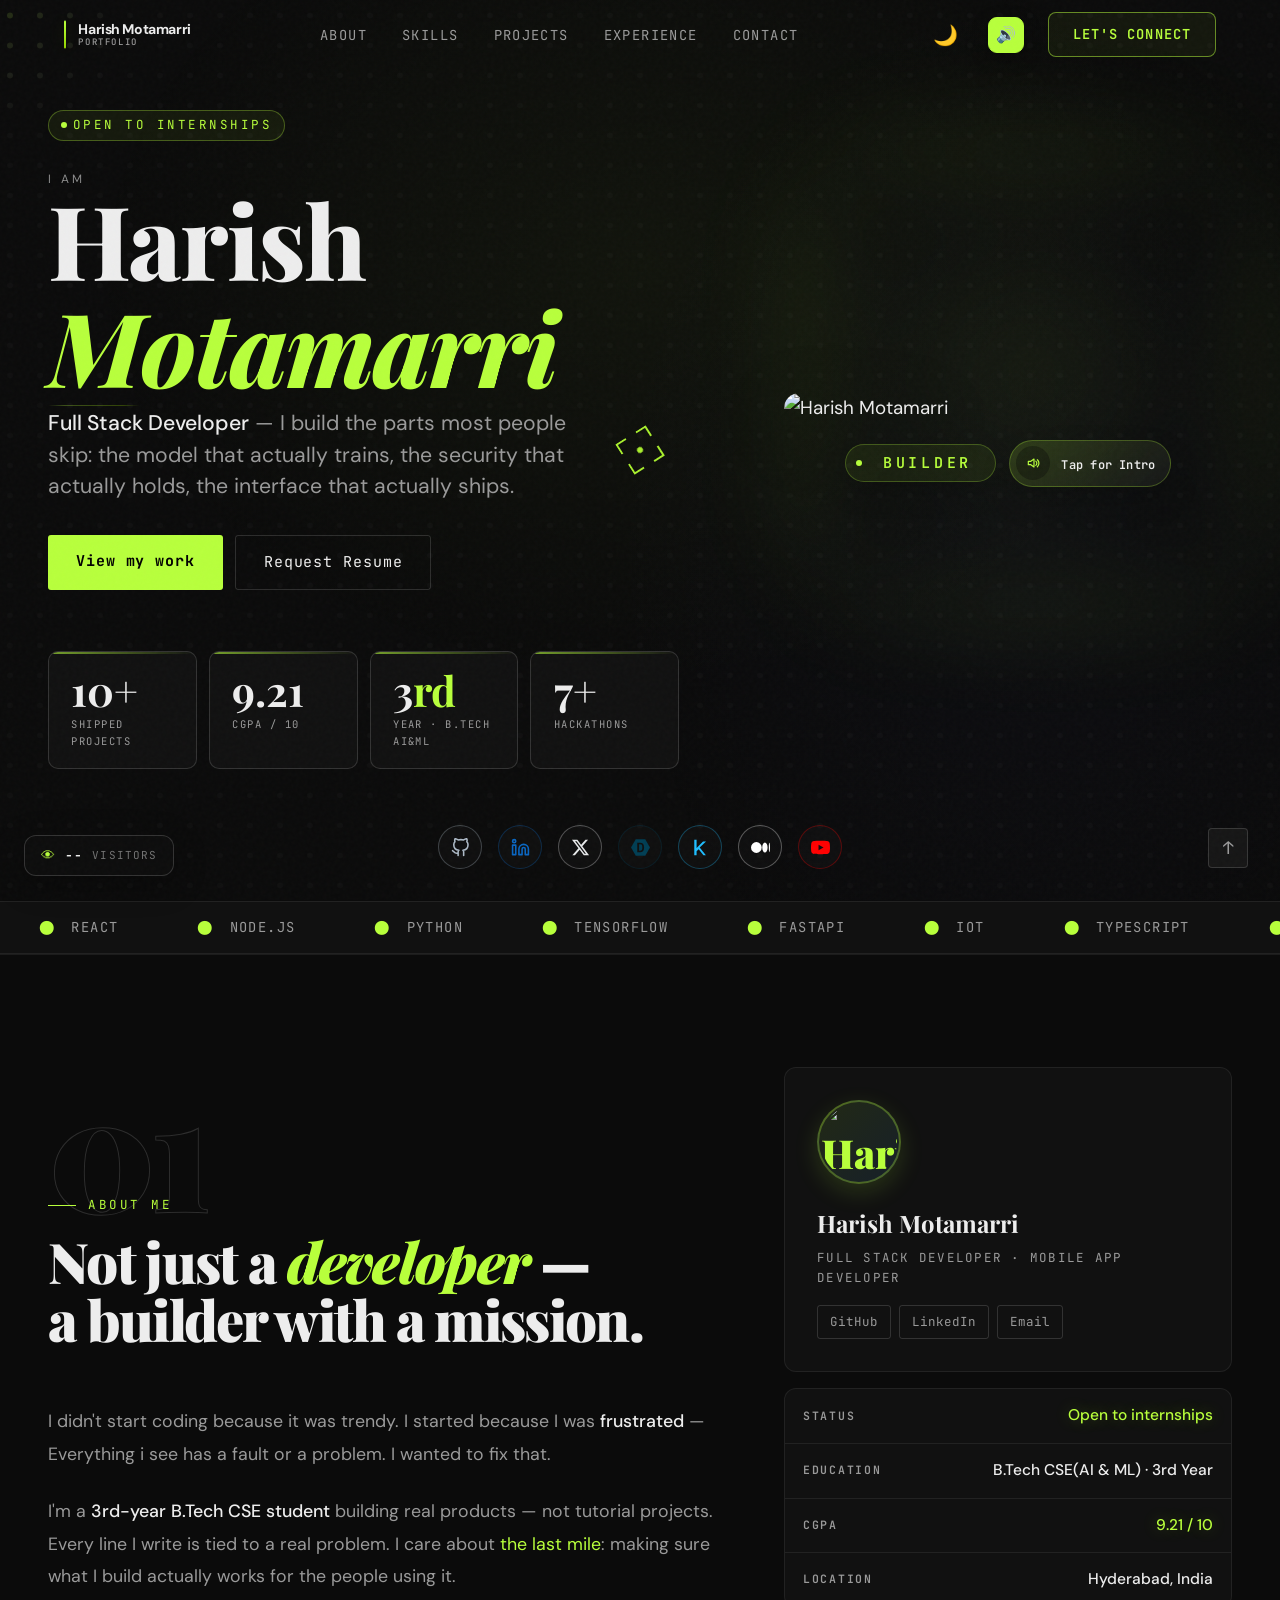
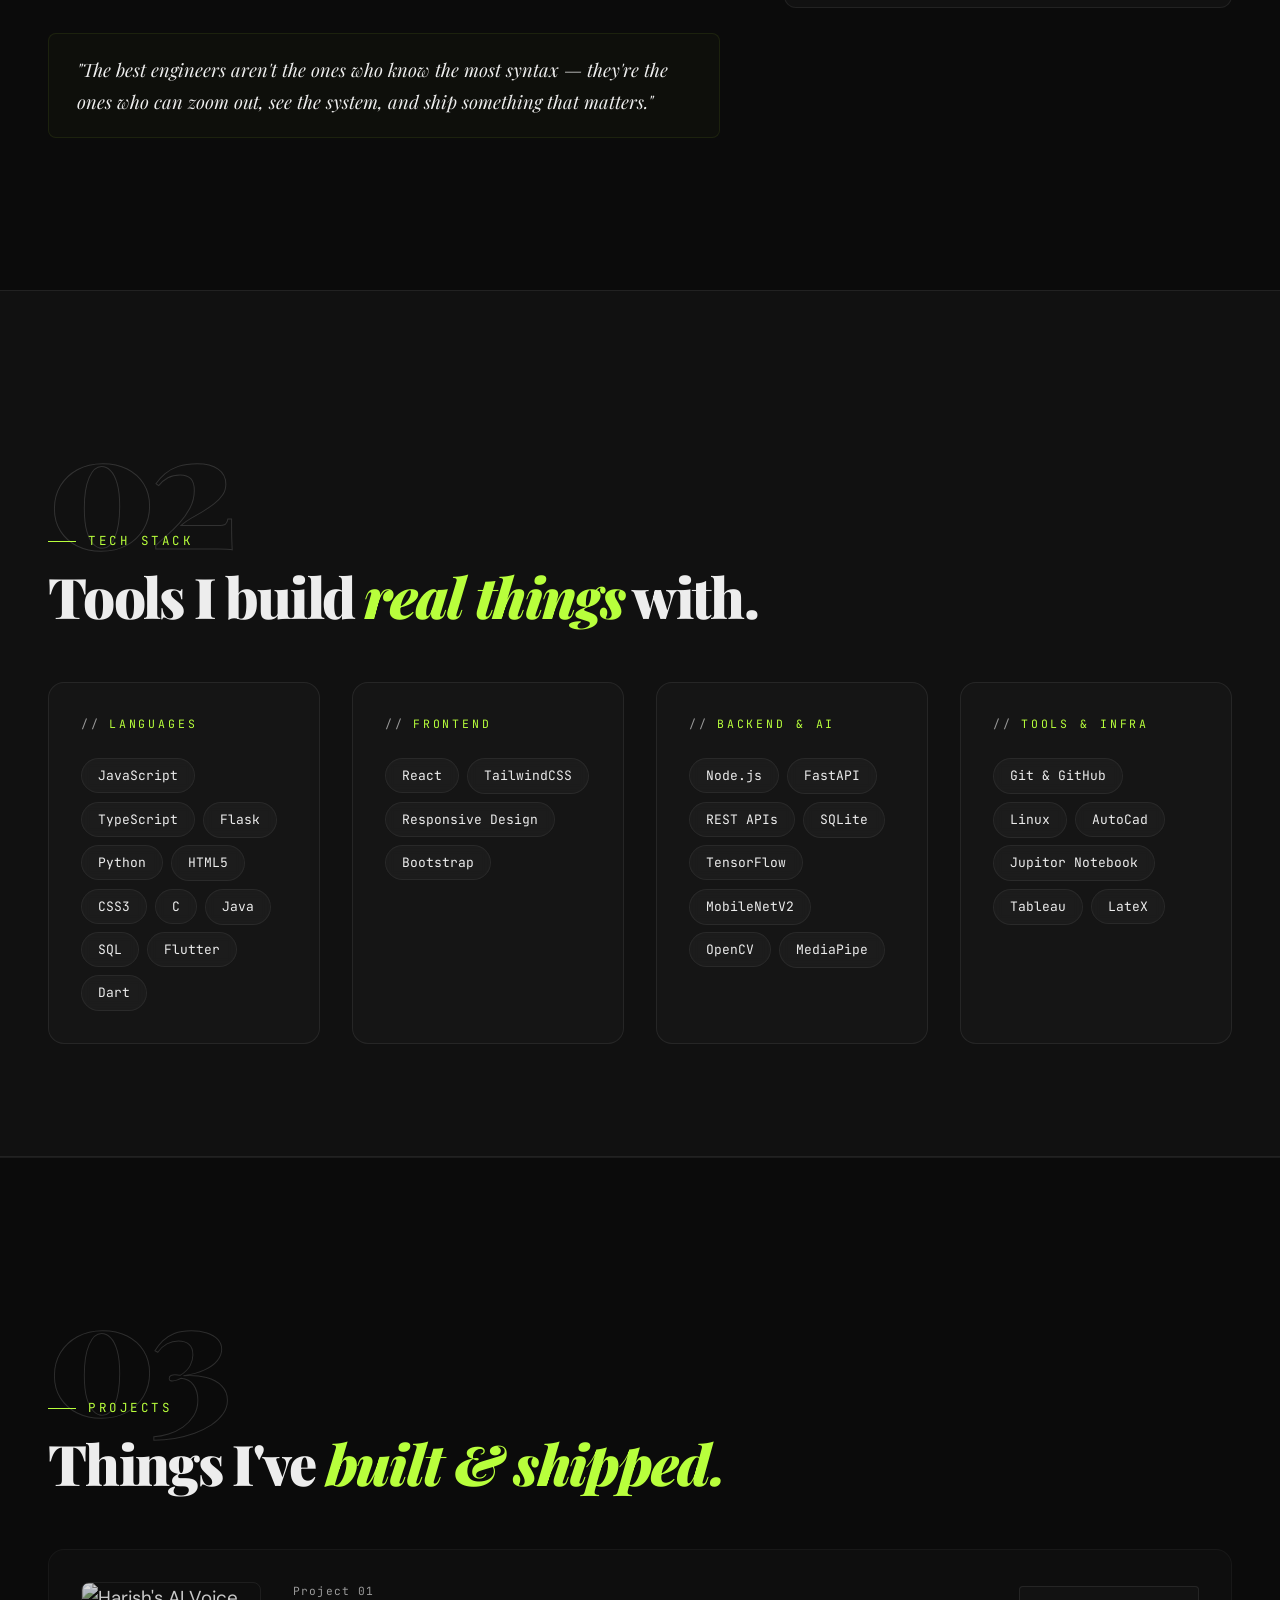
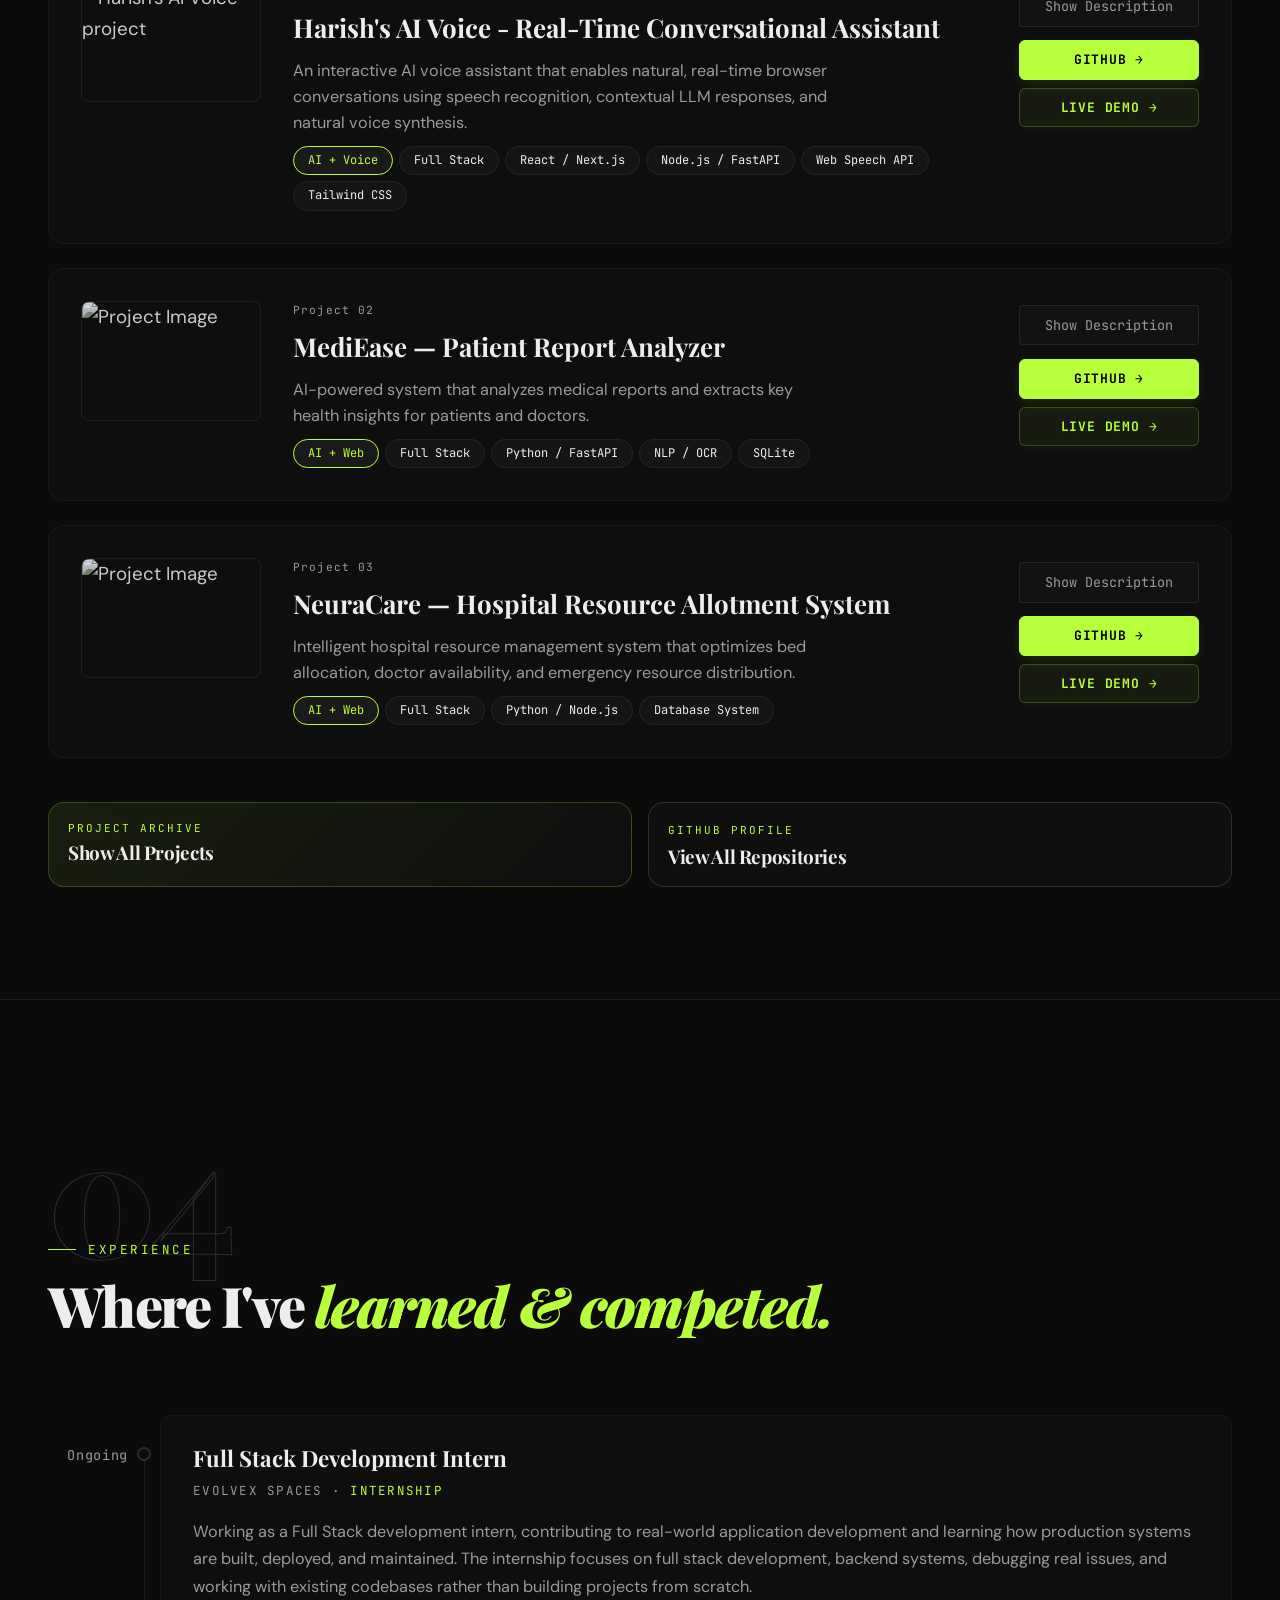
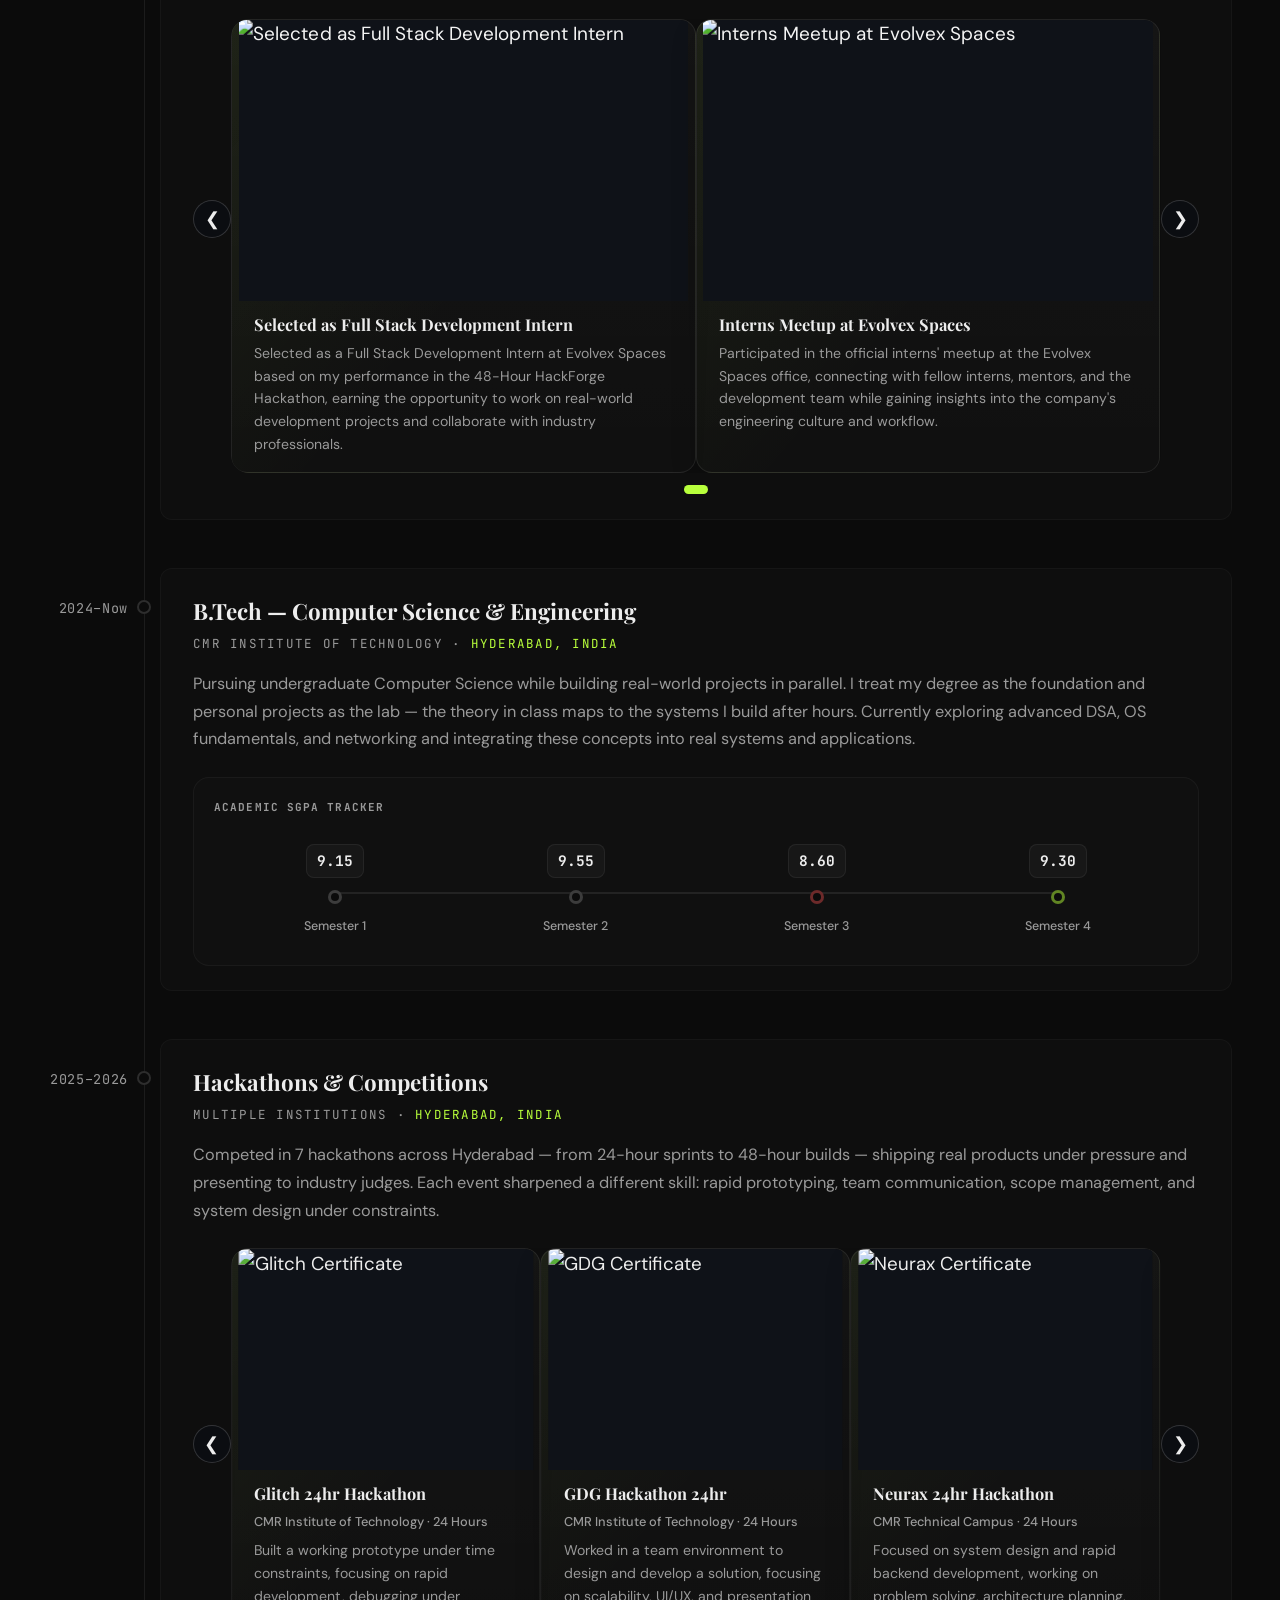
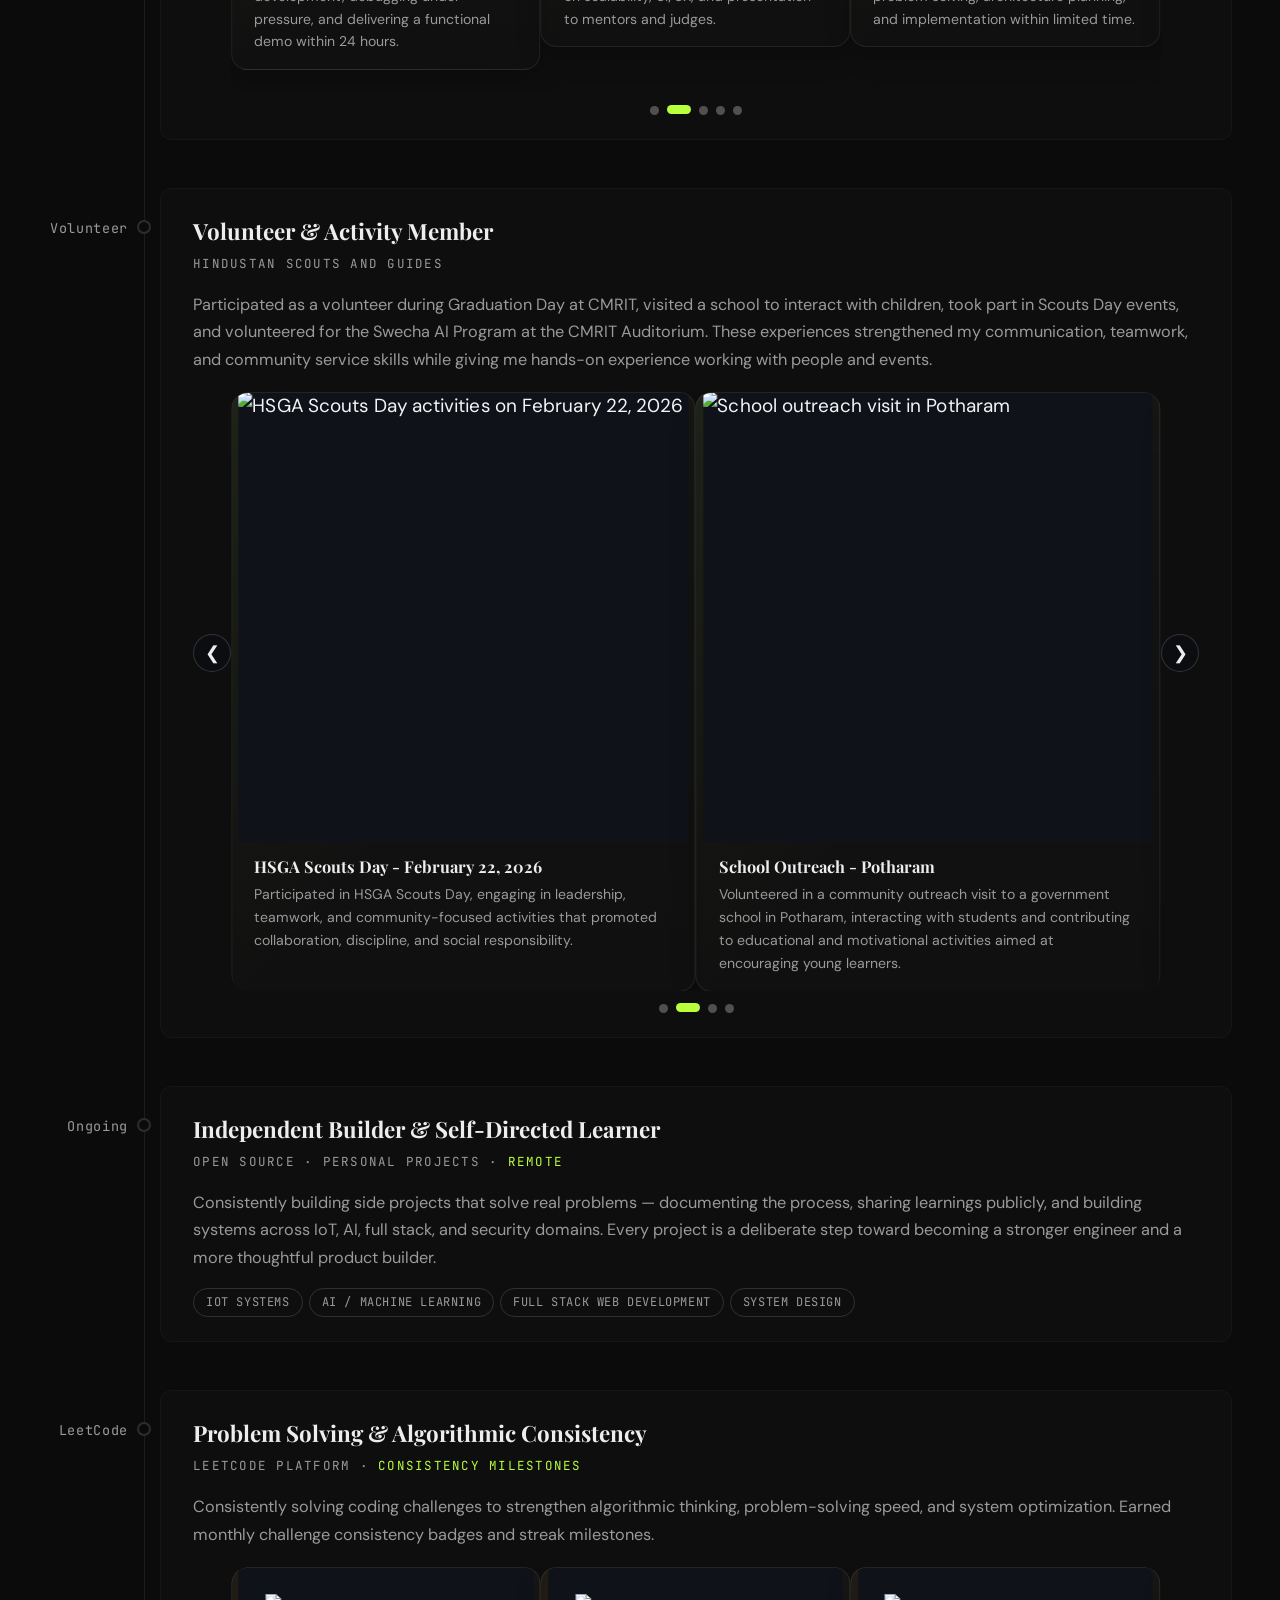
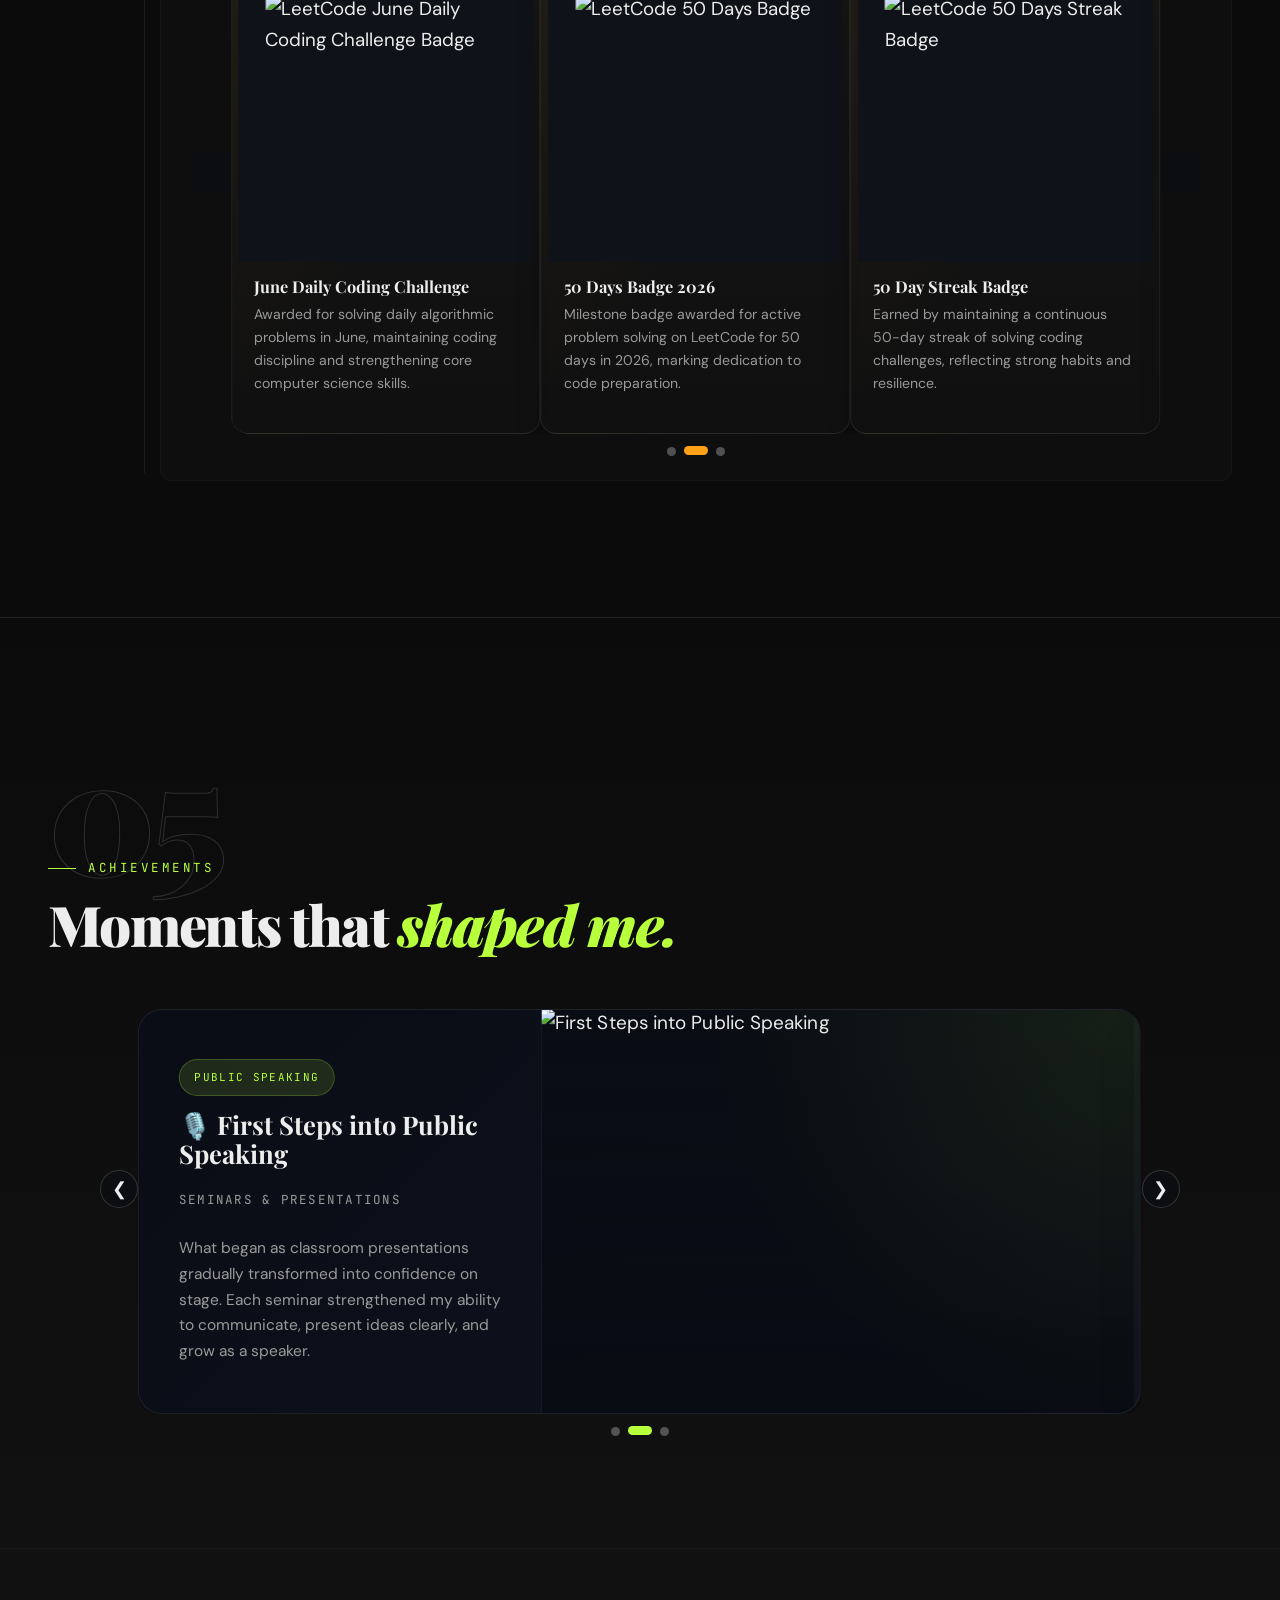
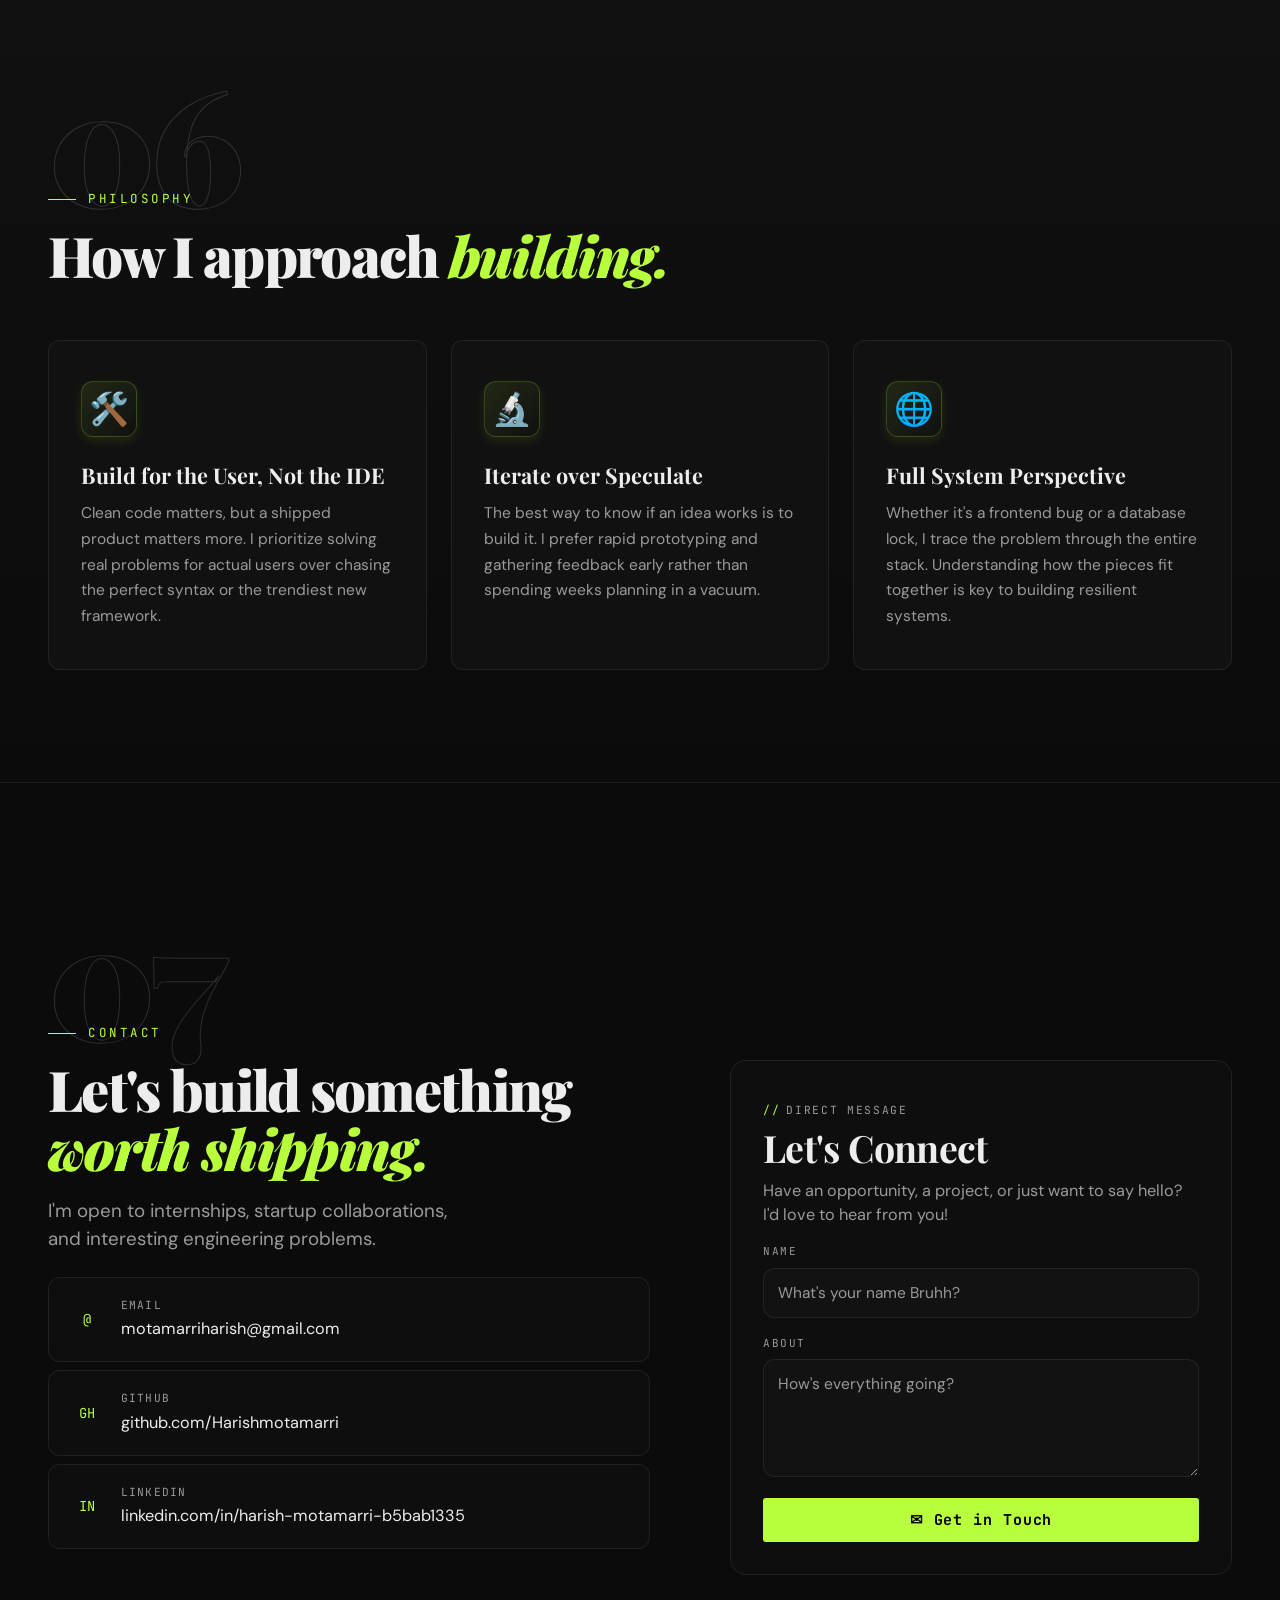
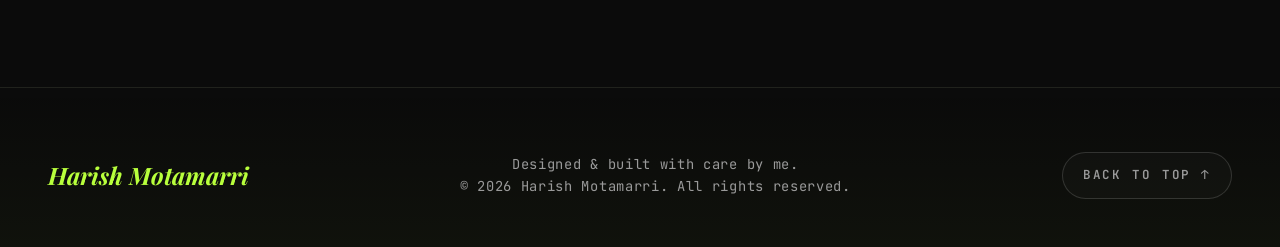
==== index.html @ af3b097b "target cursor" ====
<!DOCTYPE html>

<html lang="en">

<head>
  <!-- Google tag (gtag.js) -->
  <script async src="https://www.googletagmanager.com/gtag/js?id=G-LP3SSRFDNZ"></script>
  <script>
    window.dataLayer = window.dataLayer || [];
    function gtag(){dataLayer.push(arguments);}
    gtag('js', new Date());

    gtag('config', 'G-LP3SSRFDNZ');
  </script>
  <!-- Microsoft Clarity -->
  <script type="text/javascript">
      (function(c,l,a,r,i,t,y){
          c[a]=c[a]||function(){(c[a].q=c[a].q||[]).push(arguments)};
          t=l.createElement(r);t.async=1;t.src="https://www.clarity.ms/tag/"+i;
          y=l.getElementsByTagName(r)[0];y.parentNode.insertBefore(t,y);
      })(window, document, "clarity", "script", "xjdd3g3t7f");
  </script>
  <meta charset="utf-8" />
  <meta content="width=device-width, initial-scale=1.0" name="viewport" />
  <title>Harish Motamarri — Full Stack Developer </title>
  <meta
    content="Harish Motamarri — Full Stack Developer &amp; B.Tech student building real-world products at the intersection of AI, IoT, and web. Open to internships."
    name="description" />
  <meta
    content="Harish Motamarri, Full Stack Developer, React, Node.js, Python, IoT, AI, Machine Learning, B.Tech, India, Portfolio, Internship"
    name="keywords" />
  <meta content="Harish Motamarri" name="author" />
  <meta content="index, follow" name="robots" />
  <!-- Open Graph -->
  <meta content="website" property="og:type" />
  <meta content="Harish Motamarri — Full Stack Developer &amp; Builder" property="og:title" />
  <meta content="Building real-world products at the intersection of AI, IoT, and modern web."
    property="og:description" />
  <meta content="https://harishmotamarri.app" property="og:url" />
  <!-- Twitter Card -->
  <meta content="summary_large_image" name="twitter:card" />
  <meta content="Harish Motamarri — Full Stack Developer" name="twitter:title" />
  <meta content="Building real-world products at the intersection of AI, IoT, and modern web."
    name="twitter:description" />
  <!-- Fonts -->
  <link href="https://fonts.googleapis.com" rel="preconnect" />
  <link crossorigin="" href="https://fonts.gstatic.com" rel="preconnect" />
  <link
    href="https://fonts.googleapis.com/css2?family=Playfair+Display:wght@400;700;900&amp;family=JetBrains+Mono:wght@300;400;500;700&amp;family=DM+Sans:ital,opsz,wght@0,9..40,300;0,9..40,400;0,9..40,500;1,9..40,400&amp;display=swap"
    rel="stylesheet" />
  <link rel="icon" type="image/x-icon" href="assets/images/favicon.ico" />
  <link href="css/style.css" rel="stylesheet" />
  <link rel="canonical" href="https://harishmotamarri.app/" />
  <script type="application/ld+json">
  {
    "@context": "https://schema.org",
    "@graph": [
      {
        "@type": "Person",
        "@id": "https://harishmotamarri.app/#person",
        "name": "Harish Motamarri",
        "url": "https://harishmotamarri.app",
        "image": "https://harishmotamarri.app/assets/images/profile.png",
        "nationality": {
          "@type": "Country",
          "name": "India"
        },
        "hasOccupation": {
          "@type": "Occupation",
          "name": "Full Stack Developer",
          "description": "Building AI, IoT, and modern web systems."
        },
        "sameAs": [
          "https://github.com/harishmotamarri",
          "https://www.linkedin.com/in/harish-motamarri-b5bab1335/",
          "https://x.com/Harishmotamari",
          "https://devpost.com/motamarriharish",
          "https://www.kaggle.com/harishmotamarri",
          "https://medium.com/@motamarriharish",
          "https://www.youtube.com/@HarishMotamarri"
        ],
        "jobTitle": "Full Stack Developer",
        "description": "Full Stack Developer & AI enthusiast building real-world products at the intersection of AI, IoT, and modern web.",
        "email": "mailto:motamarriharish@gmail.com",
        "alumniOf": {
          "@type": "EducationalOrganization",
          "name": "CMR Institute Of Technology"
        },
        "knowsAbout": [
          "Full Stack Web Development",
          "Artificial Intelligence",
          "Machine Learning",
          "Internet of Things (IoT)",
          "React",
          "Node.js",
          "Python",
          "TensorFlow",
          "FastAPI",
          "TypeScript",
          "System Design"
        ],
        "mainEntityOfPage": "https://harishmotamarri.app/"
      },
      {
        "@type": "WebSite",
        "@id": "https://harishmotamarri.app/#website",
        "url": "https://harishmotamarri.app",
        "name": "Harish Motamarri — Portfolio",
        "publisher": {
          "@id": "https://harishmotamarri.app/#person"
        },
        "description": "Harish Motamarri's personal portfolio website highlighting projects, skills, and experience in Full Stack Development and AI."
      },
      {
        "@type": "SoftwareApplication",
        "name": "Harish's AI Voice - Real-Time Conversational Assistant",
        "url": "https://github.com/harishmotamarri/Harish-s-Voice-AI",
        "applicationCategory": "BusinessApplication",
        "operatingSystem": "All",
        "creator": {
          "@id": "https://harishmotamarri.app/#person"
        }
      },
      {
        "@type": "SoftwareApplication",
        "name": "MediEase — Patient Report Analyzer",
        "url": "https://github.com/harishmotamarri/HealthCareAI",
        "applicationCategory": "HealthApplication",
        "operatingSystem": "All",
        "creator": {
          "@id": "https://harishmotamarri.app/#person"
        }
      },
      {
        "@type": "SoftwareApplication",
        "name": "NeuraCare — Hospital Resource Allotment System",
        "url": "https://github.com/harishmotamarri/NeuralCare",
        "applicationCategory": "HealthApplication",
        "operatingSystem": "All",
        "creator": {
          "@id": "https://harishmotamarri.app/#person"
        }
      },
      {
        "@type": "SoftwareApplication",
        "name": "Spark Network — AI-Powered Smart Networking Platform",
        "url": "https://github.com/harishmotamarri/match-network",
        "applicationCategory": "SocialNetworkingApplication",
        "operatingSystem": "All",
        "creator": {
          "@id": "https://harishmotamarri.app/#person"
        }
      },
      {
        "@type": "SoftwareApplication",
        "name": "Sentinel Shield — File & Malware Detection System",
        "url": "https://github.com/harishmotamarri/SentinelSheild",
        "applicationCategory": "SecurityApplication",
        "operatingSystem": "All",
        "creator": {
          "@id": "https://harishmotamarri.app/#person"
        }
      },
      {
        "@type": "SoftwareApplication",
        "name": "Subscribely — Full Stack SaaS Subscription Platform",
        "url": "https://github.com/harishmotamarri/Subscribely",
        "applicationCategory": "BusinessApplication",
        "operatingSystem": "All",
        "creator": {
          "@id": "https://harishmotamarri.app/#person"
        }
      },
      {
        "@type": "SoftwareApplication",
        "name": "ExamPrep — Smart Exam Preparation & Paper Prediction System",
        "url": "https://github.com/harishmotamarri/ExamPrep",
        "applicationCategory": "EducationalApplication",
        "operatingSystem": "All",
        "creator": {
          "@id": "https://harishmotamarri.app/#person"
        }
      },
      {
        "@type": "SoftwareApplication",
        "name": "AgriVani — AI Crop Disease Detection & Farmer Assistance Platform",
        "url": "https://github.com/harishmotamarri/AgriVani-AI-Care",
        "applicationCategory": "EducationalApplication",
        "operatingSystem": "All",
        "creator": {
          "@id": "https://harishmotamarri.app/#person"
        }
      },
      {
        "@type": "SoftwareApplication",
        "name": "Netflix Clone — Video Streaming Web Application",
        "url": "https://github.com/harishmotamarri/Netflix-Clone-html-css",
        "applicationCategory": "EntertainmentApplication",
        "operatingSystem": "All",
        "creator": {
          "@id": "https://harishmotamarri.app/#person"
        }
      },
      {
        "@type": "SoftwareApplication",
        "name": "🌱 EcoRide — Student Ride Sharing Platform",
        "url": "https://github.com/harishmotamarri/EcoRide",
        "applicationCategory": "TravelApplication",
        "operatingSystem": "All",
        "creator": {
          "@id": "https://harishmotamarri.app/#person"
        }
      },
      {
        "@type": "SoftwareApplication",
        "name": "Guess The Number — Interactive Number Guessing Game",
        "url": "https://github.com/harishmotamarri/guess-the-number-",
        "applicationCategory": "GameApplication",
        "operatingSystem": "All",
        "creator": {
          "@id": "https://harishmotamarri.app/#person"
        }
      }
    ]
  }
  </script>
</head>

<body class="is-loading">
  <div aria-live="polite" class="site-loader" id="site-loader" role="status">
    <div class="site-loader-panel">
      <div class="site-loader-kicker">Glad to see you in my SPACE</div>
      <div class="site-loader-stage" aria-atomic="true">
        <span class="site-loader-greeting is-active" id="loader-greeting-primary">Namaste</span>
        <span class="site-loader-greeting" id="loader-greeting-secondary" aria-hidden="true"></span>
      </div>
      <p class="site-loader-copy">Welcome to my World</p>
    </div>
  </div>
  <!-- Noise overlay for texture -->
  <div aria-hidden="true" class="noise-overlay"></div>
  <!-- Target Cursor -->
  <div aria-hidden="true" id="target-cursor" class="target-cursor-wrapper">
    <div id="target-cursor-dot" class="target-cursor-dot"></div>
    <div class="target-cursor-corner corner-tl"></div>
    <div class="target-cursor-corner corner-tr"></div>
    <div class="target-cursor-corner corner-br"></div>
    <div class="target-cursor-corner corner-bl"></div>
  </div>
  <!-- Back to top -->
  <a aria-label="Back to top" href="#" id="back-top">↑</a>
  <!-- ==================== NAV ==================== -->
  <nav aria-label="Main navigation" id="navbar" role="navigation">
    <a aria-label="Reload portfolio homepage" class="nav-logo" href="index.html">

      <span class="nav-logo-text">
        <span class="nav-logo-title">Harish Motamarri</span>
        <span class="nav-logo-sub">Portfolio</span>
      </span>
    </a>
    <ul class="nav-links">
      <li><a href="#about">About</a></li>
      <li><a href="#skills">Skills</a></li>
      <li><a href="#projects">Projects</a></li>
      <li><a href="#experience">Experience</a></li>
      <li><a href="#contact">Contact</a></li>
    </ul>
    <div class="nav-actions">
      <button aria-label="Toggle theme" id="theme-toggle" title="Toggle light/dark mode">🌙</button>
      <button aria-pressed="false" aria-label="Toggle scroll sound" id="sound-toggle" title="Toggle scroll sound">🔊</button>
      <a class="nav-resume"
        href="https://mail.google.com/mail/?view=cm&amp;fs=1&amp;to=motamarriharish@gmail.com&amp;su=Let%27s%20Connect&amp;body=Hi%20Harish%2C%0A%0AI%20came%20across%20your%20portfolio%20and%20would%20like%20to%20connect%20regarding%20a%20potential%20opportunity.%0A%0AI%20would%20be%20glad%20to%20continue%20the%20conversation.%0A%0ABest%20regards%2C%0A%5BYour%20Name%5D"
        target="_blank" rel="noopener">Let's Connect</a>
      <button aria-controls="mobile-menu" aria-expanded="false" aria-label="Open menu" class="nav-hamburger"
        id="hamburger" type="button">
        <span></span><span></span><span></span>
      </button>
    </div>
  </nav>
  <!-- Mobile menu -->
  <div aria-label="Mobile navigation" aria-modal="true" id="mobile-menu" role="dialog">
    <a class="mobile-nav-link" href="#about">About</a>
    <a class="mobile-nav-link" href="#skills">Skills</a>
    <a class="mobile-nav-link" href="#projects">Projects</a>
    <a class="mobile-nav-link" href="#experience">Experience</a>
    <a class="mobile-nav-link" href="#achievements">Achievements</a>
    <a class="mobile-nav-link" href="#contact">Contact</a>
  </div>
  <!-- ==================== HERO ==================== -->
  <section aria-label="Introduction" id="hero">
    <div aria-hidden="true" id="dot-grid" class="dot-grid"></div>
    <div aria-hidden="true" class="accent-glow"></div>
    <div class="hero-container">
      <div class="hero-text-content">
        <div class="hero-eyebrow">
          <div class="status-pulse">Open to internships</div>
        </div>
        <div class="hero-intro"><underline>I AM</underline></div>
        <h1 aria-label="Harish Motamarri" class="hero-name" style="margin-bottom: 0.5rem;">
          <span class="line1">Harish</span>
          <span class="line2">Motamarri</span>
        </h1>
        <p class="hero-tagline">
          <strong>Full Stack Developer</strong> — I build the parts most people skip: the model that actually trains, 
the security that actually holds, the interface that actually ships.
        </p>

        <div class="hero-actions" style="margin-bottom: 2rem;">
          <a class="btn-primary" href="#projects">View my work</a>
          <a class="btn-outline"
            href="https://mail.google.com/mail/?view=cm&amp;fs=1&amp;to=motamarriharish@gmail.com&amp;su=Request%20for%20Resume&amp;body=Hi%20Harish%2C%0A%0AI%20would%20like%20to%20request%20a%20copy%20of%20your%20latest%20resume.%0A%0AThanks!"
            target="_blank" rel="noopener">Request Resume</a>
        </div>
        <div aria-label="Key statistics" class="hero-stats" role="list" style="margin-bottom: 0;">
          <div class="hero-stat" role="listitem">
            <div class="stat-num">10+</div>
            <div class="stat-label">Shipped Projects</div>
          </div>
          <div class="hero-stat" role="listitem">
            <div class="stat-num">9.21</div>
            <div class="stat-label">CGPA / 10</div>
          </div>
          <div class="hero-stat" role="listitem">
            <div class="stat-num">3<em>rd</em></div>
            <div class="stat-label">Year · B.Tech AI&amp;ML</div>
          </div>
          <div class="hero-stat" role="listitem">
            <div class="stat-num">7+</div>
            <div class="stat-label">Hackathons</div>
          </div>
        </div>
      </div>
      <div class="hero-image-wrap" style="flex-direction: column; align-items: center;">
        <img alt="Harish Motamarri" loading="lazy" src="assets/images/profile_nobg.png" style="margin-bottom: 1rem;" />
        <div class="hero-role-actions">
          <div class="hero-role-badge">
            <span aria-hidden="true" class="hero-role-dot"></span>
            <div aria-hidden="true" class="hero-roles" style="margin: 0; align-self: center; width: max-content;">
              <div class="hero-roles-inner">
                <span class="hero-role">Builder</span>
                <span class="hero-role">Engineer</span>
                <span class="hero-role">Innovator</span>
                <span class="hero-role">Builder</span>
              </div>
            </div>
          </div>
          <button aria-label="Play welcome message" aria-pressed="false" class="hero-voice-btn" id="hero-voice-btn"
            title="Play welcome message" type="button">
            <span aria-hidden="true" class="hero-voice-icon">
              <svg aria-hidden="true" fill="none" viewBox="0 0 24 24">
                <path d="M5 14.5H8.8L13.5 18V6L8.8 9.5H5V14.5Z" stroke="currentColor" stroke-linejoin="round"
                  stroke-width="1.8"></path>
                <path d="M16.2 9.2C17.15 9.95 17.75 11.1 17.75 12.4C17.75 13.7 17.15 14.85 16.2 15.6"
                  stroke="currentColor" stroke-linecap="round" stroke-width="1.8"></path>
                <path d="M18.55 7.15C20 8.5 20.9 10.35 20.9 12.4C20.9 14.45 20 16.3 18.55 17.65" stroke="currentColor"
                  stroke-linecap="round" stroke-width="1.8"></path>
              </svg>
            </span>
            <span class="hero-voice-copy">
              <span class="hero-voice-sub">Tap for Intro</span>
            </span>
          </button>
        </div>
      </div>
    </div>
    <div class="hero-center-socials">
      <a class="brand-social-link github" href="https://github.com/harishmotamarri" target="_blank" rel="noopener" aria-label="GitHub">
        <svg viewBox="0 0 24 24" stroke="currentColor" stroke-width="2" fill="none" stroke-linecap="round" stroke-linejoin="round">
          <path d="M9 19c-5 1.5-5-2.5-7-3m14 6v-3.87a3.37 3.37 0 0 0-.94-2.61c3.14-.35 6.44-1.54 6.44-7A5.44 5.44 0 0 0 20 4.77 5.07 5.07 0 0 0 19.91 1S18.73.65 16 2.48a13.38 13.38 0 0 0-7 0C6.27.65 5.09 1 5.09 1A5.07 5.07 0 0 0 5 4.77a5.44 5.44 0 0 0-1.5 3.78c0 5.42 3.3 6.61 6.44 7A3.37 3.37 0 0 0 9 18.13V22"></path>
        </svg>
      </a>
      <a class="brand-social-link linkedin" href="https://www.linkedin.com/in/harish-motamarri-b5bab1335/" target="_blank" rel="noopener" aria-label="LinkedIn">
        <svg viewBox="0 0 24 24" stroke="currentColor" stroke-width="2" fill="none" stroke-linecap="round" stroke-linejoin="round">
          <path d="M16 8a6 6 0 0 1 6 6v7h-4v-7a2 2 0 0 0-2-2 2 2 0 0 0-2 2v7h-4v-7a6 6 0 0 1 6-6z"></path>
          <rect x="2" y="9" width="4" height="12"></rect>
          <circle cx="4" cy="4" r="2"></circle>
        </svg>
      </a>
      <a class="brand-social-link twitter" href="https://x.com/Harishmotamari" target="_blank" rel="noopener" aria-label="X (Twitter)">
        <svg viewBox="0 0 24 24" fill="currentColor">
          <path d="M18.244 2.25h3.308l-7.227 8.26 8.502 11.24H16.17l-5.214-6.817L4.99 21.75H1.68l7.73-8.835L1.254 2.25H8.08l4.713 6.231zm-1.161 17.52h1.833L7.084 4.126H5.117z"></path>
        </svg>
      </a>
      <a class="brand-social-link devpost" href="https://devpost.com/motamarriharish" target="_blank" rel="noopener" aria-label="Devpost">
        <svg viewBox="0 0 24 24" fill="currentColor">
          <path d="M6.002 1.61L0 12.004L6.002 22.4h11.996L24 12.004L17.998 1.61H6.002zm1.884 4.316h3.454c3.342 0 5.176 1.776 5.176 5.922 0 4.184-1.892 6.074-5.234 6.074H7.886V5.926zm2.34 2.11v8.086h1.22c2.036 0 2.87-.714 2.87-4.056 0-3.326-.79-4.03-2.812-4.03h-1.278z"/>
        </svg>
      </a>
      <a class="brand-social-link kaggle" href="https://www.kaggle.com/harishmotamarri" target="_blank" rel="noopener" aria-label="Kaggle">
        <svg viewBox="0 0 24 24" fill="currentColor">
          <path d="M18.825 21.85h-3.096L9.673 14.28l-2.616 2.505v5.065H4.125V2.15h2.932v10.375l8.13-8.214h3.766L10.98 12.046z"/>
        </svg>
      </a>
      <a class="brand-social-link medium" href="https://medium.com/@motamarriharish" target="_blank" rel="noopener" aria-label="Medium">
        <svg viewBox="0 0 24 24" fill="currentColor">
          <path d="M13.54 12a6.8 6.8 0 01-6.77 6.82A6.8 6.8 0 010 12a6.8 6.8 0 016.77-6.82A6.8 6.8 0 0113.54 12zm7.42 0c0 3.54-1.51 6.42-3.38 6.42s-3.38-2.88-3.38-6.42 1.51-6.42 3.38-6.42 3.38 2.88 3.38 6.42zm3.04 0c0 3.24-.34 5.87-.75 5.87s-.75-2.63-.75-5.87.34-5.87.75-5.87.75 2.63.75 5.87z"/>
        </svg>
      </a>
      <a class="brand-social-link youtube" href="https://www.youtube.com/@HarishMotamarri" target="_blank" rel="noopener" aria-label="YouTube">
        <svg viewBox="0 0 24 24" fill="currentColor">
          <path d="M23.498 6.163a3.003 3.003 0 0 0-2.11-2.11C19.518 3.545 12 3.545 12 3.545s-7.518 0-9.388.507a3.003 3.003 0 0 0-2.11 2.11C0 8.033 0 12 0 12s0 3.967.502 5.837a3.003 3.003 0 0 0 2.11 2.11c1.87.507 9.388.507 9.388.507s7.518 0 9.388-.507a3.003 3.003 0 0 0 2.11-2.11C24 15.967 24 12 24 12s0-3.967-.502-5.837zM9.545 15.568V8.432L15.818 12l-6.273 3.568z"/>
        </svg>
      </a>
    </div>
  </section>
  <!-- ==================== MARQUEE ==================== -->
  <div aria-hidden="true" class="marquee-section">
    <div class="marquee-track">
      <!-- duplicated for seamless loop -->
      <span class="marquee-item"><span class="dot">●</span>React</span>
      <span class="marquee-item"><span class="dot">●</span>Node.js</span>
      <span class="marquee-item"><span class="dot">●</span>Python</span>
      <span class="marquee-item"><span class="dot">●</span>TensorFlow</span>
      <span class="marquee-item"><span class="dot">●</span>FastAPI</span>
      <span class="marquee-item"><span class="dot">●</span>IoT</span>
      <span class="marquee-item"><span class="dot">●</span>TypeScript</span>
      <span class="marquee-item"><span class="dot">●</span>TailwindCSS</span>
      <span class="marquee-item"><span class="dot">●</span>SQLite</span>
      <span class="marquee-item"><span class="dot">●</span>Linux</span>
      <span class="marquee-item"><span class="dot">●</span>Git</span>
      <span class="marquee-item"><span class="dot">●</span>AI / ML</span>
      <span class="marquee-item"><span class="dot">●</span>System Design</span>
      <span class="marquee-item"><span class="dot">●</span>React</span>
      <span class="marquee-item"><span class="dot">●</span>Node.js</span>
      <span class="marquee-item"><span class="dot">●</span>Python</span>
      <span class="marquee-item"><span class="dot">●</span>TensorFlow</span>
      <span class="marquee-item"><span class="dot">●</span>FastAPI</span>
      <span class="marquee-item"><span class="dot">●</span>IoT</span>
      <span class="marquee-item"><span class="dot">●</span>TypeScript</span>
      <span class="marquee-item"><span class="dot">●</span>TailwindCSS</span>
      <span class="marquee-item"><span class="dot">●</span>SQLite</span>
      <span class="marquee-item"><span class="dot">●</span>Linux</span>
      <span class="marquee-item"><span class="dot">●</span>Git</span>
      <span class="marquee-item"><span class="dot">●</span>AI / ML</span>
      <span class="marquee-item"><span class="dot">●</span>System Design</span>
    </div>
  </div>
  <!-- ==================== ABOUT ==================== -->
  <section id="about">
    <div class="section">
      <div class="about-grid">
        <!-- left: heading + story -->
        <div class="reveal">
          <div aria-hidden="true" class="sec-num-big">01</div>
          <div class="sec-label">About me</div>
          <h2 class="sec-title">Not just a <em>developer</em> —<br />a builder with a mission.</h2>
          <div class="about-story">
            <p>I didn't start coding because it was trendy. I started because I was <strong>frustrated</strong> —
              Everything i see has a fault or a problem. I wanted to fix that.</p>
            <p>I'm a <strong>3rd-year B.Tech CSE student</strong> building real products — not tutorial
              projects. Every line I write is tied to a real problem. I care about <em>the last mile</em>: making sure
              what I build actually works for the people using it.</p>
            <div class="quote-block">"The best engineers aren't the ones who know the most syntax — they're the ones who
              can zoom out, see the system, and ship something that matters."</div>
          </div>
        </div>
        <!-- right: both cards -->
        <div class="about-sidebar reveal reveal-delay-2" style="display:flex; flex-direction:column; gap:1rem;">
          <div class="profile-card" style="margin-bottom:0;">
            <img src="assets/images/profile_nobg.png" class="profile-avatar" alt="Harish Motamarri"
              style="object-fit: cover; object-position: top; padding: 2px;" />
            <div class="profile-name">Harish Motamarri</div>
            <div class="profile-role">Full Stack Developer · Mobile App Developer</div>
            <div class="social-row">
              <a class="social-btn" href="https://github.com/Harishmotamarri" rel="noopener" target="_blank">GitHub</a>
              <a class="social-btn" href="https://www.linkedin.com/in/harish-motamarri-b5bab1335/" rel="noopener"
                target="_blank">LinkedIn</a>
              <a class="social-btn" href="#contact">Email</a>
            </div>
          </div>
          <div class="info-block" style="margin-bottom:0;">
            <div class="info-row">
              <span class="info-key">Status</span>
              <span class="info-val green">Open to internships</span>
            </div>
            <div class="info-row">
              <span class="info-key">Education</span>
              <span class="info-val">B.Tech CSE(AI & ML) · 3rd Year</span>
            </div>
            <div class="info-row">
              <span class="info-key">CGPA</span>
              <span class="info-val green">9.21 / 10</span>
            </div>
            <div class="info-row">
              <span class="info-key">Location</span>
              <span class="info-val">Hyderabad, India</span>
            </div>
          </div>
        </div>
      </div>
    </div>
  </section>
  <!-- ==================== SKILLS ==================== -->
  <section id="skills">
    <div class="section-full">
      <div class="skills-container">
        <div class="reveal">
          <div aria-hidden="true" class="sec-num-big">02</div>
          <div class="sec-label">Tech stack</div>
          <h2 class="sec-title">Tools I build <em>real things</em> with.</h2>
        </div>
        <div class="skills-grid reveal reveal-delay-1">
          <div class="skill-cat">
            <div class="skill-cat-label">Languages</div>
            <div class="skill-pills">
              <span class="pill">JavaScript</span>
              <span class="pill">TypeScript</span>
              <span class="pill">Flask</span>
              <span class="pill">Python</span>
              <span class="pill">HTML5</span>
              <span class="pill">CSS3</span>
              <span class="pill">C</span>
              <span class="pill">Java</span>
              <span class="pill">SQL</span>
              <span class="pill">Flutter</span>
              <span class="pill">Dart</span>
            </div>
          </div>
          <div class="skill-cat">
            <div class="skill-cat-label">Frontend</div>
            <div class="skill-pills">
              <span class="pill">React</span>
              <span class="pill">TailwindCSS</span>
              <span class="pill">Responsive Design</span>
              <span class="pill"> Bootstrap</span>
            </div>
          </div>
          <div class="skill-cat">
            <div class="skill-cat-label">Backend &amp; AI</div>
            <div class="skill-pills">
              <span class="pill">Node.js</span>
              <span class="pill">FastAPI</span>
              <span class="pill">REST APIs</span>
              <span class="pill">SQLite</span>
              <span class="pill">TensorFlow</span>
              <span class="pill">MobileNetV2</span>
              <span class="pill">OpenCV</span>
              <span class="pill">MediaPipe</span>
            </div>
          </div>
          <div class="skill-cat">
            <div class="skill-cat-label">Tools &amp; Infra</div>
            <div class="skill-pills">
              <span class="pill">Git &amp; GitHub</span>
              <span class="pill">Linux</span>
              <span class="pill">AutoCad</span>
              <span class="pill">Jupitor Notebook</span>
              <span class="pill">Tableau</span>
              <span class="pill">LateX</span>
            </div>
          </div>
        </div>
      </div>
    </div>
  </section>
  <!-- ==================== PROJECTS ==================== -->
  <section id="projects">
    <div class="section">
      <div class="reveal">
        <div aria-hidden="true" class="sec-num-big">03</div>
        <div class="sec-label">Projects</div>
        <h2 class="sec-title">Things I've <em>built &amp; shipped.</em></h2>
      </div>
      <div class="projects-grid reveal reveal-delay-1">
        <!-- PROJECT 1: Harish's AI Voice -->
        <div class="proj-card non-private" data-proj="0">
          <div class="proj-summary">
            <img alt="Harish's AI Voice project" class="proj-img" src="assets/images/harish's voice ai.png" />
            <div>
              <div class="proj-num">Project 01</div>
              <div class="proj-title">Harish's AI Voice - Real-Time Conversational Assistant</div>
              <div class="proj-oneliner">An interactive AI voice assistant that enables natural, real-time browser conversations using speech recognition, contextual LLM responses, and natural voice synthesis.</div>
              <div class="proj-tags" style="margin-top: 10px;">
                <span class="tag highlight">AI + Voice</span>
                <span class="tag">Full Stack</span>
                <span class="tag">React / Next.js</span>
                <span class="tag">Node.js / FastAPI</span>
                <span class="tag">Web Speech API</span>
                <span class="tag">Tailwind CSS</span>
              </div>
            </div>
            <div class="proj-meta">
              <div aria-label="Expand project details" class="proj-toggle"></div>
            </div>
          </div>
          <div class="proj-detail">
            <div class="proj-detail-inner">
              <div>
                <div class="case-block" style="margin-bottom: 1.5rem;">
                  <h4>The Product</h4>
                  <p>Harish's AI Voice is an interactive assistant built to simulate real-time human-like conversations directly in the browser. It combines speech recognition, AI-generated responses, and natural voice synthesis to create a seamless voice-first experience.</p>
                </div>
                <div class="case-block" style="margin-bottom: 1.5rem;">
                  <h4>Key Features</h4>
                  <ul>
                    <li>Real-time voice conversations</li>
                    <li>Speech-to-text and text-to-speech integration</li>
                    <li>AI-powered contextual responses</li>
                    <li>Low-latency interactive experience</li>
                    <li>Modern responsive UI</li>
                    <li>Full-stack architecture with API integration</li>
                  </ul>
                </div>
                <div class="case-block" style="margin-bottom: 1.5rem;">
                  <h4>Why I Built It</h4>
                  <p>I wanted to explore how conversational AI can move beyond text-based chat interfaces and become more natural, fast, and human-centered. This project focuses on combining frontend interaction, real-time processing, and AI integration into a usable product experience.</p>
                </div>
              </div>
              <div>
                <div class="case-block" style="margin-bottom: 1.5rem;">
                  <h4>Tech Stack</h4>
                  <div class="stack-wrap">
                    <span class="pill">React / Next.js</span>
                    <span class="pill">Node.js / FastAPI</span>
                    <span class="pill">Web Speech API</span>
                    <span class="pill">AI APIs / LLM Integration</span>
                    <span class="pill">Tailwind CSS</span>
                    <span class="pill">REST APIs</span>
                  </div>
                </div>
                <div class="case-block" style="margin-bottom: 1.5rem;">
                  <h4>System Flow</h4>
                  <ul>
                    <li>User speaks naturally in the browser</li>
                    <li>Speech is transcribed in real time</li>
                    <li>Backend sends context to AI model</li>
                    <li>Model response is streamed back to UI</li>
                    <li>Assistant reply is synthesized to natural voice</li>
                  </ul>
                </div>
                <div class="case-block">
                  <h4>Outcome</h4>
                  <p>Delivered a smooth, accessible, voice-driven assistant experience that demonstrates practical conversational AI product design from frontend interaction to backend intelligence.</p>
                </div>
                <div class="proj-links">
                  <a class="proj-link primary" href="https://github.com/harishmotamarri/Harish-s-Voice-AI" rel="noopener"
                    target="_blank">GitHub →</a>
                  <a class="proj-link" href="https://harish-s-voice-ai.onrender.com" rel="noopener" target="_blank">Live
                    Demo →</a>
                </div>
              </div>
            </div>
          </div>
        </div>
        <!-- PROJECT 2: MediEase -->
        <div class="proj-card non-private" data-proj="1">
          <div class="proj-summary">
            <img alt="Project Image" class="proj-img" src="assets/images/mediease.png" />
            <div>
              <div class="proj-num">Project 02</div>
              <div class="proj-title">MediEase — Patient Report Analyzer</div>
              <div class="proj-oneliner">AI-powered system that analyzes medical reports and extracts key health
                insights for patients and doctors.</div>
              <div class="proj-tags" style="margin-top: 10px;">
                <span class="tag highlight">AI + Web</span>
                <span class="tag">Full Stack</span>
                <span class="tag">Python / FastAPI</span>
                <span class="tag">NLP / OCR</span>
                <span class="tag">SQLite</span>
              </div>
            </div>
            <div class="proj-meta">
              <div aria-label="Expand project details" class="proj-toggle"></div>
            </div>
          </div>
          <div class="proj-detail">
            <div class="proj-detail-inner">
              <div>
                <div class="case-block" style="margin-bottom: 1.5rem;">
                  <h4>🔍 The Problem</h4>
                  <p>Patients often receive medical reports filled with complex medical terminology, lab values, and
                    technical language that is difficult to understand without a doctor. Important health indicators are
                    buried inside long reports, making it hard for patients to quickly understand their health status.
                  </p>
                </div>
                <div class="case-block" style="margin-bottom: 1.5rem;">
                  <h4>💡 The Solution</h4>
                  <p>A web-based system where users upload medical reports (PDF/Image), and the system automatically
                    extracts text, analyzes medical data, identifies abnormal values, and generates a simplified health
                    summary in understandable language.</p>
                </div>
                <div class="case-block" style="margin-bottom: 1.5rem;">
                  <h4>🏗 Architecture</h4>
                  <ul>
                    <li>User uploads medical report through web interface</li>
                    <li>Backend server processes file and extracts text using OCR</li>
                    <li>NLP module analyzes report and identifies important medical parameters</li>
                    <li>System flags abnormal values and generates health summary</li>
                    <li>Results stored in database and displayed on dashboard</li>
                  </ul>
                </div>
              </div>
              <div>
                <div class="case-block" style="margin-bottom: 1.5rem;">
                  <h4>⚙️ Tech Stack</h4>
                  <div class="stack-wrap">
                    <span class="pill">Python</span>
                    <span class="pill">FastAPI</span>
                    <span class="pill">OCR (Tesseract / EasyOCR)</span>
                    <span class="pill">NLP Processing</span>
                    <span class="pill">SQLite</span>
                    <span class="pill">HTML/CSS/JS</span>
                    <span class="pill">REST APIs</span>
                  </div>
                </div>
                <div class="case-block" style="margin-bottom: 1.5rem;">
                  <h4>Key Challenges</h4>
                  <ul>
                    <li>Extracting accurate text from low-quality medical report images</li>
                    <li>Identifying medical terms and lab parameters correctly</li>
                    <li>Handling different report formats from different hospitals</li>
                    <li>Generating meaningful summaries instead of raw extracted text</li>
                  </ul>
                </div>
                <div class="case-block">
                  <h4>📚 What I Learned</h4>
                  <ul>
                    <li>OCR and text extraction from real-world documents</li>
                    <li>Natural Language Processing for healthcare data</li>
                    <li>Backend API design using FastAPI</li>
                    <li>Handling file uploads and document processing pipelines</li>
                    <li>Designing systems that convert raw data into meaningful insights</li>
                  </ul>
                </div>
                <div class="proj-links">
                  <a class="proj-link primary" href="https://github.com/harishmotamarri/HealthCareAI" rel="noopener"
                    target="_blank">GitHub →</a>
                  <a class="proj-link" href="https://mediease-sgek.onrender.com" rel="noopener" target="_blank">Live
                    Demo →</a>
                </div>
              </div>
            </div>
          </div>
        </div>
        <!-- PROJECT 3: NeuraCare -->
        <div class="proj-card non-private" data-proj="2">
          <div class="proj-summary">
            <img alt="Project Image" class="proj-img" src="assets/images/neuracare.png" />
            <div>
              <div class="proj-num">Project 03</div>
              <div class="proj-title">NeuraCare — Hospital Resource Allotment System</div>
              <div class="proj-oneliner">Intelligent hospital resource management system that optimizes bed allocation,
                doctor availability, and emergency resource distribution.</div>
              <div class="proj-tags" style="margin-top: 10px;">
                <span class="tag highlight">AI + Web</span>
                <span class="tag">Full Stack</span>
                <span class="tag">Python / Node.js</span>
                <span class="tag">Database System</span>
              </div>
            </div>
            <div class="proj-meta">
              <div aria-label="Expand project details" class="proj-toggle"></div>
            </div>
          </div>
          <div class="proj-detail">
            <div class="proj-detail-inner">
              <div>
                <div class="case-block" style="margin-bottom: 1.5rem;">
                  <h4>🔍 The Problem</h4>
                  <p>Hospitals often struggle with inefficient resource allocation — ICU beds, general beds, doctors,
                    and emergency equipment are assigned manually or through basic systems. This leads to delays in
                    patient admission, poor resource utilization, and critical issues during emergency situations when
                    resources must be allocated quickly.</p>
                </div>
                <div class="case-block" style="margin-bottom: 1.5rem;">
                  <h4>💡 The Solution</h4>
                  <p>A smart hospital resource allotment system that automatically assigns beds, doctors, and resources
                    based on patient priority, availability, and hospital capacity. The system provides a real-time
                    dashboard for hospital staff to monitor and manage resources efficiently.</p>
                </div>
                <div class="case-block" style="margin-bottom: 1.5rem;">
                  <h4>🏗 Architecture</h4>
                  <ul>
                    <li>Hospital staff enters patient details and priority level</li>
                    <li>Backend system checks available beds, doctors, and resources</li>
                    <li>Allocation algorithm assigns optimal resources</li>
                    <li>Database stores patient records and resource usage</li>
                    <li>Admin dashboard displays real-time hospital resource status</li>
                    <li>System updates availability automatically after discharge</li>
                  </ul>
                </div>
              </div>
              <div>
                <div class="case-block" style="margin-bottom: 1.5rem;">
                  <h4>⚙️ Tech Stack</h4>
                  <div class="stack-wrap">
                    <span class="pill">Python / Node.js</span>
                    <span class="pill">FastAPI</span>
                    <span class="pill">JavaScript</span>
                    <span class="pill">SQLite / MySQL</span>
                    <span class="pill">REST APIs</span>
                    <span class="pill">Scheduling Algorithm</span>
                  </div>
                </div>
                <div class="case-block" style="margin-bottom: 1.5rem;">
                  <h4>Key Challenges</h4>
                  <ul>
                    <li>Designing a fair and efficient resource allocation algorithm</li>
                    <li>Handling real-time updates when resources become available/unavailable</li>
                    <li>Managing concurrent requests from multiple hospital staff</li>
                    <li>Database design for patients, beds, doctors, and allocation records</li>
                  </ul>
                </div>
                <div class="case-block">
                  <h4>📚 What I Learned</h4>
                  <ul>
                    <li>Resource allocation and scheduling system design</li>
                    <li>Database schema design for real-world systems</li>
                    <li>Backend API development for management systems</li>
                    <li>Building admin dashboards for monitoring systems</li>
                    <li>Designing software for real-time operational environments</li>
                  </ul>
                </div>
                <div class="proj-links">
                  <a class="proj-link primary" href="https://github.com/harishmotamarri/NeuralCare" rel="noopener"
                    target="_blank">GitHub →</a>
                  <a class="proj-link" href="https://github.com/harishmotamarri/NeuralCare" rel="noopener"
                    target="_blank">Live Demo →</a>
                </div>
              </div>
            </div>
          </div>
        </div>
        <!-- PROJECT 4: Spark Network -->
        <div class="proj-card non-private" data-proj="3">
          <div class="proj-summary">
            <img alt="Project Image" class="proj-img" src="assets/images/sparknetwork.png" />
            <div>
              <div class="proj-num">Project 04</div>
              <div class="proj-title">Spark Network — AI-Powered Smart Networking Platform</div>
              <div class="proj-oneliner">An intelligent WhatsApp-based networking platform that connects like-minded
                professionals, students, mentors, and collaborators using automated matchmaking based on skills,
                interests, goals, and professional background.</div>
              <div class="proj-tags" style="margin-top: 10px;">
                <span class="tag highlight">AI + Chatbot</span>
                <span class="tag">Full Stack</span>
                <span class="tag">WhatsApp API</span>
                <span class="tag">Node.js / Prisma DB</span>
                <span class="tag">Matching Engine</span>
              </div>
            </div>
            <div class="proj-meta">
              <div aria-label="Expand project details" class="proj-toggle"></div>
            </div>
          </div>
          <div class="proj-detail">
            <div class="proj-detail-inner">
              <div>
                <div class="case-block" style="margin-bottom: 1.5rem;">
                  <h4>🔍 The Problem</h4>
                  <p>Traditional networking relies on manual effort — attending events, cold messaging, and hoping to
                    find the right connections. Students, professionals, and entrepreneurs lack a smart, accessible
                    system that automatically surfaces relevant people based on shared goals, complementary skills, and
                    career intent.</p>
                </div>
                <div class="case-block" style="margin-bottom: 1.5rem;">
                  <h4>💡 The Solution</h4>
                  <p>Spark Network is an AI-powered WhatsApp networking platform that automates profile collection,
                    analyzes user compatibility, and creates meaningful introductions. Users onboard through a WhatsApp
                    chatbot, build their profile conversationally, and receive curated connection recommendations based
                    on shared interests, complementary skills, career goals, and networking intent — enabling mentors,
                    collaborators, and professionals to connect in real time.</p>
                </div>
                <div class="case-block" style="margin-bottom: 1.5rem;">
                  <h4>🏗 System Workflow</h4>
                  <ul>
                    <li>User messages the WhatsApp Bot → Webhook triggers backend</li>
                    <li>Conversational onboarding collects name, skills, goals, and interests</li>
                    <li>Backend stores profile securely in MongoDB</li>
                    <li>Matching Engine analyzes compatibility across all profiles</li>
                    <li>Personalized recommendations sent back through the bot</li>
                    <li>Bot facilitates introductions and networking group discovery</li>
                    <li>Users can update profiles and request new matches anytime</li>
                  </ul>
                </div>
              </div>
              <div>
                <div class="case-block" style="margin-bottom: 1.5rem;">
                  <h4>⚙️ Tech Stack</h4>
                  <div class="stack-wrap">
                    <span class="pill">WhatsApp Cloud API</span>
                    <span class="pill">Node.js</span>
                    <span class="pill">Express.js</span>
                    <span class="pill">PrismaDB</span>
                    <span class="pill">Webhooks</span>
                    <span class="pill">REST API</span>
                    <span class="pill">Matching Engine</span>
                    <span class="pill">Automation</span>
                    <span class="pill">Chatbot</span>
                  </div>
                </div>
                <div class="case-block" style="margin-bottom: 1.5rem;">
                  <h4>🧠 Matching Intelligence</h4>
                  <ul>
                    <li>Shared Interests &amp; Complementary Skills Matching</li>
                    <li>Career Goal Alignment &amp; Industry Relevance Analysis</li>
                    <li>Networking Intent Matching (Job, Collab, Mentorship)</li>
                    <li>Mentor / Learner Pairing &amp; Collaboration Discovery</li>
                  </ul>
                </div>
                <div class="case-block">
                  <h4>🌍 Societal Impact</h4>
                  <ul>
                    <li>Helps students find collaborators for projects</li>
                    <li>Helps startups discover talent and co-founders</li>
                    <li>Connects mentors with learners at scale</li>
                    <li>Builds stronger, smarter professional communities</li>
                  </ul>
                </div>
                <div class="proj-links">
                  <a class="proj-link primary" href="https://github.com/harishmotamarri/match-network" rel="noopener"
                    target="_blank">GitHub →</a>
                  <a class="proj-link" href="https://wa.me/917658909216" rel="noopener" target="_blank">Live Demo →</a>
                </div>
              </div>
            </div>
          </div>
        </div>
        <!-- PROJECT 5: Smart CMR -->
        <div class="proj-card non-private" data-proj="4">
          <div class="proj-summary">
            <img alt="Project Image" class="proj-img" src="assets/images/smartcmr.png" />
            <div>
              <div class="proj-num">Project 05</div>
              <div class="proj-title">Smart CMR — Smart Campus Management &amp; Resource System</div>
              <div class="proj-oneliner">A smart campus management system for managing classrooms, events, resources,
                and student activities with a centralized dashboard.</div>
              <div class="proj-tags" style="margin-top: 10px;">
                <span class="tag highlight">Web System</span>
                <span class="tag">Full Stack</span>
                <span class="tag">Node.js / React</span>
                <span class="tag">Dashboard</span>
              </div>
            </div>
            <div class="proj-meta">
              <div aria-label="Expand project details" class="proj-toggle"></div>
            </div>
          </div>
          <div class="proj-detail">
            <div class="proj-detail-inner">
              <div>
                <div class="case-block" style="margin-bottom: 1.5rem;">
                  <h4>🔍 The Problem</h4>
                  <p>In many colleges, classroom allocation, event management, lab usage, and resource booking are
                    managed manually through paperwork or spreadsheets. This leads to scheduling conflicts, poor
                    resource utilization, and lack of real-time information for students and faculty.</p>
                </div>
                <div class="case-block" style="margin-bottom: 1.5rem;">
                  <h4>💡 The Solution</h4>
                  <p>Smart CMR is a centralized campus management system where administrators, clubs, and faculty can
                    manage classrooms, labs, events, and campus resources through a web dashboard. Students can view
                    events, room schedules, and resource availability in real time.</p>
                </div>
                <div class="case-block" style="margin-bottom: 1.5rem;">
                  <h4>🏗 Architecture</h4>
                  <ul>
                    <li>Admin creates classrooms, labs, and campus resources</li>
                    <li>Clubs and faculty request rooms or resources for events</li>
                    <li>Backend system checks availability and prevents scheduling conflicts</li>
                    <li>Database stores events, rooms, bookings, and users</li>
                    <li>Dashboard shows schedules, events, and resource usage</li>
                    <li>Students can view upcoming events and room schedules</li>
                  </ul>
                </div>
              </div>
              <div>
                <div class="case-block" style="margin-bottom: 1.5rem;">
                  <h4>⚙️ Tech Stack</h4>
                  <div class="stack-wrap">
                    <span class="pill">React / JavaScript</span>
                    <span class="pill">HTML / CSS</span>
                    <span class="pill">Node.js / Express</span>
                    <span class="pill">Database (SQL/NoSQL)</span>
                    <span class="pill">REST APIs</span>
                    <span class="pill">Dashboard UI</span>
                  </div>
                </div>
                <div class="case-block" style="margin-bottom: 1.5rem;">
                  <h4>Key Challenges</h4>
                  <ul>
                    <li>Preventing scheduling conflicts for rooms and resources</li>
                    <li>Designing database for rooms, events, users, and bookings</li>
                    <li>Managing different user roles (Admin, Faculty, Student, Club)</li>
                    <li>Building a clean dashboard to display large amounts of data</li>
                    <li>Managing different user roles (Admin, Faculty, Student, Club)</li>
                  </ul>
                </div>
                <div class="case-block">
                  <h4>📚 What I Learned</h4>
                  <ul>
                    <li>Full stack web application architecture</li>
                    <li>Database relationship design (users, rooms, events, bookings)</li>
                    <li>Authentication and role-based access control</li>
                    <li>Building dashboards and management systems</li>
                    <li>Solving real-world scheduling and resource management problems</li>
                  </ul>
                </div>
                <div class="proj-links">
                  <a class="proj-link primary" href="https://github.com/premkumar777-sys/cmrit-event-hub" rel="noopener"
                    target="_blank">GitHub →</a>
                  <a class="proj-link" href="https://cmrit-event-hub.web.app/" rel="noopener" target="_blank">Live Demo
                    →</a>
                </div>
              </div>
            </div>
          </div>
        </div>
        <!-- PROJECT 6: Sentinel Shield -->
        <div class="proj-card non-private" data-proj="5">
          <div class="proj-summary">
            <img alt="Project Image" class="proj-img" src="assets/images/SentinelSheild.png" />
            <div>
              <div class="proj-num">Project 06</div>
              <div class="proj-title">Sentinel Shield — File &amp; Malware Detection System</div>
              <div class="proj-oneliner">A security system that scans uploaded files, detects malicious content, and
                prevents unsafe files from entering the system.</div>
              <div class="proj-tags" style="margin-top: 10px;">
                <span class="tag highlight">Cybersecurity + Web</span>
                <span class="tag">Full Stack</span>
                <span class="tag">Malware Detection</span>
                <span class="tag">API Integration</span>
              </div>
            </div>
            <div class="proj-meta">
              <div aria-label="Expand project details" class="proj-toggle"></div>
            </div>
          </div>
          <div class="proj-detail">
            <div class="proj-detail-inner">
              <div>
                <div class="case-block" style="margin-bottom: 1.5rem;">
                  <h4>🔍 The Problem</h4>
                  <p>Many web applications allow users to upload files, but these files can contain malware, scripts, or
                    harmful content that can compromise servers and user data. Small applications and startups often
                    lack proper file scanning and security validation systems.</p>
                </div>
                <div class="case-block" style="margin-bottom: 1.5rem;">
                  <h4>💡 The Solution</h4>
                  <p>Sentinel Shield is a file security system that scans uploaded files using malware detection APIs
                    and custom validation checks before storing them on the server. The system blocks malicious files,
                    logs scan results, and provides a dashboard to monitor file upload security.</p>
                </div>
                <div class="case-block" style="margin-bottom: 1.5rem;">
                  <h4>🏗 Architecture</h4>
                  <ul>
                    <li>User uploads file through web application</li>
                    <li>Backend server temporarily stores the file</li>
                    <li>File is sent to malware scanning API for analysis</li>
                    <li>System checks file type, size, and suspicious content</li>
                    <li>If file is safe → stored in server</li>
                    <li>If file is malicious → blocked and logged</li>
                    <li>Admin dashboard shows scan logs and threats detected</li>
                  </ul>
                </div>
              </div>
              <div>
                <div class="case-block" style="margin-bottom: 1.5rem;">
                  <h4>⚙️ Tech Stack</h4>
                  <div class="stack-wrap">
                    <span class="pill">Node.js / FastAPI</span>
                    <span class="pill">JavaScript</span>
                    <span class="pill">HTML / CSS</span>
                    <span class="pill">Database (SQLite)</span>
                    <span class="pill">Malware Scan API</span>
                    <span class="pill">REST APIs</span>
                  </div>
                </div>
                <div class="case-block" style="margin-bottom: 1.5rem;">
                  <h4>Key Challenges</h4>
                  <ul>
                    <li>Handling secure file uploads and temporary storage</li>
                    <li>Integrating malware scanning APIs</li>
                    <li>Preventing execution of malicious files on server</li>
                    <li>Designing file validation and scanning pipeline</li>
                    <li>Managing large file uploads efficiently</li>
                  </ul>
                </div>
                <div class="case-block">
                  <h4>📚 What I Learned</h4>
                  <ul>
                    <li>File upload security and server-side validation</li>
                    <li>Malware detection APIs and security workflows</li>
                    <li>Backend security best practices</li>
                    <li>Logging and monitoring system events</li>
                    <li>Designing secure systems instead of just functional systems</li>
                  </ul>
                </div>
                <div class="proj-links">
                  <a class="proj-link primary" href="https://github.com/harishmotamarri/SentinelSheild" rel="noopener"
                    target="_blank">GitHub →</a>
                  <a class="proj-link" href="https://sentinelsheild.vercel.app/" rel="noopener" target="_blank">Live
                    Demo →</a>
                </div>
              </div>
            </div>
          </div>
        </div>
        <!-- PROJECT 7: Subscribely -->
        <div class="proj-card non-private" data-proj="6">
          <div class="proj-summary">
            <img alt="Project Image" class="proj-img" src="assets/images/subscribely.png" />
            <div>
              <div class="proj-num">Project 07</div>
              <div class="proj-title">Subscribely — Full Stack SaaS Subscription Platform</div>
              <div class="proj-oneliner">A modern full stack subscription management platform enabling secure
                authentication, dynamic subscription plans, enrollment, and personalized dashboard tracking through a
                scalable REST API architecture.</div>
              <div class="proj-tags" style="margin-top: 10px;">
                <span class="tag highlight">Full Stack SaaS</span>
                <span class="tag">React / TypeScript</span>
                <span class="tag">Django REST</span>
                <span class="tag">REST API</span>
                <span class="tag">SQLite</span>
              </div>
            </div>
            <div class="proj-meta">
              <div aria-label="Expand project details" class="proj-toggle"></div>
            </div>
          </div>
          <div class="proj-detail">
            <div class="proj-detail-inner">
              <div>
                <div class="case-block" style="margin-bottom: 1.5rem;">
                  <h4>🔍 The Problem</h4>
                  <p>Managing subscriptions across a growing user base is complex — users need a seamless way to browse
                    plans, subscribe, and monitor their active subscriptions, while administrators require centralized
                    control to manage plans, users, and platform activity without technical overhead.</p>
                </div>
                <div class="case-block" style="margin-bottom: 1.5rem;">
                  <h4>💡 The Solution</h4>
                  <p>Subscribe.ly is a full stack SaaS-based subscription management application built using React,
                    Vite, TypeScript, Django, and Django REST Framework. Users can register securely, browse
                    subscription plans, subscribe, and monitor active subscriptions through a personalized dashboard.
                    Administrators manage plans and monitor activity through a centralized admin panel.</p>
                </div>
                <div class="case-block" style="margin-bottom: 1.5rem;">
                  <h4>🏗 Architecture</h4>
                  <ul>
                    <li>Users register and authenticate securely via JWT-based auth</li>
                    <li>Browse and enroll in dynamically managed subscription plans</li>
                    <li>Personalized dashboard tracks active subscriptions and lifecycle</li>
                    <li>Admin panel for plan creation, user management, and monitoring</li>
                    <li>Modular REST API backend designed for scalability</li>
                    <li>Architected for future payment gateway and automation integration</li>
                  </ul>
                </div>
              </div>
              <div>
                <div class="case-block" style="margin-bottom: 1.5rem;">
                  <h4>⚙️ Tech Stack</h4>
                  <div class="stack-wrap">
                    <span class="pill">React</span>
                    <span class="pill">TypeScript</span>
                    <span class="pill">Vite</span>
                    <span class="pill">Django</span>
                    <span class="pill">Django REST Framework</span>
                    <span class="pill">SQLite</span>
                    <span class="pill">REST API</span>
                  </div>
                </div>
                <div class="case-block" style="margin-bottom: 1.5rem;">
                  <h4>Key Challenges</h4>
                  <ul>
                    <li>Secure Authentication — JWT-based user login and registration</li>
                    <li>Dynamic Subscription Plans — Admin-managed plan creation</li>
                    <li>Personalized Dashboard — Per-user subscription tracking</li>
                    <li>Admin Management Panel — Full platform oversight</li>
                    <li>Subscription Lifecycle Tracking — Enrollment to expiry</li>
                    <li>Scalable SaaS Architecture — Built for growth</li>
                  </ul>
                </div>
                <div class="case-block">
                  <h4>📦 Modules</h4>
                  <ul>
                    <li>Users Module · Plans Module · Subscription Module</li>
                    <li>Dashboard Module · Admin Controls</li>
                  </ul>
                </div>
                <div class="proj-links">
                  <a class="proj-link primary" href="https://github.com/harishmotamarri/Subscribely" rel="noopener"
                    target="_blank">GitHub →</a>
                  <a class="proj-link" href="https://subscribely-mjinvk1xy-harishs-projects-40940d50.vercel.app/"
                    rel="noopener" target="_blank">Live Demo →</a>
                </div>
              </div>
            </div>
          </div>
        </div>
        <!-- PROJECT 8: BlackBox -->
        <div class="proj-card" data-proj="7" data-private="true">
          <div class="proj-summary">
            <img alt="Project Image" class="proj-img" src="assets/images/blackbox.png" />
            <div>
              <div class="proj-num">Project 08</div>
              <div class="proj-title">BlackBox — Smart Security Packet(Role : System Integration Specialist)</div>
              <div class="proj-oneliner">Confidential startup project focused on secure IoT systems, backend
                development, and real-world systems integration.</div>
              <div class="proj-tags" style="margin-top: 10px;">
                <span class="tag highlight">IoT + Web</span>
                <span class="tag">Full Stack</span>
                <span class="tag">Node.js</span>
                <span class="tag">SQLite</span>
              </div>
            </div>
            <div class="proj-meta">
              <div class="proj-private-note">Startup Project · Details Private</div>
            </div>
          </div>
        </div>
        <!-- PROJECT 9: ExamPrep -->
        <div class="proj-card non-private" data-proj="8">
          <div class="proj-summary">
            <img alt="Project Image" class="proj-img" src="assets/images/examprep.png" />
            <div>
              <div class="proj-num">Project 09</div>
              <div class="proj-title">ExamPrep — Smart Exam Preparation &amp; Paper Prediction System</div>
              <div class="proj-oneliner">A system that analyzes previous exam papers and syllabus to generate important
                questions, predicted papers, and study plans for students.</div>
              <div class="proj-tags" style="margin-top: 10px;">
                <span class="tag highlight">AI + Web</span>
                <span class="tag">Full Stack</span>
                <span class="tag">Python / Node.js</span>
                <span class="tag">Data Analysis</span>
              </div>
            </div>
            <div class="proj-meta">
              <div aria-label="Expand project details" class="proj-toggle"></div>
            </div>
          </div>
          <div class="proj-detail">
            <div class="proj-detail-inner">
              <div>
                <div class="case-block" style="margin-bottom: 1.5rem;">
                  <h4>🔍 The Problem</h4>
                  <p>Students often prepare for exams without knowing which topics are important or frequently asked.
                    Analyzing previous question papers manually is time-consuming, and students may focus on less
                    important topics while missing high-weightage areas.</p>
                </div>
                <div class="case-block" style="margin-bottom: 1.5rem;">
                  <h4>💡 The Solution</h4>
                  <p>ExamPrep is a system that analyzes previous years’ question papers and syllabus to identify
                    important topics, frequently asked questions, and generate predicted question papers along with a
                    study plan for students.</p>
                </div>
                <div class="case-block" style="margin-bottom: 1.5rem;">
                  <h4>🏗 Architecture</h4>
                  <ul>
                    <li>Previous question papers are uploaded into the system</li>
                    <li>System extracts questions and topics from papers</li>
                    <li>Algorithm analyzes frequency of topics and question patterns</li>
                    <li>Important topics and predicted questions are generated</li>
                    <li>Students can view predicted papers and study plan through dashboard</li>
                  </ul>
                </div>
              </div>
              <div>
                <div class="case-block" style="margin-bottom: 1.5rem;">
                  <h4>⚙️ Tech Stack</h4>
                  <div class="stack-wrap">
                    <span class="pill">Python / Node.js</span>
                    <span class="pill">HTML / CSS / JS</span>
                    <span class="pill">SQLite</span>
                    <span class="pill">NLP / Text Analysis</span>
                    <span class="pill">Data Analysis</span>
                    <span class="pill">REST APIs</span>
                  </div>
                </div>
                <div class="case-block" style="margin-bottom: 1.5rem;">
                  <h4>Key Challenges</h4>
                  <ul>
                    <li>Extracting questions from different paper formats</li>
                    <li>Identifying topics from questions using text analysis</li>
                    <li>Designing prediction algorithm based on question frequency</li>
                    <li>Generating meaningful predicted question papers</li>
                    <li>Creating study plan based on exam timeline</li>
                  </ul>
                </div>
                <div class="case-block">
                  <h4>📚 What I Learned</h4>
                  <ul>
                    <li>Text processing and data analysis</li>
                    <li>Pattern recognition from previous exam papers</li>
                    <li>Database design for academic content</li>
                    <li>Building student-focused productivity systems</li>
                    <li>Designing systems that convert data into actionable insights</li>
                  </ul>
                </div>
                <div class="proj-links">
                  <a class="proj-link primary" href="https://github.com/harishmotamarri/ExamPrep" rel="noopener"
                    target="_blank">GitHub →</a>
                </div>
              </div>
            </div>
          </div>
        </div>
        <!-- PROJECT 10: The Student Spot -->
        <div class="proj-card non-private" data-proj="9">
          <div class="proj-summary">
            <img alt="Project Image" class="proj-img" src="assets/images/TSS.png" />
            <div>
              <div class="proj-num">Project 10</div>
              <div class="proj-title">The Student Spot — Student Community &amp; Resource Platform (Role : Full Stack
                Developer) </div>
              <div class="proj-oneliner">Selected as a Full Stack Developer to build “The Student Spot”, a centralized
                community platform where students can share notes, opportunities, events, projects, and collaborate with
                other students. Currently developing the core platform..</div>
              <div class="proj-tags" style="margin-top: 10px;">
                <span class="tag highlight">Web Platform</span>
                <span class="tag">Full Stack</span>
                <span class="tag">Community</span>
                <span class="tag">Dashboard System</span>
              </div>
            </div>
            <div class="proj-meta">
              <div aria-label="Expand project details" class="proj-toggle"></div>
            </div>
          </div>
          <div class="proj-detail">
            <div class="proj-detail-inner">
              <div>
                <div class="case-block" style="margin-bottom: 1.5rem;">
                  <h4>🔍 The Problem</h4>
                  <p>Students usually get information about internships, hackathons, notes, and opportunities through
                    scattered WhatsApp groups and social media. Important opportunities get lost in chats, and there is
                    no centralized platform specifically designed for students to share resources and collaborate on
                    projects.</p>
                </div>
                <div class="case-block" style="margin-bottom: 1.5rem;">
                  <h4>💡 The Solution</h4>
                  <p>The Student Spot is a centralized student platform where users can share notes, post opportunities,
                    announce events, showcase projects, and collaborate with other students. The platform acts as a
                    student community hub and resource sharing system.</p>
                </div>
                <div class="case-block" style="margin-bottom: 1.5rem;">
                  <h4>🏗 Architecture</h4>
                  <ul>
                    <li>Students create accounts and log in</li>
                    <li>Users can upload notes, post opportunities, and share events</li>
                    <li>Projects and collaboration posts can be created</li>
                    <li>Backend stores users, posts, resources, and events</li>
                    <li>Dashboard displays latest opportunities, notes, and announcements</li>
                    <li>Admin can manage posts and users</li>
                  </ul>
                </div>
              </div>
              <div>
                <div class="case-block" style="margin-bottom: 1.5rem;">
                  <h4>⚙️ Tech Stack</h4>
                  <div class="stack-wrap">
                    <span class="pill">React / JS</span>
                    <span class="pill">HTML / CSS</span>
                    <span class="pill">Node.js / Express</span>
                    <span class="pill">Database (SQL/NoSQL)</span>
                    <span class="pill">Auth System</span>
                    <span class="pill">File Uploads</span>
                  </div>
                </div>
                <div class="case-block" style="margin-bottom: 1.5rem;">
                  <h4>Key Challenges</h4>
                  <ul>
                    <li>Designing database for users, posts, resources, and events</li>
                    <li>Implementing authentication and user roles</li>
                    <li>Handling file uploads for notes and resources</li>
                    <li>Building a clean dashboard for multiple types of content</li>
                    <li>Managing content moderation and admin controls</li>
                  </ul>
                </div>
                <div class="case-block">
                  <h4>📚 What I Learned</h4>
                  <ul>
                    <li>Building community-based web platforms</li>
                    <li>Authentication and user management systems</li>
                    <li>File upload and resource sharing systems</li>
                    <li>Database design for social/content platforms</li>
                    <li>Full stack application architecture</li>
                  </ul>
                </div>
              </div>
            </div>
          </div>
        </div>
        <!-- PROJECT 11: AgriVani -->
        <div class="proj-card non-private" data-proj="10">
          <div class="proj-summary">
            <img alt="agrivani — ai crop disease detection &amp; farmer assistance platform" class="proj-img"
              loading="lazy" src="assets/images/Agrivani.png" />
            <div>
              <div class="proj-num">Project 11</div>
              <div class="proj-title">AgriVani — AI Crop Disease Detection &amp; Farmer Assistance Platform</div>
              <div class="proj-oneliner">An AI-powered agriculture assistance system that detects crop diseases from
                leaf images and provides treatment and pesticide recommendations.</div>
              <div class="proj-tags" style="margin-top: 10px;">
                <span class="tag highlight">AI + Web/Mobile</span>
                <span class="tag">Machine Learning</span>
                <span class="tag">MobileNetV2</span>
                <span class="tag">Computer Vision</span>
              </div>
            </div>
            <div class="proj-meta">
              <div aria-label="Expand project details" class="proj-toggle"></div>
            </div>
          </div>
          <div class="proj-detail">
            <div class="proj-detail-inner">
              <div>
                <div class="case-block" style="margin-bottom: 1.5rem;">
                  <h4>🔍 The Problem</h4>
                  <p>Farmers often struggle to identify crop diseases early, which leads to crop loss and reduced yield.
                    Access to agricultural experts is limited in rural areas, and farmers may not know the correct
                    pesticide or treatment for specific plant diseases.</p>
                </div>
                <div class="case-block" style="margin-bottom: 1.5rem;">
                  <h4>💡 The Solution</h4>
                  <p>AgriVani is an AI-based crop disease detection system where farmers can upload a photo of a plant
                    leaf, and the system identifies the disease using a trained deep learning model and suggests
                    treatment methods and pesticide recommendations.</p>
                </div>
                <div class="case-block" style="margin-bottom: 1.5rem;">
                  <h4>🏗 Architecture</h4>
                  <ul>
                    <li>Farmer uploads crop leaf image through mobile/web app</li>
                    <li>Backend sends image to trained AI model (MobileNetV2)</li>
                    <li>Model predicts crop disease</li>
                    <li>System fetches treatment and pesticide recommendations</li>
                    <li>Results displayed to farmer in simple language</li>
                    <li>All predictions stored for analytics and improvement</li>
                  </ul>
                </div>
              </div>
              <div>
                <div class="case-block" style="margin-bottom: 1.5rem;">
                  <h4>⚙️ Tech Stack</h4>
                  <div class="stack-wrap">
                    <span class="pill">Python</span>
                    <span class="pill">TensorFlow / Keras</span>
                    <span class="pill">MobileNetV2</span>
                    <span class="pill">FastAPI / Node.js</span>
                    <span class="pill">HTML/CSS/JS/React</span>
                    <span class="pill">Image Processing</span>
                    <span class="pill">REST APIs</span>
                  </div>
                </div>
                <div class="case-block" style="margin-bottom: 1.5rem;">
                  <h4>Key Challenges</h4>
                  <ul>
                    <li>Collecting and preparing crop disease dataset</li>
                    <li>Training model with limited dataset</li>
                    <li>Improving model accuracy and avoiding overfitting</li>
                    <li>Integrating AI model with web/mobile application</li>
                    <li>Providing meaningful treatment recommendations</li>
                  </ul>
                </div>
                <div class="case-block">
                  <h4>📚 What I Learned</h4>
                  <ul>
                    <li>Image classification using deep learning</li>
                    <li>Training and fine-tuning MobileNetV2 model</li>
                    <li>Integrating AI models with backend APIs</li>
                    <li>Building AI-powered real-world applications</li>
                    <li>Designing solutions for agriculture and rural users</li>
                  </ul>
                </div>
                <div class="proj-links">
                  <a class="proj-link primary" href="https://github.com/harishmotamarri/AgriVani-AI-Care"
                    rel="noopener" target="_blank">GitHub →</a>
                  <a class="proj-link" href="https://preview--agri-vani-ai-care.lovable.app/" rel="noopener"
                    target="_blank">Live Demo →</a>
                </div>
              </div>
            </div>
          </div>
        </div>
        <!-- PROJECT 12: Netflix Clone -->
        <div class="proj-card non-private" data-proj="11">
          <div class="proj-summary">
            <img alt="netflix clone — video streaming web application" class="proj-img" loading="lazy"
              src="assets/images/Netfix.png" />
            <div>
              <div class="proj-num">Project 12</div>
              <div class="proj-title">Netflix Clone — Video Streaming Web Application</div>
              <div class="proj-oneliner">A Netflix-inspired video streaming platform with authentication, movie
                browsing, and streaming interface.</div>
              <div class="proj-tags" style="margin-top: 10px;">
                <span class="tag highlight">Web Application</span>
                <span class="tag">Full Stack</span>
                <span class="tag">React / Node.js</span>
                <span class="tag">Authentication</span>
              </div>
            </div>
            <div class="proj-meta">
              <div aria-label="Expand project details" class="proj-toggle"></div>
            </div>
          </div>
          <div class="proj-detail">
            <div class="proj-detail-inner">
              <div>
                <div class="case-block" style="margin-bottom: 1.5rem;">
                  <h4>🔍 The Problem</h4>
                  <p>Streaming platforms require complex systems for user authentication, content management, video
                    streaming, and personalized recommendations. Building such a system helps understand scalable web
                    application architecture and content delivery systems.</p>
                </div>
                <div class="case-block" style="margin-bottom: 1.5rem;">
                  <h4>💡 The Solution</h4>
                  <p>A Netflix-like web application where users can sign up, log in, browse movies, view trailers or
                    videos, and manage their watchlist. The system includes authentication, movie database, and a
                    responsive streaming interface.</p>
                </div>
                <div class="case-block" style="margin-bottom: 1.5rem;">
                  <h4>🏗 Architecture</h4>
                  <ul>
                    <li>User authentication system (Signup/Login)</li>
                    <li>Frontend displays movies and categories</li>
                    <li>Backend manages users and movie data</li>
                    <li>Video content stored on server or external storage</li>
                    <li>Watchlist and user preferences stored in database</li>
                    <li>Responsive streaming UI similar to Netflix</li>
                  </ul>
                </div>
              </div>
              <div>
                <div class="case-block" style="margin-bottom: 1.5rem;">
                  <h4>⚙️ Tech Stack</h4>
                  <div class="stack-wrap">
                    <span class="pill">React</span>
                    <span class="pill">Node.js / Express</span>
                    <span class="pill">HTML / CSS / JS</span>
                    <span class="pill">MongoDB / SQLite</span>
                    <span class="pill">Auth (JWT)</span>
                    <span class="pill">REST APIs</span>
                    <span class="pill">Video Streaming</span>
                  </div>
                </div>
                <div class="case-block" style="margin-bottom: 1.5rem;">
                  <h4>Key Challenges</h4>
                  <ul>
                    <li>Implementing authentication and session management</li>
                    <li>Designing Netflix-like UI and responsive layout</li>
                    <li>Managing video streaming and media storage</li>
                    <li>Database design for users, movies, and watchlists</li>
                    <li>Connecting frontend and backend properly</li>
                  </ul>
                </div>
                <div class="case-block">
                  <h4>📚 What I Learned</h4>
                  <ul>
                    <li>Full stack web application development</li>
                    <li>Authentication using JWT</li>
                    <li>Media handling and streaming basics</li>
                    <li>Building complex frontend UI with React</li>
                    <li>Designing scalable web application architecture</li>
                  </ul>
                </div>
                <div class="proj-links">
                  <a class="proj-link primary" href="https://github.com/harishmotamarri/Netflix-Clone-html-css"
                    rel="noopener" target="_blank">GitHub →</a>
                </div>
              </div>
            </div>
          </div>
        </div>
        <!-- PROJECT 13: EcoRide -->
        <div class="proj-card non-private" data-proj="12">
          <div class="proj-summary">
            <img alt="🌱 ecoride — student ride sharing platform" class="proj-img" loading="lazy"
              src="assets/images/ecoride.png" />
            <div>
              <div class="proj-num">Project 13</div>
              <div class="proj-title">🌱 EcoRide — Student Ride Sharing Platform</div>
              <div class="proj-oneliner">A secure, eco-friendly ride-sharing platform designed for students and young
                professionals to share rides, save money, and reduce carbon emissions with verified user safety
                features.</div>
              <div class="proj-tags" style="margin-top: 10px;">
                <span class="tag highlight">Web Platform</span>
                <span class="tag">Full Stack</span>
                <span class="tag">React + TailwindCSS</span>
                <span class="tag">Dashboard System</span>
              </div>
            </div>
            <div class="proj-meta">
              <div aria-label="Expand project details" class="proj-toggle"></div>
            </div>
          </div>
          <div class="proj-detail">
            <div class="proj-detail-inner">
              <div>
                <div class="case-block" style="margin-bottom: 1.5rem;">
                  <h4>🔍 The Problem</h4>
                  <p>Students and young professionals often travel alone for college, internships, and events, which
                    increases travel costs, traffic congestion, and carbon emissions. Existing ride-sharing platforms
                    are not specifically designed for student communities and lack college verification and
                    safety-focused features.</p>
                </div>
                <div class="case-block" style="margin-bottom: 1.5rem;">
                  <h4>💡 The Solution</h4>
                  <p>EcoRide is a student-focused ride-sharing platform where verified users can share rides, track
                    environmental impact, manage bookings, and travel safely within their community. The platform also
                    tracks CO₂ saved, money saved, and ride streaks to encourage eco-friendly travel.</p>
                </div>
                <div class="case-block" style="margin-bottom: 1.5rem;">
                  <h4>🏗 Architecture</h4>
                  <ul>
                    <li>Users sign up using college/organization email verification</li>
                    <li>Users can offer rides or book available rides</li>
                    <li>System stores bookings and ride history</li>
                    <li>Eco impact calculator tracks CO₂ saved and money saved</li>
                    <li>Profile dashboard shows eco stats, ride history, and verification</li>
                    <li>Safety features include SOS button and verified users</li>
                    <li>Contact support system for issues and emergencies</li>
                  </ul>
                </div>
              </div>
              <div>
                <div class="case-block" style="margin-bottom: 1.5rem;">
                  <h4>⚙️ Tech Stack</h4>
                  <div class="stack-wrap">
                    <span class="pill">React</span>
                    <span class="pill">Tailwind CSS</span>
                    <span class="pill">Lovable AI</span>
                    <span class="pill">Dummy Backend</span>
                    <span class="pill">Dashboard UI</span>
                    <span class="pill">Booking Logic</span>
                  </div>
                </div>
                <div class="case-block" style="margin-bottom: 1.5rem;">
                  <h4>Key Challenges</h4>
                  <ul>
                    <li>Designing ride booking flow and user experience</li>
                    <li>Implementing eco impact calculation logic</li>
                    <li>Managing ride history and booking data</li>
                    <li>Designing safety features like SOS and verification system</li>
                    <li>Building a clean modern eco-themed UI</li>
                  </ul>
                </div>
                <div class="case-block">
                  <h4>📚 What I Learned</h4>
                  <ul>
                    <li>Building platform-based applications</li>
                    <li>Dashboard and booking system design</li>
                    <li>UI/UX design using Tailwind</li>
                    <li>Designing eco-impact tracking systems</li>
                    <li>Planning scalable apps with future backend integration</li>
                  </ul>
                </div>
                <div class="proj-links">
                  <a class="proj-link primary" href="https://github.com/harishmotamarri/EcoRide" rel="noopener"
                    target="_blank">GitHub →</a>
                  <a class="proj-link" href="https://preview--student-eco-rides.lovable.app/" rel="noopener"
                    target="_blank">Live Demo →</a>
                </div>
              </div>
            </div>
          </div>
        </div>
        <!-- PROJECT 14: Guess The Number -->
        <div class="proj-card non-private" data-proj="13">
          <div class="proj-summary">
            <img alt="guess the number — interactive number guessing game" class="proj-img" loading="lazy"
              src="assets/images/guessthenumber.png" />
            <div>
              <div class="proj-num">Project 14</div>
              <div class="proj-title">Guess The Number — Interactive Number Guessing Game</div>
              <div class="proj-oneliner">A simple interactive number guessing game where the user tries to guess a
                randomly generated number within limited attempts.</div>
              <div class="proj-tags" style="margin-top: 10px;">
                <span class="tag highlight">Web / Game</span>
                <span class="tag">JavaScript</span>
                <span class="tag">Python</span>
                <span class="tag">Logic Building</span>
              </div>
            </div>
            <div class="proj-meta">
              <div aria-label="Expand project details" class="proj-toggle"></div>
            </div>
          </div>
          <div class="proj-detail">
            <div class="proj-detail-inner">
              <div>
                <div class="case-block" style="margin-bottom: 1.5rem;">
                  <h4>🔍 The Problem</h4>
                  <p>This project is designed to demonstrate basic programming concepts such as loops, conditions, user
                    input handling, random number generation, and game logic implementation.</p>
                </div>
                <div class="case-block" style="margin-bottom: 1.5rem;">
                  <h4>💡 The Solution</h4>
                  <p>The system generates a random number within a given range, and the user tries to guess it. The
                    system provides hints like “Too High” or “Too Low” until the user guesses
                    correctly or runs out of attempts.</p>
                </div>
                <div class="case-block" style="margin-bottom: 1.5rem;">
                  <h4>🏗 Logic / Algorithm</h4>
                  <ul>
                    <li>Generate a random number between 1 and 100</li>
                    <li>User enters a guess</li>
                    <li>If guess &gt; number → show “Too High”</li>
                    <li>If guess &lt; number → show “Too Low”</li>
                    <li>If guess = number → show “Correct!”</li>
                    <li>Limit number of attempts</li>
                    <li>Show score based on attempts used</li>
                  </ul>
                </div>
              </div>
              <div>
                <div class="case-block" style="margin-bottom: 1.5rem;">
                  <h4>⚙️ Tech Stack</h4>
                  <div class="stack-wrap">
                    <span class="pill">HTML</span>
                    <span class="pill">CSS</span>
                    <span class="pill">JavaScript</span>
                    <span class="pill">Python (CLI)</span>
                  </div>
                </div>
                <div class="case-block" style="margin-bottom: 1.5rem;">
                  <h4>Key Challenges</h4>
                  <ul>
                    <li>Handling user input properly</li>
                    <li>Limiting number of attempts</li>
                    <li>Generating random numbers</li>
                    <li>Managing game state and score</li>
                  </ul>
                </div>
                <div class="case-block">
                  <h4>📚 What I Learned</h4>
                  <ul>
                    <li>Conditional statements and loops</li>
                    <li>Logic building and game mechanics</li>
                    <li>Random number generation</li>
                    <li>Basic game development logic</li>
                    <li>User input handling</li>
                  </ul>
                </div>
                <div class="proj-links">
                  <a class="proj-link primary" href="https://github.com/harishmotamarri/guess-the-number-"
                    rel="noopener" target="_blank">GitHub →</a>
                </div>
              </div>
            </div>
          </div>
        </div>
      </div><!-- /projects-grid -->
      <div class="projects-actions reveal reveal-delay-2">
        <button aria-expanded="false" class="project-cta project-cta-primary" id="show-all-btn" type="button">
          <span class="project-cta-kicker">Project Archive</span>
          <span class="project-cta-title">Show All Projects</span>
        </button>
        <a class="project-cta" href="https://github.com/Harishmotamarri" rel="noopener" target="_blank">
          <span class="project-cta-kicker">GitHub Profile</span>
          <span class="project-cta-title">View All Repositories</span>
        </a>
      </div>
    </div>
  </section>
  <!-- ==================== EXPERIENCE ==================== -->
  <section id="experience">
    <div class="section">
      <div class="reveal">
        <div aria-hidden="true" class="sec-num-big">04</div>
        <div class="sec-label">Experience</div>
        <h2 class="sec-title">Where I've <em>learned &amp; competed.</em></h2>
      </div>
      <div class="timeline reveal reveal-delay-1">
        <!-- AddEvolveX Internship -->
        <div class="timeline-item">
          <div class="tl-year">Ongoing</div>
          <div class="tl-body">
            <div class="tl-role">Full Stack Development Intern</div>
            <div class="tl-org">EvolveX Spaces · <em>Internship</em></div>
            <p class="tl-desc" style="margin-top: 0.75rem;">Working as a Full Stack development intern, contributing to
              real-world application development and learning how production systems are built, deployed, and
              maintained. The internship focuses on full stack development, backend systems, debugging real issues, and
              working with existing codebases rather than building projects from scratch.</p>
            <div class="ex-carousel" aria-label="EvolveX internship highlights">
              <button class="ex-nav prev" type="button" aria-label="Previous milestone">&#10094;</button>
              <div class="ex-viewport">
                <div class="ex-activities">
                  <article class="ex-card ex-slide is-active">
                    <figure class="ex-media">
                      <img src="assets/images/evolvex_selection.jpeg" alt="Selected as Full Stack Development Intern">
                    </figure>
                    <div class="ex-content">
                      <h4 class="ex-title">Selected as Full Stack Development Intern</h4>
                      <p class="ex-desc">Selected as a Full Stack Development Intern at Evolvex Spaces based on my performance in the 48-Hour HackForge Hackathon, earning the opportunity to work on real-world development projects and collaborate with industry professionals.</p>
                    </div>
                  </article>
                  <article class="ex-card ex-slide">
                    <figure class="ex-media">
                      <img src="assets/images/evolvex_meetup.jpg" alt="Interns Meetup at Evolvex Spaces">
                    </figure>
                    <div class="ex-content">
                      <h4 class="ex-title">Interns Meetup at Evolvex Spaces</h4>
                      <p class="ex-desc">Participated in the official interns' meetup at the Evolvex Spaces office, connecting with fellow interns, mentors, and the development team while gaining insights into the company's engineering culture and workflow.</p>
                    </div>
                  </article>
                </div>
              </div>
              <button class="ex-nav next" type="button" aria-label="Next milestone">&#10095;</button>
              <div class="ex-dots" aria-label="EvolveX carousel pagination">
                <button class="ex-dot is-active" type="button" aria-label="Go to milestone 1"></button>
                <button class="ex-dot" type="button" aria-label="Go to milestone 2"></button>
              </div>
            </div>
          </div>
        </div>
        <!-- Hindustan Scouts and Guides -->
        <div class="timeline-item">
          <div class="tl-year">2024–Now</div>
          <div class="tl-body">
            <div class="tl-role">B.Tech — Computer Science &amp; Engineering</div>
            <div class="tl-org">CMR Institute of Technology · <em>Hyderabad, India</em></div>
            <p class="tl-desc">Pursuing undergraduate Computer Science while building real-world projects in parallel. I
              treat my degree as the foundation and personal projects as the lab — the theory in class maps to the
              systems I build after hours. Currently exploring advanced DSA, OS fundamentals, and networking and
              integrating these concepts into real systems and applications.</p>
            <!-- Academic Timeline -->
            <div class="acad-timeline-container">
              <h4 class="acad-timeline-title">Academic SGPA Tracker</h4>
              <div class="acad-timeline">
                <div class="acad-step">
                  <div class="acad-gpa">9.15</div>
                  <div class="acad-node"></div>
                  <div class="acad-label">Semester 1</div>
                </div>
                <div class="acad-step">
                  <div class="acad-gpa">9.55</div>
                  <div class="acad-node"></div>
                  <div class="acad-label">Semester 2</div>
                </div>
                <div class="acad-step highlight-drop">
                  <div class="acad-gpa">8.60</div>
                  <div class="acad-node"></div>
                  <div class="acad-label">Semester 3</div>
                </div>
                <div class="acad-step highlight-comeback">
                  <div class="acad-gpa">9.30</div>
                  <div class="acad-node"></div>
                  <div class="acad-label">Semester 4</div>
                </div>
              </div>
            </div>
          </div>
        </div>
        <div class="timeline-item">
          <div class="tl-year">2025–2026</div>
          <div class="tl-body">
            <div class="tl-role" id="hackathons-title">Hackathons &amp; Competitions</div>
            <div class="tl-org">Multiple Institutions · <em>Hyderabad, India</em></div>
            <p class="tl-desc" style="margin-top: 0.75rem;">Competed in 7 hackathons across Hyderabad — from 24-hour
              sprints to 48-hour builds — shipping real products under pressure and presenting to industry judges.
              Each event sharpened a different skill: rapid prototyping, team communication, scope management, and
              system design under constraints.</p>
            <div id="hackathon-list" class="hack-list">
              <div class="hack-carousel" aria-label="Hackathons and Competitions consistency highlights">
                <button class="hack-nav prev" type="button" aria-label="Previous hackathon">&#10094;</button>
                <div class="hack-viewport">
                  <div class="hack-activities">
                    <article class="hack-card hack-slide is-active">
                      <figure class="hack-media">
                        <a href="assets/images/hackforge.jpeg" target="_blank" rel="noopener" aria-label="View Certificate" title="View Certificate">
                          <img src="assets/images/hackforge.jpeg" alt="HackForge Certificate">
                        </a>
                      </figure>
                      <div class="hack-content">
                        <h4 class="hack-title">HackForge 48hr Hackathon</h4>
                        <div class="hack-org">CMR Institute of Technology · 48 Hours</div>
                        <p class="hack-desc">Shipped a complete, working product in 48 hours alongside a cross-functional team and presented it live to a jury panel of industry engineers. Learned to make hard product decisions under pressure.</p>
                      </div>
                    </article>
                    <article class="hack-card hack-slide">
                      <figure class="hack-media">
                        <a href="assets/images/glitch.jpeg" target="_blank" rel="noopener" aria-label="View Certificate" title="View Certificate">
                          <img src="assets/images/glitch.jpeg" alt="Glitch Certificate">
                        </a>
                      </figure>
                      <div class="hack-content">
                        <h4 class="hack-title">Glitch 24hr Hackathon</h4>
                        <div class="hack-org">CMR Institute of Technology · 24 Hours</div>
                        <p class="hack-desc">Built a working prototype under time constraints, focusing on rapid development, debugging under pressure, and delivering a functional demo within 24 hours.</p>
                      </div>
                    </article>
                    <article class="hack-card hack-slide">
                      <figure class="hack-media">
                        <a href="assets/images/gdg.png" target="_blank" rel="noopener" aria-label="View Certificate" title="View Certificate">
                          <img src="assets/images/gdg.png" alt="GDG Certificate">
                        </a>
                      </figure>
                      <div class="hack-content">
                        <h4 class="hack-title">GDG Hackathon 24hr</h4>
                        <div class="hack-org">CMR Institute of Technology · 24 Hours</div>
                        <p class="hack-desc">Worked in a team environment to design and develop a solution, focusing on scalability, UI/UX, and presentation to mentors and judges.</p>
                      </div>
                    </article>
                    <article class="hack-card hack-slide">
                      <figure class="hack-media">
                        <a href="assets/images/cmrtc.jpeg" target="_blank" rel="noopener" aria-label="View Certificate" title="View Certificate">
                          <img src="assets/images/cmrtc.jpeg" alt="Neurax Certificate">
                        </a>
                      </figure>
                      <div class="hack-content">
                        <h4 class="hack-title">Neurax 24hr Hackathon</h4>
                        <div class="hack-org">CMR Technical Campus · 24 Hours</div>
                        <p class="hack-desc">Focused on system design and rapid backend development, working on problem solving, architecture planning, and implementation within limited time.</p>
                      </div>
                    </article>
                    <article class="hack-card hack-slide">
                      <figure class="hack-media">
                        <a href="assets/images/nhetis.jpeg" target="_blank" rel="noopener" aria-label="View Certificate" title="View Certificate">
                          <img src="assets/images/nhetis.jpeg" alt="NHETIS Certificate">
                        </a>
                      </figure>
                      <div class="hack-content">
                        <h4 class="hack-title">NHETIS 24hr Hackathon</h4>
                        <div class="hack-org">Gokaraju Rangaraju Institute · 24 Hours</div>
                        <p class="hack-desc">Collaborated with a team to build a real-world problem solution, emphasizing teamwork, feature prioritization, and working demo delivery.</p>
                      </div>
                    </article>
                    <article class="hack-card hack-slide">
                      <figure class="hack-media">
                        <a href="assets/images/avinya.jpeg" target="_blank" rel="noopener" aria-label="View Certificate" title="View Certificate">
                          <img src="assets/images/avinya.jpeg" alt="Avinya Certificate">
                        </a>
                      </figure>
                      <div class="hack-content">
                        <h4 class="hack-title">Avinya 24hr Hackathon</h4>
                        <div class="hack-org">Anurag University · 24 Hours</div>
                        <p class="hack-desc">Participated in product development cycle from idea to prototype, focusing on UI design, backend integration, and final presentation.</p>
                      </div>
                    </article>
                    <article class="hack-card hack-slide">
                      <figure class="hack-media">
                        <a href="assets/images/sih.jpeg" target="_blank" rel="noopener" aria-label="View Certificate" title="View Certificate">
                          <img src="assets/images/sih.jpeg" alt="SIH Certificate">
                        </a>
                      </figure>
                      <div class="hack-content">
                        <h4 class="hack-title">SIH — Smart India Hackathon</h4>
                        <div class="hack-org">National Level Hackathon</div>
                        <p class="hack-desc">Worked on solving real-world problem statements, focusing on system architecture, innovation, and scalable solution design.</p>
                      </div>
                    </article>
                  </div>
                </div>
                <button class="hack-nav next" type="button" aria-label="Next hackathon">&#10095;</button>
                <div class="hack-dots" aria-label="Hackathon carousel pagination">
                  <button class="hack-dot is-active" type="button" aria-label="Go to hackathon 1"></button>
                  <button class="hack-dot" type="button" aria-label="Go to hackathon 2"></button>
                  <button class="hack-dot" type="button" aria-label="Go to hackathon 3"></button>
                  <button class="hack-dot" type="button" aria-label="Go to hackathon 4"></button>
                  <button class="hack-dot" type="button" aria-label="Go to hackathon 5"></button>
                  <button class="hack-dot" type="button" aria-label="Go to hackathon 6"></button>
                  <button class="hack-dot" type="button" aria-label="Go to hackathon 7"></button>
                </div>
              </div>
            </div>
          </div>
        </div>
        <div class="timeline-item">
          <div class="tl-year">Volunteer</div>
          <div class="tl-body">
            <div class="tl-role">Volunteer &amp; Activity Member</div>
            <div class="tl-org">Hindustan Scouts and Guides</div>
            <p class="tl-desc" style="margin-top: 0.75rem;">Participated as a volunteer during Graduation Day at CMRIT,
              visited a school to interact with children, took part in Scouts Day events, and volunteered for the
              Swecha AI Program at the CMRIT Auditorium. These experiences strengthened my communication, teamwork,
              and community service skills while giving me hands-on experience working with people and events.</p>
            <div class="hsga-carousel" aria-label="HSGA activity highlights">
              <button class="hsga-nav prev" type="button" aria-label="Previous HSGA activity">&#10094;</button>
              <div class="hsga-viewport">
                <div class="hsga-activities">
                  <article class="hsga-card hsga-slide is-active">
                    <figure class="hsga-media">
                      <img src="assets/images/hsga_pyramid.jpeg" alt="HSGA Orientation 2K25 stage pyramid performance">
                    </figure>
                    <div class="hsga-content">
                      <h4 class="hsga-title">HSGA Orientation 2K25 - Pyramids on Stage</h4>
                      <p class="hsga-desc">Performed in the "Pyramids on Stage" presentation during HSGA Orientation 2K25, collaborating with fellow students to deliver a synchronized stage performance that welcomed and inspired the incoming batch.</p>
                    </div>
                  </article>
                  <article class="hsga-card hsga-slide">
                    <figure class="hsga-media">
                      <img src="assets/images/hsga_scouts_day.jpeg" alt="HSGA Scouts Day activities on February 22, 2026">
                    </figure>
                    <div class="hsga-content">
                      <h4 class="hsga-title">HSGA Scouts Day - February 22, 2026</h4>
                      <p class="hsga-desc">Participated in HSGA Scouts Day, engaging in leadership, teamwork, and community-focused activities that promoted collaboration, discipline, and social responsibility.</p>
                    </div>
                  </article>
                  <article class="hsga-card hsga-slide">
                    <figure class="hsga-media">
                      <img src="assets/images/hsga_school_visit.jpeg" alt="School outreach visit in Potharam">
                    </figure>
                    <div class="hsga-content">
                      <h4 class="hsga-title">School Outreach - Potharam</h4>
                      <p class="hsga-desc">Volunteered in a community outreach visit to a government school in Potharam, interacting with students and contributing to educational and motivational activities aimed at encouraging young learners.</p>
                    </div>
                  </article>
                  <article class="hsga-card hsga-slide">
                    <figure class="hsga-media">
                      <img src="assets/images/hsga_voulunteer_swechaAI.jpeg" alt="Volunteer support at Swecha AI Program in CMRIT">
                    </figure>
                    <div class="hsga-content">
                      <h4 class="hsga-title">Swecha AI Program - CMRIT</h4>
                      <p class="hsga-desc">Served as a volunteer for the Swecha AI Program at CMRIT, assisting in event coordination, participant support, and ensuring the smooth execution of AI-focused technical sessions.</p>
                    </div>
                  </article>
                  <article class="hsga-card hsga-slide">
                    <figure class="hsga-media">
                      <img src="assets/images/hsga_volunterr_graduation%20day.jpeg" alt="Volunteer work during CMRIT Graduation Day">
                    </figure>
                    <div class="hsga-content">
                      <h4 class="hsga-title">Graduation Day - CMRIT</h4>
                      <p class="hsga-desc">Contributed as a volunteer during CMRIT Graduation Day, supporting event management, guest coordination, and logistics to help deliver a seamless experience for graduates and their families.</p>
                    </div>
                  </article>
                </div>
              </div>
              <button class="hsga-nav next" type="button" aria-label="Next HSGA activity">&#10095;</button>
              <div class="hsga-dots" aria-label="HSGA carousel pagination">
                <button class="hsga-dot is-active" type="button" aria-label="Go to HSGA activity 1"></button>
                <button class="hsga-dot" type="button" aria-label="Go to HSGA activity 2"></button>
                <button class="hsga-dot" type="button" aria-label="Go to HSGA activity 3"></button>
                <button class="hsga-dot" type="button" aria-label="Go to HSGA activity 4"></button>
                <button class="hsga-dot" type="button" aria-label="Go to HSGA activity 5"></button>
              </div>
            </div>
          </div>
        </div>

        <div class="timeline-item">
          <div class="tl-year">Ongoing</div>
          <div class="tl-body">
            <div class="tl-role">Independent Builder &amp; Self-Directed Learner</div>
            <div class="tl-org">Open Source · Personal Projects · <em>Remote</em></div>
            <p class="tl-desc">Consistently building side projects that solve real problems — documenting the process,
              sharing learnings publicly, and building systems across IoT, AI, full stack, and security domains. Every
              project is a deliberate step toward becoming a stronger engineer and a more thoughtful product builder.
            </p>
            <div class="tl-tags">
              <span class="tl-tag">IoT Systems</span>
              <span class="tl-tag">AI / Machine Learning</span>
              <span class="tl-tag">Full Stack Web Development</span>
              <span class="tl-tag">System Design</span>
            </div>
          </div>
        </div>
        <div class="timeline-item">
          <div class="tl-year">LeetCode</div>
          <div class="tl-body">
            <div class="tl-role">Problem Solving &amp; Algorithmic Consistency</div>
            <div class="tl-org">LeetCode Platform · <em>Consistency Milestones</em></div>
            <p class="tl-desc" style="margin-top: 0.75rem;">Consistently solving coding challenges to strengthen algorithmic thinking, problem-solving speed, and system optimization. Earned monthly challenge consistency badges and streak milestones.</p>
            
            <div class="lc-carousel" aria-label="LeetCode consistency highlights">
              <button class="lc-nav prev" type="button" aria-label="Previous milestone">&#10094;</button>
              <div class="lc-viewport">
                <div class="lc-activities">
                  <article class="lc-card lc-slide is-active">
                    <figure class="lc-media">
                      <img src="assets/images/dcc_may.png" alt="LeetCode May Daily Coding Challenge Badge">
                    </figure>
                    <div class="lc-content">
                      <h4 class="lc-title">May Daily Coding Challenge</h4>
                      <p class="lc-desc">Earned for successfully completing daily algorithmic challenges throughout the month of May, demonstrating consistency and problem-solving speed.</p>
                    </div>
                  </article>
                  <article class="lc-card lc-slide">
                    <figure class="lc-media">
                      <img src="assets/images/dcc_june.png" alt="LeetCode June Daily Coding Challenge Badge">
                    </figure>
                    <div class="lc-content">
                      <h4 class="lc-title">June Daily Coding Challenge</h4>
                      <p class="lc-desc">Awarded for solving daily algorithmic problems in June, maintaining coding discipline and strengthening core computer science skills.</p>
                    </div>
                  </article>
                  <article class="lc-card lc-slide">
                    <figure class="lc-media">
                      <img src="assets/images/50_day_badge.png" alt="LeetCode 50 Days Badge">
                    </figure>
                    <div class="lc-content">
                      <h4 class="lc-title">50 Days Badge 2026</h4>
                      <p class="lc-desc">Milestone badge awarded for active problem solving on LeetCode for 50 days in 2026, marking dedication to code preparation.</p>
                    </div>
                  </article>
                  <article class="lc-card lc-slide">
                    <figure class="lc-media">
                      <img src="assets/images/50_day_streak.png" alt="LeetCode 50 Days Streak Badge">
                    </figure>
                    <div class="lc-content">
                      <h4 class="lc-title">50 Day Streak Badge</h4>
                      <p class="lc-desc">Earned by maintaining a continuous 50-day streak of solving coding challenges, reflecting strong habits and resilience.</p>
                    </div>
                  </article>
                  <article class="lc-card lc-slide">
                    <figure class="lc-media">
                      <img src="assets/images/100_days_badge_leetcode.png" alt="LeetCode 100 Days Badge">
                    </figure>
                    <div class="lc-content">
                      <h4 class="lc-title">100 Days Badge 2026</h4>
                      <p class="lc-desc">Milestone badge awarded for active problem solving on LeetCode for 100 days in 2026, demonstrating advanced consistency and discipline.</p>
                    </div>
                  </article>
                </div>
              </div>
              <button class="lc-nav next" type="button" aria-label="Next milestone">&#10095;</button>
              <div class="lc-dots" aria-label="LeetCode carousel pagination">
                <button class="lc-dot is-active" type="button" aria-label="Go to milestone 1"></button>
                <button class="lc-dot" type="button" aria-label="Go to milestone 2"></button>
                <button class="lc-dot" type="button" aria-label="Go to milestone 3"></button>
                <button class="lc-dot" type="button" aria-label="Go to milestone 4"></button>
                <button class="lc-dot" type="button" aria-label="Go to milestone 5"></button>
              </div>
            </div>
          </div>
        </div>
      </div>
    </div>
  </section>
  <!-- ==================== ACHIEVEMENTS ==================== -->
  <section id="achievements">
    <div class="section-full">
      <div class="ach-container">
        <div class="reveal">
          <div aria-hidden="true" class="sec-num-big">05</div>
          <div class="sec-label">Achievements</div>
          <h2 class="sec-title">Moments that <em>shaped me.</em></h2>
        </div>
        <div class="ach-carousel reveal reveal-delay-1" aria-label="Moments that shaped me highlights">
          <button class="ach-nav prev" type="button" aria-label="Previous achievement">&#10094;</button>
          <div class="ach-viewport">
            <div class="ach-activities">
              <article class="ach-card freshers-card ach-slide is-active">
                <div class="freshers-media">
                  <img src="assets/images/freshers.jpeg" alt="Freshers' Inauguration lamp lighting ceremony">
                </div>
                <div class="freshers-copy">
                  <div class="freshers-pill">CMRIT Fresher's 2K24</div>
                  <div class="ach-title">Freshers' Inauguration – Lamp Lighting Ceremony</div>
                  <div class="ach-sub">Chosen to represent the ceremony </div>
                  <p class="ach-desc">Chosen to participate in the ceremonial lamp lighting during the Fresher's
                    program, a symbolic event marking the beginning of the academic journey.</p>
                  <div class="freshers-note">A meaningful start, marked by tradition, responsibility, and a moment
                    I will always remember.</div>
                </div>
              </article>
              <article class="ach-card freshers-card ach-slide">
                <div class="freshers-media select-media-desktop-right">
                  <img src="assets/images/seminars.jpeg" alt=" First Steps into Public Speaking">
                </div>
                <div class="freshers-copy select-copy-desktop-left">
                  <div class="freshers-pill">Public Speaking</div>
                  <div class="ach-title">🎙️ First Steps into Public Speaking</div>
                  <div class="ach-sub">Seminars &amp; Presentations</div>
                  <p class="ach-desc">What began as classroom presentations gradually transformed into confidence on stage. Each seminar strengthened my ability to communicate, present ideas clearly, and grow as a speaker.</p>
                </div>
              </article>
              <article class="ach-card freshers-card ach-slide">
                <div class="freshers-media">
                  <img src="assets/images/branch_top.png" alt="Branch Rank 2 in CSE (AI & ML) list">
                </div>
                <div class="freshers-copy">
                  <div class="freshers-pill">Academic Comeback</div>
                  <div class="ach-title">Branch Rank 2 — Academic Comeback</div>
                  <div class="ach-sub">CSE (AI &amp; ML) · CMRIT</div>
                  <p class="ach-desc">My engineering journey hasn't been a straight line. After a setback in the 3rd semester (8.60 SGPA), I pushed my limits to bounce back, securing a <strong>9.30 SGPA</strong> and achieving <strong>Branch Rank 2</strong> in CSE (AI &amp; ML).</p>
                </div>
              </article>
            </div>
          </div>
          <button class="ach-nav next" type="button" aria-label="Next achievement">&#10095;</button>
          <div class="ach-dots" aria-label="Achievements carousel pagination">
            <button class="ach-dot is-active" type="button" aria-label="Go to achievement 1"></button>
            <button class="ach-dot" type="button" aria-label="Go to achievement 2"></button>
            <button class="ach-dot" type="button" aria-label="Go to achievement 3"></button>
          </div>
        </div>
      </div>
    </div>
  </section>
  <!-- ==================== BUILD PHILOSOPHY ==================== -->
  <section id="philosophy">
    <div class="section-full">
      <div class="ach-container">
        <div class="reveal">
          <div aria-hidden="true" class="sec-num-big">06</div>
          <div class="sec-label">Philosophy</div>
          <h2 class="sec-title">How I approach <em>building.</em></h2>
        </div>
        <div class="phil-grid reveal reveal-delay-1">
          <div class="phil-card">
            <div aria-hidden="true" class="phil-icon">🛠️</div>
            <div class="phil-title">Build for the User, Not the IDE</div>
            <p class="phil-desc">Clean code matters, but a shipped product matters more. I prioritize solving real
              problems for actual users over chasing the perfect syntax or the trendiest new framework.</p>
          </div>
          <div class="phil-card">
            <div aria-hidden="true" class="phil-icon">🔬</div>
            <div class="phil-title">Iterate over Speculate</div>
            <p class="phil-desc">The best way to know if an idea works is to build it. I prefer rapid prototyping
              and gathering feedback early rather than spending weeks planning in a vacuum.</p>
          </div>
          <div class="phil-card">
            <div aria-hidden="true" class="phil-icon">🌐</div>
            <div class="phil-title">Full System Perspective</div>
            <p class="phil-desc">Whether it's a frontend bug or a database lock, I trace the problem through the
              entire stack. Understanding how the pieces fit together is key to building resilient systems.</p>
          </div>
        </div>
      </div>
    </div>
  </section>
  <!-- ==================== CONTACT ==================== -->
  <section id="contact">
    <div class="section">
      <div class="reveal">
        <div aria-hidden="true" class="sec-num-big">07</div>
        <div class="sec-label">Contact</div>
      </div>
      <div class="contact-grid">
        <div class="reveal reveal-delay-1">
          <h2 class="contact-headline">Let's build something<br /><em>worth shipping.</em></h2>
          <p class="contact-sub">I'm open to internships, startup collaborations, and interesting engineering
            problems.</p>
          <div class="contact-links-list">
            <a class="contact-link"
              href="https://mail.google.com/mail/?view=cm&amp;fs=1&amp;to=motamarriharish@gmail.com&amp;su=Let%27s%20Connect&amp;body=Hi%20Harish%2C%0A%0AI%20came%20across%20your%20portfolio%20and%20would%20like%20to%20connect%20regarding%20a%20potential%20opportunity.%0A%0AI%20would%20be%20glad%20to%20continue%20the%20conversation.%0A%0ABest%20regards%2C%0A%5BYour%20Name%5D"
              target="_blank" rel="noopener">
              <span class="cl-icon">@</span>
              <div class="cl-text">
                <div class="cl-label">Email</div>
                <div class="cl-value">motamarriharish@gmail.com</div>
              </div>
            </a>
            <a class="contact-link" href="https://github.com/Harishmotamarri" rel="noopener" target="_blank">
              <span class="cl-icon">GH</span>
              <div class="cl-text">
                <div class="cl-label">GitHub</div>
                <div class="cl-value">github.com/Harishmotamarri</div>
              </div>
            </a>
            <a class="contact-link" href="https://www.linkedin.com/in/harish-motamarri-b5bab1335/" rel="noopener"
              target="_blank">
              <span class="cl-icon">IN</span>
              <div class="cl-text">
                <div class="cl-label">LinkedIn</div>
                <div class="cl-value">linkedin.com/in/harish-motamarri-b5bab1335</div>
              </div>
            </a>
          </div>
        </div>
        <div class="reveal reveal-delay-2">
          <div class="resume-block contact-form-block" id="resume-download">
            <div class="contact-form-title">Direct Message <Menu></Menu></div>
            <h3 class="contact-form-headline">Let's Connect</h3>
            <p class="contact-form-sub">Have an opportunity, a project, or just want to say hello? I'd love to hear from you!</p>
            <form class="contact-mail-form" id="contact-mail-form">
              <label class="contact-field" for="contact-name">
                <span class="contact-field-label">Name</span>
                <input class="contact-input" id="contact-name" name="name" placeholder="What's your name Bruhh?" required type="text" />
              </label>
              <label class="contact-field" for="contact-about">
                <span class="contact-field-label">About</span>
                <textarea class="contact-input contact-textarea" id="contact-about" name="about" placeholder="How's everything going?" required rows="4"></textarea>
              </label>
              <div class="contact-form-actions">
                <button class="btn-resume contact-submit" type="submit">✉ Get in Touch</button>
              </div>
            </form>
          </div>
        </div>
      </div>
    </div>
  </section>
  <footer>
    <div class="footer-logo"><span>Harish Motamarri</span></div>

    <div class="footer-copy">
      Designed &amp; built with care by me. <br />© 2026 Harish Motamarri. All rights reserved.
    </div>
    <a class="footer-back" href="#hero">Back to top ↑</a>
  </footer>
  <!-- ==================== SCRIPTS ==================== -->
  <!-- Visitor Badge -->
  <div id="visitor-badge" aria-label="Visitor counter" data-state="loading">
    <span class="badge-icon">👁</span>
    <span aria-live="polite" id="badge-count">...</span>
    <span class="badge-label">Visitors</span>
  </div>



  <!-- Lightbox Modal for Certificates -->
  <div id="cert-lightbox" class="cert-lightbox" aria-hidden="true" role="dialog">
    <button class="lightbox-close" aria-label="Close Lightbox">&times;</button>
    <div class="lightbox-content">
      <img id="lightbox-img" src="" alt="Certificate Preview">
    </div>
  </div>

  <script src="https://cdnjs.cloudflare.com/ajax/libs/gsap/3.12.5/gsap.min.js"></script>
  <script defer src="js/dotgrid.js"></script>
  <script defer src="js/targetcursor.js"></script>
  <script defer="" src="js/main.js"></script>
</body>

</html>
---- css/style.css ----
/* ===== RESET & ROOT ===== */
    *,
    *::before,
    *::after {
      box-sizing: border-box;
      margin: 0;
      padding: 0;
    }

    :root {
      --bg: #0b0b0b;
      --bg1: #111111;
      --bg2: #161616;
      --bg3: #1c1c1c;
      --border: rgba(255, 255, 255, 0.07);
      --border2: rgba(255, 255, 255, 0.14);
      --text: #ededed;
      --muted: #9a9a9a;
      --muted2: #9a9a9a;
      --accent: #b8ff3c;
      --accent2: #95d600;
      --accent3: rgba(184, 255, 60, 0.1);
      --red: #ff5757;
      --blue: #4da6ff;
      --display: 'Playfair Display', Georgia, serif;
      --mono: 'JetBrains Mono', 'Courier New', monospace;
      --body: 'DM Sans', sans-serif;
    }

    /* ===== LIGHT THEME ===== */
    [data-theme="light"] {
      --bg: #f6f1e7;
      --bg1: #efe7d9;
      --bg2: #e6dcc9;
      --bg3: #dccfb9;
      --border: rgba(57, 45, 24, 0.12);
      --border2: rgba(57, 45, 24, 0.2);
      --text: #16130f;
      --muted: #5e5549;
      --muted2: #857969;
      --accent: #446f16;
      --accent2: #2f5110;
      --accent3: rgba(68, 111, 22, 0.1);
      --red: #b33418;
      --blue: #225eb3;
    }

    /* ===== LIGHT THEME — hardcoded color overrides ===== */

    [data-theme="light"] .hero-stat::after {
      background: linear-gradient(120deg,
          transparent 0%,
          rgba(61, 133, 0, 0.06) 40%,
          rgba(61, 133, 0, 0.12) 50%,
          rgba(61, 133, 0, 0.06) 60%,
          transparent 100%);
    }

    [data-theme="light"] .hero-stat:hover {
      border-color: rgba(61, 133, 0, 0.45);
      box-shadow: 0 8px 28px rgba(61, 133, 0, 0.1), 0 2px 8px rgba(0, 0, 0, 0.08);
    }

    [data-theme="light"] .hero-stat:hover .stat-label {
      color: rgba(61, 133, 0, 0.7);
    }

    [data-theme="light"] .hero-image-wrap::after {
      background: radial-gradient(ellipse at center, rgba(61, 133, 0, 0.12) 0%, transparent 70%);
    }

    [data-theme="light"] .hero-image-wrap:hover img {
      filter: drop-shadow(0 20px 48px rgba(61, 133, 0, 0.2)) drop-shadow(0 4px 16px rgba(0, 0, 0, 0.1));
    }

    [data-theme="light"] .accent-glow {
      background: radial-gradient(circle, rgba(61, 133, 0, 0.05) 0%, transparent 70%);
    }

    [data-theme="light"] .status-pulse {
      border-color: rgba(61, 133, 0, 0.3);
      background: rgba(61, 133, 0, 0.06);
    }

    [data-theme="light"] .ach-icon {
      border-color: rgba(61, 133, 0, 0.2);
    }

    [data-theme="light"] .phil-icon {
      border-color: rgba(61, 133, 0, 0.2);
    }

    [data-theme="light"] .resume-block {
      border-color: rgba(61, 133, 0, 0.2);
    }

    [data-theme="light"] .noise-overlay {
      opacity: 0.012;
    }

    [data-theme="light"] ::selection {
      background: var(--accent);
      color: #fff;
    }

    /* ===== THEME TOGGLE BUTTON ===== */
    #theme-toggle {
      width: 36px;
      height: 36px;
      border-radius: 8px;
      border: 1px solid var(--border2);
      background: var(--bg1);
      color: var(--muted);
      font-size: 17px;
      display: flex;
      align-items: center;
      justify-content: center;
      cursor: none;
      transition: border-color 0.2s, color 0.2s, background 0.2s, transform 0.2s;
      flex-shrink: 0;
    }

    #theme-toggle:hover {
      border-color: var(--accent);
      color: var(--accent);
      transform: rotate(20deg);
    }

    html {
      scroll-behavior: smooth;
      -webkit-user-select: none;
      user-select: none;
    }

    *,
    *::before,
    *::after {
      transition: background-color 0.3s ease, border-color 0.3s ease, color 0.15s ease;
    }

    body {
      background: var(--bg);
      color: var(--text);
      font-family: var(--body);
      font-size: 18.75px;
      line-height: 1.65;
      overflow-x: hidden;
      cursor: none;
      -webkit-user-select: none;
      -moz-user-select: none;
      -ms-user-select: none;
      user-select: none;
      -webkit-touch-callout: none;
    }

    body * {
      -webkit-user-select: none;
      -moz-user-select: none;
      -ms-user-select: none;
      user-select: none;
    }

    body.is-loading {
      overflow: hidden;
    }

    body.is-loading #cursor-dot,
    body.is-loading #cursor-ring {
      opacity: 0;
    }

    body.is-loading > :not(.site-loader):not(.noise-overlay):not(#cursor-dot):not(#cursor-ring) {
      opacity: 0;
      transform: translateY(12px);
    }

    body:not(.is-loading) > :not(.site-loader):not(.noise-overlay):not(#cursor-dot):not(#cursor-ring) {
      opacity: 1;
      transform: translateY(0);
      transition:
        opacity 0.6s ease,
        transform 0.6s cubic-bezier(0.22, 1, 0.36, 1);
    }

    .site-loader {
      position: fixed;
      inset: 0;
      z-index: 10020;
      display: grid;
      place-items: center;
      padding: 1.5rem;
      background:
        radial-gradient(circle at 50% 30%, rgba(184, 255, 60, 0.08), transparent 18%),
        radial-gradient(circle at 50% 50%, rgba(255, 255, 255, 0.03), transparent 34%),
        linear-gradient(180deg, rgba(10, 10, 10, 0.97) 0%, rgba(12, 12, 12, 0.99) 100%);
      transition: opacity 0.42s ease, visibility 0s linear 0.42s;
    }

    .site-loader::before {
      content: '';
      position: absolute;
      inset: 0;
      background:
        radial-gradient(circle at center, rgba(255, 255, 255, 0.05), transparent 52%),
        linear-gradient(180deg, rgba(255, 255, 255, 0.03), transparent 28%, transparent 72%, rgba(255, 255, 255, 0.02));
      opacity: 0.42;
      pointer-events: none;
    }

    .site-loader-panel {
      position: relative;
      width: min(100%, 620px);
      padding: 2.35rem 2.1rem 2rem;
      border: 1px solid rgba(255, 255, 255, 0.09);
      border-radius: 30px;
      background:
        linear-gradient(180deg, rgba(20, 20, 20, 0.78) 0%, rgba(12, 12, 12, 0.9) 100%),
        radial-gradient(circle at top, rgba(184, 255, 60, 0.1), transparent 42%);
      backdrop-filter: blur(22px) saturate(1.1);
      -webkit-backdrop-filter: blur(22px) saturate(1.1);
      box-shadow:
        0 28px 90px rgba(0, 0, 0, 0.34),
        inset 0 1px 0 rgba(255, 255, 255, 0.04);
      text-align: center;
      overflow: hidden;
    }

    .site-loader-panel::after {
      content: '';
      position: absolute;
      inset: 50% auto auto 50%;
      width: 360px;
      height: 360px;
      transform: translate(-50%, -50%);
      border-radius: 50%;
      background: radial-gradient(circle, rgba(184, 255, 60, 0.14) 0%, transparent 66%);
      opacity: 0.75;
      pointer-events: none;
    }

    .site-loader-kicker {
      margin-bottom: 0.8rem;
      color: var(--accent);
      font-family: var(--mono);
      font-size: 0.68rem;
      font-weight: 500;
      letter-spacing: 0.26em;
      line-height: 1;
      text-transform: uppercase;
      opacity: 0.72;
    }

    .site-loader-stage {
      position: relative;
      min-height: clamp(3.5rem, 10vw, 5.4rem);
      display: grid;
      place-items: center;
      margin-bottom: 0.9rem;
    }

    .site-loader-greeting {
      grid-area: 1 / 1;
      opacity: 0;
      transform: translate3d(0, 12px, 0);
      transition:
        opacity 0.18s ease,
        transform 0.18s cubic-bezier(0.22, 1, 0.36, 1);
      will-change: opacity, transform;
      color: var(--text);
      font-family: var(--body);
      font-size: clamp(2.1rem, 7.2vw, 4.8rem);
      font-weight: 600;
      line-height: 0.96;
      letter-spacing: -0.06em;
      text-rendering: geometricPrecision;
      text-shadow: 0 0 28px rgba(255, 255, 255, 0.03);
    }

    .site-loader-greeting.is-active {
      opacity: 1;
      transform: translate3d(0, 0, 0);
    }

    .site-loader-copy {
      margin: 0 auto 1.5rem;
      max-width: 32ch;
      color: var(--muted);
      font-family: var(--body);
      font-size: 0.92rem;
      letter-spacing: 0.02em;
    }

    .site-loader.is-hidden {
      opacity: 0;
      visibility: hidden;
      pointer-events: none;
    }

    [data-theme="light"] .site-loader {
      background:
        radial-gradient(circle at 50% 30%, rgba(61, 133, 0, 0.12), transparent 18%),
        radial-gradient(circle at 50% 50%, rgba(255, 255, 255, 0.28), transparent 34%),
        linear-gradient(180deg, rgba(245, 244, 240, 0.98) 0%, rgba(238, 236, 231, 0.99) 100%);
    }

    [data-theme="light"] .site-loader::before {
      background:
        radial-gradient(circle at center, rgba(68, 111, 22, 0.08), transparent 52%),
        linear-gradient(180deg, rgba(255, 255, 255, 0.2), transparent 28%, transparent 72%, rgba(68, 111, 22, 0.04));
      opacity: 0.38;
    }

    [data-theme="light"] .site-loader-panel {
      border-color: rgba(61, 133, 0, 0.12);
      background:
        linear-gradient(180deg, rgba(255, 255, 255, 0.88) 0%, rgba(245, 244, 240, 0.95) 100%),
        radial-gradient(circle at top, rgba(61, 133, 0, 0.06), transparent 42%);
      box-shadow:
        0 28px 80px rgba(40, 60, 20, 0.12),
        inset 0 1px 0 rgba(255, 255, 255, 0.65);
    }

    [data-theme="light"] .site-loader-kicker {
      color: var(--accent2);
    }

    [data-theme="light"] .site-loader-greeting {
      text-shadow: 0 0 22px rgba(61, 133, 0, 0.03);
    }

    @media (prefers-reduced-motion: reduce) {
      .site-loader,
      .site-loader-panel,
      .site-loader-greeting,
      body:not(.is-loading) > :not(.site-loader):not(.noise-overlay):not(#cursor-dot):not(#cursor-ring) {
        animation: none;
        transition: none;
      }
    }

    @media (max-width: 768px) {
      .site-loader-panel {
        padding: 2rem 1.2rem 1.5rem;
        border-radius: 22px;
      }

      .site-loader-kicker {
        letter-spacing: 0.18em;
      }

      .site-loader-copy {
        font-size: 0.92rem;
      }
    }

    ::selection {
      background: var(--accent);
      color: #000;
    }

    ::-webkit-scrollbar {
      width: 3px;
    }

    ::-webkit-scrollbar-track {
      background: var(--bg);
    }

    ::-webkit-scrollbar-thumb {
      background: var(--muted2);
      border-radius: 2px;
    }

    a {
      color: inherit;
      text-decoration: none;
    }

    img {
      max-width: 100%;
      display: block;
      -webkit-user-drag: none;
      user-drag: none;
      pointer-events: auto;
    }

    /* ===== CUSTOM CURSOR (TargetCursor) ===== */
    .target-cursor-wrapper {
      position: fixed;
      top: 0;
      left: 0;
      width: 0;
      height: 0;
      pointer-events: none;
      z-index: 100000;
      mix-blend-mode: difference;
      transform: translate(-50%, -50%);
    }

    .target-cursor-dot {
      position: absolute;
      left: 50%;
      top: 50%;
      width: 6px;
      height: 6px;
      background: var(--accent);
      border-radius: 50%;
      transform: translate(-50%, -50%);
      will-change: transform;
    }

    .target-cursor-corner {
      position: absolute;
      left: 50%;
      top: 50%;
      width: 12px;
      height: 12px;
      border: 2px solid var(--accent);
      will-change: transform;
      box-sizing: border-box;
      transition: border-color 0.15s ease;
    }

    .corner-tl {
      transform: translate(-18px, -18px);
      border-right: none;
      border-bottom: none;
    }

    .corner-tr {
      transform: translate(6px, -18px);
      border-left: none;
      border-bottom: none;
    }

    .corner-br {
      transform: translate(6px, 6px);
      border-left: none;
      border-top: none;
    }

    .corner-bl {
      transform: translate(-18px, 6px);
      border-right: none;
      border-top: none;
    }

    /* ===== NAV ===== */
    #navbar {
      position: fixed;
      top: 0;
      left: 0;
      right: 0;
      z-index: 1000;
      height: 70px;
      display: flex;
      align-items: center;
      justify-content: space-between;
      padding: 0 4rem;
      background: transparent;
      backdrop-filter: blur(0px);
      border-bottom: 1px solid transparent;
      transition: all 0.4s cubic-bezier(0.22, 1, 0.36, 1);
    }

    #navbar.scrolled {
      height: 60px;
      padding: 0 4rem;
      background: rgba(11, 11, 11, 0.75);
      backdrop-filter: blur(20px);
      border-color: rgba(255, 255, 255, 0.08);
      box-shadow: 0 10px 30px rgba(0, 0, 0, 0.5);
    }

    [data-theme="light"] #navbar.scrolled {
      background: rgba(245, 244, 240, 0.85);
      border-color: rgba(0, 0, 0, 0.08);
      box-shadow: 0 10px 30px rgba(0, 0, 0, 0.05);
    }

    .nav-logo {
      display: inline-flex;
      align-items: center;
      min-width: 0;
      position: relative;
      padding: 0.12rem 0 0.12rem 0.9rem;
      font-family: var(--body);
      transition: transform 0.25s ease, opacity 0.25s ease;
    }

    .nav-logo::before {
      content: '';
      position: absolute;
      left: 0;
      top: 50%;
      width: 2px;
      height: 1.8rem;
      border-radius: 999px;
      transform: translateY(-50%);
      background: linear-gradient(180deg, var(--accent) 0%, var(--accent2) 100%);
      box-shadow: 0 0 18px rgba(184, 255, 60, 0.18);
    }

    .nav-logo:hover {
      transform: translateY(-1px);
      opacity: 0.96;
    }

    .nav-logo:focus-visible {
      outline: none;
      box-shadow: 0 0 0 4px rgba(184, 255, 60, 0.12);
      border-radius: 4px;
    }

    .nav-logo-text {
      display: flex;
      flex-direction: column;
      min-width: 0;
      gap: 0.18rem;
      line-height: 1;
    }

    .nav-logo-title {
      color: var(--text);
      font-size: 14px;
      font-weight: 700;
      letter-spacing: -0.03em;
      white-space: nowrap;
    }

    .nav-logo-sub {
      color: var(--muted);
      font-family: var(--mono);
      font-size: 9px;
      font-weight: 500;
      letter-spacing: 0.18em;
      text-transform: uppercase;
      white-space: nowrap;
      transition: color 0.25s ease;
    }

    .nav-logo:hover .nav-logo-sub {
      color: var(--accent);
    }

    [data-theme="light"] .nav-logo::before {
      box-shadow: 0 0 16px rgba(61, 133, 0, 0.14);
    }

    [data-theme="light"] .nav-logo-sub {
      color: rgba(26, 26, 26, 0.58);
    }

    .nav-links {
      display: flex;
      gap: 2.2rem;
      list-style: none;
    }

    .nav-links a {
      font-family: var(--mono);
      font-size: 13.75px;
      letter-spacing: 0.1em;
      text-transform: uppercase;
      color: var(--muted);
      transition: color 0.2s;
      position: relative;
      padding-bottom: 2px;
    }

    .nav-links a::after {
      content: '';
      position: absolute;
      bottom: -1px;
      left: 0;
      width: 0;
      height: 1px;
      background: var(--accent);
      transition: width 0.25s ease;
    }

    .nav-links a:hover {
      color: var(--text);
    }

    .nav-links a:hover::after {
      width: 100%;
    }

    .nav-actions {
      display: flex;
      align-items: center;
      gap: 1.5rem;
    }

    #theme-toggle {
      background: none;
      border: none;
      font-size: 1.25rem;
      cursor: none;
      display: flex;
      align-items: center;
      justify-content: center;
      padding: 0;
      transition: transform 0.3s;
    }

    #theme-toggle:hover {
      transform: scale(1.1);
    }

    .nav-resume {
      font-family: var(--mono);
      font-size: 13.75px;
      font-weight: 600;
      letter-spacing: 0.08em;
      text-transform: uppercase;
      padding: 10px 24px;
      border: 1px solid rgba(184, 255, 60, 0.5);
      border-radius: 8px;
      background: rgba(184, 255, 60, 0.05);
      color: var(--accent);
      transition: all 0.3s cubic-bezier(0.22, 1, 0.36, 1);
      box-shadow: 0 0 0 rgba(184, 255, 60, 0);
    }

    .nav-resume:hover {
      background: var(--accent);
      color: #000;
      transform: translateY(-2px);
      box-shadow: 0 8px 24px rgba(184, 255, 60, 0.25);
      border-color: var(--accent);
    }

    /* Sound toggle in nav */
    #sound-toggle {
      width: 36px;
      height: 36px;
      display: inline-grid;
      place-items: center;
      border-radius: 9px;
      border: 1px solid rgba(255,255,255,0.06);
      background: rgba(255,255,255,0.02);
      color: var(--text);
      font-size: 1rem;
      padding: 0;
      cursor: none;
      transition: transform 0.18s ease, background 0.18s ease, border-color 0.18s ease, color 0.18s ease;
    }

    #sound-toggle:hover { transform: scale(1.08); }

    #sound-toggle[aria-pressed="true"] {
      background: var(--accent);
      color: #000;
      border-color: var(--accent);
      box-shadow: 0 6px 18px rgba(0,0,0,0.28);
    }

    .nav-hamburger {
      display: none;
      position: relative;
      width: 42px;
      height: 42px;
      align-items: center;
      justify-content: center;
      padding: 0;
      border: 1px solid rgba(184, 255, 60, 0.18);
      border-radius: 12px;
      background: rgba(255, 255, 255, 0.03);
      box-shadow: 0 10px 24px rgba(0, 0, 0, 0.14);
      cursor: none;
      -webkit-tap-highlight-color: transparent;
      transition: transform 0.25s ease, border-color 0.25s ease, background 0.25s ease, box-shadow 0.25s ease;
    }

    .nav-hamburger span {
      position: absolute;
      display: block;
      width: 18px;
      height: 1.8px;
      border-radius: 999px;
      background: var(--text);
      transition: transform 0.25s ease, opacity 0.2s ease, background 0.25s ease;
    }

    .nav-hamburger span:nth-child(1) {
      transform: translateY(-6px);
    }

    .nav-hamburger span:nth-child(3) {
      transform: translateY(6px);
    }

    .nav-hamburger:hover {
      transform: translateY(-1px);
      border-color: rgba(184, 255, 60, 0.34);
      background: rgba(184, 255, 60, 0.08);
      box-shadow: 0 14px 28px rgba(0, 0, 0, 0.18);
    }

    .nav-hamburger:focus-visible {
      outline: none;
      border-color: rgba(184, 255, 60, 0.46);
      box-shadow: 0 0 0 4px rgba(184, 255, 60, 0.12), 0 14px 28px rgba(0, 0, 0, 0.16);
    }

    .nav-hamburger[aria-expanded="true"] {
      background: rgba(184, 255, 60, 0.12);
      border-color: rgba(184, 255, 60, 0.4);
      box-shadow: 0 14px 28px rgba(184, 255, 60, 0.12);
    }

    .nav-hamburger[aria-expanded="true"] span:nth-child(1) {
      transform: rotate(45deg);
    }

    .nav-hamburger[aria-expanded="true"] span:nth-child(2) {
      opacity: 0;
      transform: scaleX(0.6);
    }

    .nav-hamburger[aria-expanded="true"] span:nth-child(3) {
      transform: rotate(-45deg);
    }

    [data-theme="light"] .nav-hamburger {
      background: rgba(255, 255, 255, 0.74);
      border-color: rgba(61, 133, 0, 0.14);
      box-shadow: 0 10px 22px rgba(61, 133, 0, 0.06);
    }

    [data-theme="light"] .nav-hamburger:hover {
      background: rgba(61, 133, 0, 0.08);
      border-color: rgba(61, 133, 0, 0.28);
      box-shadow: 0 12px 24px rgba(61, 133, 0, 0.1);
    }

    [data-theme="light"] .nav-hamburger[aria-expanded="true"] {
      background: rgba(61, 133, 0, 0.12);
      border-color: rgba(61, 133, 0, 0.3);
    }

    /* ===== HERO ===== */
    #hero {
      min-height: 100vh;
      display: flex;
      flex-direction: column;
      justify-content: center;
      padding: 110px 0 2rem;
      width: 100%;
      position: relative;
      overflow: hidden;
      perspective: 1200px;
    }

    #hero::before {
      content: '';
      position: absolute;
      inset: 0;
      background: radial-gradient(ellipse 800px 600px at 50% 30%, rgba(184, 255, 60, 0.04) 0%, transparent 70%);
      pointer-events: none;
      z-index: 1;
      animation: float-slow 8s ease-in-out infinite;
    }

    #hero::after {
      content: '';
      position: absolute;
      inset: 0;
      background: radial-gradient(ellipse 600px 800px at 80% 60%, rgba(99, 102, 241, 0.03) 0%, transparent 70%);
      pointer-events: none;
      z-index: 1;
      animation: float-slow 10s ease-in-out infinite reverse;
    }

    .hero-container {
      display: flex;
      flex-direction: row;
      align-items: center;
      justify-content: space-between;
      gap: 3rem;
      width: 100%;
      max-width: 1300px;
      margin: 0 auto;
      padding: 0 3rem;
      position: relative;
      z-index: 10;
    }

    .hero-text-content {
      flex: 1;
      display: flex;
      flex-direction: column;
      align-items: flex-start;
      max-width: 800px;
    }

    .hero-image-wrap {
      flex: 0 0 clamp(300px, 35vw, 450px);
      position: relative;
      display: flex;
      justify-content: center;
      opacity: 0;
      animation: fadeSlideUp 0.8s 0.8s forwards;
      border-radius: 20px;
      cursor: pointer;
      transform: translateY(0);
      transition: transform 0.45s cubic-bezier(0.22, 1, 0.36, 1);
      will-change: transform;
    }

    .hero-image-wrap img {
      width: 100%;
      height: auto;
      display: block;
      border: none;
      filter: drop-shadow(0 16px 40px rgba(0, 0, 0, 0.4));
      border-radius: 24px;
      transition: transform 0.5s cubic-bezier(0.22, 1, 0.36, 1),
        filter 0.5s ease;
      position: relative;
      z-index: 2;
    }

    [data-theme="light"] .hero-image-wrap img {
      border: none;
    }

    .hero-image-wrap::after {
      content: '';
      position: absolute;
      inset: 10% 12%;
      border-radius: 50%;
      filter: blur(28px);
      opacity: 0;
      background:
        radial-gradient(circle at 50% 40%, rgba(184, 255, 60, 0.38) 0%, rgba(184, 255, 60, 0.16) 28%, transparent 58%),
        radial-gradient(circle at 65% 60%, rgba(77, 166, 255, 0.22) 0%, transparent 42%),
        radial-gradient(circle at 35% 55%, rgba(255, 87, 87, 0.18) 0%, transparent 40%);
      mix-blend-mode: screen;
      pointer-events: none;
      transition: opacity 0.45s ease, transform 0.45s cubic-bezier(0.22, 1, 0.36, 1);
      transform: scale(0.92);
    }

    .hero-image-wrap:hover {
      transform: translateY(-6px);
    }

    .hero-image-wrap:hover img {
      transform: scale(1.03) rotate(-0.4deg);
      filter:
        drop-shadow(0 22px 50px rgba(0, 0, 0, 0.5))
        drop-shadow(0 0 18px rgba(184, 255, 60, 0.18))
        drop-shadow(0 0 28px rgba(77, 166, 255, 0.12));
    }

    .hero-image-wrap:hover::after {
      opacity: 1;
      transform: scale(1);
    }

    /* ===== INTERACTIVE DOT GRID ===== */
    .dot-grid {
      position: absolute;
      inset: 0;
      width: 100%;
      height: 100%;
      z-index: 2;
      pointer-events: none;
    }

    .dot-grid__wrap {
      width: 100%;
      height: 100%;
      position: relative;
    }

    .dot-grid__canvas {
      position: absolute;
      inset: 0;
      width: 100%;
      height: 100%;
      pointer-events: none;
    }

    [data-theme="light"] .site-loader-greeting {
      color: #1c1914;
    }

    @media (prefers-reduced-motion: reduce) {
      body.is-loading > :not(.site-loader):not(.noise-overlay):not(#cursor-dot):not(#cursor-ring),
      body:not(.is-loading) > :not(.site-loader):not(.noise-overlay):not(#cursor-dot):not(#cursor-ring),
      .site-loader,
      .site-loader-greeting {
        transition: none;
      }
    }

    @media (max-width: 768px) {
      .hero-image-wrap {
        max-width: 220px;
      }

      .hero-image-wrap img {
        max-height: 280px;
        object-fit: cover;
        object-position: top;
      }
    }

    .hero-eyebrow {
      display: flex;
      flex-direction: column;
      align-items: flex-start;
      gap: 0.45rem;
      font-family: var(--mono);
      font-size: 13.75px;
      color: var(--accent);
      letter-spacing: 0.18em;
      text-transform: uppercase;
      margin-bottom: 2rem;
      opacity: 0;
      animation: fadeSlideUp 0.7s 0.3s forwards;
    }

    .hero-intro {
      font-size: 12px;
      line-height: 1;
      letter-spacing: 0.28em;
      color: var(--muted2);
      opacity: 0.9;
    }

    .hero-eyebrow .status-pulse {
      width: fit-content;
    }

    .hero-eyebrow::before {
      content: '';
      display: none;
      width: 32px;
      height: 1px;
      background: var(--accent);
    }

    .status-pulse {
      display: inline-flex;
      align-items: center;
      gap: 6px;
      padding: 4px 12px;
      border: 1px solid rgba(184, 255, 60, 0.3);
      border-radius: 20px;
      font-size: 12.5px;
      color: var(--accent);
      background: rgba(184, 255, 60, 0.06);
    }

    .status-pulse::before {
      content: '';
      width: 6px;
      height: 6px;
      background: var(--accent);
      border-radius: 50%;
      animation: pulse-dot 2s ease-in-out infinite;
    }

    @keyframes pulse-dot {

      0%,
      100% {
        opacity: 1;
      }

      50% {
        opacity: 0.3;
      }
    }

    .hero-name {
      font-family: var(--display);
      font-size: clamp(3.5rem, 8vw, 6.5rem);
      font-weight: 800;
      line-height: 1.05;
      letter-spacing: -0.02em;
      margin-bottom: 1.5rem;
      display: inline-block;
      position: relative;
      isolation: isolate;
      opacity: 0;
      animation: fadeSlideUp 0.8s 0.5s forwards;
      transition: transform 0.45s cubic-bezier(0.22, 1, 0.36, 1);
    }

    .hero-name::before {
      content: '';
      position: absolute;
      inset: -0.18em -0.16em -0.08em;
      border-radius: 28px;
      background:
        radial-gradient(circle at 18% 50%, rgba(184, 255, 60, 0.14), transparent 48%),
        linear-gradient(135deg, rgba(255, 255, 255, 0.04), transparent 62%);
      opacity: 0;
      transform: scale(0.96);
      filter: blur(10px);
      transition: opacity 0.45s ease, transform 0.45s cubic-bezier(0.22, 1, 0.36, 1);
      z-index: -1;
      pointer-events: none;
    }

    .hero-name::after {
      content: '';
      position: absolute;
      left: 0;
      bottom: -0.06em;
      width: 100%;
      height: 1px;
      background: linear-gradient(90deg, transparent 0%, var(--accent) 18%, var(--accent2) 82%, transparent 100%);
      opacity: 0.28;
      transform: scaleX(0.18);
      transform-origin: left center;
      transition: opacity 0.45s ease, transform 0.45s cubic-bezier(0.22, 1, 0.36, 1);
    }

    .hero-name .line1 {
      display: block;
      color: var(--text);
      transition: transform 0.45s cubic-bezier(0.22, 1, 0.36, 1), color 0.3s ease, text-shadow 0.45s ease;
    }

    .hero-name .line2 {
      display: block;
      color: var(--accent);
      font-style: italic;
      transition: transform 0.45s cubic-bezier(0.22, 1, 0.36, 1), text-shadow 0.45s ease, letter-spacing 0.45s ease;
    }

    .hero-name:hover {
      transform: translateY(-3px);
    }

    .hero-name:hover::before {
      opacity: 1;
      transform: scale(1);
    }

    .hero-name:hover::after {
      opacity: 0.95;
      transform: scaleX(1);
    }

    .hero-name:hover .line1 {
      transform: translateX(0.08em);
      color: #fff;
      text-shadow: 0 10px 28px rgba(255, 255, 255, 0.08);
    }

    .hero-name:hover .line2 {
      transform: translateX(0.14em);
      letter-spacing: -0.01em;
      text-shadow: 0 12px 34px rgba(184, 255, 60, 0.3);
    }

    [data-theme="light"] .hero-name::before {
      background:
        radial-gradient(circle at 18% 50%, rgba(61, 133, 0, 0.16), transparent 48%),
        linear-gradient(135deg, rgba(255, 255, 255, 0.42), transparent 62%);
    }

    [data-theme="light"] .hero-name:hover .line1 {
      color: #111;
      text-shadow: 0 10px 24px rgba(61, 133, 0, 0.08);
    }

    [data-theme="light"] .hero-name:hover .line2 {
      text-shadow: 0 12px 26px rgba(61, 133, 0, 0.2);
    }

    @media (prefers-reduced-motion: reduce) {
      .hero-name,
      .hero-name::before,
      .hero-name::after,
      .hero-name .line1,
      .hero-name .line2 {
        transition: none;
      }

      .hero-name:hover {
        transform: none;
      }

      .hero-name:hover::before {
        transform: none;
      }

      .hero-name:hover .line1,
      .hero-name:hover .line2 {
        transform: none;
      }

      .hero-voice-btn,
      .hero-voice-btn::after,
      .hero-voice-icon {
        transition: none;
        animation: none;
      }
    }

    .hero-role-actions {
      display: inline-flex;
      align-items: center;
      justify-content: center;
      gap: 0.8rem;
      flex-wrap: wrap;
      max-width: 100%;
    }

    .hero-role-badge {
      display: inline-flex;
      align-items: center;
      gap: 8px;
      padding: 6px 10px 6px 10px;
      max-width: 100%;
      background: rgba(184, 255, 60, 0.07);
      border: 1px solid rgba(184, 255, 60, 0.25);
      border-radius: 30px;
      backdrop-filter: blur(6px);
      -webkit-backdrop-filter: blur(6px);
      box-shadow: 0 10px 28px rgba(0, 0, 0, 0.18);
    }

    .hero-role-dot {
      width: 6px;
      height: 6px;
      border-radius: 50%;
      background: var(--accent);
      display: inline-block;
      animation: pulse-dot 2s ease-in-out infinite;
      flex-shrink: 0;
    }

    .hero-voice-btn {
      position: relative;
      min-height: 44px;
      padding: 0.34rem 0.9rem 0.34rem 0.38rem;
      border: 1px solid rgba(184, 255, 60, 0.26);
      border-radius: 999px;
      background: linear-gradient(135deg, rgba(184, 255, 60, 0.16) 0%, rgba(255, 255, 255, 0.04) 100%);
      color: var(--text);
      display: inline-flex;
      align-items: center;
      gap: 0.72rem;
      flex-shrink: 0;
      overflow: hidden;
      font-family: var(--mono);
      cursor: none;
      box-shadow: 0 14px 30px rgba(0, 0, 0, 0.18);
      transition: transform 0.25s ease, background 0.25s ease, border-color 0.25s ease, color 0.25s ease, box-shadow 0.25s ease;
    }

    .hero-voice-btn::after {
      content: '';
      position: absolute;
      inset: 0;
      background: linear-gradient(120deg, transparent 0%, rgba(255, 255, 255, 0.12) 48%, transparent 100%);
      transform: translateX(-140%);
      transition: transform 0.55s ease;
      pointer-events: none;
    }

    .hero-voice-icon {
      width: 34px;
      height: 34px;
      border-radius: 50%;
      display: inline-flex;
      align-items: center;
      justify-content: center;
      background: rgba(11, 11, 11, 0.36);
      color: var(--accent);
      flex-shrink: 0;
      box-shadow: 0 0 0 0 rgba(184, 255, 60, 0.18);
    }

    .hero-voice-icon svg {
      width: 16px;
      height: 16px;
    }

    .hero-voice-copy {
      display: flex;
      flex-direction: column;
      align-items: flex-start;
      text-align: left;
      line-height: 1.05;
      min-width: 0;
    }

    .hero-voice-label {
      color: var(--accent);
      font-size: 10px;
      font-weight: 700;
      letter-spacing: 0.18em;
      text-transform: uppercase;
      white-space: nowrap;
    }

    .hero-voice-sub {
      margin-top: 0.2rem;
      color: var(--text);
      font-size: 12px;
      font-weight: 600;
      letter-spacing: 0.02em;
      white-space: nowrap;
    }

    .hero-voice-btn:not(.is-speaking):not(.is-disabled) .hero-voice-icon {
      animation: hero-voice-pulse 2.6s ease-in-out infinite;
    }

    .hero-voice-btn:hover {
      transform: translateY(-2px);
      background: linear-gradient(135deg, rgba(184, 255, 60, 0.22) 0%, rgba(255, 255, 255, 0.06) 100%);
      border-color: rgba(184, 255, 60, 0.42);
      box-shadow: 0 16px 34px rgba(184, 255, 60, 0.12);
    }

    .hero-voice-btn:hover::after {
      transform: translateX(140%);
    }

    .hero-voice-btn:focus-visible {
      outline: none;
      border-color: rgba(184, 255, 60, 0.48);
      box-shadow: 0 0 0 4px rgba(184, 255, 60, 0.14), 0 14px 30px rgba(184, 255, 60, 0.12);
    }

    .hero-voice-btn.is-speaking {
      background: var(--accent);
      border-color: var(--accent);
      color: #000;
      box-shadow: 0 0 0 6px rgba(184, 255, 60, 0.12), 0 16px 32px rgba(184, 255, 60, 0.18);
    }

    .hero-voice-btn.is-speaking .hero-voice-icon {
      background: rgba(0, 0, 0, 0.12);
      color: #000;
      animation: none;
    }

    .hero-voice-btn.is-speaking .hero-voice-label,
    .hero-voice-btn.is-speaking .hero-voice-sub {
      color: #000;
    }

    .hero-voice-btn.is-disabled {
      opacity: 0.55;
      cursor: not-allowed;
      pointer-events: none;
      box-shadow: none;
    }

    .hero-voice-btn.is-disabled .hero-voice-icon {
      animation: none;
    }

    [data-theme="light"] .hero-role-badge {
      background: rgba(61, 133, 0, 0.08);
      border-color: rgba(61, 133, 0, 0.2);
      box-shadow: 0 10px 24px rgba(61, 133, 0, 0.08);
    }

    [data-theme="light"] .hero-voice-btn {
      background: linear-gradient(135deg, rgba(61, 133, 0, 0.16) 0%, rgba(255, 255, 255, 0.7) 100%);
      border-color: rgba(61, 133, 0, 0.2);
      box-shadow: 0 14px 28px rgba(61, 133, 0, 0.08);
    }

    [data-theme="light"] .hero-voice-icon {
      background: rgba(255, 255, 255, 0.88);
    }

    [data-theme="light"] .hero-voice-btn:hover {
      background: linear-gradient(135deg, rgba(61, 133, 0, 0.2) 0%, rgba(255, 255, 255, 0.92) 100%);
      border-color: rgba(61, 133, 0, 0.34);
      box-shadow: 0 16px 30px rgba(61, 133, 0, 0.12);
    }

    @keyframes hero-voice-pulse {
      0%,
      100% {
        transform: scale(1);
        box-shadow: 0 0 0 0 rgba(184, 255, 60, 0.18);
      }

      50% {
        transform: scale(1.04);
        box-shadow: 0 0 0 10px rgba(184, 255, 60, 0);
      }
    }

    .hero-roles {
      align-self: center;
      font-family: var(--mono);
      font-size: 15px;
      font-weight: 600;
      color: var(--accent);
      letter-spacing: 0.25em;
      text-transform: uppercase;
      height: 24px;
      overflow: hidden;
      margin: 0;
      padding: 0;
      border: none;
      border-radius: 0;
      background: transparent;
      backdrop-filter: none;
      box-shadow: none;
      opacity: 0;
      animation: fadeSlideUp 0.8s 0.6s forwards;
    }

    .hero-roles-inner {
      display: flex;
      flex-direction: column;
      text-align: center;
      animation: roleSlide 8s cubic-bezier(0.22, 1, 0.36, 1) infinite;
    }

    .hero-role {
      height: 24px;
      line-height: 24px;
    }

    @keyframes roleSlide {

      0%,
      20% {
        transform: translateY(0);
      }

      33%,
      53% {
        transform: translateY(-25%);
      }

      66%,
      86% {
        transform: translateY(-50%);
      }

      100% {
        transform: translateY(-75%);
      }
    }

    .hero-tagline {
      font-size: 21.25px;
      color: var(--muted);
      max-width: 540px;
      line-height: 1.5;
      margin-bottom: 2rem;
      opacity: 0;
      animation: fadeSlideUp 0.8s 0.7s forwards;
    }

    .hero-tagline strong {
      color: var(--text);
      font-weight: 500;
    }



    /* General Brand Social Links Styling */
    .brand-social-link {
      display: inline-flex;
      align-items: center;
      justify-content: center;
      width: 40px;
      height: 40px;
      border: 1px solid var(--border2);
      border-radius: 50%;
      background: rgba(255, 255, 255, 0.02);
      transition: all 0.25s cubic-bezier(0.22, 1, 0.36, 1);
    }

    .brand-social-link svg {
      width: 17px;
      height: 17px;
      transition: transform 0.25s ease, fill 0.25s ease, stroke 0.25s ease;
    }

    .brand-social-link:hover {
      transform: translateY(-3px);
      background: rgba(255, 255, 255, 0.06);
    }

    .brand-social-link:hover svg {
      transform: scale(1.1);
    }

    /* GitHub Brand Styling */
    .brand-social-link.github {
      color: #adbac7;
      border-color: rgba(173, 186, 199, 0.3);
    }
    [data-theme="light"] .brand-social-link.github {
      color: #24292e;
      border-color: rgba(36, 41, 46, 0.2);
    }
    .brand-social-link.github:hover {
      color: #ffffff;
      border-color: #24292e;
      background: #24292e;
      box-shadow: 0 6px 20px rgba(36, 41, 46, 0.4);
    }
    [data-theme="light"] .brand-social-link.github:hover {
      box-shadow: 0 6px 20px rgba(36, 41, 46, 0.2);
    }

    /* LinkedIn Brand Styling */
    .brand-social-link.linkedin {
      color: #0a66c2;
      border-color: rgba(10, 102, 194, 0.3);
    }
    .brand-social-link.linkedin:hover {
      color: #ffffff;
      border-color: #0a66c2;
      background: #0a66c2;
      box-shadow: 0 6px 20px rgba(10, 102, 194, 0.4);
    }

    /* X (Twitter) Brand Styling */
    .brand-social-link.twitter {
      color: #e7e9ea;
      border-color: rgba(231, 233, 234, 0.3);
    }
    [data-theme="light"] .brand-social-link.twitter {
      color: #0f1419;
      border-color: rgba(15, 20, 25, 0.2);
    }
    .brand-social-link.twitter:hover {
      color: #ffffff;
      border-color: #1da1f2;
      background: #1da1f2;
      box-shadow: 0 6px 20px rgba(29, 161, 242, 0.4);
    }

    /* Devpost Brand Styling */
    .brand-social-link.devpost {
      color: #003e54;
      border-color: rgba(0, 62, 84, 0.3);
    }
    [data-theme="light"] .brand-social-link.devpost {
      color: #002c3c;
      border-color: rgba(0, 44, 60, 0.2);
    }
    .brand-social-link.devpost:hover {
      color: #ffffff;
      border-color: #003e54;
      background: #003e54;
      box-shadow: 0 6px 20px rgba(0, 62, 84, 0.4);
    }

    /* Kaggle Brand Styling */
    .brand-social-link.kaggle {
      color: #20beff;
      border-color: rgba(32, 190, 255, 0.3);
    }
    .brand-social-link.kaggle:hover {
      color: #ffffff;
      border-color: #20beff;
      background: #20beff;
      box-shadow: 0 6px 20px rgba(32, 190, 255, 0.4);
    }

    /* Medium Brand Styling */
    .brand-social-link.medium {
      color: #ffffff;
      border-color: rgba(255, 255, 255, 0.3);
    }
    [data-theme="light"] .brand-social-link.medium {
      color: #000000;
      border-color: rgba(0, 0, 0, 0.2);
    }
    .brand-social-link.medium:hover {
      color: #ffffff;
      border-color: #000000;
      background: #000000;
      box-shadow: 0 6px 20px rgba(0, 0, 0, 0.4);
    }
    [data-theme="light"] .brand-social-link.medium:hover {
      box-shadow: 0 6px 20px rgba(0, 0, 0, 0.2);
    }

    /* YouTube Brand Styling */
    .brand-social-link.youtube {
      color: #ff0000;
      border-color: rgba(255, 0, 0, 0.3);
    }
    .brand-social-link.youtube:hover {
      color: #ffffff;
      border-color: #ff0000;
      background: #ff0000;
      box-shadow: 0 6px 20px rgba(255, 0, 0, 0.4);
    }

    .hero-center-socials {
      display: flex;
      justify-content: center;
      align-items: center;
      gap: 16px;
      margin-top: 3.5rem;
      position: relative;
      z-index: 10;
      opacity: 0;
      animation: fadeSlideUp 0.8s 1.1s forwards;
      flex-wrap: wrap;
    }

    .hero-center-socials .brand-social-link {
      width: 44px;
      height: 44px;
    }

    .hero-center-socials .brand-social-link svg {
      width: 19px;
      height: 19px;
    }

    .hero-actions {
      display: flex;
      flex-wrap: wrap;
      gap: 12px;
      margin-bottom: 2rem;
      opacity: 0;
      animation: fadeSlideUp 0.8s 1s forwards;
    }

    .btn-primary {
      font-family: var(--mono);
      font-size: 15px;
      font-weight: 700;
      letter-spacing: 0.06em;
      padding: 14px 28px;
      background: var(--accent);
      color: #000;
      border: none;
      border-radius: 3px;
      cursor: none;
      transition: background 0.2s, transform 0.15s;
    }

    .btn-primary:hover {
      background: var(--accent2);
      transform: translateY(-1px);
    }

    .btn-outline {
      font-family: var(--mono);
      font-size: 15px;
      letter-spacing: 0.06em;
      padding: 14px 28px;
      border: 1px solid var(--border2);
      border-radius: 3px;
      color: var(--text);
      background: transparent;
      transition: border-color 0.2s, background 0.2s, transform 0.15s;
      cursor: none;
    }

    .btn-outline:hover {
      border-color: var(--text);
      background: rgba(255, 255, 255, 0.04);
      transform: translateY(-1px);
    }

    [data-theme="light"] .btn-outline:hover {
      background: rgba(0, 0, 0, 0.04);
    }

    .hero-stats {
      display: flex;
      gap: 12px;
      flex-wrap: wrap;
      padding-top: 1.8rem;
      margin-bottom: 4rem;
      opacity: 0;
      animation: fadeSlideUp 0.8s 1.1s forwards;
    }

    .hero-stat {
      flex: 1;
      min-width: 100px;
      padding: 1.1rem 1.4rem;
      background: var(--bg1);
      border: 0.5px solid var(--border2);
      border-radius: 10px;
      position: relative;
      overflow: hidden;
      transition: border-color 0.3s, transform 0.35s cubic-bezier(0.22, 1, 0.36, 1),
        box-shadow 0.35s ease, background 0.3s ease;
      cursor: default;
      transform-style: preserve-3d;
      transform: translateZ(0) rotateX(0) rotateY(0);
    }

    .hero-stat::before {
      content: '';
      position: absolute;
      top: 0;
      left: 0;
      right: 0;
      height: 2px;
      background: linear-gradient(90deg, var(--accent), transparent);
      opacity: 0.6;
      transition: opacity 0.3s;
    }

    /* shimmer sweep on hover */
    .hero-stat::after {
      content: '';
      position: absolute;
      inset: 0;
      background: linear-gradient(120deg,
          transparent 0%,
          rgba(184, 255, 60, 0.08) 40%,
          rgba(184, 255, 60, 0.14) 50%,
          rgba(184, 255, 60, 0.08) 60%,
          transparent 100%);
      transform: translateX(-100%);
      transition: transform 0.5s ease;
      pointer-events: none;
    }

    .hero-stat:hover {
      border-color: rgba(184, 255, 60, 0.45);
      transform: translateZ(12px) rotateX(1.2deg) rotateY(-0.6deg);
      background: var(--bg2);
      box-shadow: 0 20px 40px rgba(184, 255, 60, 0.15), 0 8px 20px rgba(0, 0, 0, 0.5);
    }

    .hero-stat:hover::before {
      opacity: 1;
    }

    .hero-stat:hover::after {
      transform: translateX(100%);
    }

    .hero-stat:hover .stat-num {
      color: var(--accent);
    }

    .stat-num {
      font-family: var(--display);
      font-size: 2.6rem;
      font-weight: 700;
      line-height: 1;
      color: var(--text);
      margin-bottom: 5px;
      transition: color 0.3s;
    }

    .stat-num em {
      color: var(--accent);
      font-style: normal;
    }

    .stat-label {
      font-family: var(--mono);
      font-size: 10.5px;
      color: var(--muted);
      text-transform: uppercase;
      letter-spacing: 0.14em;
      transition: color 0.3s;
    }

    .hero-stat:hover .stat-label {
      color: rgba(184, 255, 60, 0.6);
    }

    /* scroll indicator */
    .scroll-hint {
      position: absolute;
      bottom: 2.5rem;
      left: 3rem;
      font-family: var(--mono);
      font-size: 12.5px;
      color: var(--muted2);
      letter-spacing: 0.1em;
      display: flex;
      align-items: center;
      gap: 10px;
      opacity: 0;
      animation: fadeSlideUp 0.8s 1.4s forwards;
    }

    .scroll-hint::before {
      content: '';
      display: inline-block;
      width: 1px;
      height: 36px;
      background: linear-gradient(to bottom, transparent, var(--muted2));
      animation: scrollLine 2s ease-in-out infinite;
    }

    @keyframes scrollLine {

      0%,
      100% {
        opacity: 0.3;
      }

      50% {
        opacity: 1;
      }
    }

    /* ===== MARQUEE ===== */
    .marquee-section {
      border-top: 0.5px solid var(--border);
      border-bottom: 0.5px solid var(--border);
      padding: 14px 0;
      overflow: hidden;
      background: var(--bg1);
    }

    .marquee-track {
      display: flex;
      gap: 0;
      white-space: nowrap;
      animation: marquee 28s linear infinite;
    }

    .marquee-item {
      display: inline-flex;
      align-items: center;
      gap: 16px;
      font-family: var(--mono);
      font-size: 13.75px;
      color: var(--muted2);
      text-transform: uppercase;
      letter-spacing: 0.1em;
      padding: 0 2.5rem;
    }

    .marquee-item .dot {
      color: var(--accent);
      font-size: 22.5px;
      line-height: 0;
    }

    @keyframes marquee {
      0% {
        transform: translateX(0);
      }

      100% {
        transform: translateX(-50%);
      }
    }

    /* ===== SECTION LAYOUT ===== */
    .section {
      padding: 7rem 3rem;
      max-width: 1500px;
      margin: 0 auto;
    }

    .section-full {
      padding: 7rem 3rem;
    }

    .sec-label {
      display: flex;
      align-items: center;
      gap: 12px;
      font-family: var(--mono);
      font-size: 12.5px;
      color: var(--accent);
      text-transform: uppercase;
      letter-spacing: 0.2em;
      margin-bottom: 1rem;
    }

    .sec-label::before {
      content: '';
      width: 28px;
      height: 1px;
      background: var(--accent);
    }

    .sec-num-big {
      font-family: var(--display);
      font-size: 10rem;
      font-weight: 900;
      color: transparent;
      -webkit-text-stroke: 1px var(--border2);
      line-height: 1;
      margin-bottom: -2rem;
      user-select: none;
      letter-spacing: -0.04em;
    }

    .sec-title {
      font-family: var(--display);
      font-size: clamp(2.2rem, 5vw, 3.5rem);
      font-weight: 900;
      letter-spacing: -0.03em;
      line-height: 1.05;
      margin-bottom: 3.5rem;
    }

    .sec-title em {
      font-style: italic;
      color: var(--accent);
    }

    hr.sec-rule {
      border: none;
      border-top: 0.5px solid var(--border);
      margin: 5rem 0;
    }

    /* ===== REVEAL ANIMATION ===== */
    .reveal {
      opacity: 0;
      transform: translateY(32px);
      transition: opacity 0.7s ease, transform 0.7s ease;
    }

    .reveal.visible {
      opacity: 1;
      transform: none;
    }

    .reveal-delay-1 {
      transition-delay: 0.1s;
    }

    .reveal-delay-2 {
      transition-delay: 0.2s;
    }

    .reveal-delay-3 {
      transition-delay: 0.3s;
    }

    .reveal-delay-4 {
      transition-delay: 0.4s;
    }

    @keyframes fadeSlideUp {
      from {
        opacity: 0;
        transform: translateY(28px);
      }

      to {
        opacity: 1;
        transform: none;
      }
    }

    @keyframes float-slow {
      0%, 100% {
        transform: translateY(0px) translateZ(0px) scale(1);
      }

      50% {
        transform: translateY(20px) translateZ(10px) scale(1.05);
      }
    }

    @keyframes grid-float {
      0%, 100% {
        transform: translateZ(-100px) rotateX(0deg) rotateY(0deg);
      }

      25% {
        transform: translateZ(-80px) rotateX(2deg) rotateY(2deg);
      }

      50% {
        transform: translateZ(-100px) rotateX(0deg) rotateY(3deg);
      }

      75% {
        transform: translateZ(-90px) rotateX(-2deg) rotateY(1deg);
      }
    }

    @keyframes glow-pulse {
      0%, 100% {
        opacity: 0.6;
        filter: blur(40px) brightness(1);
      }

      50% {
        opacity: 1;
        filter: blur(35px) brightness(1.2);
      }
    }

    @keyframes glow-float {
      0%, 100% {
        transform: translateZ(50px) translateY(0px) translateX(0px);
      }

      33% {
        transform: translateZ(60px) translateY(-30px) translateX(20px);
      }

      66% {
        transform: translateZ(40px) translateY(20px) translateX(-15px);
      }
    }

    /* ===== ABOUT ===== */
    #about {
      border-top: 0.5px solid var(--border);
    }

    .about-grid {
      display: grid;
      grid-template-columns: 1.5fr 1fr;
      gap: 4rem;
      align-items: start;
    }

    @media (max-width: 960px) {
      .about-grid {
        grid-template-columns: 1fr;
      }
    }
    .about-story p {
      font-size: 17.75px;
      color: var(--muted);
      line-height: 1.85;
      margin-bottom: 1.5rem;
    }

    .about-story p strong {
      color: var(--text);
      font-weight: 500;
    }

    .about-story p em {
      color: var(--accent);
      font-style: normal;
    }

    .quote-block {
      position: relative;
      border-left: 3px solid var(--accent);
      padding: 1.25rem 1.75rem;
      margin: 2.5rem 0;
      background: rgba(184, 255, 60, 0.02);
      border: 1px solid rgba(184, 255, 60, 0.08);
      border-radius: 8px;
      font-family: var(--display);
      font-size: 1.15rem;
      font-style: italic;
      color: var(--text);
      line-height: 1.7;
      overflow: hidden;
      transition: transform 0.3s ease, border-color 0.3s ease, background 0.3s ease, box-shadow 0.3s ease;
    }

    .quote-block::before {
      content: '';
      position: absolute;
      inset: 0;
      background: linear-gradient(120deg, transparent 0%, rgba(184, 255, 60, 0.1) 48%, transparent 100%);
      transform: translateX(-140%);
      transition: transform 0.55s ease;
      pointer-events: none;
    }

    .quote-block:hover {
      transform: translateY(-3px);
      background: rgba(184, 255, 60, 0.05);
      border-color: rgba(184, 255, 60, 0.18);
      box-shadow: 0 18px 36px rgba(0, 0, 0, 0.16);
    }

    .quote-block:hover::before {
      transform: translateX(140%);
    }

    [data-theme="light"] .quote-block {
      background: rgba(61, 133, 0, 0.03);
      border-color: rgba(61, 133, 0, 0.1);
    }

    [data-theme="light"] .quote-block:hover {
      background: rgba(61, 133, 0, 0.07);
      border-color: rgba(61, 133, 0, 0.18);
      box-shadow: 0 16px 30px rgba(61, 133, 0, 0.1);
    }

    .about-sidebar {
      position: sticky;
      top: 100px;
    }

    .info-block {
      border: 1px solid var(--border);
      border-radius: 12px;
      overflow: hidden;
      margin-bottom: 1.25rem;
      background: var(--bg1);
      transition: border-color 0.3s ease, box-shadow 0.35s ease, transform 0.35s cubic-bezier(0.22, 1, 0.36, 1);
      transform-style: preserve-3d;
      transform: translateZ(0) rotateX(0) rotateY(0);
    }

    .info-block:hover {
      border-color: rgba(184, 255, 60, 0.3);
      box-shadow: 0 20px 40px rgba(0, 0, 0, 0.5), 0 8px 20px rgba(184, 255, 60, 0.08);
      transform: translateZ(12px) rotateX(1deg) rotateY(-0.6deg);
    }

    .info-row {
      display: flex;
      justify-content: space-between;
      align-items: center;
      padding: 14px 18px;
      border-bottom: 1px solid var(--border);
      transition: background 0.2s;
    }

    .info-row:hover {
      background: rgba(255, 255, 255, 0.02);
    }

    .info-row:last-child {
      border-bottom: none;
    }

    .info-key {
      font-family: var(--mono);
      font-size: 11.5px;
      font-weight: 600;
      color: var(--muted2);
      text-transform: uppercase;
      letter-spacing: 0.15em;
    }

    .info-val {
      font-size: 15.5px;
      font-weight: 500;
      color: var(--text);
      text-align: right;
    }

    .info-val.green {
      color: var(--accent);
      text-shadow: 0 0 16px rgba(184, 255, 60, 0.3);
    }

    .profile-card {
      border: 1px solid var(--border);
      border-radius: 12px;
      padding: 2rem;
      background: var(--bg1);
      transition: transform 0.35s cubic-bezier(0.22, 1, 0.36, 1), box-shadow 0.35s ease, border-color 0.3s ease;
      position: relative;
      overflow: hidden;
      transform-style: preserve-3d;
      transform: translateZ(0) rotateX(0) rotateY(0);
    }

    .profile-card:hover {
      transform: translateZ(14px) rotateX(1.2deg) rotateY(-0.8deg);
      box-shadow: 0 24px 48px -8px rgba(0, 0, 0, 0.65), 0 12px 28px -4px rgba(184, 255, 60, 0.12);
      border-color: rgba(184, 255, 60, 0.4);
    }

    .profile-card::after {
      content: '';
      position: absolute;
      top: 0;
      left: 0;
      right: 0;
      height: 4px;
      background: linear-gradient(90deg, var(--accent), transparent);
      opacity: 0;
    }

    .profile-avatar {
      width: 84px;
      height: 84px;
      border-radius: 50%;
      background: linear-gradient(135deg, var(--accent3) 0%, rgba(77, 166, 255, 0.1) 100%);
      border: 2px solid rgba(184, 255, 60, 0.3);
      margin-bottom: 1.25rem;
      display: flex;
      align-items: center;
      justify-content: center;
      font-family: var(--display);
      font-size: 2.5rem;
      font-weight: 900;
      color: var(--accent);
      box-shadow: 0 8px 24px rgba(184, 255, 60, 0.15);
      transition: transform 0.3s ease, border-color 0.3s ease;
    }

    .profile-card:hover .profile-avatar {
      transform: scale(1.05) rotate(5deg);
      border-color: var(--accent);
    }

    .profile-name {
      font-family: var(--display);
      font-size: 1.5rem;
      font-weight: 700;
      margin-bottom: 4px;
      background: var(--text);
      -webkit-background-clip: text;
      -webkit-text-fill-color: transparent;
      background-clip: text;
      background-size: 200% auto;
      transition: background-position 0.5s ease, filter 0.3s ease;
      cursor: default;
    }

    .profile-name:hover {
      background: linear-gradient(90deg, var(--text) 0%, var(--accent) 40%, var(--accent2) 60%, var(--text) 100%);
      background-size: 200% auto;
      -webkit-background-clip: text;
      -webkit-text-fill-color: transparent;
      background-clip: text;
      animation: nameShimmer 1.2s ease forwards;
      filter: drop-shadow(0 0 8px rgba(184, 255, 60, 0.4));
    }

    @keyframes nameShimmer {
      0%   { background-position: 200% center; }
      100% { background-position: 0% center; }
    }

    .profile-role {
      font-family: var(--mono);
      font-size: 12.5px;
      color: var(--muted2);
      letter-spacing: 0.1em;
      text-transform: uppercase;
    }

    .social-row {
      display: flex;
      gap: 8px;
      margin-top: 1rem;
    }

    .social-btn {
      display: inline-flex;
      align-items: center;
      justify-content: center;
      font-family: var(--mono);
      font-size: 12.5px;
      padding: 6px 12px;
      border: 0.5px solid var(--border2);
      border-radius: 3px;
      color: var(--muted);
      transition: border-color 0.2s, color 0.2s, background 0.2s, transform 0.2s, box-shadow 0.2s;
    }

    .social-btn:hover {
      border-color: var(--accent);
      color: var(--accent);
      background: rgba(255, 255, 255, 0.04);
      transform: translateY(-2px);
      box-shadow: 0 8px 18px rgba(0, 0, 0, 0.18);
    }

    /* ===== SKILLS ===== */
    #skills {
      background: var(--bg1);
      border-top: 0.5px solid var(--border);
      border-bottom: 0.5px solid var(--border);
    }

    .skills-container {
      max-width: 1500px;
      margin: 0 auto;
    }

    .skills-grid {
      display: grid;
      grid-template-columns: repeat(auto-fit, minmax(260px, 1fr));
      gap: 2rem;
      margin-top: 2.5rem;
      perspective: 1200px;
    }

    .skill-cat {
      background: rgba(255, 255, 255, 0.02);
      padding: 2rem;
      border: 1px solid var(--border);
      border-radius: 16px;
      transition: transform 0.35s cubic-bezier(0.22, 1, 0.36, 1), border-color 0.3s ease, box-shadow 0.35s ease, background 0.3s ease;
      display: flex;
      flex-direction: column;
    }

    .skill-cat:hover {
      transform: translateY(-6px);
      border-color: rgba(184, 255, 60, 0.32);
      box-shadow: 
        0 20px 40px rgba(0, 0, 0, 0.4),
        0 0 25px rgba(184, 255, 60, 0.06);
      background: rgba(255, 255, 255, 0.03);
    }

    .skill-cat-label {
      font-family: var(--mono);
      font-size: 11.5px;
      color: var(--accent);
      text-transform: uppercase;
      letter-spacing: 0.25em;
      margin-bottom: 1.5rem;
      display: flex;
      align-items: center;
      gap: 8px;
    }

    .skill-cat-label::before {
      content: '//';
      color: var(--muted2);
    }

    .skill-pills {
      display: flex;
      flex-wrap: wrap;
      gap: 8px;
    }

    .pill {
      font-family: var(--mono);
      font-size: 13px;
      padding: 6px 16px;
      border: 1px solid rgba(255, 255, 255, 0.06);
      border-radius: 40px;
      color: var(--text);
      background: rgba(255, 255, 255, 0.03);
      transition: transform 0.3s cubic-bezier(0.22, 1, 0.36, 1), border-color 0.25s ease, background-color 0.25s ease, color 0.25s ease, box-shadow 0.3s ease;
      display: inline-flex;
      align-items: center;
      justify-content: center;
      backdrop-filter: blur(5px);
    }

    .pill:hover {
      border-color: var(--accent);
      background: var(--accent);
      color: #000;
      transform: translateY(-3px) scale(1.06);
      box-shadow: 0 6px 16px rgba(184, 255, 60, 0.22);
    }

    .skill-bars {
      margin-top: 4rem;
      display: grid;
      grid-template-columns: repeat(auto-fit, minmax(320px, 1fr));
      column-gap: 4rem;
      row-gap: 1.25rem;
    }

    .skill-bar-row {
      display: flex;
      align-items: center;
      gap: 1.25rem;
      padding: 0.85rem 0.95rem;
      border: 1px solid var(--border);
      border-radius: 18px;
      background: rgba(255, 255, 255, 0.025);
      transition: background 0.3s ease, transform 0.3s ease, border-color 0.3s ease, box-shadow 0.3s ease;
    }

    .skill-bar-row:hover {
      background: rgba(255, 255, 255, 0.05);
      border-color: rgba(184, 255, 60, 0.28);
      transform: translateX(4px);
      box-shadow: 0 14px 32px rgba(0, 0, 0, 0.18);
    }

    .skill-bar-label {
      font-family: var(--mono);
      font-size: 13.5px;
      color: var(--text);
      min-width: 120px;
    }

    .skill-bar-track {
      flex: 1;
      height: 8px;
      background: rgba(255, 255, 255, 0.08);
      border-radius: 999px;
      overflow: hidden;
      position: relative;
    }

    .skill-bar-fill {
      height: 100%;
      background: linear-gradient(90deg, var(--accent), var(--accent2));
      border-radius: 999px;
      width: 0;
      transition: width 1.2s cubic-bezier(0.22, 1, 0.36, 1);
      box-shadow: 0 0 20px rgba(184, 255, 60, 0.24);
    }

    .skill-bar-pct {
      font-family: var(--mono);
      font-size: 11px;
      color: var(--accent);
      min-width: 82px;
      text-align: center;
      font-weight: 700;
      letter-spacing: 0.16em;
      text-transform: uppercase;
      padding: 0.35rem 0.55rem;
      border: 1px solid rgba(184, 255, 60, 0.2);
      border-radius: 999px;
      background: rgba(184, 255, 60, 0.08);
    }

    [data-theme="light"] #skills {
      background: linear-gradient(180deg, #f3f1eb 0%, #ece8e1 100%);
    }

    [data-theme="light"] .skill-cat {
      background: rgba(255, 255, 255, 0.72);
      border-color: rgba(61, 133, 0, 0.12);
      box-shadow: 0 10px 24px rgba(0, 0, 0, 0.04);
    }

    [data-theme="light"] .skill-cat:hover {
      background: rgba(255, 255, 255, 0.92);
      border-color: rgba(61, 133, 0, 0.35);
      box-shadow: 
        0 18px 36px rgba(38, 58, 20, 0.12),
        0 0 25px rgba(61, 133, 0, 0.06);
    }

    [data-theme="light"] .skill-cat-label::before {
      color: rgba(61, 133, 0, 0.5);
    }

    [data-theme="light"] .pill {
      background: rgba(61, 133, 0, 0.05);
      border-color: rgba(61, 133, 0, 0.14);
      color: var(--text);
    }

    [data-theme="light"] .pill:hover {
      background: var(--accent);
      border-color: var(--accent);
      color: #fff;
      box-shadow: 0 6px 16px rgba(61, 133, 0, 0.22);
    }

    [data-theme="light"] .skill-bar-row:hover {
      background: rgba(61, 133, 0, 0.05);
      border-color: rgba(61, 133, 0, 0.24);
      box-shadow: 0 14px 28px rgba(61, 133, 0, 0.08);
    }

    [data-theme="light"] .skill-bar-track {
      background: rgba(61, 133, 0, 0.12);
    }

    [data-theme="light"] .skill-bar-fill {
      box-shadow: 0 0 14px rgba(61, 133, 0, 0.18);
    }

    [data-theme="light"] .skill-bar-pct {
      color: var(--accent2);
      border-color: rgba(61, 133, 0, 0.18);
      background: rgba(61, 133, 0, 0.08);
    }

    /* ===== PROJECTS ===== */
    #projects {
      border-top: 0.5px solid var(--border);
    }

    .projects-grid {
      display: flex;
      flex-direction: column;
      gap: 1.5rem;
      margin-bottom: 2rem;
      perspective: 1200px;
    }

    .proj-card {
      background: rgba(255, 255, 255, 0.015);
      border: 1px solid rgba(255, 255, 255, 0.04);
      border-radius: 16px;
      overflow: hidden;
      transition: transform 0.35s cubic-bezier(0.22, 1, 0.36, 1), border-color 0.3s ease, box-shadow 0.35s ease, background 0.3s ease;
      transform-style: preserve-3d;
      transform: translateZ(0) rotateX(0) rotateY(0);
    }

    .proj-card:hover {
      transform: translateZ(16px) rotateX(1.2deg) rotateY(-0.8deg);
      border-color: rgba(255, 255, 255, 0.15);
      box-shadow: 0 28px 56px -6px rgba(0,0,0,0.65), 0 16px 32px -2px rgba(184, 255, 60, 0.12);
      background: rgba(255, 255, 255, 0.03);
    }

    .proj-card.open {
      border-color: rgba(255, 255, 255, 0.3);
      background: rgba(255, 255, 255, 0.04);
      transform: none; /* Disable tilt when open */
    }

    .proj-card.open:hover {
      transform: translateY(-2px); /* Gentle float when open, no tilt */
      border-color: rgba(255, 255, 255, 0.35);
      box-shadow: 
        0 24px 48px -6px rgba(0,0,0,0.55), 
        0 12px 24px -2px rgba(184, 255, 60, 0.08);
    }

    .proj-summary {
      display: grid;
      grid-template-columns: 180px 1fr auto;
      gap: 2rem;
      padding: 2rem;
      cursor: pointer;
      align-items: start;
    }
    
    .empty-img {
      width: 100%;
      height: 120px;
    }

    .proj-img {
      width: 100%;
      height: 120px;
      object-fit: cover;
      border-radius: 8px;
      border: 1px solid rgba(255, 255, 255, 0.08);
      transition: transform 0.4s cubic-bezier(0.175, 0.885, 0.32, 1.275), filter 0.4s ease, border-color 0.4s ease, box-shadow 0.4s ease;
      filter: grayscale(60%) brightness(0.85); /* Premium muted look */
    }

    .proj-card:hover .proj-img,
    .proj-card.open .proj-img {
      filter: grayscale(0%) brightness(1.05); /* Vibrant full color when hovered or card is open */
    }

    .proj-card:hover .proj-img {
      transform: scale(1.05) translateY(-2px);
      border-color: rgba(255, 255, 255, 0.25);
      box-shadow: 0 8px 20px rgba(0,0,0,0.5);
    }

    .proj-card.open .proj-img {
      border-color: rgba(255, 255, 255, 0.18);
    }

    .proj-card:hover .proj-summary,
    .proj-card.open .proj-summary {
      background: transparent;
    }

    .proj-num {
      font-family: var(--mono);
      font-size: 11.25px;
      color: var(--muted2);
      letter-spacing: 0.1em;
      margin-bottom: 6px;
    }

    .proj-title {
      font-family: var(--display);
      font-size: 1.62rem;
      font-weight: 700;
      margin-bottom: 8px;
    }

    .proj-oneliner {
      font-size: 16.25px;
      color: var(--muted);
      line-height: 1.6;
      max-width: 540px;
    }

    .proj-meta {
      display: flex;
      align-items: flex-start;
      flex-direction: column;
      gap: 8px;
      min-width: 180px;
    }

    .proj-tags {
      display: flex;
      gap: 6px;
      flex-wrap: wrap;
    }

    .tag {
      font-family: var(--mono);
      font-size: 12px;
      padding: 4px 14px;
      border: 1px solid rgba(255, 255, 255, 0.06);
      border-radius: 40px;
      color: var(--text);
      background: rgba(255, 255, 255, 0.03);
      backdrop-filter: blur(5px);
      transition: all 0.3s ease;
    }

    .tag.highlight {
      border-color: var(--accent);
      color: var(--accent);
      background: rgba(255, 255, 255, 0.05);
    }

    .proj-toggle {
      font-family: var(--mono);
      font-size: 13.5px;
      color: var(--muted2);
      padding: 8px 16px;
      display: flex;
      align-items: center;
      justify-content: center;
      border: 1px solid rgba(255, 255, 255, 0.08);
      border-radius: 4px;
      background: rgba(255, 255, 255, 0.02);
      transition: color 0.3s, border-color 0.3s, background 0.3s;
      flex-shrink: 0;
      margin-top: 4px;
      cursor: pointer;
      width: 100%;
    }
    
    .proj-toggle::after {
      content: 'Show Description';
    }

    .proj-card:hover .proj-toggle {
      border-color: var(--accent);
      color: var(--accent);
      background: rgba(255, 255, 255, 0.05);
    }

    .proj-card.open .proj-toggle {
      color: var(--accent);
      border-color: var(--accent);
      background: rgba(255, 255, 255, 0.05);
    }
    
    .proj-card.open .proj-toggle::after {
      content: 'Hide Description';
    }

    .proj-private-note {
      width: 100%;
      padding: 8px 16px;
      border: 1px solid rgba(255, 255, 255, 0.08);
      border-radius: 4px;
      background: rgba(255, 255, 255, 0.02);
      color: var(--accent);
      font-family: var(--mono);
      font-size: 12px;
      font-weight: 600;
      letter-spacing: 0.1em;
      text-transform: uppercase;
      text-align: center;
      transition: color 0.3s, border-color 0.3s, background 0.3s, box-shadow 0.3s;
    }

    .proj-card:hover .proj-private-note {
      border-color: var(--accent);
      background: rgba(184, 255, 60, 0.08);
      color: var(--accent);
      box-shadow: 0 0 12px rgba(184, 255, 60, 0.12);
    }

    .proj-card[data-private="true"] .proj-summary {
      cursor: default;
    }

    .proj-detail {
      height: 0;
      overflow: hidden;
      opacity: 0;
      transform: translateY(-10px);
      transition: height 0.55s cubic-bezier(0.22, 1, 0.36, 1), opacity 0.2s ease, transform 0.35s cubic-bezier(0.22, 1, 0.36, 1);
      will-change: height, opacity, transform;
    }

    .proj-card.open .proj-detail {
      opacity: 1;
      transform: translateY(0);
    }

    .proj-detail-inner {
      padding: 0 2rem 2.5rem;
      display: grid;
      grid-template-columns: 1fr 1fr;
      gap: 2rem;
      border-top: 1px solid rgba(255, 255, 255, 0.05);
      padding-top: 2.5rem;
      opacity: 0;
      transform: translateY(-8px);
      transition: opacity 0.25s ease 0.08s, transform 0.35s cubic-bezier(0.22, 1, 0.36, 1) 0.08s;
    }

    .proj-card.open .proj-detail-inner {
      opacity: 1;
      transform: translateY(0);
    }

    .case-block {
      background: rgba(255, 255, 255, 0.015);
      border: 1px solid rgba(255, 255, 255, 0.03);
      border-radius: 12px;
      padding: 1.25rem 1.5rem;
      transition: background 0.3s ease, border-color 0.3s ease;
    }

    .case-block:hover {
      background: rgba(255, 255, 255, 0.03);
      border-color: rgba(255, 255, 255, 0.06);
    }

    .case-block h4 {
      font-family: var(--mono);
      font-size: 11.5px;
      color: var(--accent);
      text-transform: uppercase;
      letter-spacing: 0.2em;
      margin-bottom: 12px;
      padding-bottom: 8px;
      border-bottom: 1px dashed rgba(255, 255, 255, 0.05);
    }

    .case-block p,
    .case-block li {
      font-size: 15.5px; /* Slightly smaller for compactness in boxes */
      color: var(--muted);
      line-height: 1.7;
    }

    .case-block ul {
      list-style: none;
      padding: 0;
    }

    .case-block li {
      padding-left: 16px;
      position: relative;
      margin-bottom: 4px;
    }

    .case-block li::before {
      content: '›';
      position: absolute;
      left: 0;
      color: var(--accent);
    }

    .case-block .stack-wrap {
      display: flex;
      flex-wrap: wrap;
      gap: 5px;
    }

    .proj-links {
      margin-top: 1.5rem;
      display: flex;
      gap: 10px;
    }

    .proj-meta .proj-links {
      width: 100%;
      margin-top: 0.35rem;
      flex-direction: column;
      gap: 8px;
    }

    .proj-link {
      font-family: var(--mono);
      font-size: 13px;
      font-weight: 700;
      letter-spacing: 0.06em;
      text-transform: uppercase;
      padding: 8px 16px;
      border: 1px solid rgba(184, 255, 60, 0.22);
      border-radius: 6px;
      color: var(--accent);
      background: rgba(184, 255, 60, 0.06);
      box-shadow: 0 4px 12px rgba(184, 255, 60, 0.04);
      transition: all 0.3s cubic-bezier(0.22, 1, 0.36, 1);
      display: inline-flex;
      align-items: center;
      justify-content: center;
      text-decoration: none;
    }

    .proj-meta .proj-link {
      width: 100%;
      text-align: center;
    }

    .proj-link:hover {
      color: #000 !important;
      background: var(--accent);
      border-color: var(--accent);
      box-shadow: 0 10px 22px rgba(184, 255, 60, 0.18);
      transform: translateY(-2px);
    }

    .proj-link.primary {
      background: var(--accent);
      color: #000;
      border-color: var(--accent);
      box-shadow: 0 4px 12px rgba(184, 255, 60, 0.1);
    }

    .proj-link.primary:hover {
      background: var(--accent2);
      border-color: var(--accent2);
      color: #000 !important;
      box-shadow: 0 12px 24px rgba(184, 255, 60, 0.25);
    }

    [data-theme="light"] .proj-link {
      color: var(--accent);
      background: rgba(68, 111, 22, 0.08);
      border-color: rgba(68, 111, 22, 0.26);
      box-shadow: 0 4px 12px rgba(68, 111, 22, 0.04);
    }

    [data-theme="light"] .proj-link:hover {
      color: #fff !important;
      background: var(--accent);
      border-color: var(--accent);
      box-shadow: 0 10px 22px rgba(68, 111, 22, 0.16);
    }

    [data-theme="light"] .proj-link.primary {
      background: var(--accent);
      color: #fff;
      border-color: var(--accent);
    }

    [data-theme="light"] .proj-link.primary:hover {
      background: var(--accent2);
      border-color: var(--accent2);
      color: #fff !important;
    }

    /* ===== EXPERIENCE ===== */
    #experience {
      border-top: 0.5px solid var(--border);
    }

    .timeline {
      display: flex;
      flex-direction: column;
      position: relative;
    }
    
    .timeline::before {
      content: '';
      position: absolute;
      top: 3.5rem; /* Roughly starts at the first node */
      bottom: 2rem; /* Ends near the last item */
      left: 96px; /* 80px tl-year + 16px half-gap */
      width: 1px;
      background: var(--border);
      z-index: 1;
    }
    
    [data-theme="light"] .timeline::before {
      background: var(--border2);
    }

    .timeline-item {
      display: grid;
      grid-template-columns: 80px 1fr;
      gap: 2rem;
      padding: 1.5rem 0;
      align-items: start;
      position: relative;
      min-width: 0;
    }

    .timeline-item::before {
      content: '';
      position: absolute;
      top: calc(1.5rem + 1.5rem + 8px); /* padding of item + padding of body + font offset */
      left: 96px; 
      width: 14px;
      height: 14px;
      background: var(--bg);
      border: 2.5px solid var(--border2);
      border-radius: 50%;
      transform: translateX(-50%);
      z-index: 2;
      transition: border-color 0.3s, background 0.3s, box-shadow 0.3s, transform 0.3s;
    }

    .timeline-item:hover::before {
      border-color: var(--accent);
      background: var(--accent);
      box-shadow: 0 0 12px rgba(184, 255, 60, 0.4);
      transform: translateX(-50%) scale(1.2);
    }

    [data-theme="light"] .timeline-item:hover::before {
      box-shadow: 0 0 12px rgba(61, 133, 0, 0.3);
    }

    .timeline-item:last-child {
      border-bottom: none;
    }

    .tl-year {
      font-family: var(--mono);
      font-size: 13.5px;
      color: var(--muted2);
      text-align: right;
      padding-top: calc(1.5rem + 5px); /* Align with title inside padded body */
      letter-spacing: 0.05em;
      transition: color 0.3s;
    }
    
    .timeline-item:hover .tl-year {
      color: var(--text);
    }

    .tl-body {
      padding: 1.5rem 2rem;
      background: rgba(255, 255, 255, 0.015);
      border: 1px solid rgba(255, 255, 255, 0.03);
      border-radius: 12px;
      transition: background 0.3s, border-color 0.3s, transform 0.3s, box-shadow 0.3s;
      min-width: 0;
    }
    
    [data-theme="light"] .tl-body {
      background: rgba(0, 0, 0, 0.015);
      border-color: rgba(0, 0, 0, 0.05);
    }
    
    .timeline-item:hover .tl-body {
      background: rgba(255, 255, 255, 0.03);
      border-color: rgba(255, 255, 255, 0.08);
      transform: translateY(-3px);
      box-shadow: 0 8px 24px rgba(0, 0, 0, 0.2);
    }

    [data-theme="light"] .timeline-item:hover .tl-body {
      background: rgba(0, 0, 0, 0.025);
      border-color: rgba(0, 0, 0, 0.1);
      box-shadow: 0 8px 24px rgba(0, 0, 0, 0.06);
    }

    .tl-role {
      font-family: var(--display);
      font-size: 1.4rem;
      font-weight: 700;
      margin-bottom: 4px;
      color: var(--text);
      transition: color 0.3s;
    }
    
    .timeline-item:hover .tl-role {
      color: var(--accent);
    }

    .tl-org {
      font-family: var(--mono);
      font-size: 12.5px;
      color: var(--muted2);
      letter-spacing: 0.1em;
      text-transform: uppercase;
      margin-bottom: 16px;
    }

    .tl-org em {
      color: var(--accent);
      font-style: normal;
    }

    .tl-desc {
      font-size: 16.25px;
      color: var(--muted);
      line-height: 1.7;
      margin-bottom: 16px;
    }

    .tl-media {
      margin: 0;
      margin-top: 0.5rem;
      border-radius: 16px;
      overflow: hidden;
      border: 1px solid rgba(255, 255, 255, 0.08);
      background: rgba(0, 0, 0, 0.18);
      box-shadow: 0 12px 30px rgba(0, 0, 0, 0.22);
    }

    .tl-media img {
      display: block;
      width: 100%;
      height: auto;
    }

    .tl-media-internship {
      width: min(100%, 360px);
      aspect-ratio: 16 / 10;
      margin-top: 1rem;
      padding: 0.45rem;
      border-radius: 22px;
      border-color: rgba(184, 255, 60, 0.12);
      background:
        linear-gradient(145deg, rgba(184, 255, 60, 0.12), rgba(255, 255, 255, 0.03) 32%, rgba(0, 0, 0, 0.14)),
        linear-gradient(180deg, rgba(255, 255, 255, 0.03), rgba(0, 0, 0, 0.18));
      box-shadow:
        0 16px 38px rgba(0, 0, 0, 0.26),
        inset 0 1px 0 rgba(255, 255, 255, 0.06);
      transition: transform 0.35s cubic-bezier(0.22, 1, 0.36, 1), box-shadow 0.35s ease, border-color 0.35s ease;
    }

    .tl-media-internship img {
      width: 100%;
      height: 100%;
      object-fit: cover;
      object-position: center top;
      border-radius: 16px;
      filter: saturate(1.08) contrast(1.08) brightness(1.02);
      transform: scale(1.01);
      transition: transform 0.45s cubic-bezier(0.22, 1, 0.36, 1), filter 0.45s ease;
    }

    .timeline-item:hover .tl-media-internship {
      transform: translateY(-4px);
      border-color: rgba(184, 255, 60, 0.24);
      box-shadow:
        0 22px 50px rgba(0, 0, 0, 0.34),
        0 0 0 1px rgba(184, 255, 60, 0.06),
        inset 0 1px 0 rgba(255, 255, 255, 0.08);
    }

    .timeline-item:hover .tl-media-internship img {
      transform: scale(1.045);
      filter: saturate(1.15) contrast(1.12) brightness(1.04);
    }

    .tl-tags {
      display: flex;
      flex-wrap: wrap;
      gap: 6px;
    }

    .tl-tag {
      font-family: var(--mono);
      font-size: 12px;
      text-transform: uppercase;
      letter-spacing: 0.05em;
      padding: 4px 12px;
      border: 1px solid var(--border2);
      border-radius: 20px;
      color: var(--muted);
      background: transparent;
      transition: border-color 0.3s, color 0.3s, background 0.3s;
    }
    
    .timeline-item:hover .tl-tag {
      border-color: rgba(184, 255, 60, 0.3);
      color: var(--text);
    }
    
    [data-theme="light"] .timeline-item:hover .tl-tag {
      border-color: rgba(61, 133, 0, 0.3);
      color: var(--text);
    }

    .hsga-carousel, .ex-carousel, .ach-carousel {
      margin: 1.15rem auto 0;
      max-width: 860px;
      position: relative;
      padding: 0 2.4rem;
    }

    @media (min-width: 1151px) {
      .hsga-carousel, .ex-carousel, .ach-carousel {
        max-width: 1080px;
      }
    }

    .hsga-viewport, .ex-viewport, .ach-viewport {
      overflow: hidden;
      border-radius: 18px;
    }

    .hsga-activities, .ex-activities, .ach-activities {
      display: flex;
      width: 100%;
      transition: transform 0.46s cubic-bezier(0.22, 1, 0.36, 1);
      will-change: transform;
      touch-action: pan-y;
    }

    .hsga-slide, .ex-slide, .ach-slide {
      min-width: 50%;
      flex: 0 0 50%;
      padding: 0 0.42rem;
      opacity: 0.55;
      transform: scale(0.985);
      transition: opacity 0.45s ease, transform 0.45s ease;
      box-sizing: border-box;
    }

    @media (min-width: 1151px) {
      .ach-slide {
        min-width: 33.333%;
        flex: 0 0 33.333%;
      }
      .hsga-slide, .ex-slide {
        min-width: 50%;
        flex: 0 0 50%;
      }
    }

    .hsga-slide.is-active, .ex-slide.is-active, .ach-slide.is-active {
      opacity: 1;
      transform: scale(1);
    }

    .hsga-card, .ex-card {
      display: flex;
      flex-direction: column;
      border-radius: 16px;
      overflow: hidden;
      border: 1px solid rgba(255, 255, 255, 0.08);
      background:
        linear-gradient(180deg, rgba(255, 255, 255, 0.03) 0%, rgba(255, 255, 255, 0.012) 100%),
        linear-gradient(130deg, rgba(184, 255, 60, 0.06) 0%, rgba(184, 255, 60, 0) 55%);
      box-shadow: 0 10px 26px rgba(0, 0, 0, 0.2);
      transition: transform 0.32s cubic-bezier(0.22, 1, 0.36, 1), border-color 0.32s ease, box-shadow 0.32s ease;
      position: relative;
    }

    .ex-card:hover {
      transform: translateY(-4px);
      border-color: rgba(184, 255, 60, 0.28);
      box-shadow: 0 18px 36px rgba(0, 0, 0, 0.28);
    }

    .hsga-card:hover {
      transform: translateY(-4px);
      border-color: rgba(184, 255, 60, 0.28);
      box-shadow: 0 18px 36px rgba(0, 0, 0, 0.28);
    }

    .hsga-nav, .ex-nav, .ach-nav {
      position: absolute;
      top: 42%;
      transform: translateY(-50%);
      width: 38px;
      height: 38px;
      border-radius: 50%;
      border: 1px solid rgba(255, 255, 255, 0.16);
      background: rgba(12, 14, 20, 0.72);
      color: var(--text);
      display: grid;
      place-items: center;
      font-size: 18px;
      line-height: 1;
      cursor: none;
      z-index: 3;
      transition: transform 0.25s ease, border-color 0.25s ease, background 0.25s ease;
      backdrop-filter: blur(6px);
      -webkit-backdrop-filter: blur(6px);
    }

    .hsga-nav:hover, .ex-nav:hover, .ach-nav:hover {
      border-color: rgba(184, 255, 60, 0.45);
      background: rgba(184, 255, 60, 0.16);
      transform: translateY(-50%) scale(1.08);
    }

    .hsga-nav.prev, .ex-nav.prev, .ach-nav.prev {
      left: 0;
    }

    .hsga-nav.next, .ex-nav.next, .ach-nav.next {
      right: 0;
    }

    .hsga-dots, .ex-dots, .ach-dots {
      display: flex;
      justify-content: center;
      align-items: center;
      gap: 0.5rem;
      margin-top: 0.8rem;
    }

    .hsga-dot, .ex-dot, .ach-dot {
      width: 9px;
      height: 9px;
      border-radius: 999px;
      border: 0;
      background: rgba(255, 255, 255, 0.28);
      cursor: none;
      transition: width 0.25s ease, background 0.25s ease, transform 0.25s ease;
    }

    .hsga-dot.is-active, .ex-dot.is-active, .ach-dot.is-active {
      width: 24px;
      background: var(--accent);
      transform: translateY(-1px);
    }

    .ex-media {
      margin: 0;
      aspect-ratio: 16 / 10;
      overflow: hidden;
      background: #0f1218;
    }

    .hsga-media {
      margin: 0;
      aspect-ratio: 1 / 1;
      overflow: hidden;
      background: #0f1218;
      position: relative;
    }



    .ex-media {
      margin: 0;
      aspect-ratio: 16 / 10;
      overflow: hidden;
      background: #0f1218;
    }

    .hsga-media img, .ex-media img {
      width: 100%;
      height: 100%;
      object-fit: cover;
      display: block;
      filter: saturate(1.08) contrast(1.06);
      transform: scale(1.01);
      transition: transform 0.5s cubic-bezier(0.22, 1, 0.36, 1), filter 0.35s ease;
    }

    .hsga-card:hover .hsga-media img {
      transform: scale(1.065);
      filter: saturate(1.15) contrast(1.1) brightness(1.03);
    }



    .ex-card:hover .ex-media img {
      transform: scale(1.055);
      filter: saturate(1.14) contrast(1.08) brightness(1.03);
    }

    .hsga-content, .ex-content {
      padding: 0.85rem 0.95rem 1rem;
      display: flex;
      flex-direction: column;
      gap: 0.45rem;
    }

    .hsga-title, .ex-title {
      font-family: var(--display);
      font-size: 1.02rem;
      line-height: 1.25;
      color: var(--text);
      margin: 0;
      transition: color 0.3s ease, transform 0.3s cubic-bezier(0.22, 1, 0.36, 1);
    }

    .hsga-card:hover .hsga-title {
      color: var(--accent);
      transform: translateX(4px);
    }

    .hsga-desc, .ex-desc {
      margin: 0;
      font-size: 0.88rem;
      line-height: 1.62;
      color: var(--muted);
    }

    [data-theme="light"] .hsga-card, [data-theme="light"] .ex-card {
      border-color: rgba(61, 133, 0, 0.18);
      background:
        linear-gradient(180deg, rgba(255, 255, 255, 0.82) 0%, rgba(255, 255, 255, 0.58) 100%),
        linear-gradient(130deg, rgba(61, 133, 0, 0.07) 0%, rgba(61, 133, 0, 0) 55%);
      box-shadow: 0 10px 22px rgba(38, 58, 20, 0.12);
    }

    [data-theme="light"] .hsga-card:hover, [data-theme="light"] .ex-card:hover {
      border-color: rgba(61, 133, 0, 0.3);
      box-shadow: 0 16px 30px rgba(38, 58, 20, 0.16);
    }

    [data-theme="light"] .hsga-nav, [data-theme="light"] .ex-nav, [data-theme="light"] .ach-nav {
      border-color: rgba(61, 133, 0, 0.28);
      background: rgba(255, 255, 255, 0.85);
      color: #1e2a12;
    }

    [data-theme="light"] .hsga-nav:hover, [data-theme="light"] .ex-nav:hover, [data-theme="light"] .ach-nav:hover {
      border-color: rgba(61, 133, 0, 0.42);
      background: rgba(61, 133, 0, 0.16);
    }

    [data-theme="light"] .hsga-dot, [data-theme="light"] .ex-dot, [data-theme="light"] .ach-dot {
      background: rgba(61, 133, 0, 0.3);
    }

    @media (prefers-reduced-motion: reduce) {
      .hsga-activities, .ex-activities, .ach-activities,
      .hsga-slide, .ex-slide, .ach-slide,
      .hsga-media img, .ex-media img,
      .hsga-card, .ex-card,
      .hsga-nav, .ex-nav, .ach-nav,
      .hsga-dot, .ex-dot, .ach-dot {
        transition: none;
      }
    }

    .hack-list {
      margin-top: 1.5rem;
      opacity: 1;
    }

    /* ===== HACKATHON CAROUSEL ===== */
    .hack-carousel {
      margin: 1.15rem auto 0;
      max-width: 860px;
      position: relative;
      padding: 0 2.4rem;
    }

    @media (min-width: 1151px) {
      .hack-carousel {
        max-width: 1080px;
      }
    }

    .hack-viewport {
      overflow: hidden;
      border-radius: 18px;
    }

    .hack-activities {
      display: flex;
      width: 100%;
      transition: transform 0.46s cubic-bezier(0.22, 1, 0.36, 1);
      will-change: transform;
      touch-action: pan-y;
    }

    .hack-slide {
      min-width: 50%;
      flex: 0 0 50%;
      padding: 0 0.42rem;
      opacity: 0.55;
      transform: scale(0.985);
      transition: opacity 0.45s ease, transform 0.45s ease;
      box-sizing: border-box;
    }

    @media (min-width: 1151px) {
      .hack-slide {
        min-width: 33.333%;
        flex: 0 0 33.333%;
      }
    }

    .hack-slide.is-active {
      opacity: 1;
      transform: scale(1);
    }

    .hack-card {
      display: flex;
      flex-direction: column;
      border-radius: 16px;
      overflow: hidden;
      border: 1px solid rgba(255, 255, 255, 0.08);
      background:
        linear-gradient(180deg, rgba(255, 255, 255, 0.03) 0%, rgba(255, 255, 255, 0.012) 100%),
        linear-gradient(130deg, rgba(184, 255, 60, 0.05) 0%, rgba(184, 255, 60, 0) 55%);
      box-shadow: 0 10px 26px rgba(0, 0, 0, 0.2);
      transition: transform 0.32s cubic-bezier(0.22, 1, 0.36, 1), border-color 0.32s ease, box-shadow 0.32s ease;
      position: relative;
      height: 100%;
    }

    .hack-card:hover {
      transform: translateY(-4px);
      border-color: rgba(184, 255, 60, 0.28);
      box-shadow: 0 18px 36px rgba(0, 0, 0, 0.28);
    }

    .hack-nav {
      position: absolute;
      top: 42%;
      transform: translateY(-50%);
      width: 38px;
      height: 38px;
      border-radius: 50%;
      border: 1px solid rgba(255, 255, 255, 0.16);
      background: rgba(12, 14, 20, 0.72);
      color: var(--text);
      display: grid;
      place-items: center;
      font-size: 18px;
      line-height: 1;
      cursor: none;
      z-index: 3;
      transition: transform 0.25s ease, border-color 0.25s ease, background 0.25s ease;
      backdrop-filter: blur(6px);
      -webkit-backdrop-filter: blur(6px);
    }

    .hack-nav:hover {
      border-color: rgba(184, 255, 60, 0.45);
      background: rgba(184, 255, 60, 0.16);
      transform: translateY(-50%) scale(1.08);
    }

    .hack-nav.prev {
      left: 0;
    }

    .hack-nav.next {
      right: 0;
    }

    .hack-dots {
      display: flex;
      justify-content: center;
      align-items: center;
      gap: 0.5rem;
      margin-top: 0.8rem;
    }

    .hack-dot {
      width: 9px;
      height: 9px;
      border-radius: 999px;
      border: 0;
      background: rgba(255, 255, 255, 0.28);
      cursor: none;
      transition: width 0.25s ease, background 0.25s ease, transform 0.25s ease;
    }

    .hack-dot.is-active {
      width: 24px;
      background: var(--accent);
      transform: translateY(-1px);
    }

    .hack-media {
      margin: 0;
      aspect-ratio: 4 / 3;
      overflow: hidden;
      background: #0f1218;
      position: relative;
      display: block;
    }



    .hack-media img {
      width: 100%;
      height: 100%;
      object-fit: cover;
      display: block;
      transition: transform 0.5s cubic-bezier(0.22, 1, 0.36, 1);
    }

    .hack-card:hover .hack-media img {
      transform: scale(1.085);
    }



    .hack-content {
      padding: 0.85rem 0.95rem 1rem;
      display: flex;
      flex-direction: column;
      gap: 0.45rem;
      flex-grow: 1;
    }

    .hack-title {
      font-family: var(--display);
      font-size: 1.02rem;
      line-height: 1.25;
      color: var(--text);
      margin: 0;
      transition: color 0.3s ease, transform 0.3s cubic-bezier(0.22, 1, 0.36, 1);
    }

    .hack-card:hover .hack-title {
      color: var(--accent);
      transform: translateX(4px);
    }

    .hack-org {
      font-size: 0.8rem;
      color: var(--muted);
      font-weight: 500;
    }

    .hack-desc {
      margin: 0;
      font-size: 0.88rem;
      line-height: 1.62;
      color: var(--muted);
    }

    /* Light Theme Overrides */
    [data-theme="light"] .hack-card {
      border-color: rgba(68, 111, 22, 0.18);
      background:
        linear-gradient(180deg, rgba(0, 0, 0, 0.01) 0%, rgba(0, 0, 0, 0.005) 100%),
        linear-gradient(130deg, rgba(68, 111, 22, 0.04) 0%, rgba(68, 111, 22, 0) 55%);
      box-shadow: 0 10px 26px rgba(0, 0, 0, 0.04);
    }

    [data-theme="light"] .hack-card:hover {
      border-color: rgba(68, 111, 22, 0.4) !important;
      background: rgba(255, 255, 255, 0.95) !important;
      box-shadow: 0 18px 36px rgba(68, 111, 22, 0.06) !important;
    }

    [data-theme="light"] .hack-nav {
      border-color: rgba(0, 0, 0, 0.12);
      background: rgba(255, 255, 255, 0.85);
      color: #333;
    }

    [data-theme="light"] .hack-nav:hover {
      border-color: rgba(68, 111, 22, 0.45);
      background: rgba(68, 111, 22, 0.16);
    }

    [data-theme="light"] .hack-dot {
      background: rgba(0, 0, 0, 0.18);
    }

    [data-theme="light"] .hack-dot.is-active {
      background: var(--accent);
    }

    /* Academic Report */
    .report-wrap {
      margin: 1.25rem 0;
    }

    .report-trigger {
      width: min(100%, 320px);
      display: inline-flex;
      align-items: center;
      justify-content: space-between;
      gap: 1rem;
      padding: 0.85rem 1rem;
      border: 1px solid var(--border2);
      border-radius: 10px;
      background: rgba(255, 255, 255, 0.02);
      color: var(--text);
      font-family: var(--mono);
      font-size: 12px;
      letter-spacing: 0.12em;
      text-transform: uppercase;
      cursor: none;
      transition: border-color 0.2s ease, background 0.2s ease, color 0.2s ease, transform 0.2s ease;
    }

    .report-trigger:hover {
      border-color: var(--accent);
      background: rgba(255, 255, 255, 0.045);
      transform: translateY(-1px);
    }

    .report-trigger:focus-visible {
      outline: none;
      border-color: var(--accent);
      box-shadow: 0 0 0 3px rgba(184, 255, 60, 0.08);
    }

    .report-trigger[aria-expanded="true"] {
      border-color: var(--accent);
      color: var(--accent);
      background: rgba(184, 255, 60, 0.05);
    }

    .report-trigger-name {
      letter-spacing: 0.08em;
    }

    .report-trigger-meta {
      display: inline-flex;
      align-items: center;
      gap: 0.7rem;
      color: var(--muted);
      flex-shrink: 0;
    }

    .report-trigger[aria-expanded="true"] .report-trigger-meta {
      color: var(--accent);
    }

    .report-trigger-icon {
      width: 8px;
      height: 8px;
      border-right: 1.5px solid currentColor;
      border-bottom: 1.5px solid currentColor;
      transform: rotate(45deg) translateY(-1px);
      transition: transform 0.2s ease;
    }

    .report-trigger[aria-expanded="true"] .report-trigger-icon {
      transform: rotate(-135deg) translate(-1px, -1px);
    }

    .report-panel {
      width: min(100%, 420px);
      border: 1px solid var(--border);
      border-radius: 12px;
      background: rgba(255, 255, 255, 0.015);
      overflow: hidden;
      /* smooth open/close */
      max-height: 0;
      opacity: 0;
      transform: translateY(-6px);
      transition: max-height 0.45s cubic-bezier(0.22, 1, 0.36, 1), opacity 0.28s ease, margin-top 0.25s ease, transform 0.28s ease;
    }

    .report-panel.open {
      margin-top: 0.9rem;
      max-height: 420px; /* large enough to show content */
      opacity: 1;
      transform: translateY(0);
    }

    /* Certificate modal (hackathon) */
    .cert-backdrop {
      position: fixed;
      inset: 0;
      background: rgba(0,0,0,0.45);
      display: none;
      align-items: center;
      justify-content: center;
      z-index: 1200;
      padding: 1.25rem;
    }

    .cert-backdrop.open {
      display: flex;
    }

    .cert-panel {
      width: min(100%, 880px);
      max-width: 92vw;
      max-height: 80vh;
      background: var(--bg0);
      border: 1px solid rgba(255,255,255,0.06);
      border-radius: 12px;
      box-shadow: 0 20px 60px rgba(0,0,0,0.6);
      overflow: hidden;
      display: flex;
      flex-direction: column;
      position: relative;
      transform: translateY(-6px);
      opacity: 0;
      transition: transform 0.28s ease, opacity 0.22s ease;
    }

    .cert-backdrop.open .cert-panel {
      transform: translateY(0);
      opacity: 1;
    }

    .cert-close {
      position: absolute;
      right: 12px;
      top: 10px;
      width: 36px;
      height: 36px;
      border-radius: 8px;
      display: inline-grid;
      place-items: center;
      background: rgba(0,0,0,0.35);
      color: var(--text);
      cursor: pointer;
      border: 1px solid rgba(255,255,255,0.04);
      z-index: 2;
    }

    .cert-body {
      padding: 1rem;
      display: flex;
      align-items: center;
      justify-content: center;
      height: 100%;
    }

    .cert-body img {
      max-width: 100%;
      max-height: 74vh;
      object-fit: contain;
      border-radius: 6px;
      box-shadow: 0 8px 30px rgba(0,0,0,0.5);
    }

    .report-row {
      display: grid;
      grid-template-columns: minmax(0, 1fr) auto;
      gap: 1rem;
      align-items: center;
      padding: 0.95rem 1rem;
      border-bottom: 1px solid var(--border);
    }

    .report-row:last-child {
      border-bottom: none;
    }

    .report-row-total {
      background: var(--bg1);
    }

    .report-label {
      color: var(--muted);
      font-size: 0.95rem;
    }

    .report-row-total .report-label {
      color: var(--text);
      font-weight: 600;
    }

    .report-value {
      font-family: var(--mono);
      font-size: 0.95rem;
      font-weight: 600;
      color: var(--text);
      text-align: right;
    }

    .report-row-total .report-value {
      color: var(--accent);
    }

    /* ===== ACHIEVEMENTS ===== */
    #achievements {
      border-top: 1px solid var(--border);
      background: linear-gradient(180deg, var(--bg) 0%, var(--bg1) 100%);
    }

    .ach-container {
      max-width: 1500px;
      margin: 0 auto;
    }

    .ach-grid {
      display: grid;
      grid-template-columns: 1fr;
      gap: 1.5rem;
    }

    .ach-card {
      display: grid;
      grid-template-columns: minmax(280px, 0.95fr) minmax(0, 1.05fr);
      background: linear-gradient(135deg, rgba(10, 13, 22, 0.98) 0%, rgba(16, 20, 32, 0.95) 100%);
      border: 1px solid var(--border);
      border-radius: 24px;
      overflow: hidden;
      align-items: stretch;
      transition: all 0.4s cubic-bezier(0.22, 1, 0.36, 1);
      position: relative;
      box-shadow: 0 18px 55px rgba(0, 0, 0, 0.28);
    }

    .freshers-card {
      grid-template-columns: minmax(220px, 0.8fr) minmax(0, 1.2fr);
      align-items: stretch;
    }

    .freshers-card .freshers-media {
      min-height: 100%;
      overflow: hidden;
      border-right: 1px solid rgba(255, 255, 255, 0.06);
      background: linear-gradient(180deg, rgba(8, 12, 20, 0.95) 0%, rgba(12, 16, 26, 0.98) 100%);
      position: relative;
    }

    .ach-card:hover {
      background: linear-gradient(135deg, rgba(14, 18, 29, 0.99) 0%, rgba(19, 24, 38, 0.96) 100%);
      border-color: rgba(184, 255, 60, 0.28);
      transform: translateY(-4px);
      box-shadow: 0 18px 36px rgba(0, 0, 0, 0.28);
    }

    .ach-card::before {
      content: '';
      position: absolute;
      inset: 0;
      background: radial-gradient(circle at top right, rgba(184, 255, 60, 0.08), transparent 40%);
      pointer-events: none;
      transition: background 0.5s ease;
      z-index: 1;
    }

    .ach-card:hover::before {
      background: radial-gradient(circle at 70% 30%, rgba(184, 255, 60, 0.15), transparent 50%);
    }

    .freshers-media {
      position: relative;
      min-height: 100%;
      background: #0b0f18;
      overflow: hidden;
    }

    .freshers-media img {
      width: 100%;
      height: 100%;
      min-height: 100%;
      object-fit: cover;
      display: block;
      transform: scale(1.01);
      object-position: center top;
      filter: saturate(1.08) contrast(1.05);
      transition: transform 0.8s cubic-bezier(0.16, 1, 0.3, 1), filter 0.5s ease;
    }





    .ach-card:hover .freshers-media img {
      transform: scale(1.06);
      filter: saturate(1.15) contrast(1.08) brightness(1.02);
    }

    .freshers-media::after {
      content: '';
      position: absolute;
      inset: 0;
      background: linear-gradient(180deg, rgba(0, 0, 0, 0.02) 0%, rgba(0, 0, 0, 0.3) 100%);
      pointer-events: none;
    }

    .freshers-copy {
      padding: clamp(1.5rem, 2.6vw, 2.4rem);
      display: flex;
      flex-direction: column;
      justify-content: center;
      gap: 0.85rem;
      position: relative;
      z-index: 1;
    }

    .freshers-card .ach-title {
      font-size: clamp(1.4rem, 2vw, 2rem);
      line-height: 1.15;
    }

    .freshers-card .ach-sub,
    .freshers-card .ach-desc,
    .freshers-card .freshers-note {
      max-width: 56ch;
    }

    .freshers-card .ach-desc {
      color: var(--muted2);
    }

    .freshers-pill {
      display: inline-flex;
      align-items: center;
      width: fit-content;
      padding: 0.55rem 0.9rem;
      border-radius: 999px;
      background: rgba(184, 255, 60, 0.12);
      border: 1px solid rgba(184, 255, 60, 0.22);
      color: var(--accent);
      font-family: var(--mono);
      font-size: 11px;
      letter-spacing: 0.12em;
      text-transform: uppercase;
    }

    .freshers-note {
      padding-top: 1rem;
      border-top: 1px solid rgba(255, 255, 255, 0.08);
      color: var(--text);
      font-size: 15px;
      line-height: 1.7;
    }

    .ach-icon {
      font-size: 2rem;
      margin-bottom: 1.5rem;
      width: 56px;
      height: 56px;
      border-radius: 12px;
      display: flex;
      align-items: center;
      justify-content: center;
      background: linear-gradient(135deg, var(--accent3) 0%, transparent 100%);
      border: 1px solid rgba(184, 255, 60, 0.2);
      box-shadow: 0 4px 12px rgba(184, 255, 60, 0.1);
      transition: transform 0.4s cubic-bezier(0.22, 1, 0.36, 1), border-color 0.4s;
    }

    .ach-card:hover .ach-icon {
      transform: scale(1.1) rotate(5deg);
      border-color: var(--accent);
    }

    .ach-title {
      font-family: var(--display);
      font-size: 1.35rem;
      font-weight: 700;
      margin-bottom: 8px;
      color: var(--text);
      transition: color 0.3s ease, transform 0.3s cubic-bezier(0.22, 1, 0.36, 1);
    }

    .ach-card:hover .ach-title {
      color: var(--accent);
      transform: translateX(4px);
    }

    .ach-sub {
      font-family: var(--mono);
      font-size: 12.5px;
      color: var(--muted2);
      text-transform: uppercase;
      letter-spacing: 0.1em;
      margin-bottom: 12px;
    }

    .ach-desc {
      font-size: 15.5px;
      color: var(--muted);
      line-height: 1.65;
    }

    /* Certificate icon hover effect */
    .cert-icon-link {
      font-size: 1.15rem;
      text-decoration: none;
      display: inline-flex;
      align-items: center;
      justify-content: center;
      transition: transform 0.22s ease, filter 0.22s ease;
      cursor: pointer;
    }
    .cert-icon-link:hover {
      transform: scale(1.25);
      filter: drop-shadow(0 0 8px var(--accent));
    }

    /* Achievements Slide Visual Reordering on Desktop */
    @media (min-width: 769px) {
      .select-media-desktop-right {
        order: 2;
        border-left: 1px solid rgba(255, 255, 255, 0.06);
        border-right: none !important;
      }
      .select-copy-desktop-left {
        order: 1;
      }
    }

    /* Academic Horizontal Timeline Tracker */
    .acad-timeline-container {
      margin-top: 1.5rem;
      padding: 1.25rem;
      border-radius: 16px;
      background: rgba(255, 255, 255, 0.012);
      border: 1px solid rgba(255, 255, 255, 0.04);
    }
    
    .acad-timeline-title {
      font-family: var(--mono);
      font-size: 11px;
      text-transform: uppercase;
      letter-spacing: 0.1em;
      color: var(--muted);
      margin-bottom: 1.25rem;
    }
    
    .acad-timeline {
      display: grid;
      grid-template-columns: repeat(4, 1fr);
      position: relative;
      padding: 0.5rem 0;
    }
    
    .acad-timeline::before {
      content: '';
      position: absolute;
      top: 52%;
      left: 12.5%;
      right: 12.5%;
      height: 2px;
      background: rgba(255, 255, 255, 0.08);
      transform: translateY(-50%);
      z-index: 1;
    }
    
    .acad-step {
      display: flex;
      flex-direction: column;
      align-items: center;
      position: relative;
      z-index: 2;
      transition: transform 0.3s ease;
    }
    
    .acad-step:hover {
      transform: translateY(-4px);
    }
    
    .acad-gpa {
      font-family: var(--mono);
      font-size: 14.5px;
      font-weight: 700;
      color: var(--text);
      background: rgba(255, 255, 255, 0.03);
      padding: 4px 10px;
      border-radius: 8px;
      border: 1px solid rgba(255, 255, 255, 0.06);
      margin-bottom: 0.75rem;
      transition: background 0.3s, border-color 0.3s, color 0.3s;
    }
    
    .acad-step:hover .acad-gpa {
      background: rgba(184, 255, 60, 0.1);
      border-color: var(--accent);
      color: var(--accent);
    }
    
    .acad-node {
      width: 14px;
      height: 14px;
      border-radius: 50%;
      background: var(--bg);
      border: 3px solid rgba(255, 255, 255, 0.2);
      margin-bottom: 0.75rem;
      transition: border-color 0.3s, background 0.3s, box-shadow 0.3s;
    }
    
    .acad-step:hover .acad-node {
      border-color: var(--accent);
      background: var(--accent);
      box-shadow: 0 0 10px rgba(184, 255, 60, 0.5);
    }
    
    .acad-label {
      font-size: 12.5px;
      color: var(--muted);
      font-weight: 500;
      transition: color 0.3s;
    }
    
    .acad-step:hover .acad-label {
      color: var(--text);
    }
    
    .acad-step.highlight-drop .acad-node {
      border-color: rgba(255, 87, 87, 0.4);
    }
    .acad-step.highlight-drop:hover .acad-node {
      background: var(--red);
      border-color: var(--red);
      box-shadow: 0 0 10px rgba(255, 87, 87, 0.5);
    }
    .acad-step.highlight-drop:hover .acad-gpa {
      background: rgba(255, 87, 87, 0.1);
      border-color: var(--red);
      color: var(--red);
    }
    
    .acad-step.highlight-comeback .acad-node {
      border-color: rgba(184, 255, 60, 0.5);
    }
    .acad-step.highlight-comeback:hover .acad-node {
      background: var(--accent);
      border-color: var(--accent);
      box-shadow: 0 0 12px rgba(184, 255, 60, 0.6);
    }
    
    [data-theme="light"] .acad-timeline-container {
      background: rgba(0, 0, 0, 0.012);
      border-color: rgba(0, 0, 0, 0.06);
    }
    [data-theme="light"] .acad-timeline::before {
      background: rgba(0, 0, 0, 0.1);
    }
    [data-theme="light"] .acad-gpa {
      background: rgba(0, 0, 0, 0.02);
      border-color: rgba(0, 0, 0, 0.08);
      color: var(--text);
    }
    [data-theme="light"] .acad-node {
      background: var(--bg);
      border-color: rgba(0, 0, 0, 0.25);
    }
    [data-theme="light"] .acad-step:hover .acad-node {
      border-color: var(--accent);
      background: var(--accent);
    }
    [data-theme="light"] .acad-step.highlight-drop .acad-node {
      border-color: rgba(179, 52, 24, 0.4);
    }
    [data-theme="light"] .acad-step.highlight-drop:hover .acad-node {
      background: var(--red);
      border-color: var(--red);
    }
    [data-theme="light"] .acad-step.highlight-drop:hover .acad-gpa {
      background: rgba(179, 52, 24, 0.08);
      border-color: var(--red);
      color: var(--red);
    }
    
    @media (max-width: 576px) {
      .acad-timeline {
        grid-template-columns: 1fr;
        gap: 1.25rem;
        padding-left: 1.5rem;
      }
      .acad-timeline::before {
        top: 0;
        bottom: 0;
        left: 20px;
        width: 2px;
        height: auto;
        transform: none;
      }
      .acad-step {
        flex-direction: row;
        align-items: center;
        gap: 1rem;
      }
      .acad-gpa {
        margin-bottom: 0;
        order: 2;
      }
      .acad-node {
        margin-bottom: 0;
        order: 1;
        position: relative;
        left: -3px;
      }
      .acad-label {
        order: 3;
      }
    }

    /* Certificate Lightbox Overlay styling */
    .cert-lightbox {
      position: fixed;
      inset: 0;
      background: rgba(10, 12, 18, 0.92);
      backdrop-filter: blur(12px);
      -webkit-backdrop-filter: blur(12px);
      z-index: 9999;
      display: flex;
      align-items: center;
      justify-content: center;
      opacity: 0;
      pointer-events: none;
      visibility: hidden;
      transition: opacity 0.3s ease, visibility 0.3s ease;
    }
    
    .cert-lightbox.is-open {
      opacity: 1;
      pointer-events: auto;
      visibility: visible;
    }
    
    .lightbox-close {
      position: absolute;
      top: 1.5rem;
      right: 1.8rem;
      background: transparent;
      border: 0;
      color: rgba(255, 255, 255, 0.85); /* Always white/light because backdrop is always dark */
      font-size: 2.8rem;
      cursor: pointer;
      line-height: 1;
      z-index: 10000;
      transition: transform 0.25s ease, color 0.25s ease;
    }
    
    .lightbox-close:hover {
      transform: scale(1.15) rotate(90deg);
      color: #b8ff3c; /* Always neon green for high contrast hover */
    }
    
    .lightbox-content {
      max-width: min(90%, 750px);
      max-height: 70vh;
      display: flex;
      align-items: center;
      justify-content: center;
      transform: scale(0.95);
      transition: transform 0.3s cubic-bezier(0.22, 1, 0.36, 1);
    }
    
    .cert-lightbox.is-open .lightbox-content {
      transform: scale(1);
    }
    
    .lightbox-content img {
      max-width: 100%;
      max-height: 100%;
      object-fit: contain;
      border-radius: 12px;
      border: 1px solid rgba(255, 255, 255, 0.1);
      box-shadow: 0 25px 65px rgba(0, 0, 0, 0.6);
    }

    /* ===== BUILD PHILOSOPHY ===== */
    #philosophy {
      border-top: 1px solid var(--border);
      background: linear-gradient(180deg, var(--bg1) 0%, var(--bg) 100%);
    }

    .phil-grid {
      display: grid;
      grid-template-columns: repeat(3, 1fr);
      gap: 1.5rem;
    }

    .phil-card {
      background: var(--bg1);
      border: 1px solid var(--border);
      border-radius: 12px;
      padding: 2.5rem 2rem;
      transition: all 0.4s cubic-bezier(0.22, 1, 0.36, 1);
      position: relative;
      overflow: hidden;
    }

    .phil-card:hover {
      background: rgba(255, 255, 255, 0.03);
      border-color: rgba(184, 255, 60, 0.4);
      transform: translateY(-8px);
      box-shadow: 0 16px 40px rgba(0, 0, 0, 0.4);
    }

    .phil-card::after {
      content: '';
      position: absolute;
      top: 0;
      left: 0;
      right: 0;
      height: 4px;
      background: linear-gradient(90deg, var(--accent), transparent);
      opacity: 0;
      transition: opacity 0.4s ease;
    }

    .phil-card:hover::after {
      opacity: 0.8;
    }

    .phil-icon {
      font-size: 2rem;
      margin-bottom: 1.5rem;
      width: 56px;
      height: 56px;
      border-radius: 12px;
      display: flex;
      align-items: center;
      justify-content: center;
      background: linear-gradient(135deg, var(--accent3) 0%, transparent 100%);
      border: 1px solid rgba(184, 255, 60, 0.2);
      box-shadow: 0 4px 12px rgba(184, 255, 60, 0.1);
      transition: transform 0.4s cubic-bezier(0.22, 1, 0.36, 1), border-color 0.4s;
    }

    .phil-card:hover .phil-icon {
      transform: scale(1.1) rotate(5deg);
      border-color: var(--accent);
    }

    .phil-title {
      font-family: var(--display);
      font-size: 1.35rem;
      font-weight: 700;
      margin-bottom: 12px;
      color: var(--text);
      line-height: 1.3;
      transition: color 0.3s;
    }

    .phil-card:hover .phil-title {
      color: var(--accent);
    }

    .phil-desc {
      font-size: 15.5px;
      color: var(--muted);
      line-height: 1.65;
    }

    /* ===== CONTACT ===== */
    #contact {
      border-top: 0.5px solid var(--border);
    }

    .contact-grid {
      display: grid;
      grid-template-columns: 1.2fr 1fr;
      gap: 5rem;
      align-items: start;
    }

    .contact-headline {
      font-family: var(--display);
      font-size: clamp(2.2rem, 5vw, 3.5rem);
      font-weight: 900;
      letter-spacing: -0.03em;
      line-height: 1.05;
      margin-bottom: 1.2rem;
    }

    .contact-headline em {
      font-style: italic;
      color: var(--accent);
    }

    .contact-sub {
      font-size: 18.75px;
      color: var(--muted);
      line-height: 1.5;
      margin-bottom: 1.5rem;
      max-width: 420px;
    }

    .contact-links-list {
      display: flex;
      flex-direction: column;
      gap: 8px;
    }

    .contact-link {
      display: flex;
      align-items: center;
      gap: 16px;
      padding: 18px 20px;
      border: 1px solid var(--border);
      border-radius: 12px;
      background: rgba(255, 255, 255, 0.015);
      transition: transform 0.3s ease, border-color 0.3s ease, box-shadow 0.3s ease, background 0.3s ease;
    }

    .contact-link:hover {
      transform: translateY(-4px);
      border-color: var(--accent);
      background: rgba(184, 255, 60, 0.05);
      box-shadow: 0 10px 30px -10px rgba(184, 255, 60, 0.15);
    }

    .contact-link:hover .cl-icon,
    .contact-link:hover .cl-value {
      color: var(--accent);
    }

    .contact-link:hover .cl-label {
      color: rgba(184, 255, 60, 0.72);
    }

    [data-theme="light"] .contact-link {
      background: rgba(0, 0, 0, 0.01);
    }

    [data-theme="light"] .contact-link:hover {
      background: rgba(61, 133, 0, 0.05);
      box-shadow: 0 10px 30px -10px rgba(61, 133, 0, 0.1);
    }

    .cl-icon {
      font-family: var(--mono);
      font-size: 13.75px;
      color: var(--accent);
      width: 36px;
      text-align: center;
      flex-shrink: 0;
    }

    .cl-label {
      font-family: var(--mono);
      font-size: 11.25px;
      color: var(--muted2);
      text-transform: uppercase;
      letter-spacing: 0.1em;
      margin-bottom: 2px;
    }

    .cl-text {
      min-width: 0;
      flex: 1;
    }

    .cl-value {
      font-size: 16.25px;
      color: var(--text);
    }

    .currently-box {
      border: 1px solid var(--border);
      border-radius: 16px;
      overflow: hidden;
      margin-bottom: 2rem;
      background: rgba(255, 255, 255, 0.015);
      transition: transform 0.3s ease, border-color 0.3s ease, box-shadow 0.3s ease;
    }

    [data-theme="light"] .currently-box {
      background: rgba(0, 0, 0, 0.01);
    }

    .currently-box:hover {
      transform: translateY(-4px);
      border-color: rgba(255, 255, 255, 0.15);
      box-shadow: 0 10px 30px -10px rgba(0, 0, 0, 0.5);
    }

    .currently-header {
      background: var(--bg1);
      padding: 12px 16px;
      font-family: var(--mono);
      font-size: 11.25px;
      color: var(--accent);
      text-transform: uppercase;
      letter-spacing: 0.15em;
      border-bottom: 0.5px solid var(--border);
    }

    .currently-item {
      padding: 14px 16px;
      border-bottom: 0.5px solid var(--border);
      font-size: 16.25px;
      color: var(--muted);
      line-height: 1.4;
    }

    .currently-item:last-child {
      border-bottom: none;
    }

    .ci-label {
      font-family: var(--mono);
      font-size: 11.25px;
      color: var(--muted2);
      text-transform: uppercase;
      letter-spacing: 0.1em;
      margin-bottom: 4px;
    }

    .resume-block {
      border: 1px solid rgba(184, 255, 60, 0.2);
      border-radius: 16px;
      padding: 2rem;
      background: linear-gradient(135deg, var(--accent3) 0%, transparent 100%);
      text-align: center;
      transition: transform 0.3s ease, border-color 0.3s ease, box-shadow 0.3s ease;
    }

    .resume-block:hover {
      transform: translateY(-4px);
      border-color: rgba(184, 255, 60, 0.4);
      box-shadow: 0 10px 30px -10px rgba(184, 255, 60, 0.15);
    }

    .resume-block p {
      font-size: 16.25px;
      color: var(--muted);
      margin-bottom: 1rem;
    }

    .contact-form-block {
      text-align: left;
      border-color: var(--border);
      background: rgba(255, 255, 255, 0.015);
    }

    .contact-form-block::before {
      content: none;
    }

    .contact-form-block>* {
      position: static;
    }

    .contact-form-title {
      font-family: var(--mono);
      font-size: 11.25px;
      color: var(--muted2);
      text-transform: uppercase;
      letter-spacing: 0.15em;
      margin-bottom: 0.5rem;
      display: inline-flex;
      align-items: center;
      gap: 0.35rem;
    }

    .contact-form-title::before {
      content: '//';
      width: auto;
      height: auto;
      background: transparent;
      color: var(--accent);
    }

    .contact-form-headline {
      font-family: var(--display);
      font-size: clamp(1.65rem, 4vw, 2.35rem);
      line-height: 1.1;
      letter-spacing: -0.02em;
      margin-bottom: 0.65rem;
      color: var(--text);
    }

    .contact-form-sub {
      font-size: 16.25px;
      line-height: 1.45;
      color: var(--muted);
      margin-bottom: 1.2rem;
      max-width: 42ch;
    }

    .contact-form-meta {
      display: flex;
      flex-wrap: wrap;
      gap: 0.45rem;
      margin-bottom: 1.1rem;
    }

    .contact-form-meta span {
      font-family: var(--mono);
      font-size: 11px;
      letter-spacing: 0.1em;
      text-transform: uppercase;
      color: var(--muted);
      padding: 0.35rem 0.6rem;
      border: 1px solid var(--border2);
      border-radius: 999px;
      background: rgba(255, 255, 255, 0.04);
    }

    .contact-mail-form {
      display: flex;
      flex-direction: column;
      gap: 1rem;
    }

    .contact-field {
      display: flex;
      flex-direction: column;
      gap: 0.45rem;
    }

    .contact-field-label {
      font-family: var(--mono);
      font-size: 11px;
      color: var(--muted2);
      text-transform: uppercase;
      letter-spacing: 0.14em;
    }

    .contact-input {
      width: 100%;
      border: 1px solid var(--border);
      border-radius: 12px;
      background: rgba(255, 255, 255, 0.02);
      color: var(--text);
      font-family: var(--body);
      font-size: 15.5px;
      line-height: 1.45;
      padding: 13px 14px;
      outline: none;
      transition: border-color 0.2s ease, box-shadow 0.2s ease, background 0.2s ease, transform 0.2s ease;
    }

    .contact-input::placeholder {
      color: var(--muted2);
    }

    .contact-input:focus {
      border-color: var(--accent);
      box-shadow: 0 0 0 3px rgba(184, 255, 60, 0.16);
      background: rgba(255, 255, 255, 0.05);
      transform: translateY(-1px);
    }

    .contact-textarea {
      resize: vertical;
      min-height: 112px;
      max-height: 260px;
    }

    [data-theme="light"] .contact-input {
      background: rgba(255, 255, 255, 0.88);
      border-color: rgba(57, 45, 24, 0.12);
    }

    [data-theme="light"] .contact-input:focus {
      border-color: var(--accent);
      box-shadow: 0 0 0 3px rgba(68, 111, 22, 0.16);
      background: #fff;
    }

    [data-theme="light"] .contact-form-block {
      border-color: rgba(57, 45, 24, 0.1);
      background: rgba(255, 255, 255, 0.72);
    }

    [data-theme="light"] .contact-form-meta span {
      background: rgba(255, 255, 255, 0.78);
      border-color: rgba(57, 45, 24, 0.16);
      color: #5e5549;
    }

    .contact-form-actions {
      margin-top: 0.3rem;
    }

    .contact-submit {
      width: 100%;
      justify-content: center;
      border-radius: 3px;
      padding: 13px 18px;
      box-shadow: none;
      transition: background 0.2s ease, transform 0.2s ease;
    }

    .contact-submit:hover {
      transform: translateY(-1px);
    }

    [data-theme="light"] .contact-submit {
      box-shadow: none;
    }

    [data-theme="light"] .contact-submit:hover {
      box-shadow: none;
    }

    .contact-form-note {
      margin-top: 0.6rem;
      text-align: center;
      font-family: var(--mono);
      font-size: 10.75px;
      letter-spacing: 0.05em;
      color: var(--muted2);
    }

    .btn-resume {
      display: inline-flex;
      align-items: center;
      gap: 8px;
      font-family: var(--mono);
      font-size: 15px;
      font-weight: 700;
      letter-spacing: 0.06em;
      padding: 12px 24px;
      background: var(--accent);
      color: #000;
      border: none;
      border-radius: 3px;
      transition: background 0.2s;
      cursor: none;
    }

    .btn-resume:hover {
      background: var(--accent2);
    }

    /* ===== FOOTER ===== */
    footer {
      border-top: 1px solid var(--border);
      padding: 4rem 3rem 3rem;
      max-width: 1500px;
      margin: 0 auto;
      display: flex;
      justify-content: space-between;
      align-items: center;
      flex-wrap: wrap;
      gap: 2rem;
      background: linear-gradient(to top, rgba(184, 255, 60, 0.03) 0%, transparent 100%);
    }

    .footer-logo {
      font-family: var(--display);
      font-size: 1.5rem;
      font-weight: 700;
      color: var(--text);
    }

    .footer-logo span {
      color: var(--accent);
      font-style: italic;
    }

    .footer-copy {
      font-family: var(--mono);
      font-size: 13.75px;
      color: var(--muted);
      flex: 1;
      text-align: center;
      letter-spacing: 0.05em;
    }

    .footer-back {
      font-family: var(--mono);
      font-size: 12.5px;
      font-weight: 600;
      color: var(--muted);
      text-transform: uppercase;
      letter-spacing: 0.15em;
      padding: 12px 20px;
      border: 1px solid var(--border2);
      border-radius: 30px;
      background: rgba(255, 255, 255, 0.02);
      transition: all 0.3s cubic-bezier(0.22, 1, 0.36, 1);
      display: flex;
      align-items: center;
      gap: 8px;
    }

    .footer-back:hover {
      border-color: var(--accent);
      color: var(--accent);
      background: rgba(184, 255, 60, 0.08);
      transform: translateY(-3px);
      box-shadow: 0 6px 20px rgba(184, 255, 60, 0.15);
    }

    /* ===== LIGHT THEME REFINEMENTS ===== */
    [data-theme="light"] body {
      background:
        radial-gradient(circle at top left, rgba(108, 84, 42, 0.1), transparent 30%),
        radial-gradient(circle at top right, rgba(68, 111, 22, 0.08), transparent 26%),
        linear-gradient(180deg, #f8f3ea 0%, #f2ebdf 52%, #ebe3d5 100%);
    }

    [data-theme="light"] .target-cursor-wrapper {
      mix-blend-mode: normal;
    }
    [data-theme="light"] .target-cursor-dot {
      box-shadow: 0 0 0 5px rgba(68, 111, 22, 0.12);
    }

    [data-theme="light"] .site-loader {
      background:
        radial-gradient(circle at top, rgba(68, 111, 22, 0.12), transparent 34%),
        linear-gradient(180deg, rgba(248, 243, 234, 0.98) 0%, rgba(239, 231, 217, 0.99) 100%);
    }

    [data-theme="light"] .site-loader::before {
      background-image:
        linear-gradient(rgba(57, 45, 24, 0.035) 1px, transparent 1px),
        linear-gradient(90deg, rgba(57, 45, 24, 0.035) 1px, transparent 1px);
    }

    [data-theme="light"] .site-loader-panel {
      border-color: rgba(57, 45, 24, 0.12);
      background: linear-gradient(180deg, rgba(255, 255, 255, 0.82) 0%, rgba(245, 239, 230, 0.92) 100%);
      box-shadow: 0 28px 70px rgba(86, 69, 37, 0.12);
    }

    [data-theme="light"] .site-loader-bar {
      background: rgba(57, 45, 24, 0.08);
    }

    [data-theme="light"] .grid-bg {
      opacity: 0.05;
    }

    [data-theme="light"] .marquee-section {
      background: rgba(255, 255, 255, 0.42);
      box-shadow: inset 0 1px 0 rgba(255, 255, 255, 0.45);
    }

    [data-theme="light"] #navbar.scrolled {
      background: rgba(248, 243, 234, 0.84);
      border-color: rgba(57, 45, 24, 0.09);
      box-shadow: 0 14px 32px rgba(86, 69, 37, 0.08);
    }

    [data-theme="light"] #about,
    [data-theme="light"] #projects,
    [data-theme="light"] #experience,
    [data-theme="light"] #contact {
      background: linear-gradient(180deg, rgba(255, 255, 255, 0.18) 0%, rgba(255, 255, 255, 0) 100%);
    }

    [data-theme="light"] #achievements {
      background: linear-gradient(180deg, #efe8dc 0%, #f6f1e7 100%);
    }

    [data-theme="light"] #philosophy {
      background: linear-gradient(180deg, #f6f1e7 0%, #ede5d6 100%);
    }

    [data-theme="light"] .btn-outline {
      background: rgba(255, 255, 255, 0.52);
      border-color: rgba(57, 45, 24, 0.12);
    }

    [data-theme="light"] .btn-outline:hover {
      background: rgba(68, 111, 22, 0.08);
      border-color: rgba(68, 111, 22, 0.28);
    }

    [data-theme="light"] .hero-stat {
      background: rgba(255, 255, 255, 0.7);
      border-color: rgba(57, 45, 24, 0.12);
      box-shadow: 0 16px 32px rgba(86, 69, 37, 0.06);
    }

    [data-theme="light"] .hero-stat:hover {
      background: rgba(255, 255, 255, 0.92);
      box-shadow: 0 18px 34px rgba(68, 111, 22, 0.12), 0 4px 12px rgba(86, 69, 37, 0.08);
    }

    [data-theme="light"] .info-block,
    [data-theme="light"] .profile-card,
    [data-theme="light"] .skill-cat,
    [data-theme="light"] .skill-bar-row,
    [data-theme="light"] .proj-card,
    [data-theme="light"] .case-block,
    [data-theme="light"] .report-panel,
    [data-theme="light"] .tl-body,
    [data-theme="light"] .ach-card,
    [data-theme="light"] .phil-card,
    [data-theme="light"] .contact-link,
    [data-theme="light"] .currently-box {
      background: rgba(255, 255, 255, 0.72);
      border-color: rgba(57, 45, 24, 0.1);
      box-shadow: 0 16px 34px rgba(86, 69, 37, 0.06);
    }

    [data-theme="light"] .profile-card:hover,
    [data-theme="light"] .skill-cat:hover,
    [data-theme="light"] .proj-card:hover,
    [data-theme="light"] .proj-card.open,
    [data-theme="light"] .case-block:hover,
    [data-theme="light"] .timeline-item:hover .tl-body,
    [data-theme="light"] .ach-card:hover,
    [data-theme="light"] .phil-card:hover,
    [data-theme="light"] .contact-link:hover,
    [data-theme="light"] .currently-box:hover {
      background: rgba(255, 255, 255, 0.9);
      border-color: rgba(68, 111, 22, 0.22);
      box-shadow: 0 20px 40px rgba(86, 69, 37, 0.1);
    }

    [data-theme="light"] .info-row:hover,
    [data-theme="light"] .report-row:hover,
    [data-theme="light"] .currently-item:hover {
      background: rgba(68, 111, 22, 0.045);
    }

    [data-theme="light"] .currently-header,
    [data-theme="light"] .report-row-total {
      background: rgba(68, 111, 22, 0.08);
    }

    [data-theme="light"] .social-btn,
    [data-theme="light"] .tag,
    [data-theme="light"] .proj-toggle,
    [data-theme="light"] .tl-tag,
    [data-theme="light"] .proj-link,
    [data-theme="light"] .footer-back {
      background: rgba(255, 255, 255, 0.58);
      border-color: rgba(57, 45, 24, 0.12);
    }

    [data-theme="light"] .social-btn:hover {
      background: rgba(68, 111, 22, 0.09);
      border-color: rgba(68, 111, 22, 0.28);
      color: var(--accent2);
      box-shadow: 0 10px 18px rgba(86, 69, 37, 0.1);
    }

    [data-theme="light"] .contact-link:hover {
      background: linear-gradient(135deg, rgba(68, 111, 22, 0.1) 0%, rgba(255, 255, 255, 0.96) 100%);
      border-color: rgba(68, 111, 22, 0.3);
      box-shadow: 0 18px 32px rgba(86, 69, 37, 0.12);
    }

    [data-theme="light"] .contact-link:hover .cl-icon,
    [data-theme="light"] .contact-link:hover .cl-value {
      color: var(--accent2);
    }

    [data-theme="light"] .contact-link:hover .cl-label {
      color: rgba(68, 111, 22, 0.75);
    }

    [data-theme="light"] .tag.highlight {
      background: rgba(68, 111, 22, 0.08);
    }

    [data-theme="light"] .proj-private-note {
      background: rgba(68, 111, 22, 0.08);
      border-color: rgba(68, 111, 22, 0.22);
      color: var(--accent2);
    }

    [data-theme="light"] .proj-img {
      border-color: rgba(57, 45, 24, 0.12);
      filter: grayscale(18%) saturate(0.96) brightness(0.98);
      box-shadow: 0 12px 28px rgba(86, 69, 37, 0.08);
    }

    [data-theme="light"] .proj-card:hover .proj-img {
      border-color: rgba(68, 111, 22, 0.24);
      box-shadow: 0 18px 30px rgba(86, 69, 37, 0.12);
    }

    [data-theme="light"] .proj-detail-inner {
      border-top-color: rgba(57, 45, 24, 0.08);
    }

    [data-theme="light"] .case-block h4 {
      border-bottom-color: rgba(57, 45, 24, 0.08);
    }

    [data-theme="light"] footer {
      background: linear-gradient(180deg, rgba(255, 255, 255, 0.18) 0%, rgba(68, 111, 22, 0.08) 100%);
    }

    /* ===== MOBILE ===== */
    @media (max-width: 768px) {
      #navbar,
      #navbar.scrolled {
        height: 60px;
        padding: 0 1rem;
      }

      .nav-logo {
        max-width: 176px;
        padding-left: 0.72rem;
      }

      .nav-logo::before {
        height: 1.45rem;
      }

      .nav-logo-title {
        font-size: 12px;
      }

      .nav-logo-sub {
        font-size: 7.2px;
        letter-spacing: 0.16em;
      }

      .nav-links,
      .nav-resume {
        display: none;
      }

      .nav-actions {
        gap: 0.45rem;
      }

      #theme-toggle,
      #sound-toggle {
        width: 34px;
        height: 34px;
        border-radius: 10px;
        font-size: 0.92rem;
        border: 1px solid rgba(255, 255, 255, 0.08);
        background: rgba(255, 255, 255, 0.03);
      }

      .nav-hamburger {
        display: inline-flex;
        width: 42px;
        height: 42px;
        border-radius: 12px;
      }

      .nav-hamburger span {
        width: 17px;
      }

      #hero {
        min-height: auto;
        padding: 94px 0 2.5rem;
      }

      .hero-container {
        flex-direction: column;
        align-items: stretch;
        gap: 1.75rem;
        padding: 0 1rem;
      }

      .hero-text-content {
        max-width: none;
        align-items: flex-start;
        text-align: left;
      }

      .hero-image-wrap {
        flex: none;
        width: min(72vw, 280px);
        max-width: 280px;
        order: 0;
        margin: 0 auto;
      }

      .hero-image-wrap img {
        max-height: 320px;
        object-fit: cover;
        object-position: top;
      }

      .hero-image-wrap > div:last-child {
        max-width: 100%;
        flex-wrap: wrap;
        justify-content: center;
      }

      .hero-eyebrow {
        margin-bottom: 1rem;
        font-size: 12px;
        letter-spacing: 0.14em;
      }

      .status-pulse {
        font-size: 11px;
        padding: 4px 10px;
      }

      .hero-name {
        font-size: clamp(3rem, 14vw, 4.8rem);
        line-height: 0.96;
        margin-bottom: 1rem;
      }

      .hero-actions {
        width: 100%;
        gap: 0.75rem;
        margin-bottom: 1.4rem !important;
      }

      .hero-actions .btn-primary,
      .hero-actions .btn-outline {
        width: 100%;
        display: inline-flex;
        align-items: center;
        justify-content: center;
        padding: 13px 16px;
        font-size: 13px;
      }

      .hero-stats {
        width: 100%;
        display: grid;
        grid-template-columns: repeat(2, minmax(0, 1fr));
        gap: 0.85rem;
        padding-top: 1rem;
      }

      .hero-stat {
        min-width: 0;
        padding: 0.95rem 0.9rem;
      }

      .hero-stat:last-child {
        grid-column: 1 / -1;
      }

      .stat-num {
        font-size: 2.1rem;
      }

      .hero-roles {
        font-size: 12px;
        letter-spacing: 0.16em;
        height: 20px;
      }

      .hero-role-actions {
        gap: 0.6rem;
      }

      .hero-role-badge {
        gap: 7px;
        padding: 6px 8px 6px 9px;
      }

      .hero-role {
        height: 20px;
        line-height: 20px;
      }

      .hero-voice-btn {
        min-height: 40px;
        padding: 0.28rem 0.72rem 0.28rem 0.32rem;
      }

      .hero-voice-icon {
        width: 30px;
        height: 30px;
      }

      .hero-voice-label {
        font-size: 9px;
      }

      .hero-voice-sub {
        font-size: 11px;
      }

      .scroll-hint {
        display: none;
      }

      .marquee-section {
        padding: 10px 0;
      }

      .marquee-item {
        gap: 10px;
        padding: 0 1.25rem;
        font-size: 11px;
      }

      .marquee-item .dot {
        font-size: 18px;
      }

      .section,
      .section-full {
        padding: 4.5rem 1rem;
      }

      .sec-num-big {
        font-size: 4.4rem;
        margin-bottom: -0.5rem;
      }

      .sec-label {
        margin-bottom: 0.75rem;
      }

      .sec-title {
        margin-bottom: 2rem;
      }

      .about-grid {
        grid-template-columns: 1fr;
        gap: 1.5rem;
      }

      .about-sidebar {
        position: static;
        top: auto;
      }

      .about-story p {
        font-size: 1rem;
        line-height: 1.75;
      }

      .quote-block {
        margin: 1.75rem 0;
        padding: 1rem 1rem 1rem 1.2rem;
        font-size: 1rem;
      }

      .profile-card,
      .info-block,
      .skill-cat,
      .proj-card,
      .ach-card,
      .phil-card,
      .currently-box,
      .resume-block {
        border-radius: 14px;
      }

      .profile-card {
        padding: 1.35rem;
      }

      .profile-avatar {
        width: 72px;
        height: 72px;
      }

      .social-row {
        flex-wrap: wrap;
      }

      .social-btn {
        flex: 1 1 calc(50% - 8px);
        padding: 8px 10px;
        text-align: center;
      }

      .info-row {
        padding: 12px 14px;
      }

      .skills-grid {
        grid-template-columns: 1fr;
        gap: 1rem;
        margin-top: 1.75rem;
      }

      .skill-cat {
        padding: 1.25rem;
      }

      .skill-bars {
        grid-template-columns: 1fr;
        row-gap: 0.85rem;
        column-gap: 0;
        margin-top: 2.5rem !important;
      }

      .skill-bar-row {
        display: grid;
        grid-template-columns: minmax(0, 1fr) auto;
        gap: 0.45rem 0.75rem;
        padding: 0.85rem 0.9rem;
        border-radius: 16px;
      }

      .skill-bar-row:hover {
        transform: none;
      }

      .skill-bar-label {
        min-width: 0;
        grid-column: 1;
        font-size: 12.5px;
      }

      .skill-bar-track {
        grid-column: 1 / -1;
        width: 100%;
      }

      .skill-bar-pct {
        min-width: 0;
        grid-column: 2;
        font-size: 12px;
        padding: 0.3rem 0.5rem;
      }

      .projects-grid {
        gap: 1rem;
      }

      .proj-summary {
        grid-template-columns: 1fr;
        gap: 0.9rem;
        padding: 1.1rem;
      }

      .proj-img,
      .empty-img {
        width: 100%;
        height: clamp(160px, 46vw, 200px);
        border-radius: 8px;
      }

      .proj-title {
        font-size: 1.2rem;
        line-height: 1.15;
      }

      .proj-oneliner {
        max-width: none;
        font-size: 0.95rem;
      }

      .proj-meta {
        width: 100%;
        min-width: 0;
        flex-direction: column;
        align-items: stretch;
        justify-content: flex-start;
      }

      .proj-toggle {
        width: 100%;
        min-height: 42px;
        margin-top: 0;
      }

      .proj-meta .proj-links {
        margin-top: 0;
      }

      .proj-detail-inner {
        grid-template-columns: 1fr;
        gap: 1rem;
        padding: 0 1.1rem 1.25rem;
        padding-top: 1.25rem;
      }

      .case-block {
        padding: 1rem;
      }

      .case-block p,
      .case-block li {
        font-size: 14.5px;
      }

      .proj-links {
        flex-direction: column;
        gap: 0.75rem;
      }

      .proj-link {
        width: 100%;
        padding: 10px 14px;
        text-align: center;
      }

      .timeline {
        gap: 0.25rem;
      }

      .timeline::before {
        left: 0.55rem;
        top: 1rem;
        bottom: 1rem;
      }

      .timeline-item {
        grid-template-columns: 1fr;
        gap: 0.55rem;
        padding: 0.75rem 0 0.75rem 2rem;
      }

      .timeline-item::before {
        left: 0.55rem;
        top: 1.45rem;
        width: 12px;
        height: 12px;
      }

      .tl-year {
        text-align: left;
        padding-top: 0;
        font-size: 11px;
        letter-spacing: 0.14em;
        color: var(--accent);
      }

      .tl-body {
        padding: 1.1rem;
      }

      .tl-role {
        font-size: 1.12rem;
        line-height: 1.2;
      }

      .tl-org {
        margin-bottom: 12px;
        font-size: 11px;
        letter-spacing: 0.08em;
      }

      .tl-desc {
        font-size: 0.95rem;
      }

      .tl-media {
        margin-top: 0.75rem;
        border-radius: 12px;
      }

      .tl-media-internship {
        width: min(100%, 280px);
        margin-top: 0.85rem;
        padding: 0.35rem;
        border-radius: 18px;
      }

      .hsga-carousel, .ex-carousel {
        padding: 0 2.2rem;
      }

      .hsga-slide, .ex-slide {
        min-width: 100%;
        flex: 0 0 100%;
        padding: 0;
      }

      .hsga-media {
        aspect-ratio: 4 / 3;
        max-height: 240px;
      }

      .hsga-nav, .ex-nav {
        width: 32px;
        height: 32px;
        top: 36%;
      }

      .hsga-nav.prev, .ex-nav.prev {
        left: 0;
      }

      .hsga-nav.next, .ex-nav.next {
        right: 0;
      }

      .hsga-content, .ex-content {
        padding: 0.85rem 0.95rem 1rem;
      }

      .hsga-title, .ex-title {
        font-size: 1rem;
      }

      .hsga-desc, .ex-desc {
        font-size: 0.88rem;
      }

      .hack-header {
        flex-direction: column;
        gap: 0.75rem;
      }

      .hack-toggle {
        width: 100%;
        margin-top: 0;
        padding: 9px 12px;
        font-size: 11px;
      }

      .hack-entry {
        padding-left: 0.85rem;
      }

      .report-trigger,
      .report-panel {
        width: 100%;
      }

      .report-trigger {
        padding: 0.85rem 0.9rem;
        font-size: 11px;
      }

      .ach-grid,
      .phil-grid {
        grid-template-columns: 1fr;
        gap: 1rem;
      }

      .ach-card,
      .phil-card {
        padding: 0;
      }

      .ach-card {
        grid-template-columns: 1fr;
      }

      .freshers-card {
        grid-template-columns: 1fr;
      }

      .freshers-card .freshers-media {
        border-right: 0;
        border-bottom: 1px solid rgba(255, 255, 255, 0.06);
      }

      .freshers-media img {
        min-height: 220px;
      }

      .freshers-copy {
        padding: 1.3rem 1.2rem 1.5rem;
      }

      .ach-icon,
      .phil-icon {
        width: 48px;
        height: 48px;
        margin-bottom: 1rem;
        font-size: 1.6rem;
      }

      .ach-title,
      .phil-title {
        font-size: 1.18rem;
      }

      .contact-grid {
        grid-template-columns: 1fr;
        gap: 2rem;
      }

      .contact-headline {
        font-size: clamp(1.9rem, 9vw, 2.8rem);
      }

      .contact-sub {
        max-width: none;
        font-size: 1rem;
      }

      .contact-link {
        align-items: flex-start;
        gap: 12px;
        padding: 14px;
      }

      .cl-value {
        font-size: 14px;
        overflow-wrap: anywhere;
      }

      .currently-item {
        padding: 12px 14px;
        font-size: 15px;
      }

      .resume-block {
        padding: 1.25rem;
      }

      .sec-num-big {
        font-size: 4rem;
        margin-bottom: -0.5rem;
      }

      .sec-title {
        font-size: clamp(1.6rem, 8vw, 2.15rem);
      }
    }

    /* ===== MOBILE NAV MENU ===== */
    body.menu-open {
      overflow: hidden;
    }

    #mobile-menu {
      display: flex;
      position: fixed;
      inset: 0;
      z-index: 999;
      background: rgba(11, 11, 11, 0.62);
      backdrop-filter: blur(18px) saturate(150%);
      -webkit-backdrop-filter: blur(18px) saturate(150%);
      padding: 80px 2rem 2rem;
      flex-direction: column;
      gap: 0.6rem;
      align-items: center;
      opacity: 0;
      visibility: hidden;
      pointer-events: none;
      transform: translateY(-12px);
      transition: opacity 0.25s ease, transform 0.25s ease, visibility 0s linear 0.25s;
    }

    #mobile-menu.open {
      opacity: 1;
      visibility: visible;
      pointer-events: auto;
      transform: none;
      transition-delay: 0s;
    }

    [data-theme="light"] #mobile-menu {
      background: rgba(245, 244, 240, 0.72);
    }

    #mobile-menu a {
      font-family: var(--display);
      font-size: clamp(1.28rem, 4.4vw, 2.05rem);
      font-weight: 700;
      color: var(--text);
      width: min(100%, 360px);
      padding: 0.78rem 1rem;
      border: 1px solid var(--border);
      border-radius: 12px;
      background: rgba(255, 255, 255, 0.03);
      text-align: center;
      transition: color 0.2s ease, border-color 0.2s ease, background 0.2s ease, transform 0.2s ease;
    }

    #mobile-menu a:hover {
      color: var(--accent);
      border-color: rgba(184, 255, 60, 0.35);
      background: rgba(184, 255, 60, 0.08);
      transform: translateY(-1px);
    }

    #mobile-menu a:active {
      transform: translateY(0);
    }

    [data-theme="light"] #mobile-menu a {
      background: rgba(255, 255, 255, 0.74);
      border-color: rgba(61, 133, 0, 0.18);
    }

    [data-theme="light"] #mobile-menu a:hover {
      border-color: rgba(61, 133, 0, 0.3);
      background: rgba(61, 133, 0, 0.1);
    }

    /* ===== MISC ===== */
    .noise-overlay {
      position: fixed;
      inset: 0;
      pointer-events: none;
      z-index: 9000;
      opacity: 0.025;
      background-image: url("data:image/svg+xml,%3Csvg viewBox='0 0 256 256' xmlns='http://www.w3.org/2000/svg'%3E%3Cfilter id='noise'%3E%3CfeTurbulence type='fractalNoise' baseFrequency='0.9' numOctaves='4' stitchTiles='stitch'/%3E%3C/filter%3E%3Crect width='100%25' height='100%25' filter='url(%23noise)'/%3E%3C/svg%3E");
    }

    .grid-bg {
      position: absolute;
      inset: 0;
      pointer-events: none;
      opacity: 0.025;
      background-image: linear-gradient(var(--border) 1px, transparent 1px), linear-gradient(90deg, var(--border) 1px, transparent 1px);
      background-size: 80px 80px;
      transform-style: preserve-3d;
      transform: translateZ(-100px) rotateX(0deg) rotateY(0deg);
      animation: grid-float 6s ease-in-out infinite;
    }

    .accent-glow {
      position: absolute;
      top: 20%;
      right: 5%;
      width: 400px;
      height: 400px;
      background: radial-gradient(circle, rgba(184, 255, 60, 0.06) 0%, transparent 70%);
      pointer-events: none;
      transform-style: preserve-3d;
      transform: translateZ(50px);
      animation: glow-pulse 4s ease-in-out infinite, glow-float 7s ease-in-out infinite;
      box-shadow: 0 0 80px -20px rgba(184, 255, 60, 0.3), 0 0 120px -30px rgba(184, 255, 60, 0.15);
      filter: blur(40px);
    }

    .back-to-top-visible {
      opacity: 1 !important;
      pointer-events: all !important;
    }

    #back-top {
      position: fixed;
      bottom: 2rem;
      right: 2rem;
      z-index: 900;
      width: 40px;
      height: 40px;
      background: var(--bg2);
      border: 0.5px solid var(--border2);
      border-radius: 4px;
      display: flex;
      align-items: center;
      justify-content: center;
      font-family: var(--mono);
      font-size: 17.5px;
      color: var(--muted);
      opacity: 0;
      pointer-events: none;
      transition: opacity 0.3s, color 0.2s, border-color 0.2s;
      cursor: none;
    }

    #back-top:hover {
      color: var(--accent);
      border-color: var(--accent);
    }

    /* ===== SHOW MORE / SHOW LESS PROJECTS ===== */
    .proj-card.proj-hidden {
      display: none;
    }

    .projects-actions {
      margin-top: 2.75rem;
      display: grid;
      grid-template-columns: repeat(2, minmax(0, 1fr));
      gap: 1rem;
    }

    .project-cta {
      display: flex;
      flex-direction: column;
      gap: 0.45rem;
      padding: 1.1rem 1.2rem;
      border: 1px solid var(--border2);
      border-radius: 16px;
      background: rgba(255, 255, 255, 0.02);
      color: var(--text);
      text-align: left;
      transition: border-color 0.25s ease, background 0.25s ease, transform 0.25s ease, box-shadow 0.25s ease;
      cursor: none;
    }

    .project-cta:hover {
      border-color: rgba(184, 255, 60, 0.35);
      background: rgba(255, 255, 255, 0.045);
      transform: translateY(-2px);
      box-shadow: 0 12px 28px rgba(0, 0, 0, 0.22);
    }

    .project-cta-primary {
      background: linear-gradient(135deg, rgba(184, 255, 60, 0.08) 0%, rgba(255, 255, 255, 0.02) 100%);
      border-color: rgba(184, 255, 60, 0.22);
    }

    .project-cta-kicker {
      font-family: var(--mono);
      font-size: 11px;
      letter-spacing: 0.18em;
      text-transform: uppercase;
      color: var(--accent);
    }

    .project-cta-title {
      font-family: var(--display);
      font-size: 1.18rem;
      font-weight: 700;
      letter-spacing: -0.02em;
      line-height: 1.15;
    }

    [data-theme="light"] .project-cta {
      background: rgba(255, 255, 255, 0.76);
      border-color: rgba(0, 0, 0, 0.1);
      box-shadow: 0 8px 20px rgba(0, 0, 0, 0.04);
    }

    [data-theme="light"] .project-cta:hover {
      border-color: rgba(61, 133, 0, 0.3);
      background: rgba(255, 255, 255, 0.96);
      box-shadow: 0 12px 26px rgba(61, 133, 0, 0.08);
    }

    [data-theme="light"] .project-cta-primary {
      background: linear-gradient(135deg, rgba(61, 133, 0, 0.09) 0%, rgba(255, 255, 255, 0.86) 100%);
      border-color: rgba(61, 133, 0, 0.18);
    }

    /* ===== VISITOR BADGE ===== */
    #visitor-badge {
      position: fixed;
      bottom: 24px;
      left: 24px;
      z-index: 890;
      display: flex;
      align-items: center;
      gap: 10px;
      padding: 8px 16px;
      background: rgba(15, 15, 15, 0.7);
      backdrop-filter: blur(12px) saturate(180%);
      -webkit-backdrop-filter: blur(12px) saturate(180%);
      border: 1px solid rgba(255, 255, 255, 0.1);
      border-radius: 12px;
      color: rgba(255, 255, 255, 0.6);
      font-family: var(--mono);
      font-size: 13px;
      box-shadow: 0 8px 32px rgba(0, 0, 0, 0.3);
      transition: background 0.3s ease, border-color 0.3s ease, color 0.3s ease, transform 0.3s ease, box-shadow 0.3s ease;
      cursor: default;
      opacity: 1;
      transform: none;
    }

    #visitor-badge.visible {
      opacity: 1;
      transform: translateY(0);
    }

    #visitor-badge:hover {
      background: rgba(20, 20, 20, 0.85);
      border-color: rgba(184, 255, 60, 0.3);
      color: var(--text);
      transform: translateY(-4px);
      box-shadow: 0 12px 40px rgba(0, 0, 0, 0.4), 0 0 20px rgba(184, 255, 60, 0.1);
    }

    .badge-icon {
      color: var(--accent);
      font-size: 14px;
      display: flex;
      align-items: center;
    }

    #badge-count {
      font-weight: 700;
      color: var(--text);
      letter-spacing: 0.05em;
    }

    #visitor-badge[data-state="loading"] #badge-count {
      opacity: 0.7;
    }

    #visitor-badge[data-state="offline"] {
      border-color: rgba(255, 255, 255, 0.16);
    }

    .badge-label {
      opacity: 0.7;
      font-size: 11px;
      text-transform: uppercase;
      letter-spacing: 0.1em;
    }

    [data-theme="light"] #visitor-badge {
      background: rgba(255, 255, 255, 0.7);
      border-color: rgba(0, 0, 0, 0.1);
      color: #666;
      box-shadow: 0 8px 32px rgba(0, 0, 0, 0.1);
    }

    [data-theme="light"] #badge-count {
      color: #111;
    }

    @media (max-width: 768px) {
      .projects-actions {
        grid-template-columns: 1fr;
        gap: 0.85rem;
      }

      .project-cta {
        padding: 1rem 1.05rem;
      }

      .project-cta-title {
        font-size: 1.05rem;
      }

      #visitor-badge {
        bottom: calc(12px + env(safe-area-inset-bottom));
        left: calc(12px + env(safe-area-inset-left));
        padding: 6px 12px;
        font-size: 12px;
      }
    }

    /* ===== LIGHT THEME SPECIFIC OVERRIDES FOR ACHIEVEMENTS, VOLUNTEER, HACKATHONS, PROJECTS ===== */
    [data-theme="light"] .ach-card::before {
      background: radial-gradient(circle at top right, rgba(61, 133, 0, 0.06), transparent 40%);
    }
    [data-theme="light"] .ach-card:hover::before {
      background: radial-gradient(circle at 70% 30%, rgba(61, 133, 0, 0.12), transparent 50%);
    }
    [data-theme="light"] .ach-card:hover {
      border-color: rgba(61, 133, 0, 0.35) !important;
      box-shadow: 0 18px 36px rgba(86, 69, 37, 0.08) !important;
    }

    [data-theme="light"] .proj-card.open:hover {
      border-color: rgba(61, 133, 0, 0.35) !important;
      box-shadow: 
        0 24px 48px rgba(86, 69, 37, 0.12), 
        0 12px 24px rgba(61, 133, 0, 0.06) !important;
    }
    [data-theme="light"] .proj-card:hover .proj-private-note {
      border-color: rgba(61, 133, 0, 0.35);
      background: rgba(61, 133, 0, 0.06);
      color: var(--accent);
      box-shadow: 0 0 12px rgba(61, 133, 0, 0.1);
    }
    [data-theme="light"] .proj-card.open .proj-img {
      border-color: rgba(61, 133, 0, 0.15);
    }    /* ===== LEETCODE CAROUSEL ===== */
    .lc-carousel {
      margin: 1.15rem auto 0;
      max-width: 860px;
      position: relative;
      padding: 0 2.4rem;
    }

    @media (min-width: 1151px) {
      .lc-carousel {
        max-width: 1080px;
      }
    }

    .lc-viewport {
      overflow: hidden;
      border-radius: 18px;
    }

    .lc-activities {
      display: flex;
      width: 100%;
      transition: transform 0.46s cubic-bezier(0.22, 1, 0.36, 1);
      will-change: transform;
      touch-action: pan-y;
    }

    .lc-slide {
      min-width: 50%;
      flex: 0 0 50%;
      padding: 0 0.42rem;
      opacity: 0.55;
      transform: scale(0.985);
      transition: opacity 0.45s ease, transform 0.45s ease;
      box-sizing: border-box;
    }

    @media (min-width: 1151px) {
      .lc-slide {
        min-width: 33.333%;
        flex: 0 0 33.333%;
      }
    }

    .lc-slide.is-active {
      opacity: 1;
      transform: scale(1);
    }

    .lc-card {
      display: flex;
      flex-direction: column;
      border-radius: 16px;
      overflow: hidden;
      border: 1px solid rgba(255, 255, 255, 0.08);
      background:
        linear-gradient(180deg, rgba(255, 255, 255, 0.03) 0%, rgba(255, 255, 255, 0.012) 100%),
        linear-gradient(130deg, rgba(255, 161, 22, 0.05) 0%, rgba(255, 161, 22, 0) 55%);
      box-shadow: 0 10px 26px rgba(0, 0, 0, 0.2);
      transition: transform 0.32s cubic-bezier(0.22, 1, 0.36, 1), border-color 0.32s ease, box-shadow 0.32s ease;
      position: relative;
    }

    .lc-card:hover {
      transform: translateY(-4px);
      border-color: rgba(255, 161, 22, 0.28);
      box-shadow: 0 18px 36px rgba(0, 0, 0, 0.28);
    }

    .lc-nav {
      position: absolute;
      top: 42%;
      transform: translateY(-50%);
      width: 38px;
      height: 38px;
      border-radius: 50%;
      border: 1px solid rgba(255, 255, 255, 0.16);
      background: rgba(12, 14, 20, 0.72);
      color: var(--text);
      display: grid;
      place-items: center;
      font-size: 18px;
      line-height: 1;
      cursor: none;
      z-index: 3;
      transition: transform 0.25s ease, border-color 0.25s ease, background 0.25s ease;
      backdrop-filter: blur(6px);
      -webkit-backdrop-filter: blur(6px);
    }

    .lc-nav:hover {
      border-color: rgba(255, 161, 22, 0.45);
      background: rgba(255, 161, 22, 0.16);
      transform: translateY(-50%) scale(1.08);
    }

    .lc-nav.prev {
      left: 0;
    }

    .lc-nav.next {
      right: 0;
    }

    .lc-dots {
      display: flex;
      justify-content: center;
      align-items: center;
      gap: 0.5rem;
      margin-top: 0.8rem;
    }

    .lc-dot {
      width: 9px;
      height: 9px;
      border-radius: 999px;
      border: 0;
      background: rgba(255, 255, 255, 0.28);
      cursor: none;
      transition: width 0.25s ease, background 0.25s ease, transform 0.25s ease;
    }

    .lc-dot.is-active {
      width: 24px;
      background: #ffa116;
      transform: translateY(-1px);
    }

    .lc-media {
      margin: 0;
      aspect-ratio: 1 / 1;
      overflow: hidden;
      background: #0f1218;
      position: relative;
    }



    .lc-media img {
      width: 100%;
      height: 100%;
      object-fit: contain;
      padding: 1.65rem;
      display: block;
      transition: transform 0.5s cubic-bezier(0.22, 1, 0.36, 1);
    }

    .lc-card:hover .lc-media img {
      transform: scale(1.085);
    }



    .lc-content {
      padding: 0.85rem 0.95rem 1rem;
      display: flex;
      flex-direction: column;
      gap: 0.45rem;
    }

    .lc-title {
      font-family: var(--display);
      font-size: 1.02rem;
      line-height: 1.25;
      color: var(--text);
      margin: 0;
      transition: color 0.3s ease, transform 0.3s cubic-bezier(0.22, 1, 0.36, 1);
    }

    .lc-card:hover .lc-title {
      color: #ffa116;
      transform: translateX(4px);
    }

    .lc-desc {
      margin: 0;
      font-size: 0.88rem;
      line-height: 1.62;
      color: var(--muted);
    }

    /* Light Theme Overrides */
    [data-theme="light"] .lc-card {
      border-color: rgba(255, 161, 22, 0.18);
      background:
        linear-gradient(180deg, rgba(0, 0, 0, 0.01) 0%, rgba(0, 0, 0, 0.005) 100%),
        linear-gradient(130deg, rgba(255, 161, 22, 0.04) 0%, rgba(255, 161, 22, 0) 55%);
      box-shadow: 0 10px 26px rgba(0, 0, 0, 0.04);
    }

    [data-theme="light"] .lc-card:hover {
      border-color: rgba(255, 161, 22, 0.4) !important;
      background: rgba(255, 255, 255, 0.95) !important;
      box-shadow: 0 18px 36px rgba(255, 161, 22, 0.06) !important;
    }

    [data-theme="light"] .lc-nav {
      border-color: rgba(0, 0, 0, 0.12);
      background: rgba(255, 255, 255, 0.85);
      color: #333;
    }

    [data-theme="light"] .lc-nav:hover {
      border-color: rgba(255, 161, 22, 0.45);
      background: rgba(255, 161, 22, 0.08);
    }

    [data-theme="light"] .lc-dot {
      background: rgba(0, 0, 0, 0.18);
    }

    [data-theme="light"] .lc-dot.is-active {
      background: #ffa116;
    }

    /* Mobile Responsive Overrides */
    @media (max-width: 768px) {
      .lc-carousel {
        padding: 0 2.2rem;
      }

      .lc-slide {
        min-width: 100%;
        flex: 0 0 100%;
        padding: 0;
      }

      .lc-media {
        aspect-ratio: 4 / 3;
        max-height: 240px;
      }
      
      .lc-media img {
        padding: 1.2rem;
      }

      .lc-nav {
        width: 32px;
        height: 32px;
        top: 36%;
      }

      .lc-nav.prev {
        left: 0;
      }

      .lc-nav.next {
        right: 0;
      }

      .lc-content {
        padding: 0.85rem 0.95rem 1rem;
      }

      .lc-title {
        font-size: 1rem;
      }

      .lc-desc {
        font-size: 0.88rem;
      }
    }
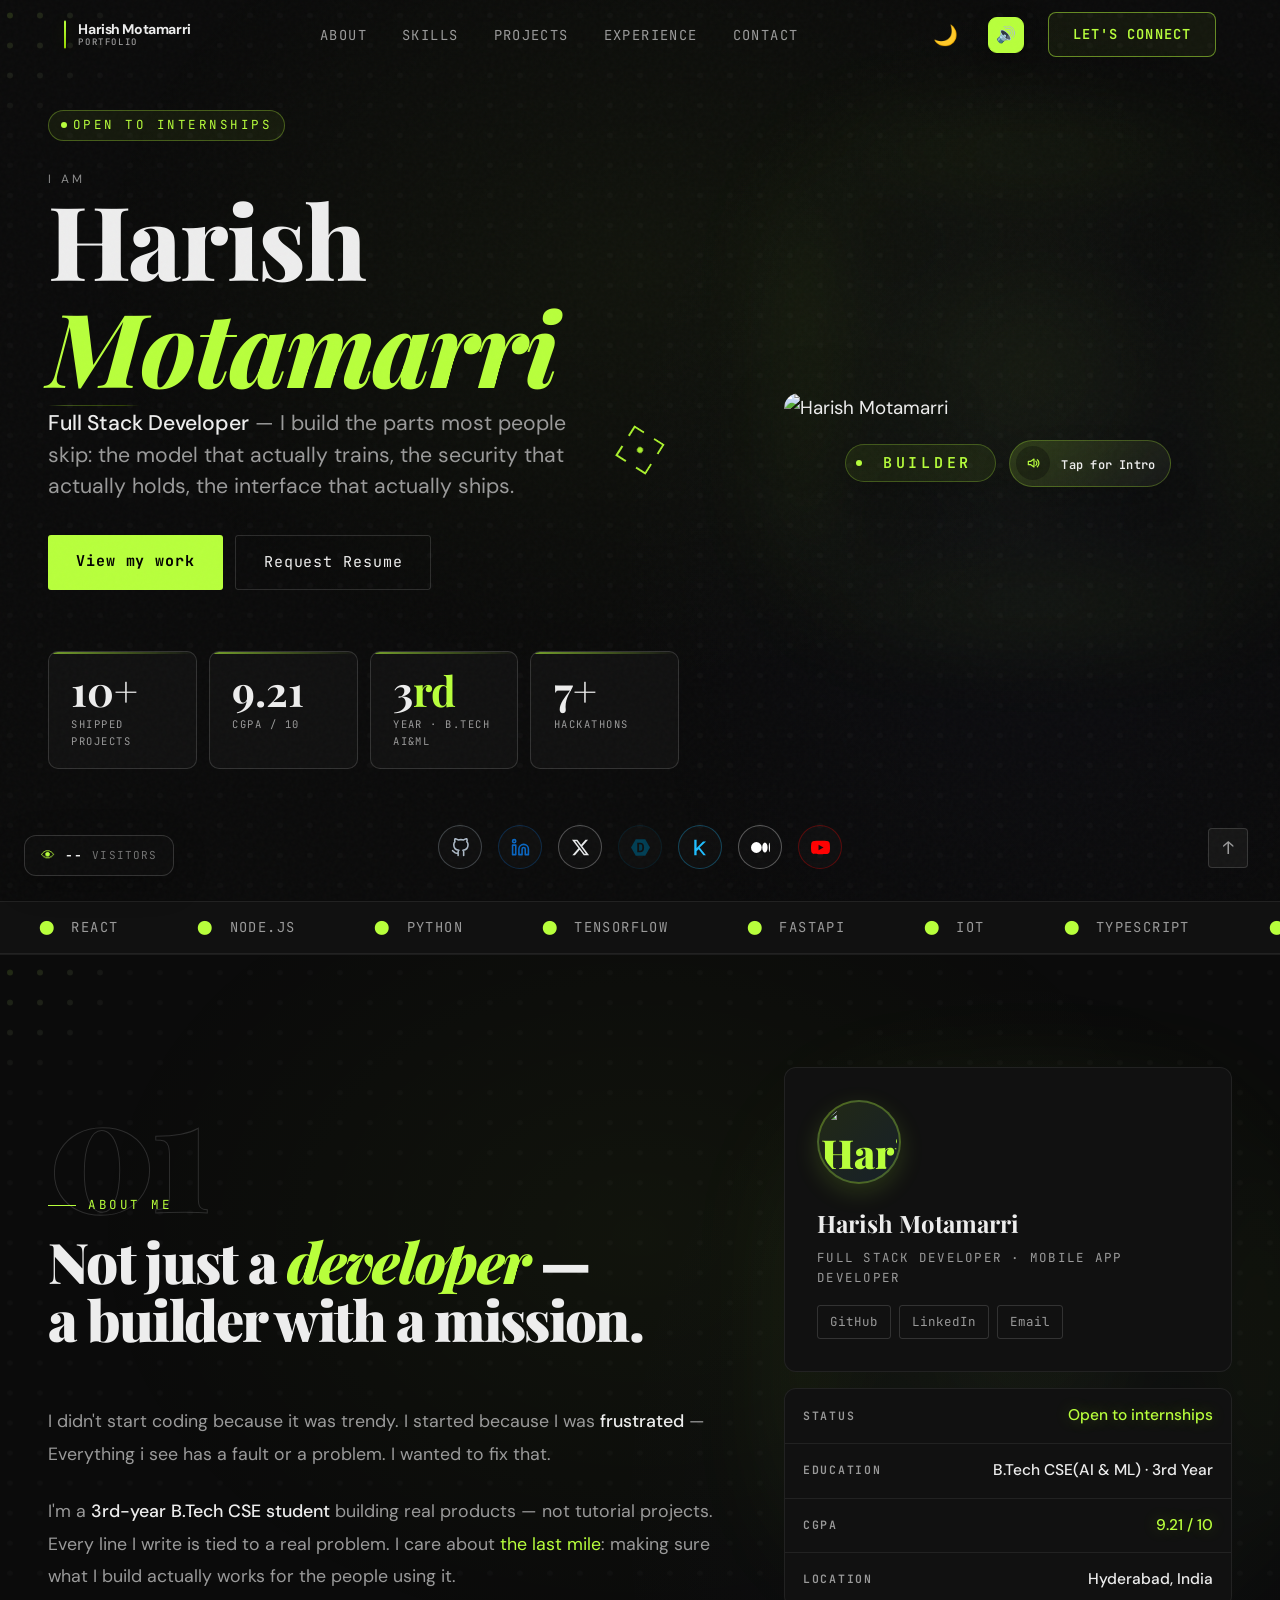
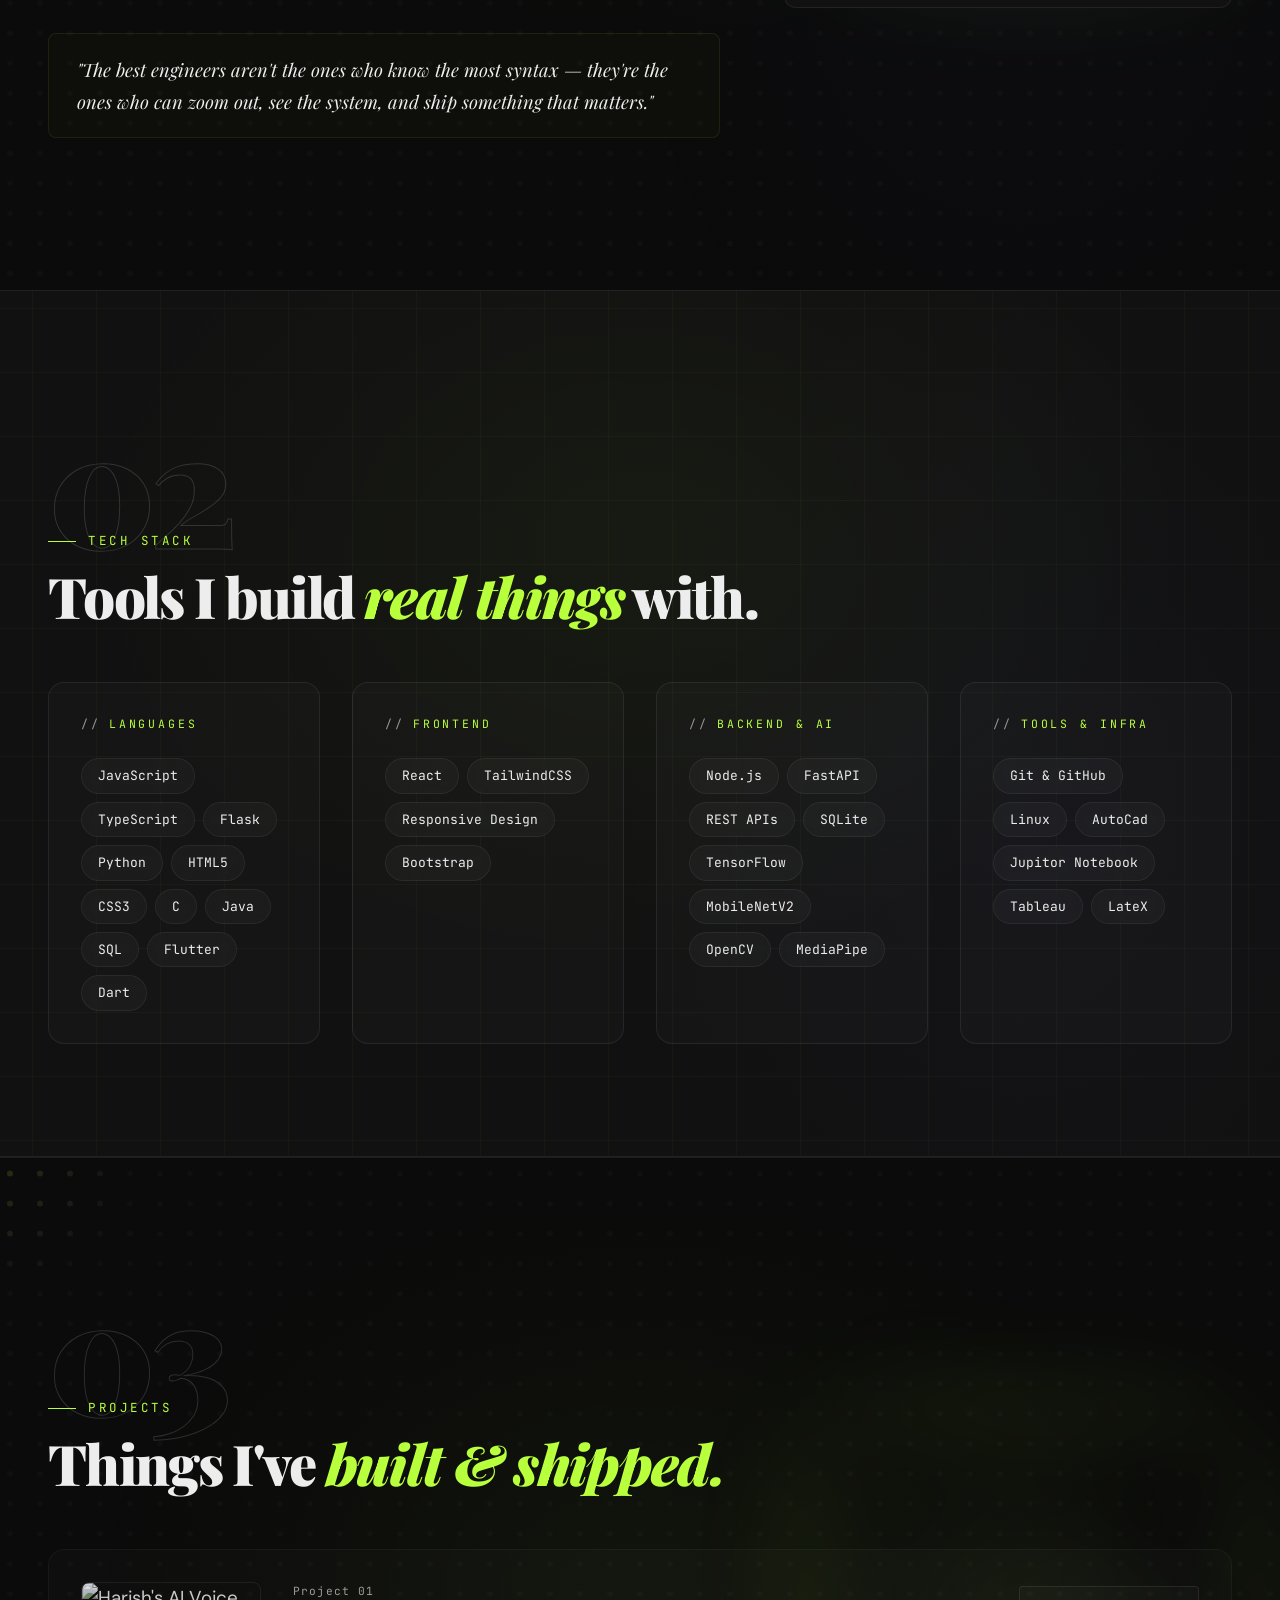
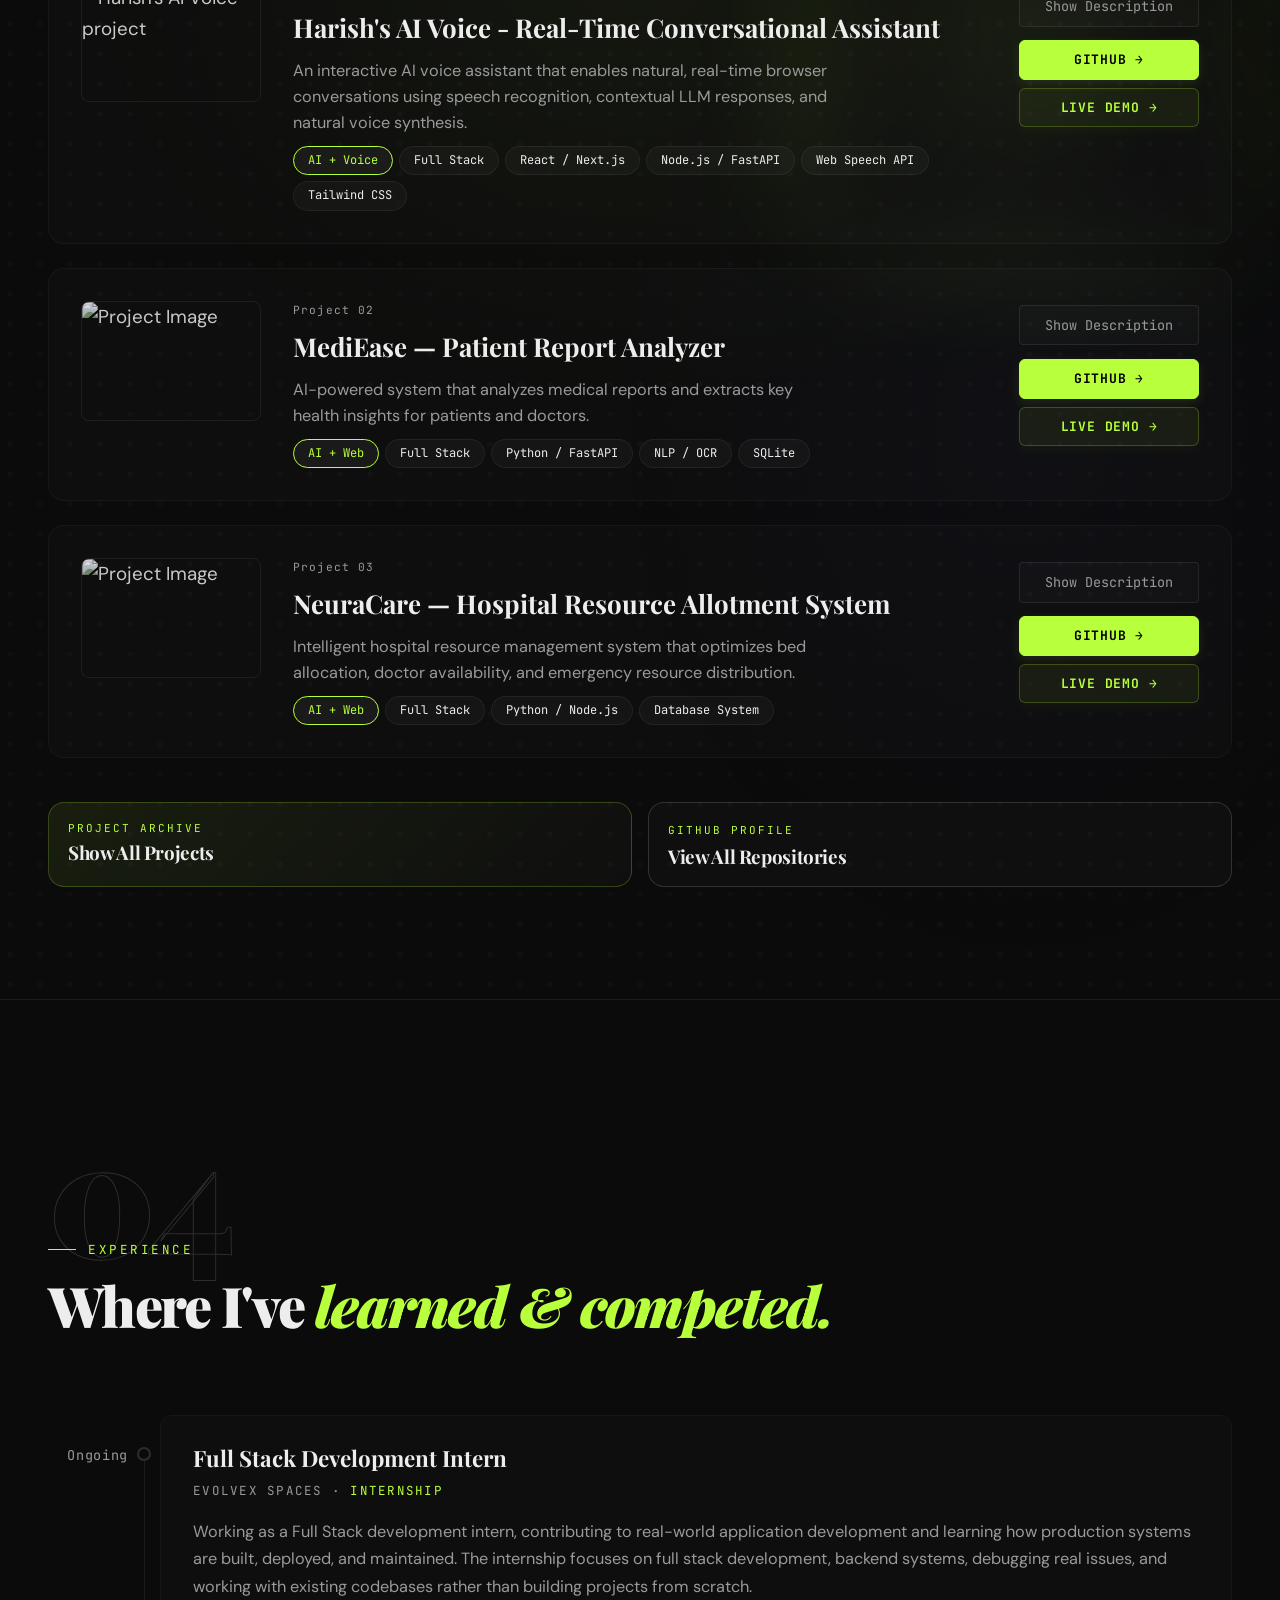
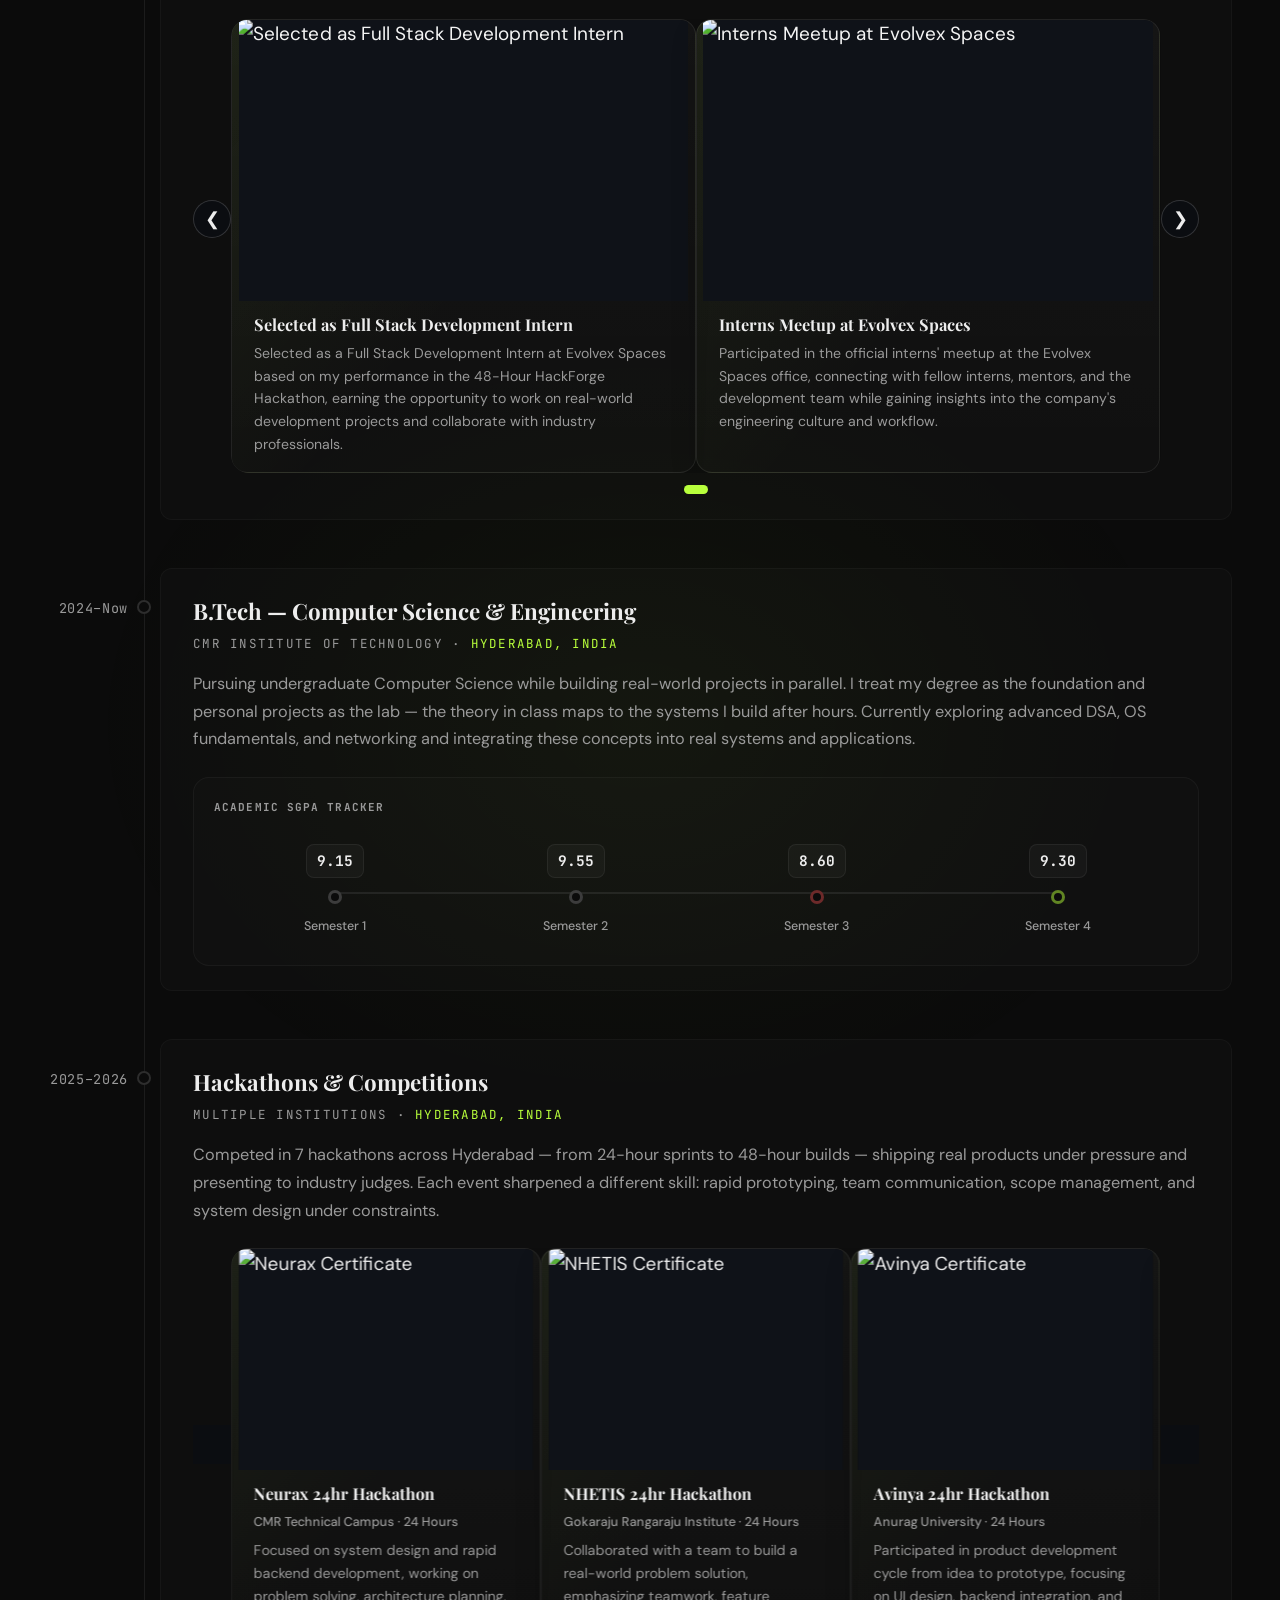
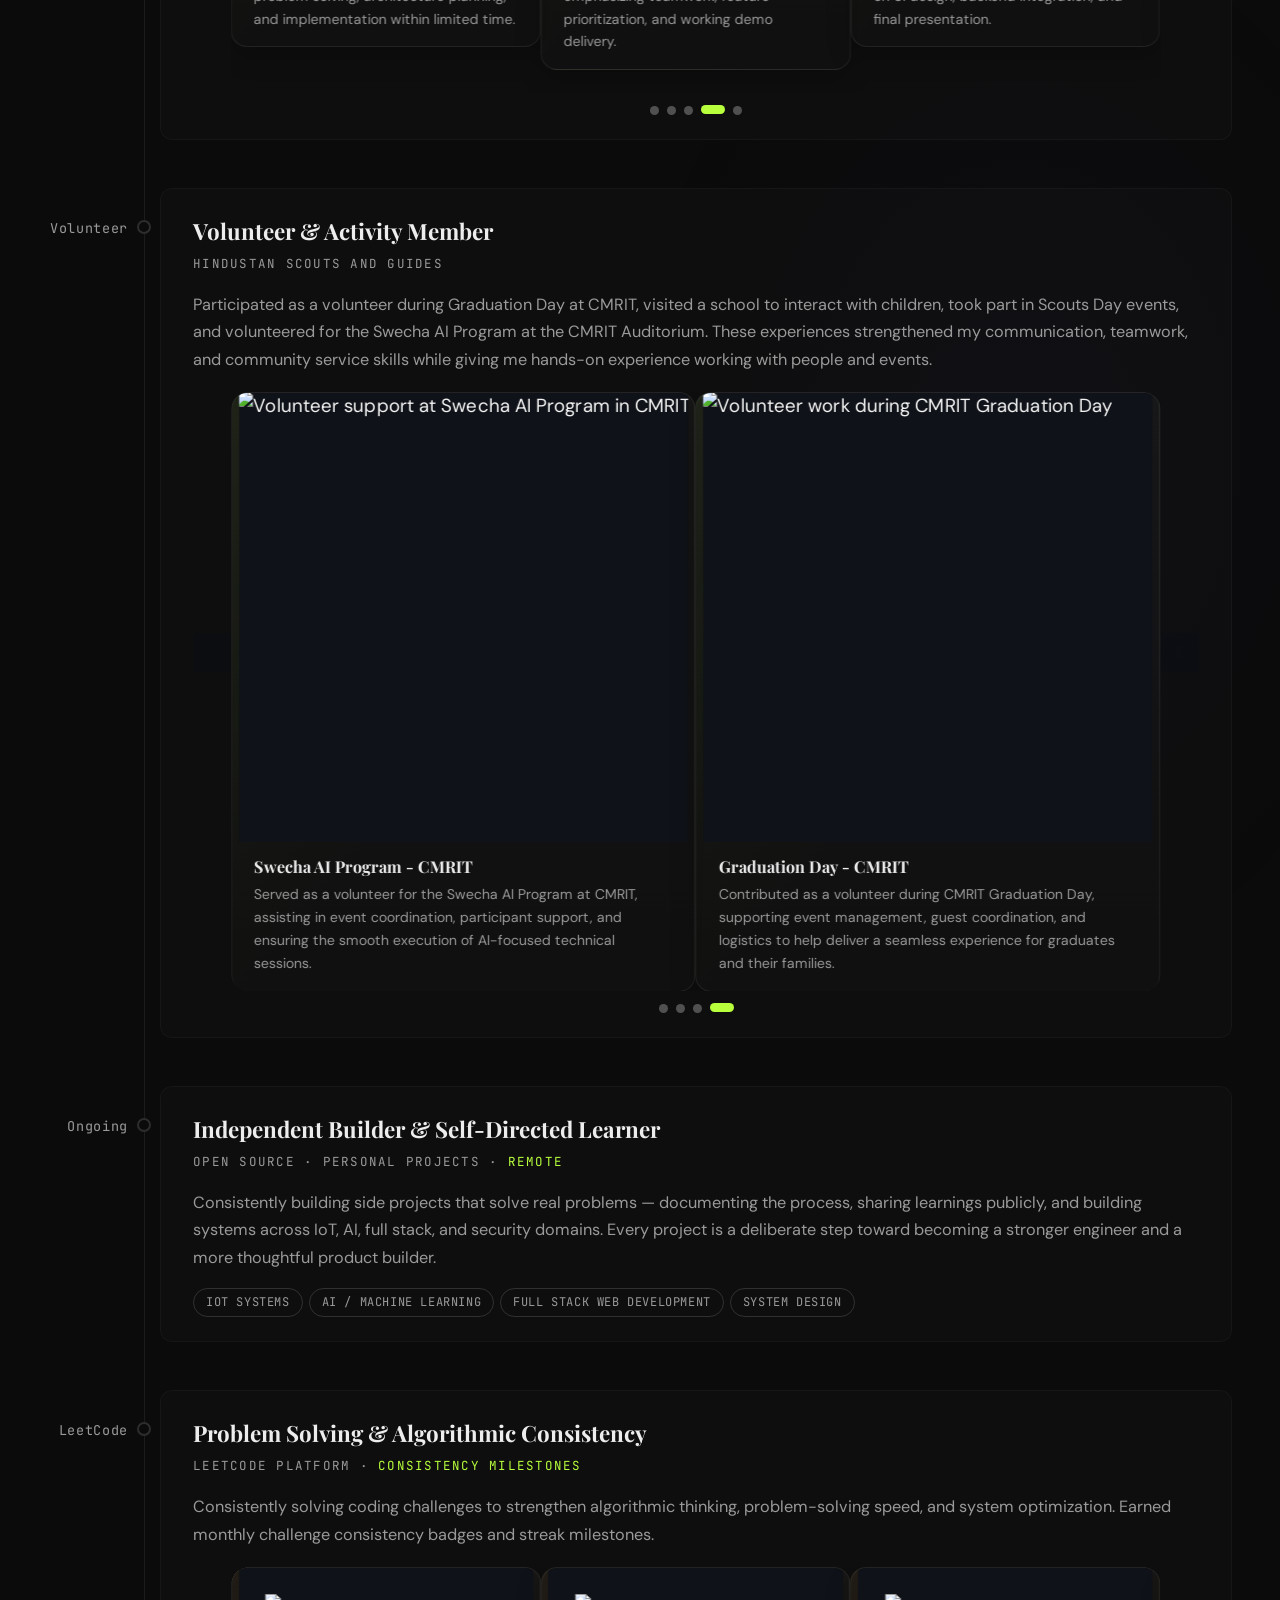
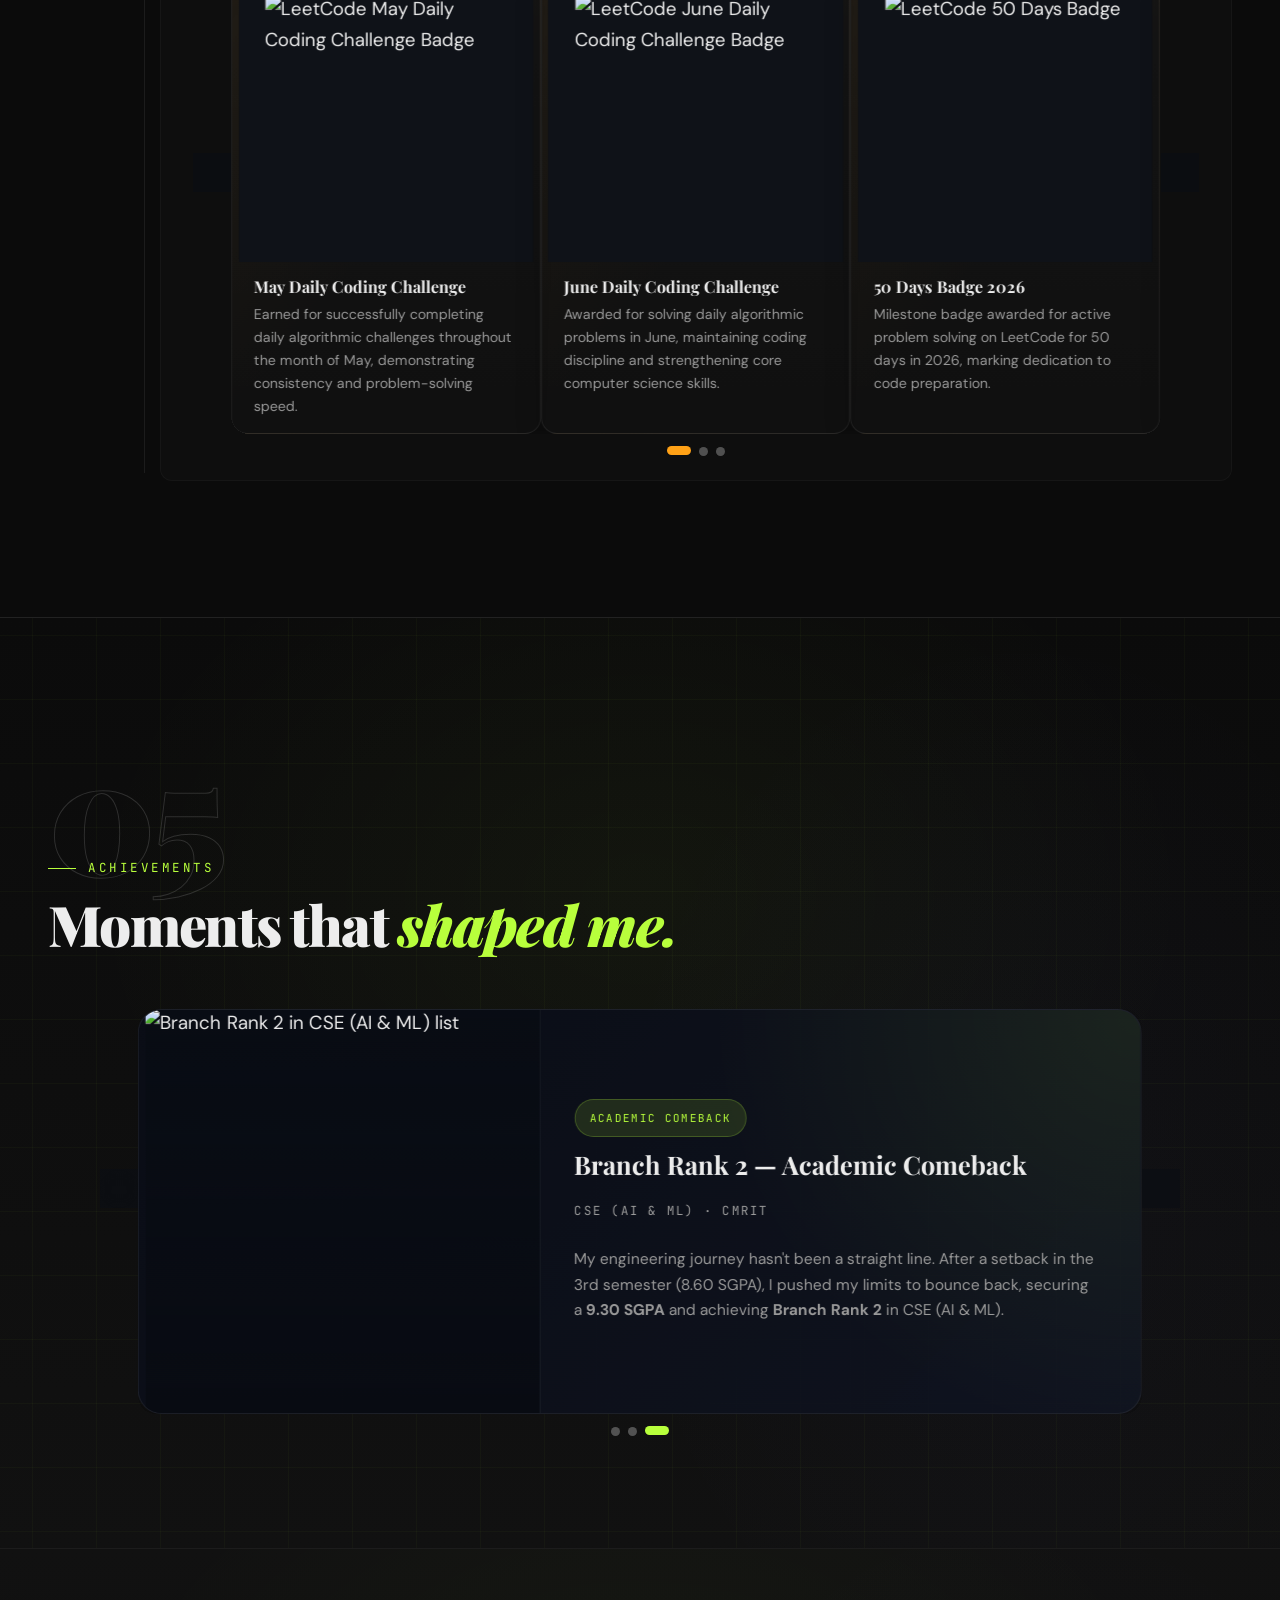
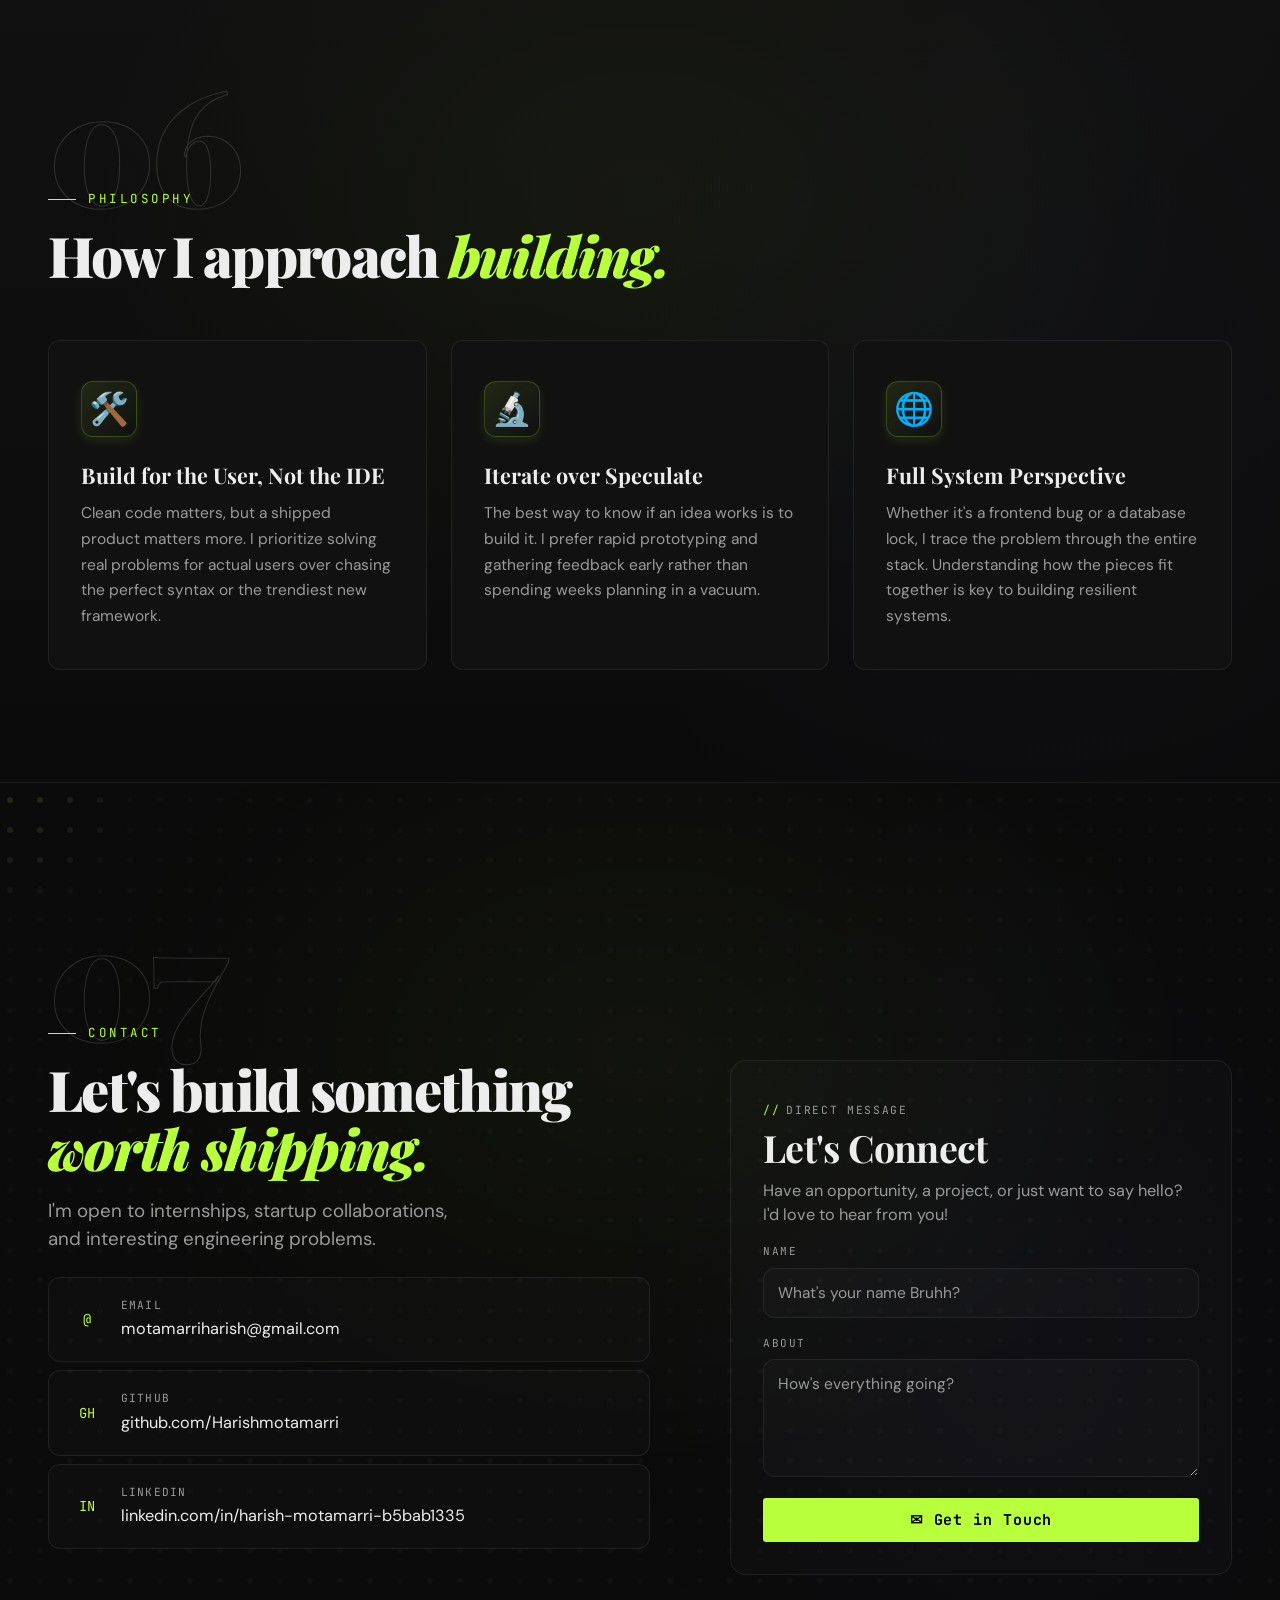
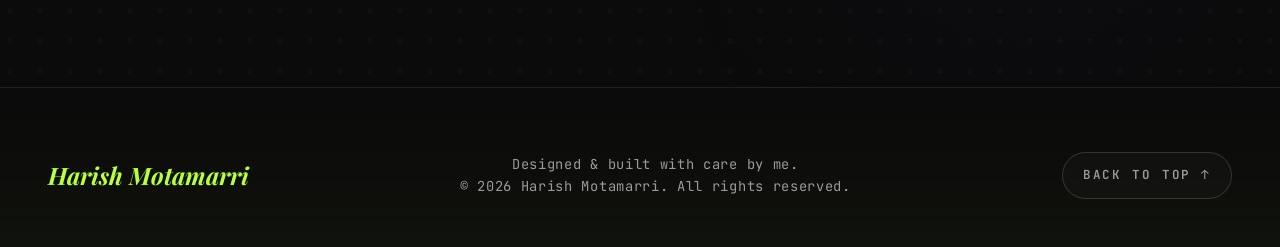
==== commit 714ca647: "background" ====
--- a/index.html
+++ b/index.html
@@ -289,6 +289,7 @@
   <!-- ==================== HERO ==================== -->
   <section aria-label="Introduction" id="hero">
     <div aria-hidden="true" id="dot-grid" class="dot-grid"></div>
+    <div aria-hidden="true" id="liquid-ether"></div>
     <div aria-hidden="true" class="accent-glow"></div>
     <div class="hero-container">
       <div class="hero-text-content">
@@ -437,6 +438,8 @@
   </div>
   <!-- ==================== ABOUT ==================== -->
   <section id="about">
+    <div aria-hidden="true" class="dot-grid"></div>
+    <div aria-hidden="true" class="accent-glow"></div>
     <div class="section">
       <div class="about-grid">
         <!-- left: heading + story -->
@@ -455,8 +458,8 @@
           </div>
         </div>
         <!-- right: both cards -->
-        <div class="about-sidebar reveal reveal-delay-2" style="display:flex; flex-direction:column; gap:1rem;">
-          <div class="profile-card" style="margin-bottom:0;">
+        <div class="about-sidebar" style="display:flex; flex-direction:column; gap:1rem;">
+          <div class="profile-card reveal reveal-delay-2" style="margin-bottom:0;">
             <img src="assets/images/profile_nobg.png" class="profile-avatar" alt="Harish Motamarri"
               style="object-fit: cover; object-position: top; padding: 2px;" />
             <div class="profile-name">Harish Motamarri</div>
@@ -468,7 +471,7 @@
               <a class="social-btn" href="#contact">Email</a>
             </div>
           </div>
-          <div class="info-block" style="margin-bottom:0;">
+          <div class="info-block reveal reveal-delay-3" style="margin-bottom:0;">
             <div class="info-row">
               <span class="info-key">Status</span>
               <span class="info-val green">Open to internships</span>
@@ -492,6 +495,7 @@
   </section>
   <!-- ==================== SKILLS ==================== -->
   <section id="skills">
+    <div aria-hidden="true" id="skills-cursor-grid"></div>
     <div class="section-full">
       <div class="skills-container">
         <div class="reveal">
@@ -555,6 +559,8 @@
   </section>
   <!-- ==================== PROJECTS ==================== -->
   <section id="projects">
+    <div aria-hidden="true" class="dot-grid"></div>
+    <div aria-hidden="true" class="accent-glow"></div>
     <div class="section">
       <div class="reveal">
         <div aria-hidden="true" class="sec-num-big">03</div>
@@ -1752,6 +1758,7 @@
   </section>
   <!-- ==================== EXPERIENCE ==================== -->
   <section id="experience">
+    <div aria-hidden="true" id="experience-galaxy"></div>
     <div class="section">
       <div class="reveal">
         <div aria-hidden="true" class="sec-num-big">04</div>
@@ -2116,6 +2123,7 @@
   </section>
   <!-- ==================== ACHIEVEMENTS ==================== -->
   <section id="achievements">
+    <div aria-hidden="true" id="achievements-cursor-grid"></div>
     <div class="section-full">
       <div class="ach-container">
         <div class="reveal">
@@ -2177,6 +2185,7 @@
   </section>
   <!-- ==================== BUILD PHILOSOPHY ==================== -->
   <section id="philosophy">
+    <div aria-hidden="true" id="philosophy-galaxy"></div>
     <div class="section-full">
       <div class="ach-container">
         <div class="reveal">
@@ -2209,6 +2218,8 @@
   </section>
   <!-- ==================== CONTACT ==================== -->
   <section id="contact">
+    <div aria-hidden="true" class="dot-grid"></div>
+    <div aria-hidden="true" class="accent-glow"></div>
     <div class="section">
       <div class="reveal">
         <div aria-hidden="true" class="sec-num-big">07</div>
@@ -2295,8 +2306,13 @@
     </div>
   </div>
 
+  <script src="https://cdnjs.cloudflare.com/ajax/libs/three.js/r128/three.min.js"></script>
   <script src="https://cdnjs.cloudflare.com/ajax/libs/gsap/3.12.5/gsap.min.js"></script>
+  <script defer src="js/liquidether.js"></script>
+  <script type="module" src="js/galaxy.js"></script>
   <script defer src="js/dotgrid.js"></script>
+  <script defer src="js/clickspark.js"></script>
+  <script defer src="js/cursorgrid.js"></script>
   <script defer src="js/targetcursor.js"></script>
   <script defer="" src="js/main.js"></script>
 </body>
--- a/css/style.css
+++ b/css/style.css
@@ -880,6 +880,51 @@
     .dot-grid__canvas {
       position: absolute;
       inset: 0;
+      width: 100%;
+      height: 100%;
+      pointer-events: none;
+    }
+
+    .liquid-ether-container {
+      position: absolute;
+      inset: 0;
+      width: 100%;
+      height: 100%;
+      z-index: 1;
+      pointer-events: none;
+      touch-action: none;
+    }
+
+    .galaxy-container {
+      position: absolute;
+      inset: 0;
+      width: 100%;
+      height: 100%;
+      z-index: 1;
+      pointer-events: none;
+      touch-action: none;
+    }
+
+    .galaxy-container canvas {
+      display: block;
+      width: 100%;
+      height: 100%;
+      pointer-events: none;
+    }
+
+    .cursor-grid {
+      position: absolute;
+      inset: 0;
+      width: 100%;
+      height: 100%;
+      z-index: 1;
+      pointer-events: none;
+      touch-action: none;
+      overflow: hidden;
+    }
+
+    .cursor-grid__canvas {
+      display: block;
       width: 100%;
       height: 100%;
       pointer-events: none;
@@ -1772,6 +1817,66 @@
       padding: 7rem 3rem;
     }
 
+    /* ===== SEAMLESS INTERACTIVE BACKGROUND FOR ALL CONTENT SECTIONS ===== */
+    #about {
+      position: relative;
+      perspective: 1200px;
+    }
+
+    #skills,
+    #projects,
+    #experience,
+    #achievements,
+    #philosophy,
+    #contact {
+      position: relative;
+      overflow: hidden;
+      perspective: 1200px;
+    }
+
+    #about::before,
+    #skills::before,
+    #projects::before,
+    #experience::before,
+    #achievements::before,
+    #philosophy::before,
+    #contact::before {
+      content: '';
+      position: absolute;
+      inset: 0;
+      background: radial-gradient(ellipse 800px 600px at 50% 30%, rgba(184, 255, 60, 0.04) 0%, transparent 70%);
+      pointer-events: none;
+      z-index: 1;
+      animation: float-slow 8s ease-in-out infinite;
+    }
+
+    #about::after,
+    #skills::after,
+    #projects::after,
+    #experience::after,
+    #achievements::after,
+    #philosophy::after,
+    #contact::after {
+      content: '';
+      position: absolute;
+      inset: 0;
+      background: radial-gradient(ellipse 600px 800px at 80% 60%, rgba(99, 102, 241, 0.03) 0%, transparent 70%);
+      pointer-events: none;
+      z-index: 1;
+      animation: float-slow 10s ease-in-out infinite reverse;
+    }
+
+    #about .section,
+    #skills .section-full,
+    #projects .section,
+    #experience .section,
+    #achievements .section-full,
+    #philosophy .section-full,
+    #contact .section {
+      position: relative;
+      z-index: 10;
+    }
+
     .sec-label {
       display: flex;
       align-items: center;
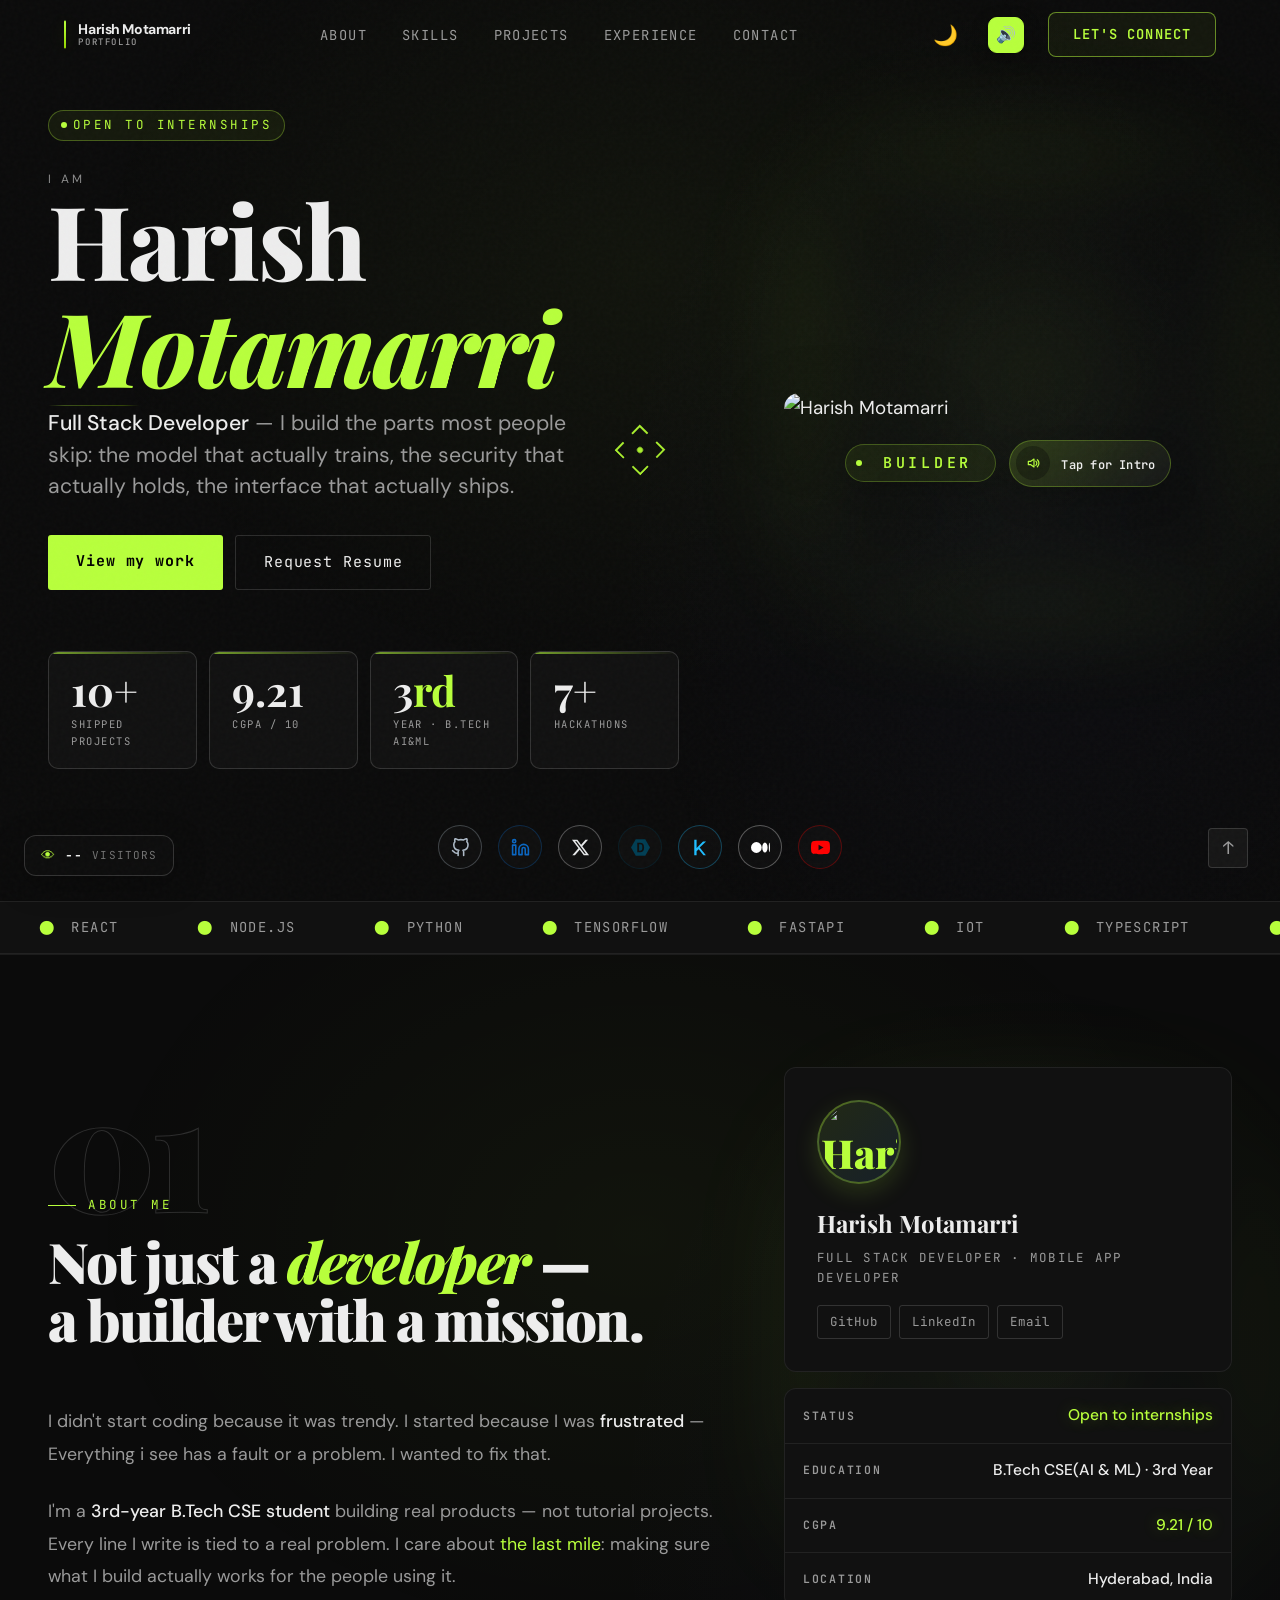
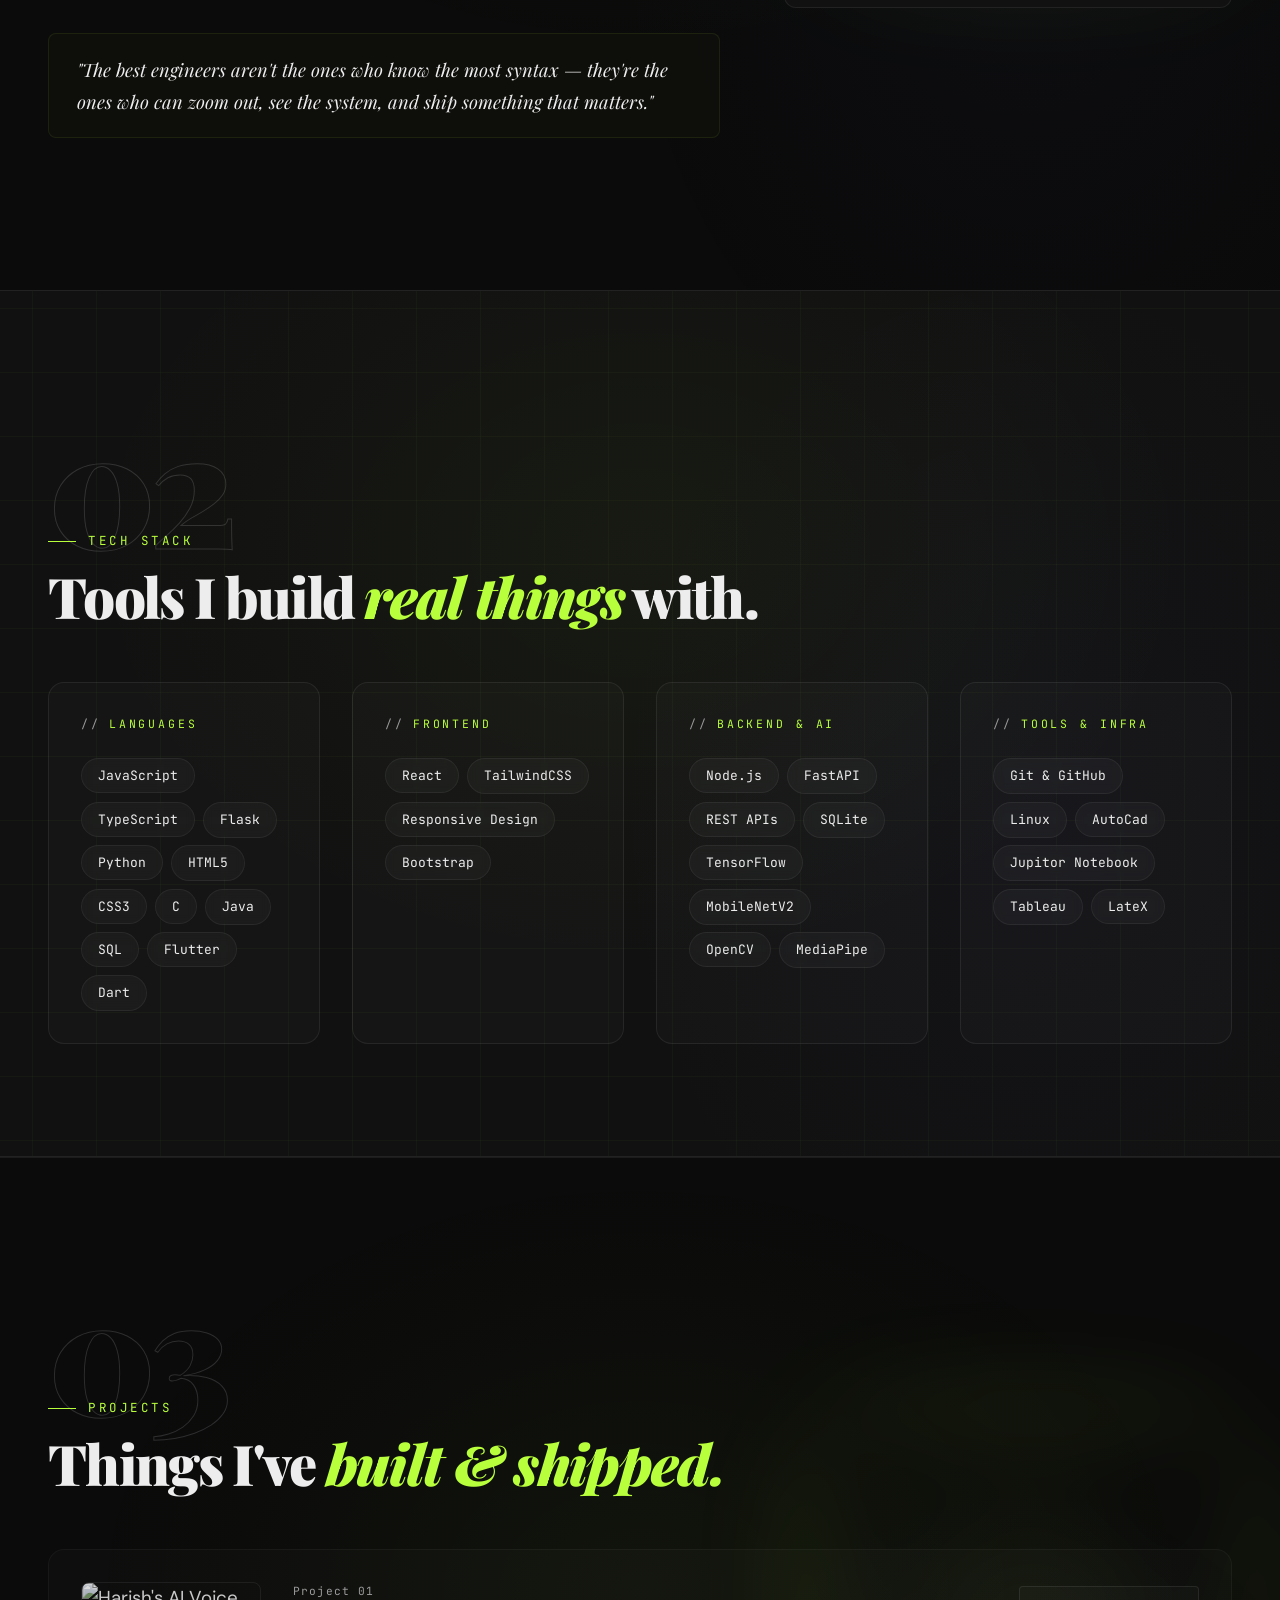
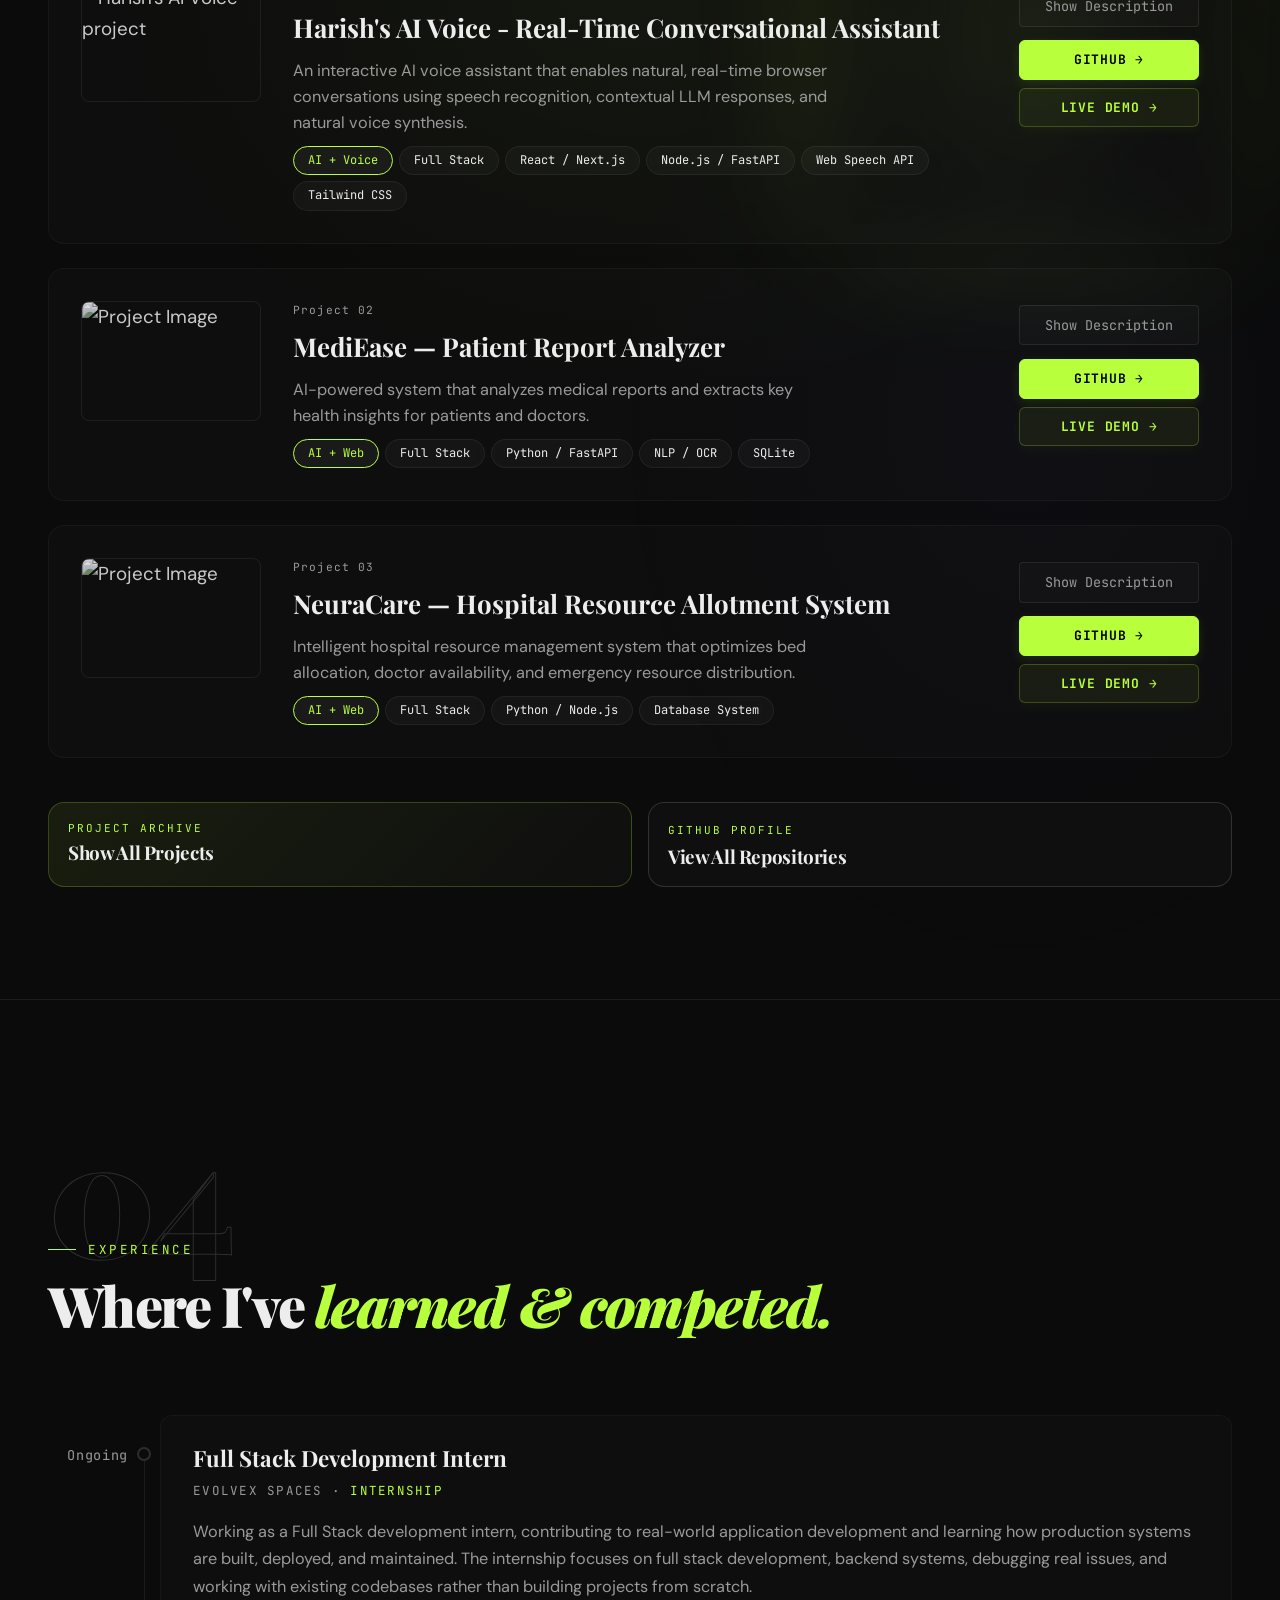
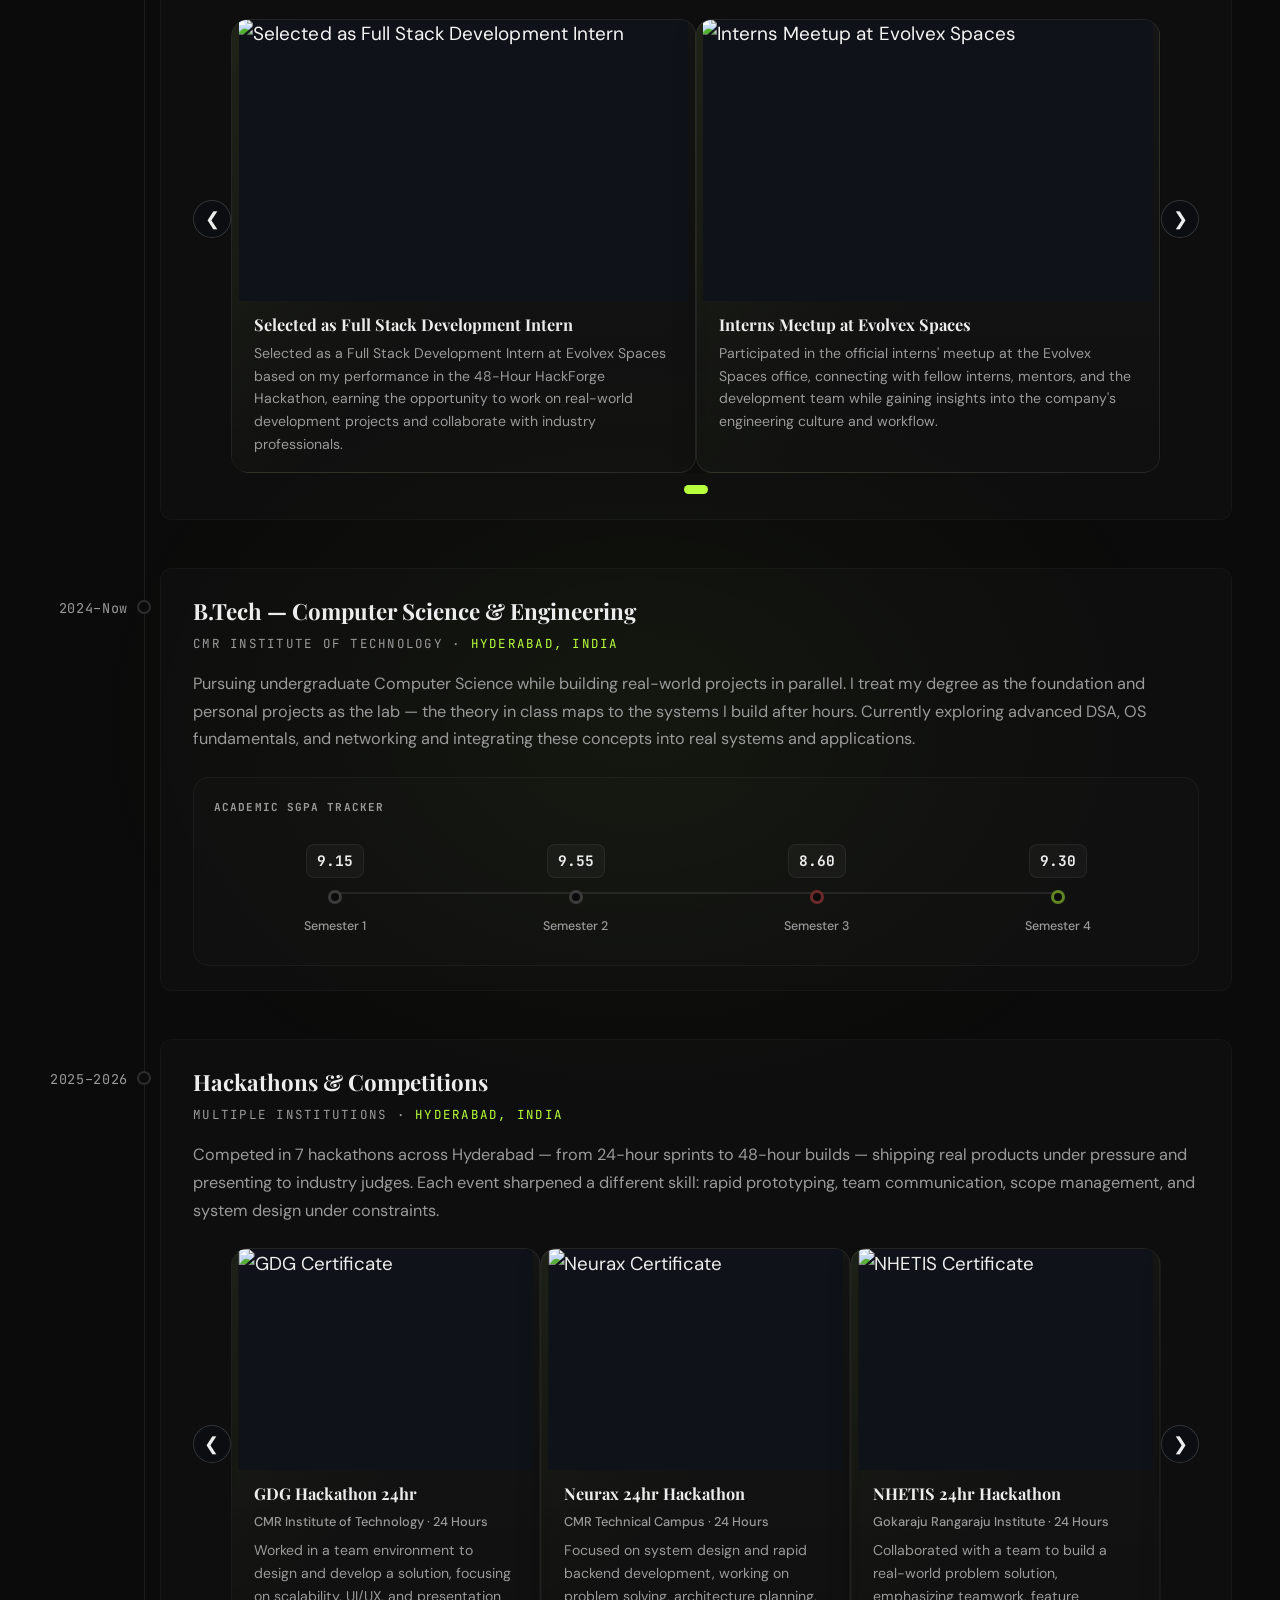
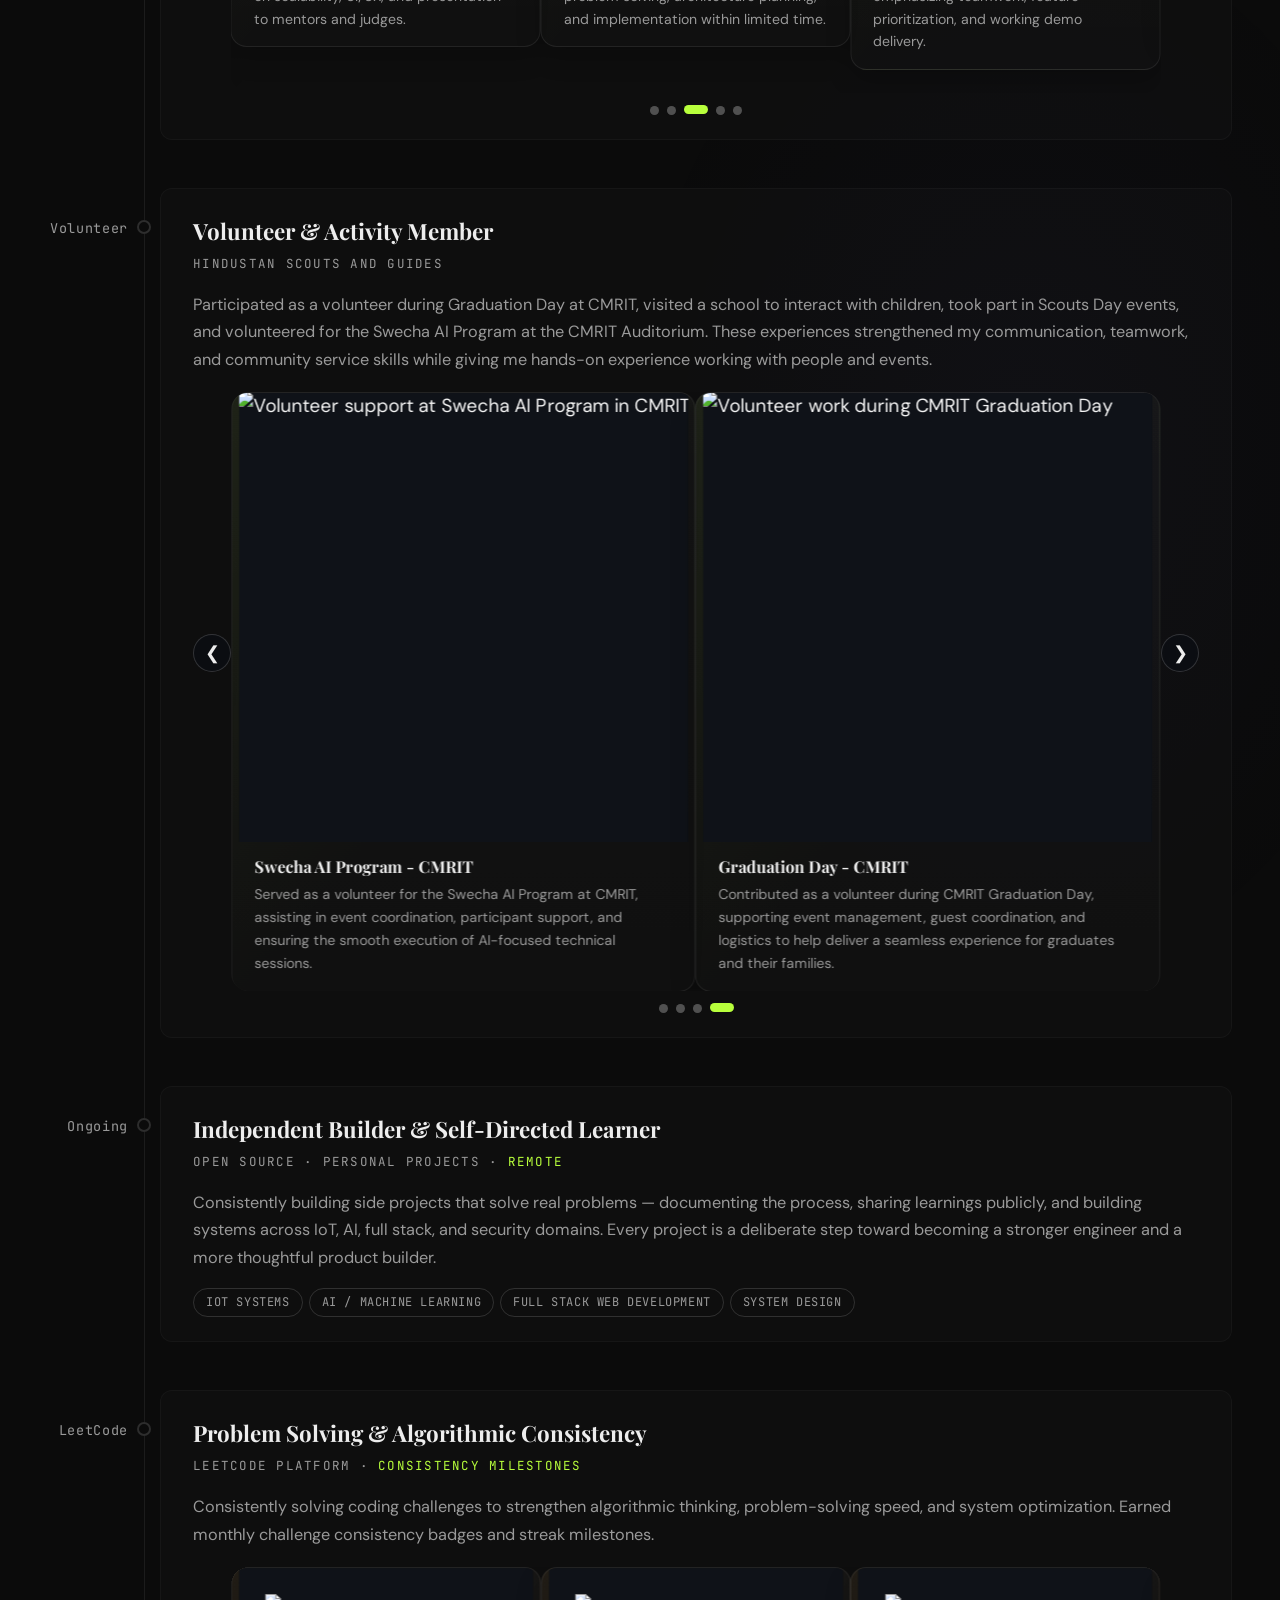
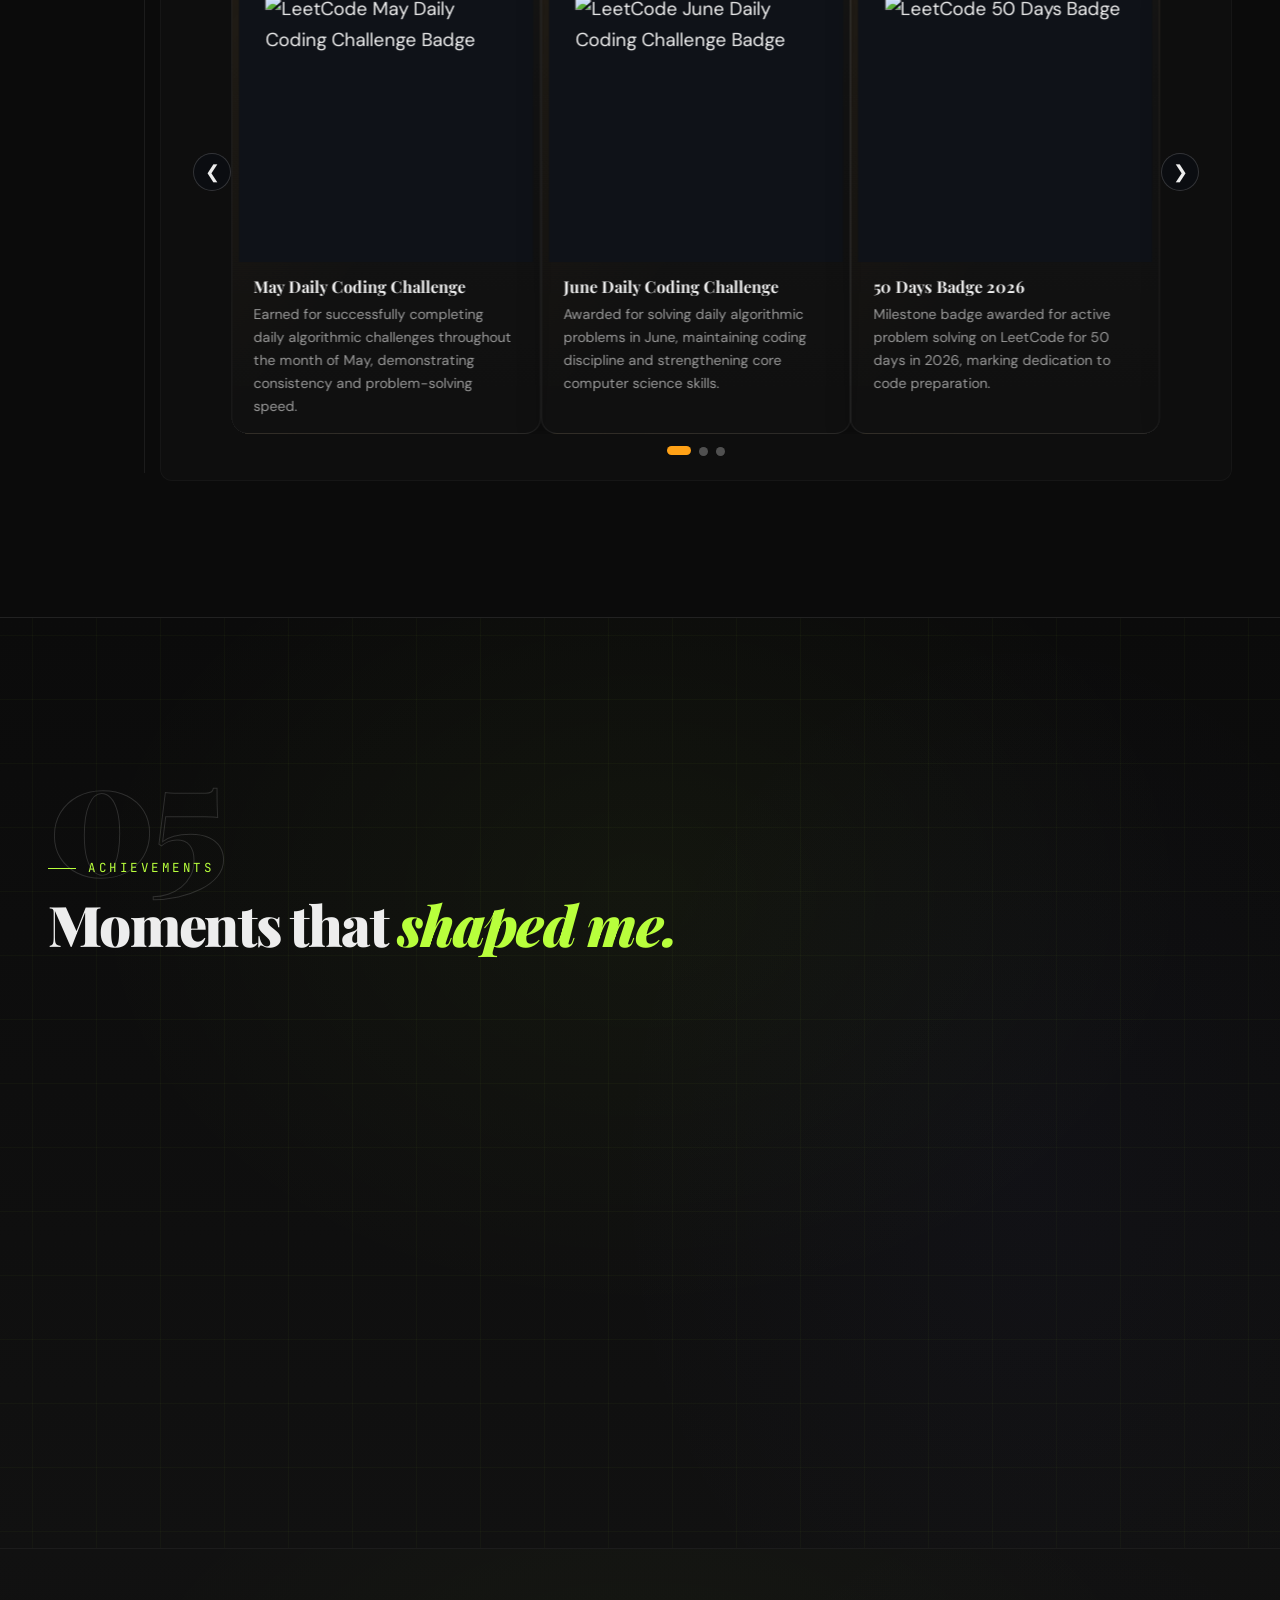
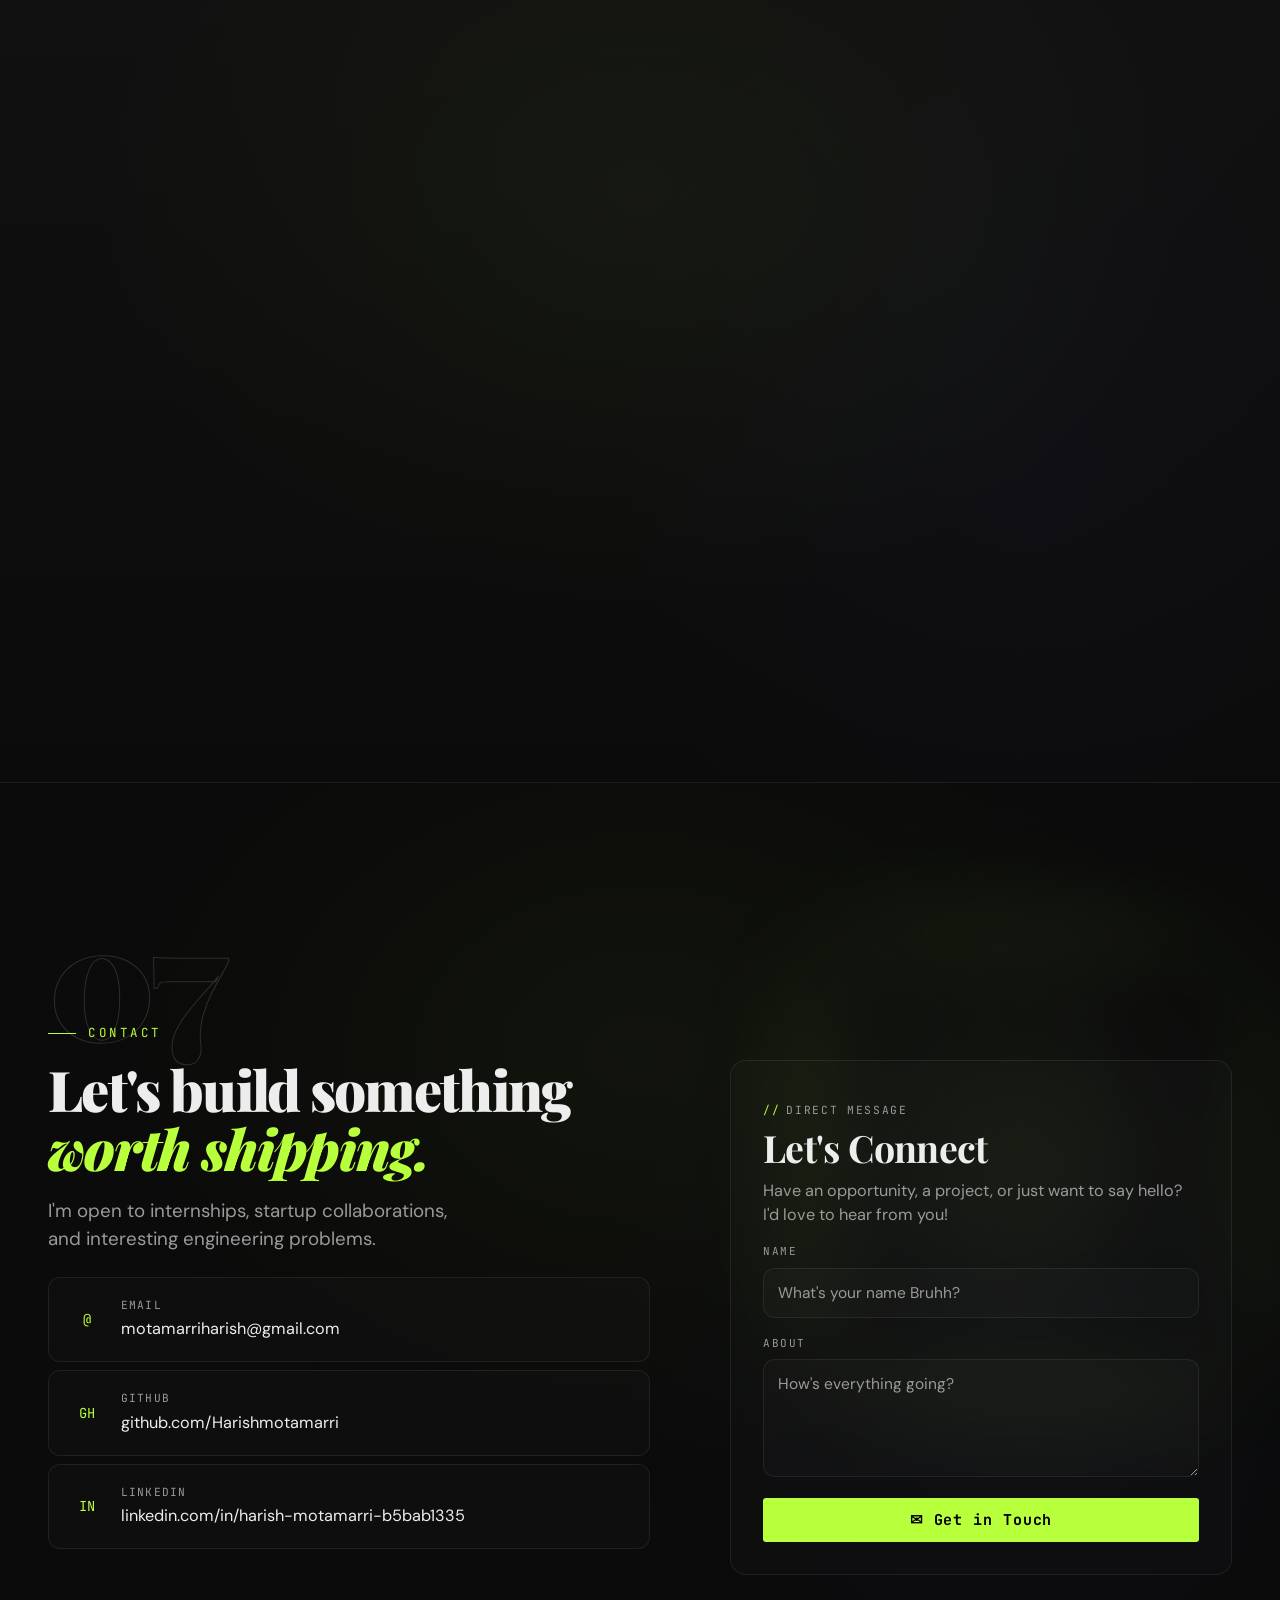
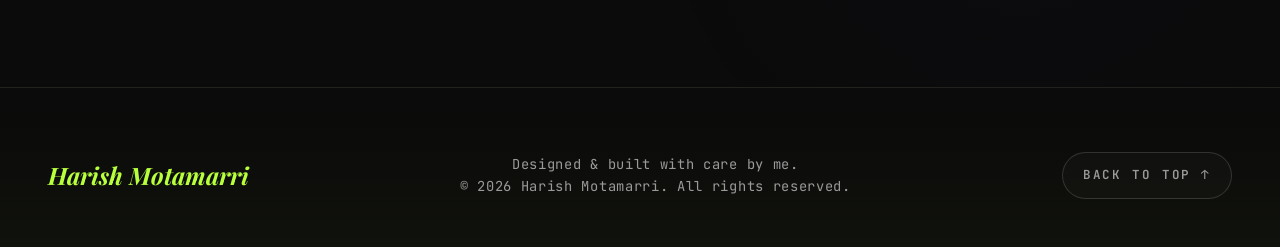
==== commit e46ed054: "removed bg effects for mobile efficiency" ====
--- a/index.html
+++ b/index.html
@@ -288,8 +288,6 @@
   </div>
   <!-- ==================== HERO ==================== -->
   <section aria-label="Introduction" id="hero">
-    <div aria-hidden="true" id="dot-grid" class="dot-grid"></div>
-    <div aria-hidden="true" id="liquid-ether"></div>
     <div aria-hidden="true" class="accent-glow"></div>
     <div class="hero-container">
       <div class="hero-text-content">
@@ -438,7 +436,6 @@
   </div>
   <!-- ==================== ABOUT ==================== -->
   <section id="about">
-    <div aria-hidden="true" class="dot-grid"></div>
     <div aria-hidden="true" class="accent-glow"></div>
     <div class="section">
       <div class="about-grid">
@@ -559,7 +556,6 @@
   </section>
   <!-- ==================== PROJECTS ==================== -->
   <section id="projects">
-    <div aria-hidden="true" class="dot-grid"></div>
     <div aria-hidden="true" class="accent-glow"></div>
     <div class="section">
       <div class="reveal">
@@ -1758,7 +1754,6 @@
   </section>
   <!-- ==================== EXPERIENCE ==================== -->
   <section id="experience">
-    <div aria-hidden="true" id="experience-galaxy"></div>
     <div class="section">
       <div class="reveal">
         <div aria-hidden="true" class="sec-num-big">04</div>
@@ -2218,7 +2213,6 @@
   </section>
   <!-- ==================== CONTACT ==================== -->
   <section id="contact">
-    <div aria-hidden="true" class="dot-grid"></div>
     <div aria-hidden="true" class="accent-glow"></div>
     <div class="section">
       <div class="reveal">
@@ -2305,12 +2299,7 @@
       <img id="lightbox-img" src="" alt="Certificate Preview">
     </div>
   </div>
-
-  <script src="https://cdnjs.cloudflare.com/ajax/libs/three.js/r128/three.min.js"></script>
   <script src="https://cdnjs.cloudflare.com/ajax/libs/gsap/3.12.5/gsap.min.js"></script>
-  <script defer src="js/liquidether.js"></script>
-  <script type="module" src="js/galaxy.js"></script>
-  <script defer src="js/dotgrid.js"></script>
   <script defer src="js/clickspark.js"></script>
   <script defer src="js/cursorgrid.js"></script>
   <script defer src="js/targetcursor.js"></script>
--- a/css/style.css
+++ b/css/style.css
@@ -859,57 +859,6 @@
     .hero-image-wrap:hover::after {
       opacity: 1;
       transform: scale(1);
-    }
-
-    /* ===== INTERACTIVE DOT GRID ===== */
-    .dot-grid {
-      position: absolute;
-      inset: 0;
-      width: 100%;
-      height: 100%;
-      z-index: 2;
-      pointer-events: none;
-    }
-
-    .dot-grid__wrap {
-      width: 100%;
-      height: 100%;
-      position: relative;
-    }
-
-    .dot-grid__canvas {
-      position: absolute;
-      inset: 0;
-      width: 100%;
-      height: 100%;
-      pointer-events: none;
-    }
-
-    .liquid-ether-container {
-      position: absolute;
-      inset: 0;
-      width: 100%;
-      height: 100%;
-      z-index: 1;
-      pointer-events: none;
-      touch-action: none;
-    }
-
-    .galaxy-container {
-      position: absolute;
-      inset: 0;
-      width: 100%;
-      height: 100%;
-      z-index: 1;
-      pointer-events: none;
-      touch-action: none;
-    }
-
-    .galaxy-container canvas {
-      display: block;
-      width: 100%;
-      height: 100%;
-      pointer-events: none;
     }
 
     .cursor-grid {
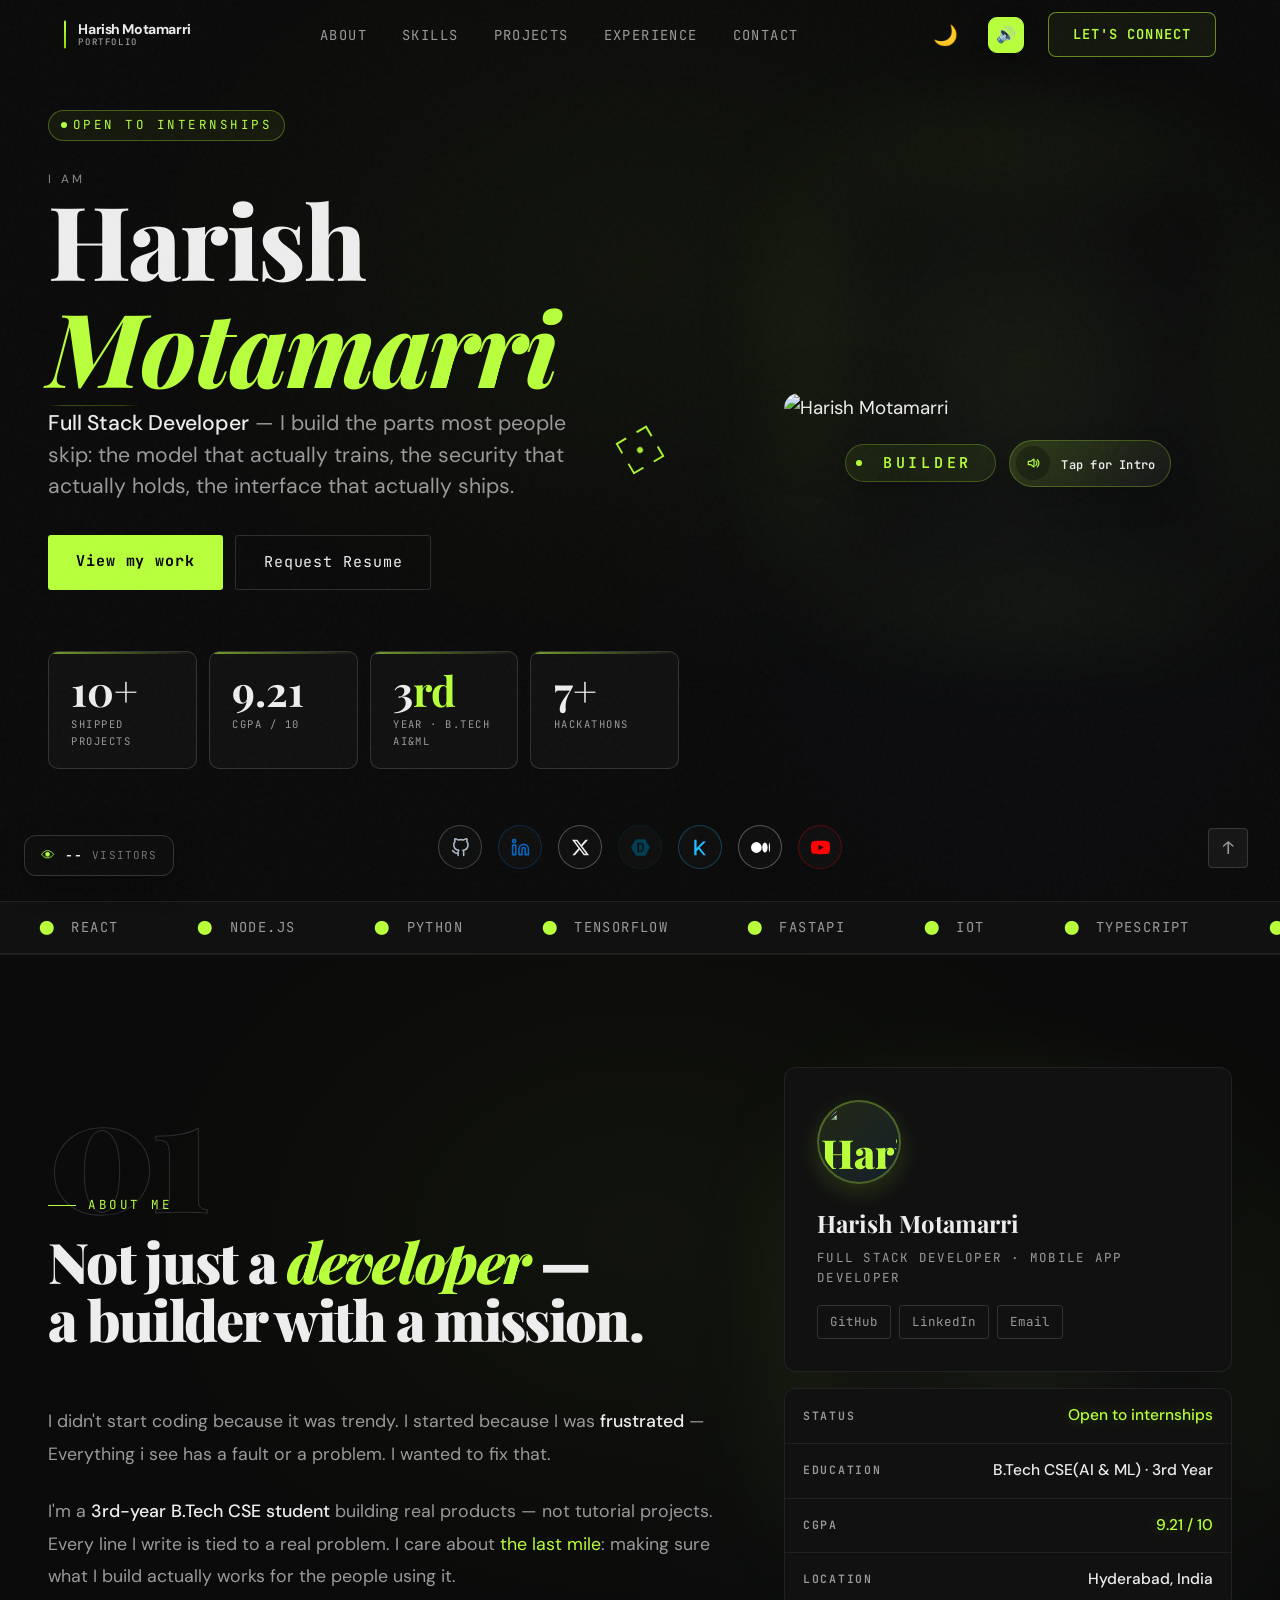
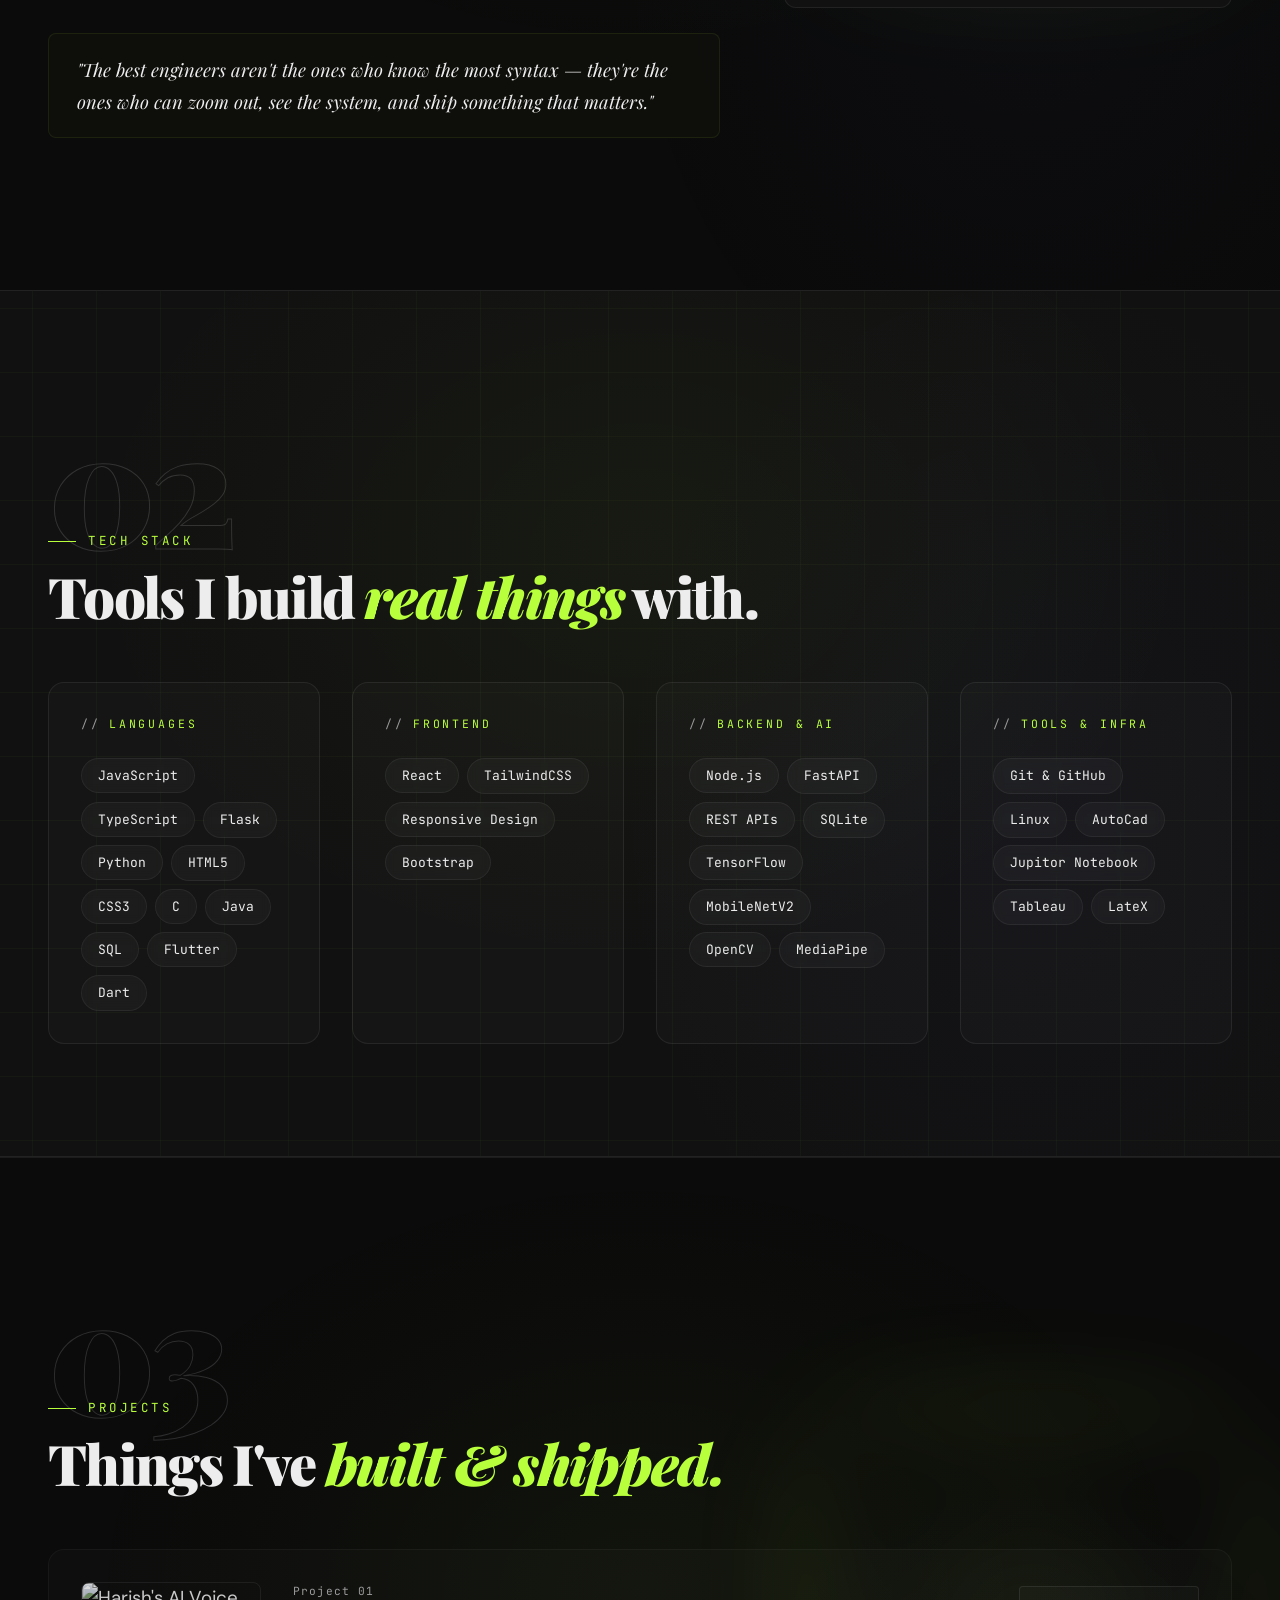
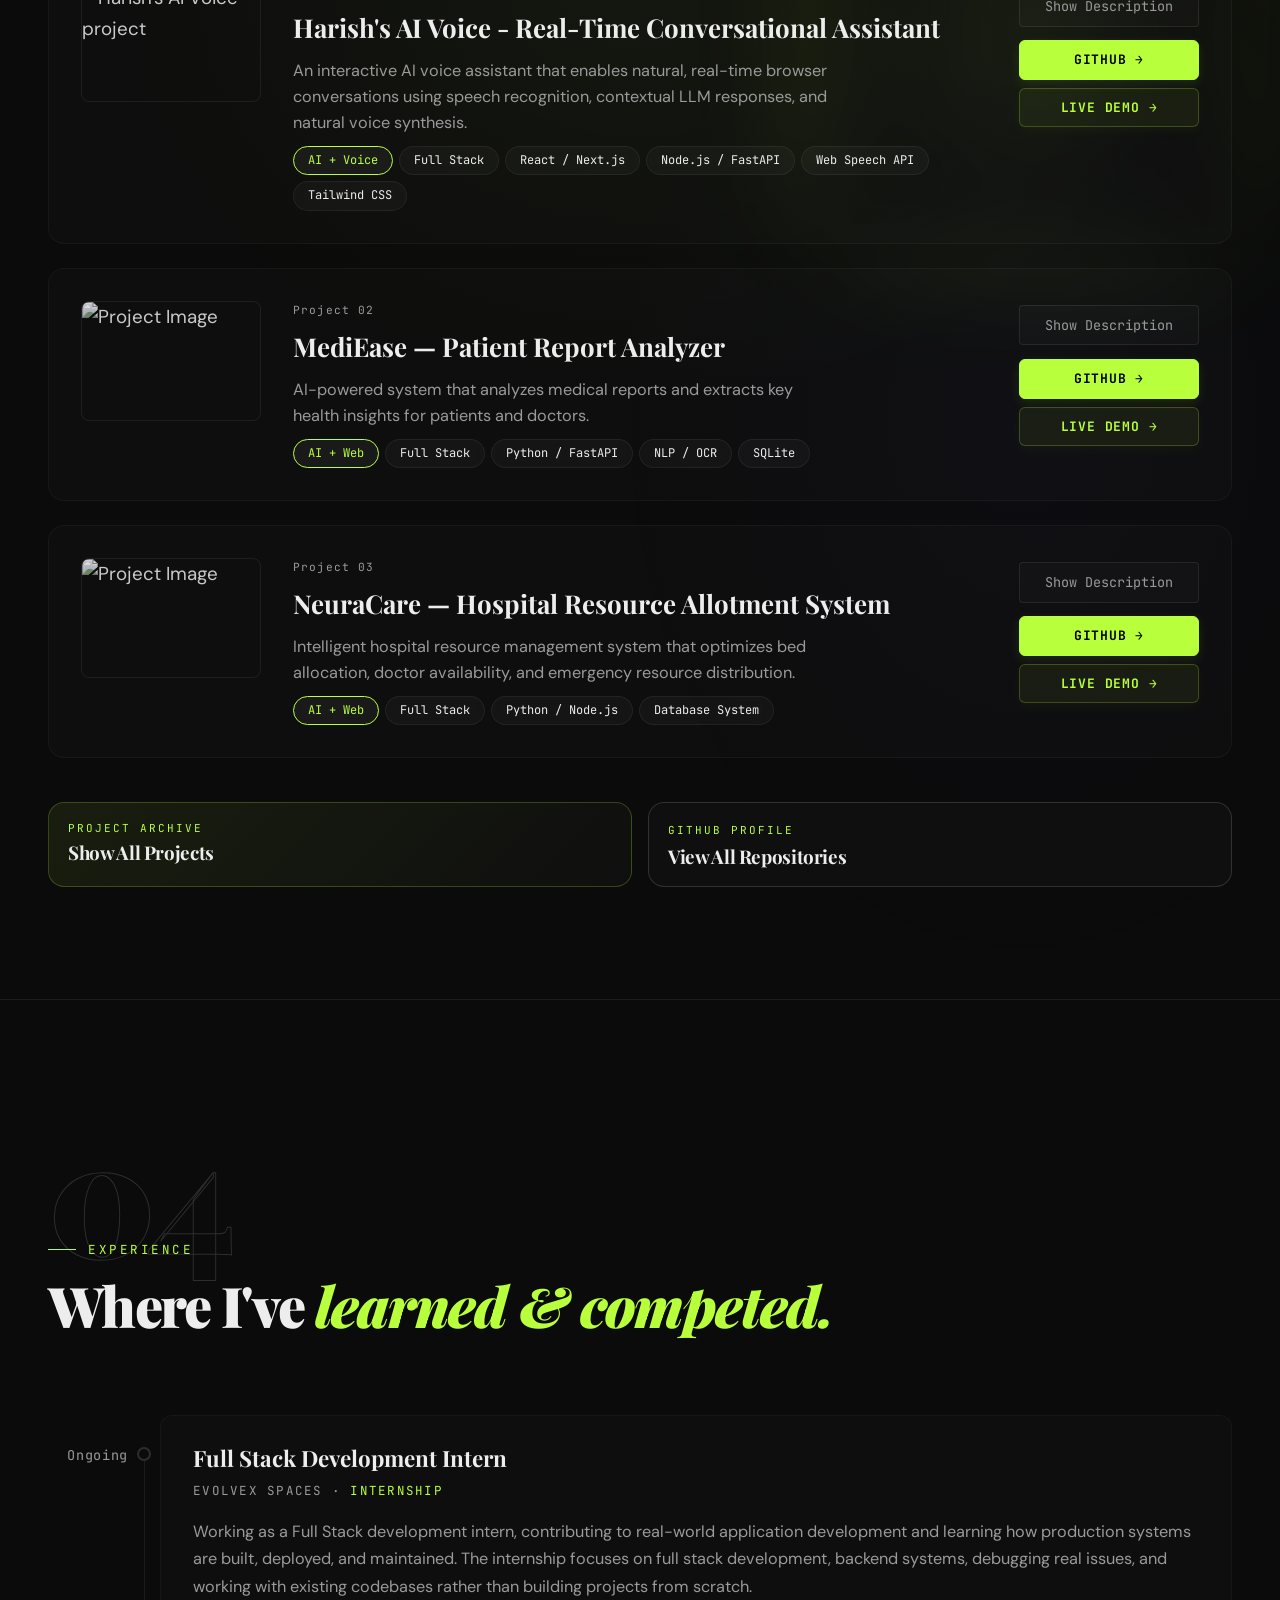
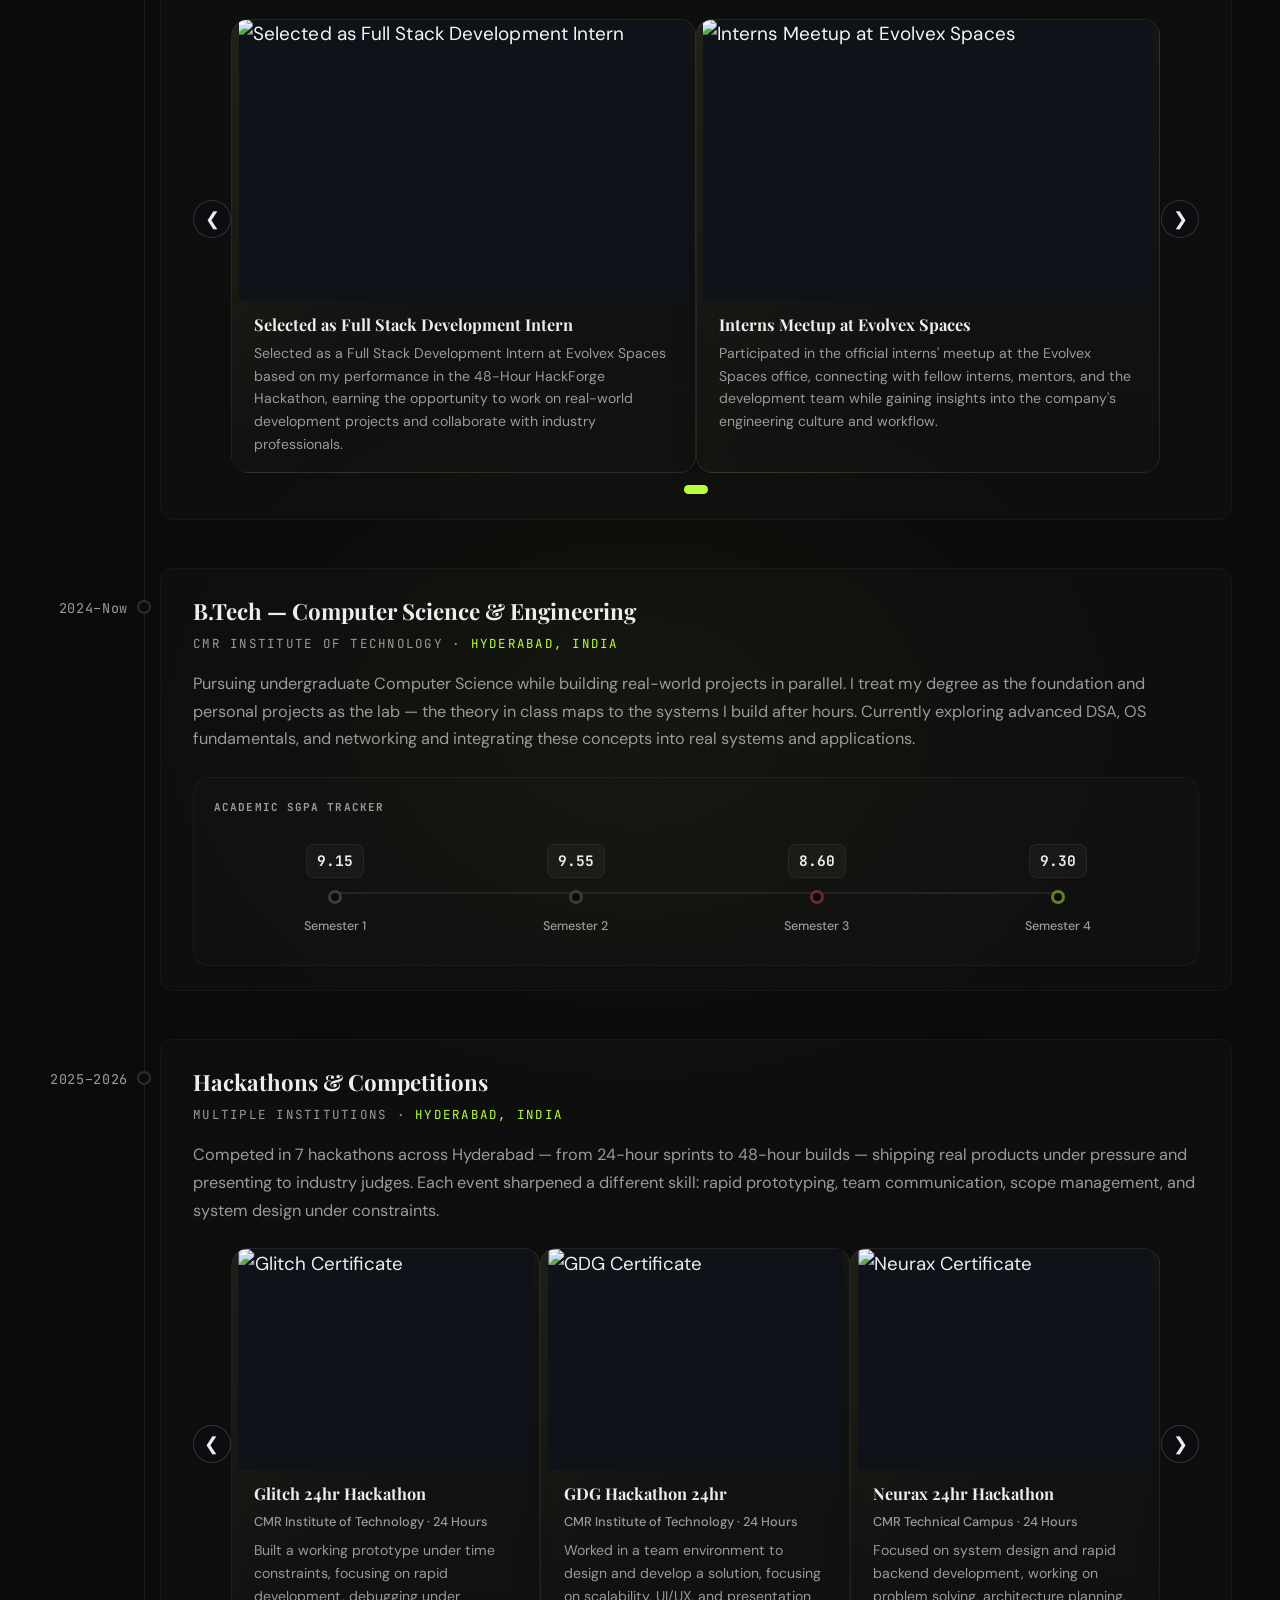
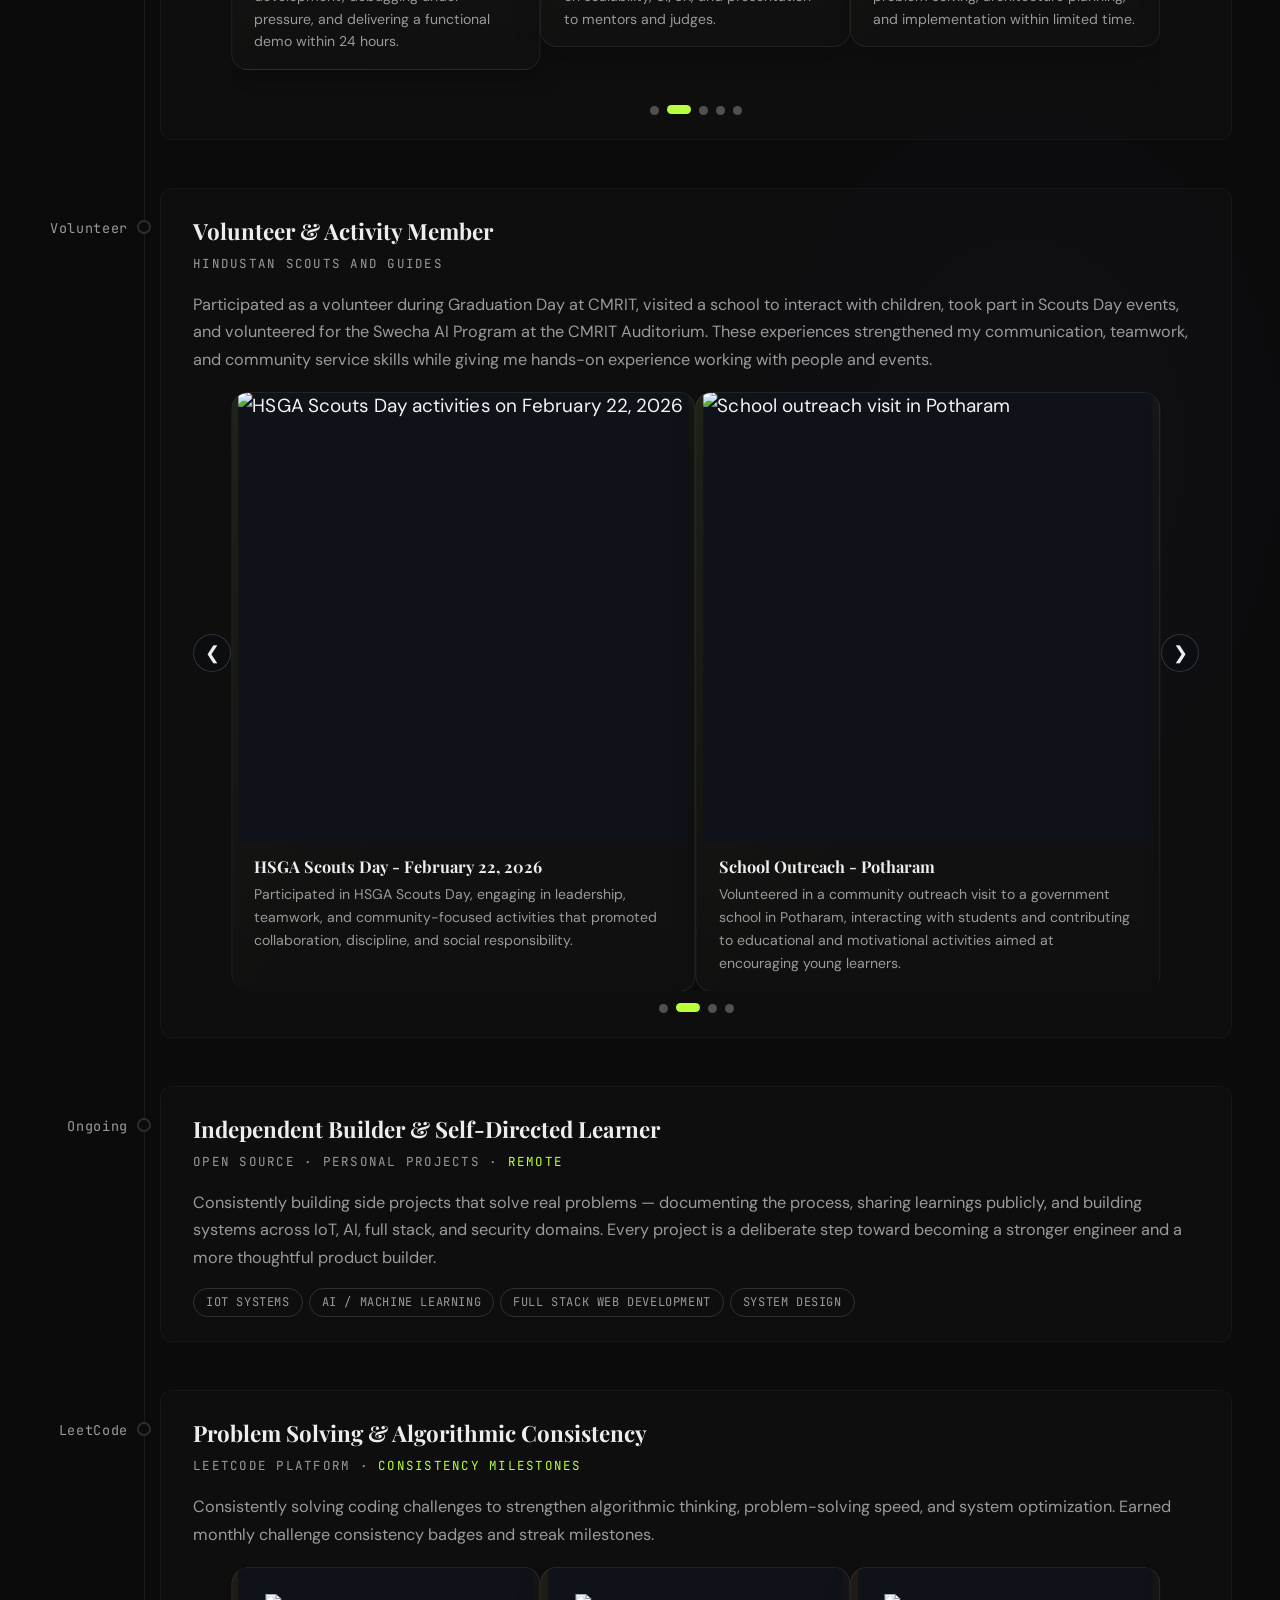
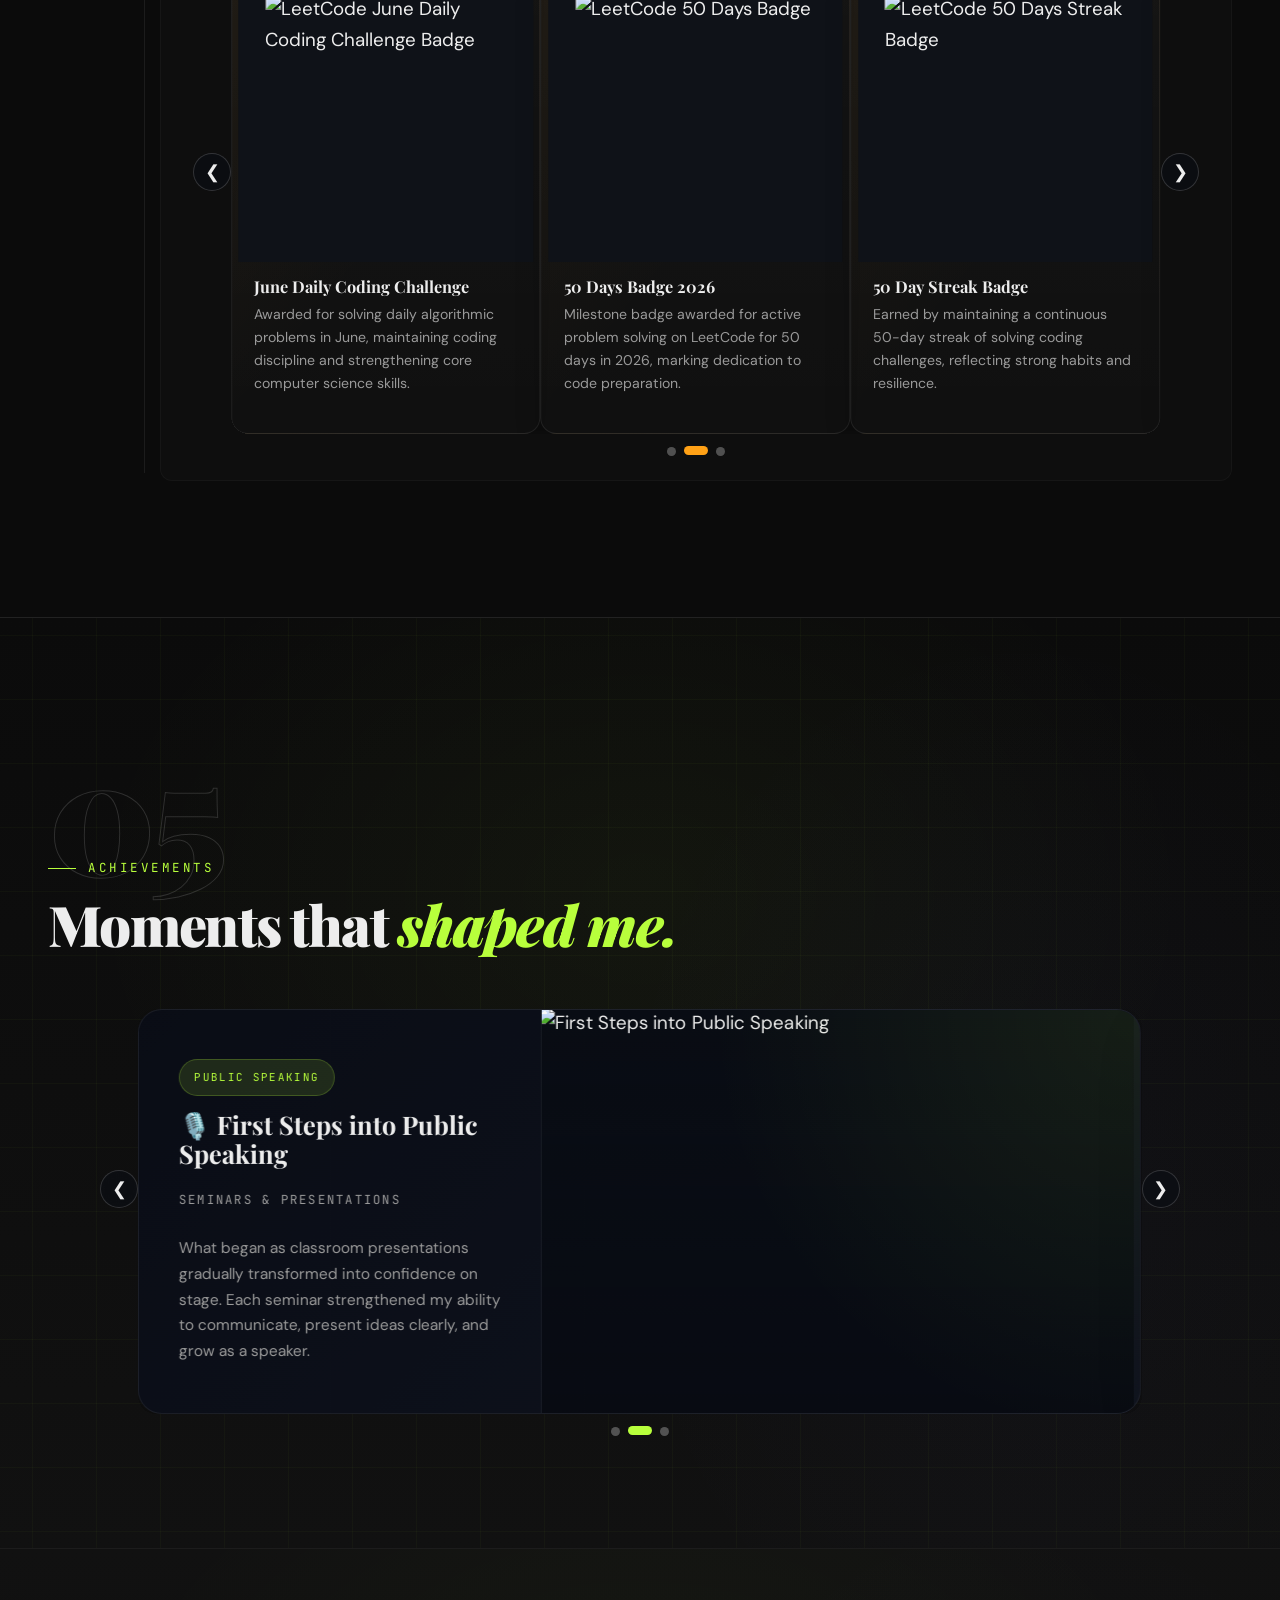
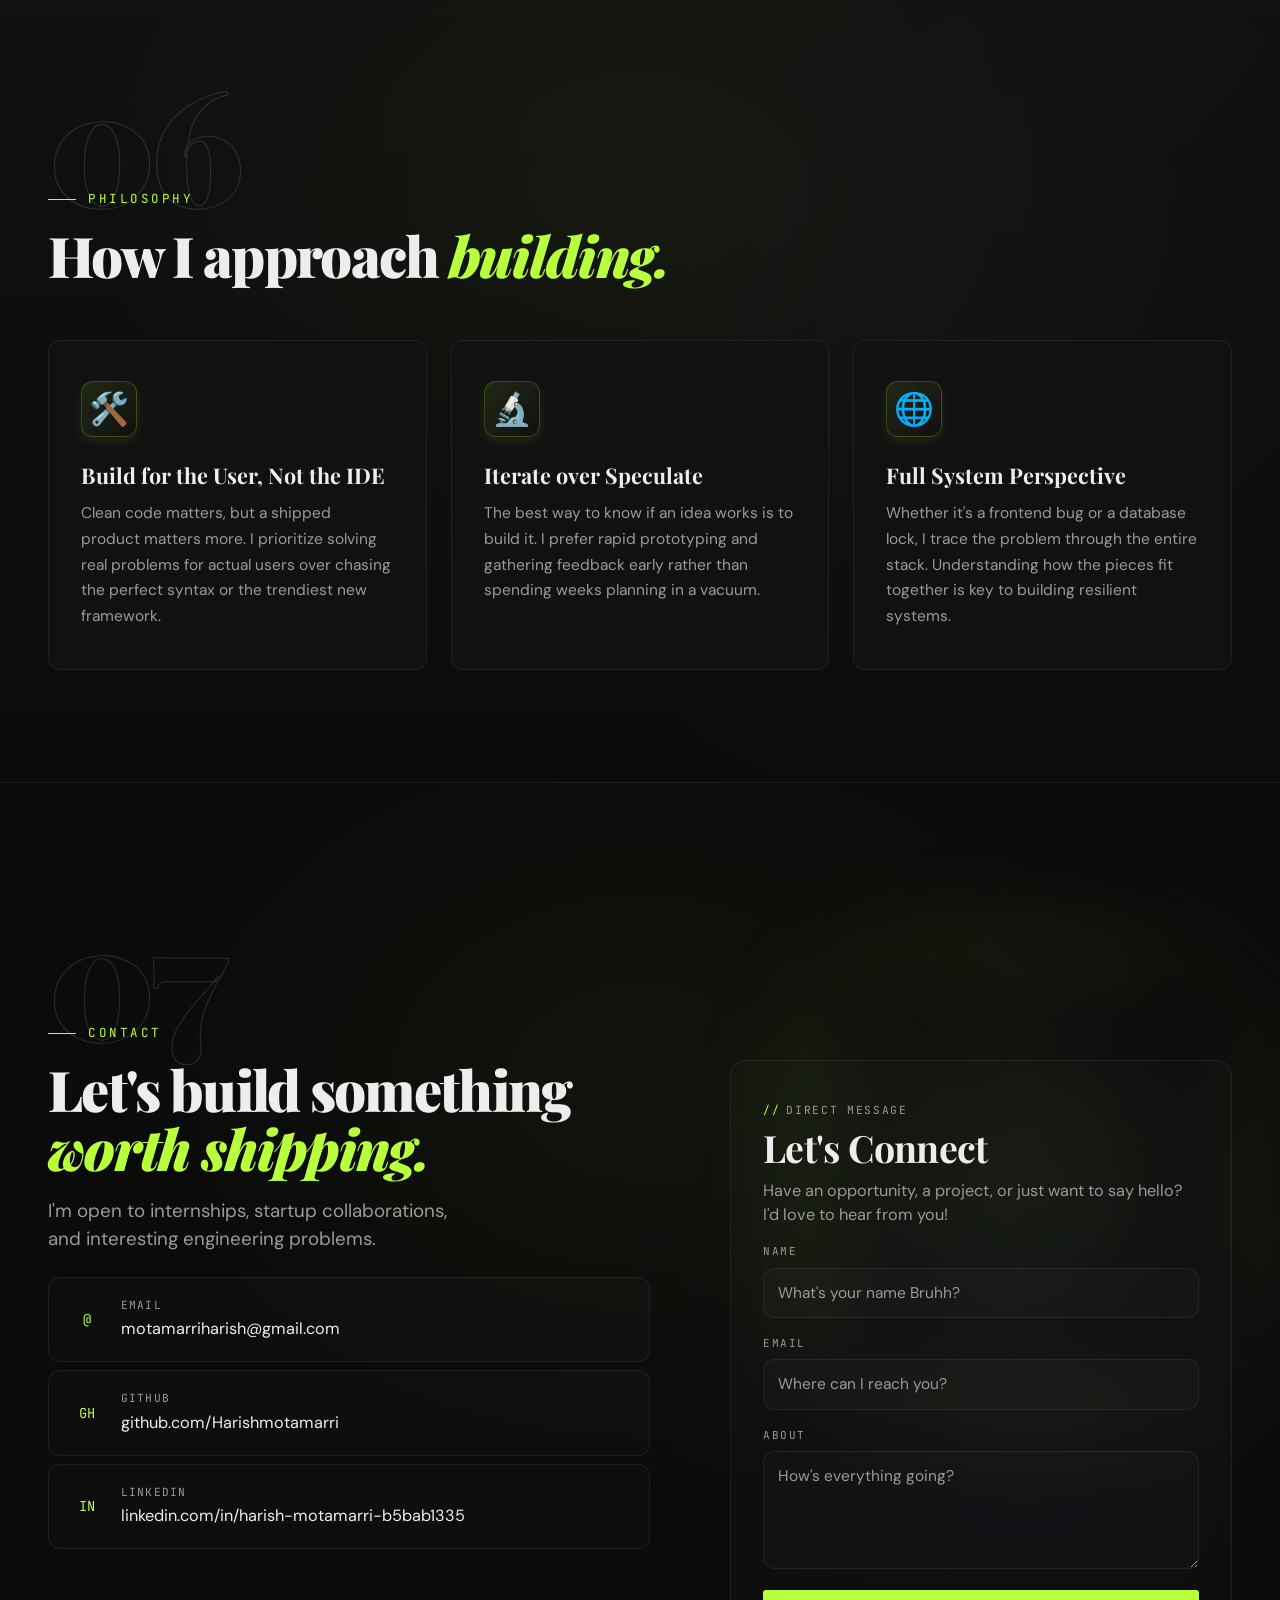
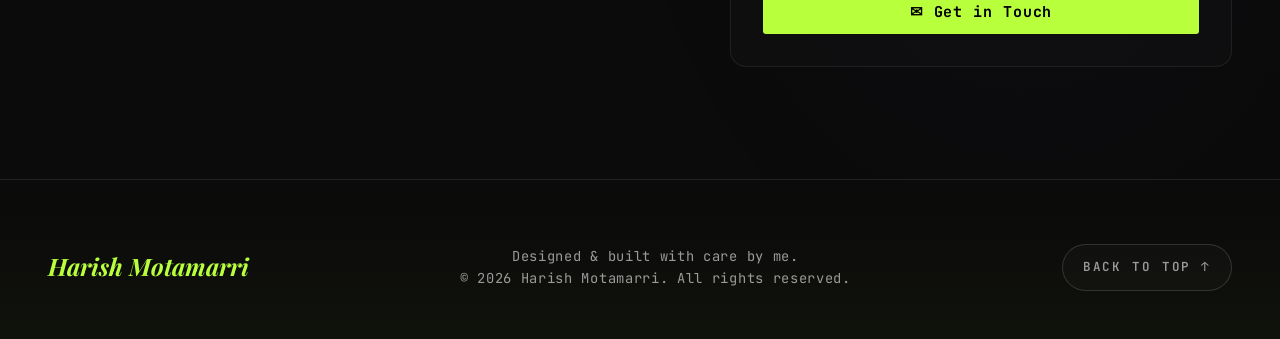
==== commit b9155ceb: "admin" ====
--- a/index.html
+++ b/index.html
@@ -2261,6 +2261,10 @@
                 <span class="contact-field-label">Name</span>
                 <input class="contact-input" id="contact-name" name="name" placeholder="What's your name Bruhh?" required type="text" />
               </label>
+              <label class="contact-field" for="contact-email">
+                <span class="contact-field-label">Email</span>
+                <input class="contact-input" id="contact-email" name="email" placeholder="Where can I reach you?" required type="email" />
+              </label>
               <label class="contact-field" for="contact-about">
                 <span class="contact-field-label">About</span>
                 <textarea class="contact-input contact-textarea" id="contact-about" name="about" placeholder="How's everything going?" required rows="4"></textarea>
@@ -2299,11 +2303,17 @@
       <img id="lightbox-img" src="" alt="Certificate Preview">
     </div>
   </div>
+  <!-- Toast Notification Container -->
+  <div id="toast-container" class="toast-container" aria-live="polite"></div>
+
   <script src="https://cdnjs.cloudflare.com/ajax/libs/gsap/3.12.5/gsap.min.js"></script>
+  <script src="https://cdn.jsdelivr.net/npm/@supabase/supabase-js@2"></script>
+  <script src="https://cdn.jsdelivr.net/npm/ua-parser-js@0.7.37/dist/ua-parser.min.js"></script>
+  <script src="js/supabase.js"></script>
   <script defer src="js/clickspark.js"></script>
   <script defer src="js/cursorgrid.js"></script>
   <script defer src="js/targetcursor.js"></script>
-  <script defer="" src="js/main.js"></script>
+  <script defer src="js/main.js"></script>
+  <script defer src="js/analytics.js"></script>
 </body>
-
 </html>
--- a/css/style.css
+++ b/css/style.css
@@ -6121,3 +6121,106 @@
         font-size: 0.88rem;
       }
     }
+
+    /* ---- Toast Notifications ---- */
+    .toast-container {
+      position: fixed;
+      bottom: 24px;
+      right: 24px;
+      display: flex;
+      flex-direction: column;
+      gap: 12px;
+      z-index: 99999;
+      pointer-events: none;
+    }
+
+    .toast {
+      pointer-events: auto;
+      background: rgba(18, 18, 18, 0.85);
+      backdrop-filter: blur(12px);
+      -webkit-backdrop-filter: blur(12px);
+      border: 1px solid rgba(255, 255, 255, 0.08);
+      border-left: 4px solid var(--accent);
+      border-radius: 12px;
+      padding: 16px 20px;
+      color: var(--text);
+      font-family: var(--body);
+      font-size: 14.5px;
+      display: flex;
+      align-items: center;
+      gap: 12px;
+      box-shadow: 0 12px 32px rgba(0, 0, 0, 0.4);
+      transform: translateY(24px) scale(0.95);
+      opacity: 0;
+      transition: transform 0.35s cubic-bezier(0.34, 1.56, 0.64, 1), opacity 0.3s ease;
+      max-width: 380px;
+      width: calc(100vw - 48px);
+    }
+
+    .toast.show {
+      transform: translateY(0) scale(1);
+      opacity: 1;
+    }
+
+    .toast-icon {
+      font-size: 18px;
+      display: flex;
+      align-items: center;
+      justify-content: center;
+      flex-shrink: 0;
+    }
+
+    .toast-message {
+      flex-grow: 1;
+      line-height: 1.4;
+      font-weight: 500;
+    }
+
+    .toast-close {
+      background: none;
+      border: none;
+      color: var(--muted2);
+      font-size: 18px;
+      cursor: pointer;
+      padding: 0 4px;
+      line-height: 1;
+      transition: color 0.2s ease;
+    }
+
+    .toast-close:hover {
+      color: var(--text);
+    }
+
+    /* Toast States */
+    .toast.toast-success {
+      border-left-color: var(--accent);
+    }
+
+    .toast.toast-error {
+      border-left-color: #ff4a4a;
+    }
+
+    .toast.toast-info {
+      border-left-color: #4da6ff;
+    }
+
+    /* Light Theme Adaptive Styling */
+    [data-theme="light"] .toast {
+      background: rgba(255, 255, 255, 0.92);
+      border: 1px solid rgba(57, 45, 24, 0.12);
+      color: #2b251d;
+      box-shadow: 0 12px 32px rgba(57, 45, 24, 0.15);
+    }
+    
+    [data-theme="light"] .toast.toast-success {
+      border-left-color: var(--accent);
+    }
+    
+    [data-theme="light"] .toast.toast-error {
+      border-left-color: #cc2929;
+    }
+
+    [data-theme="light"] .toast.toast-info {
+      border-left-color: #0066cc;
+    }
+
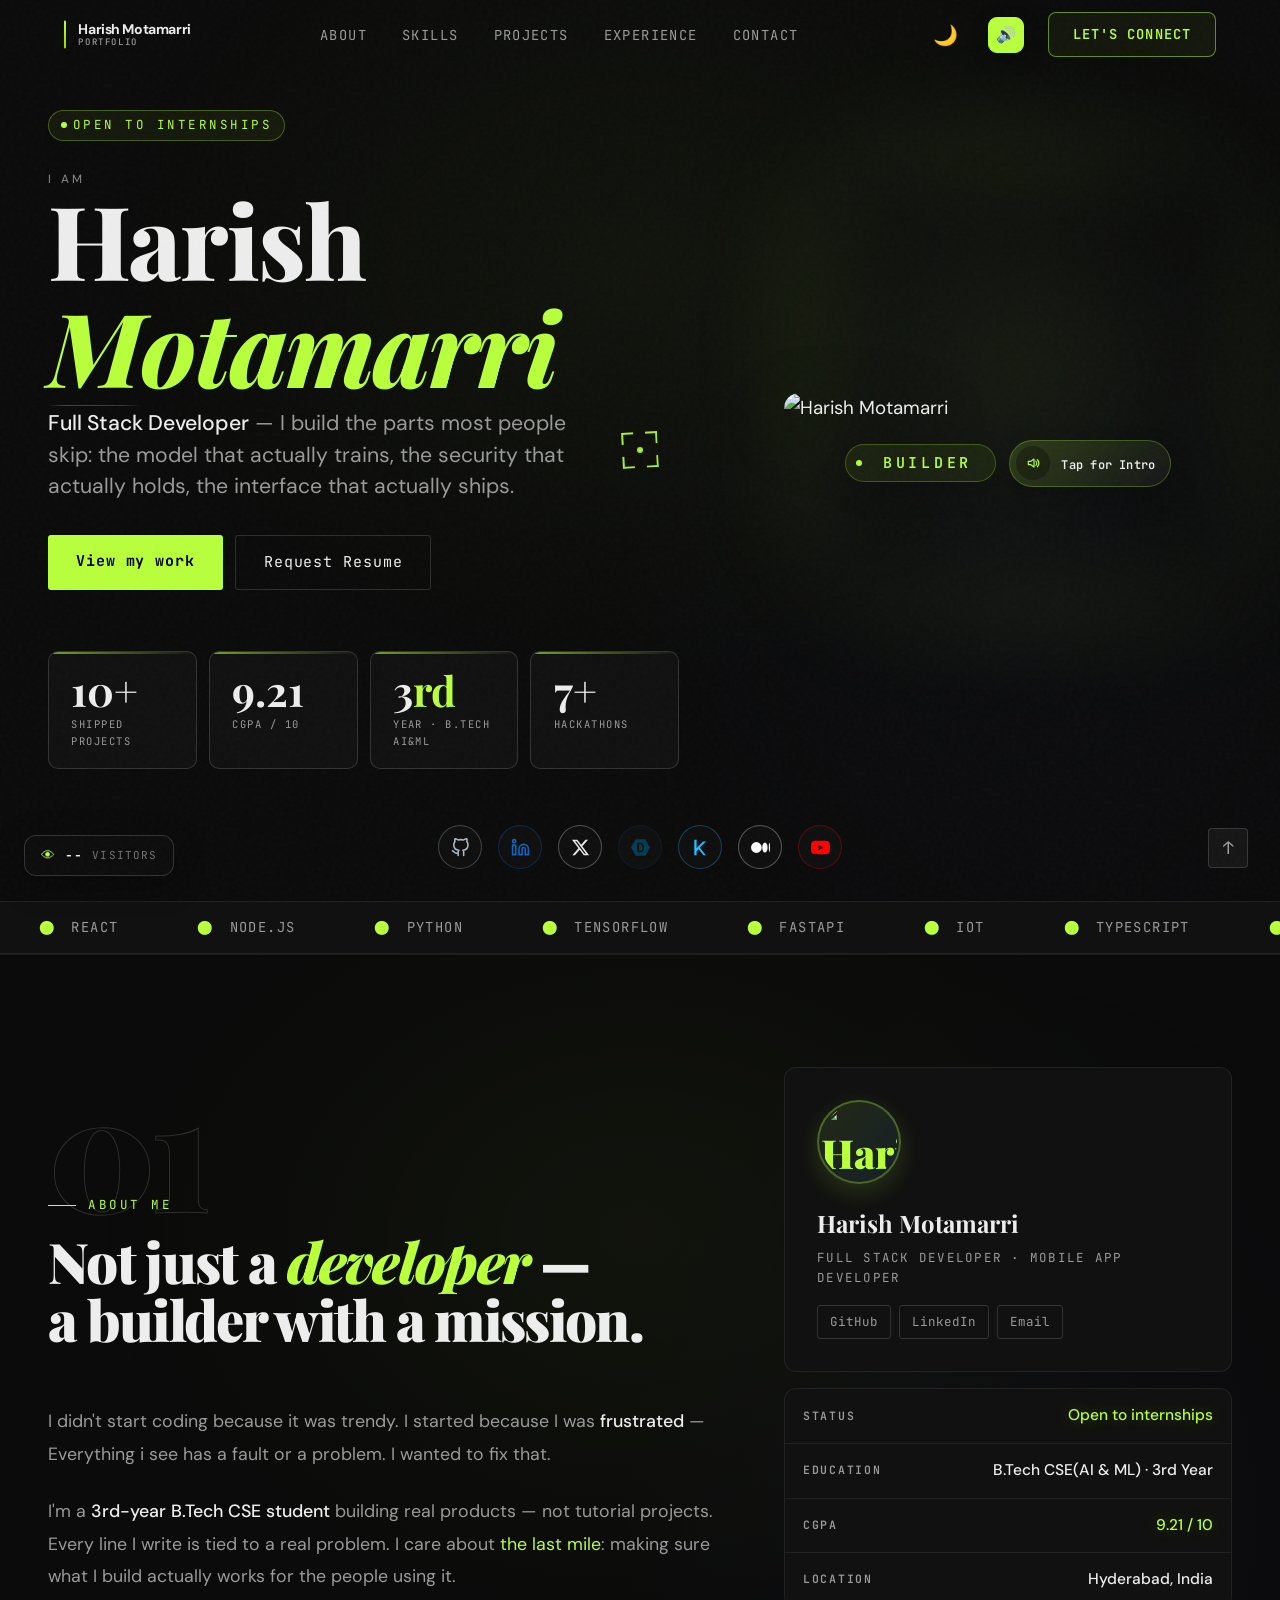
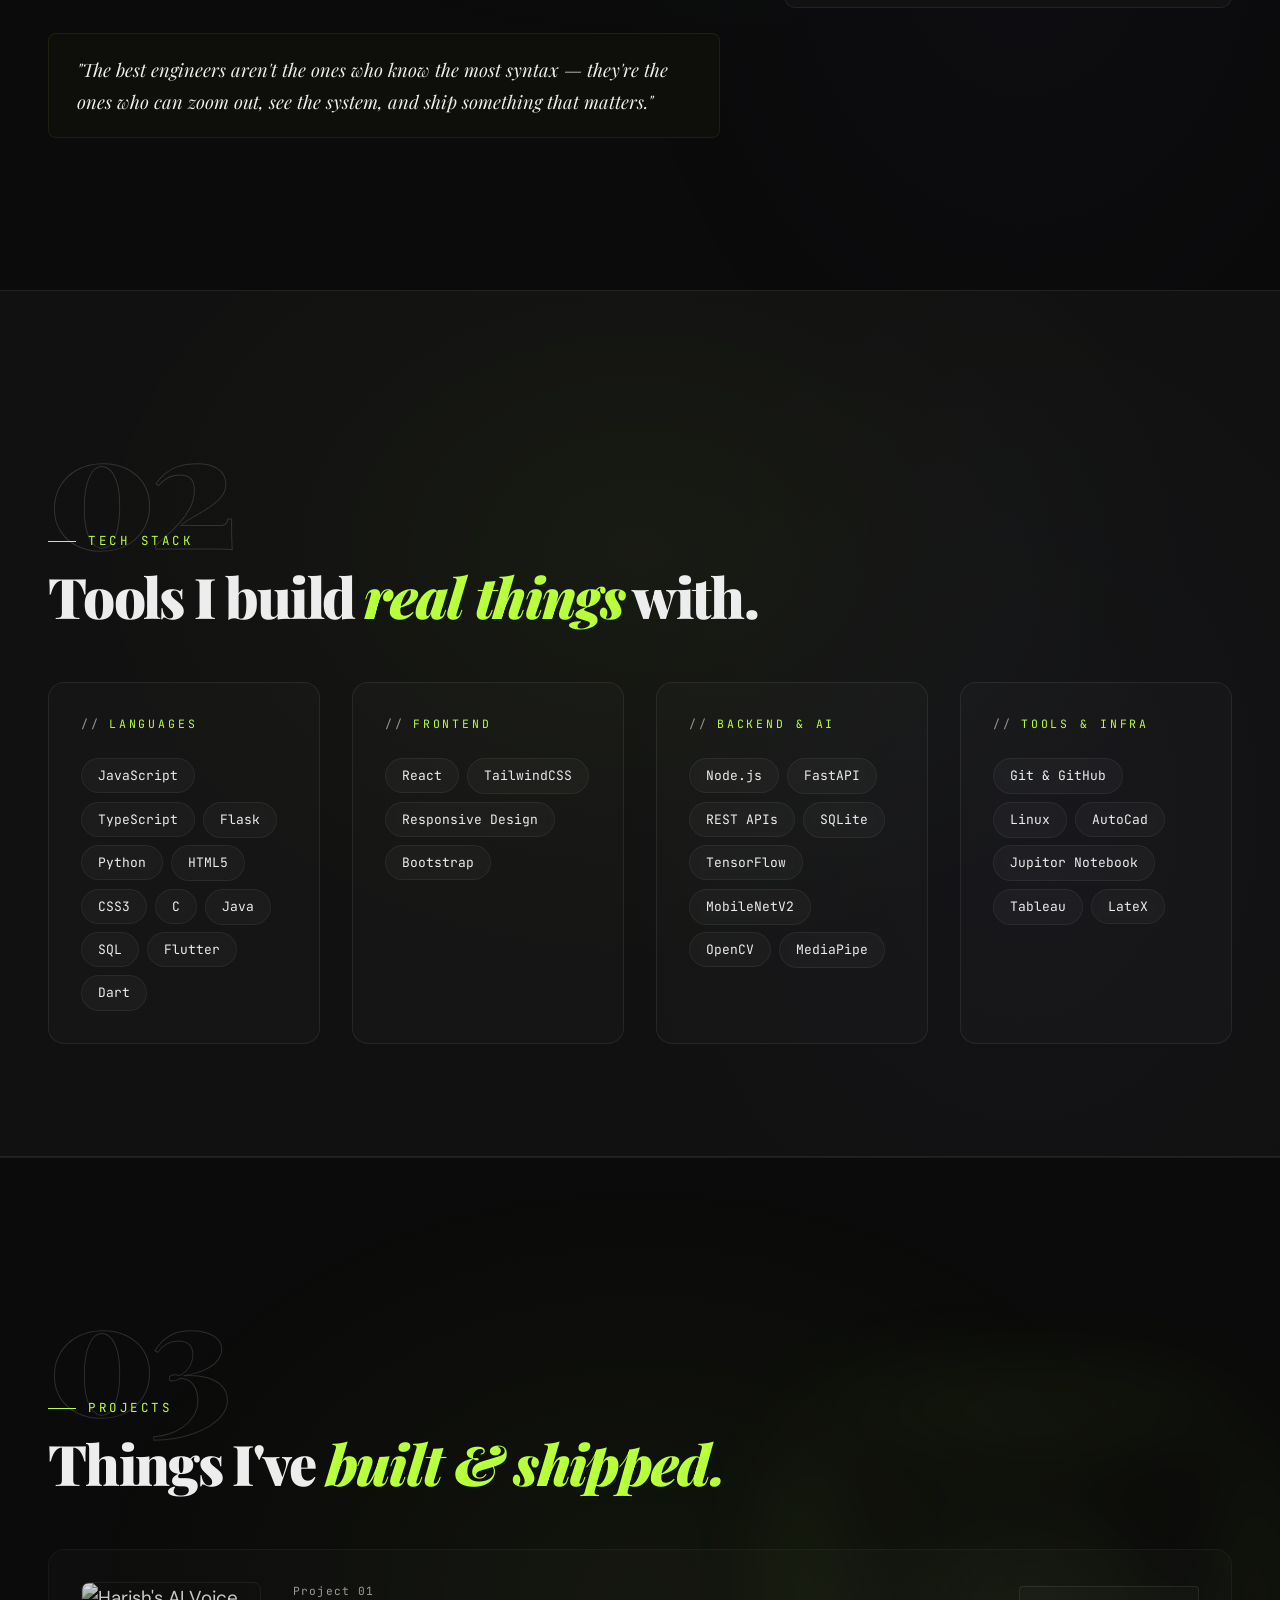
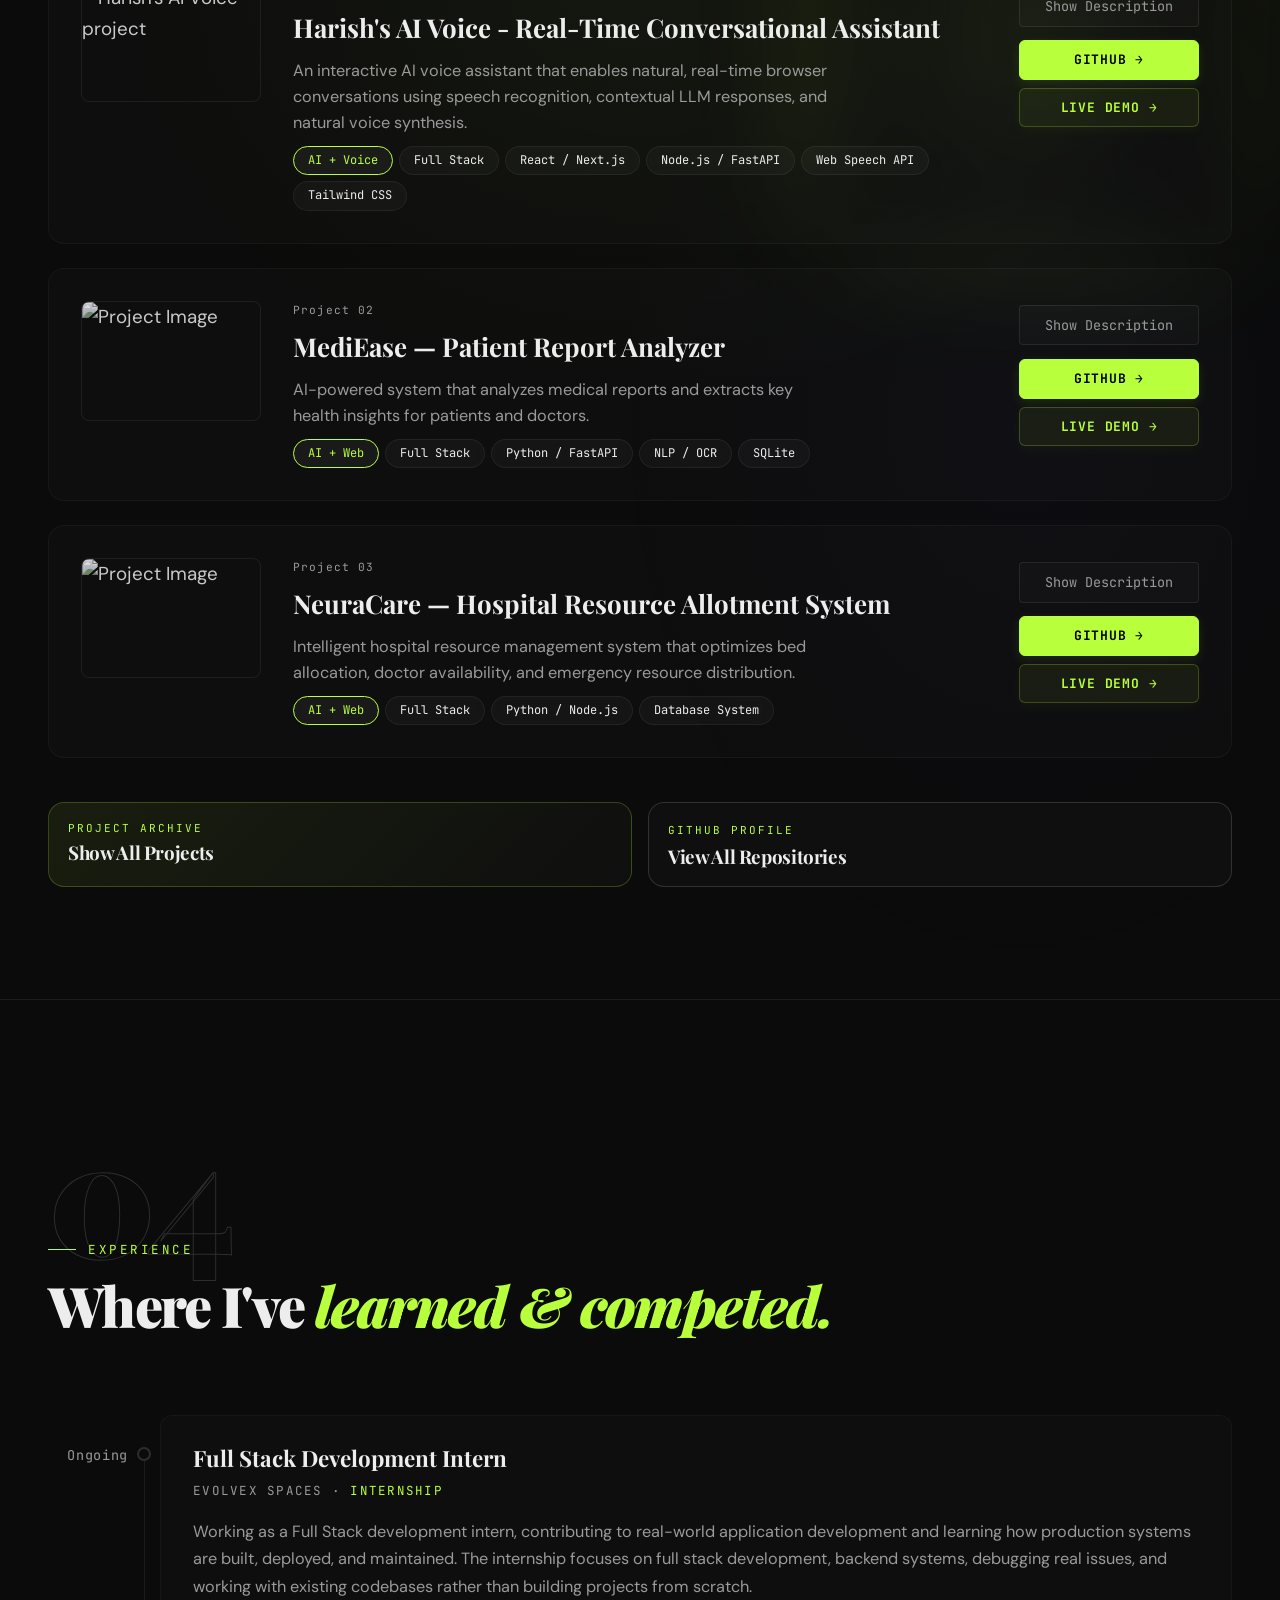
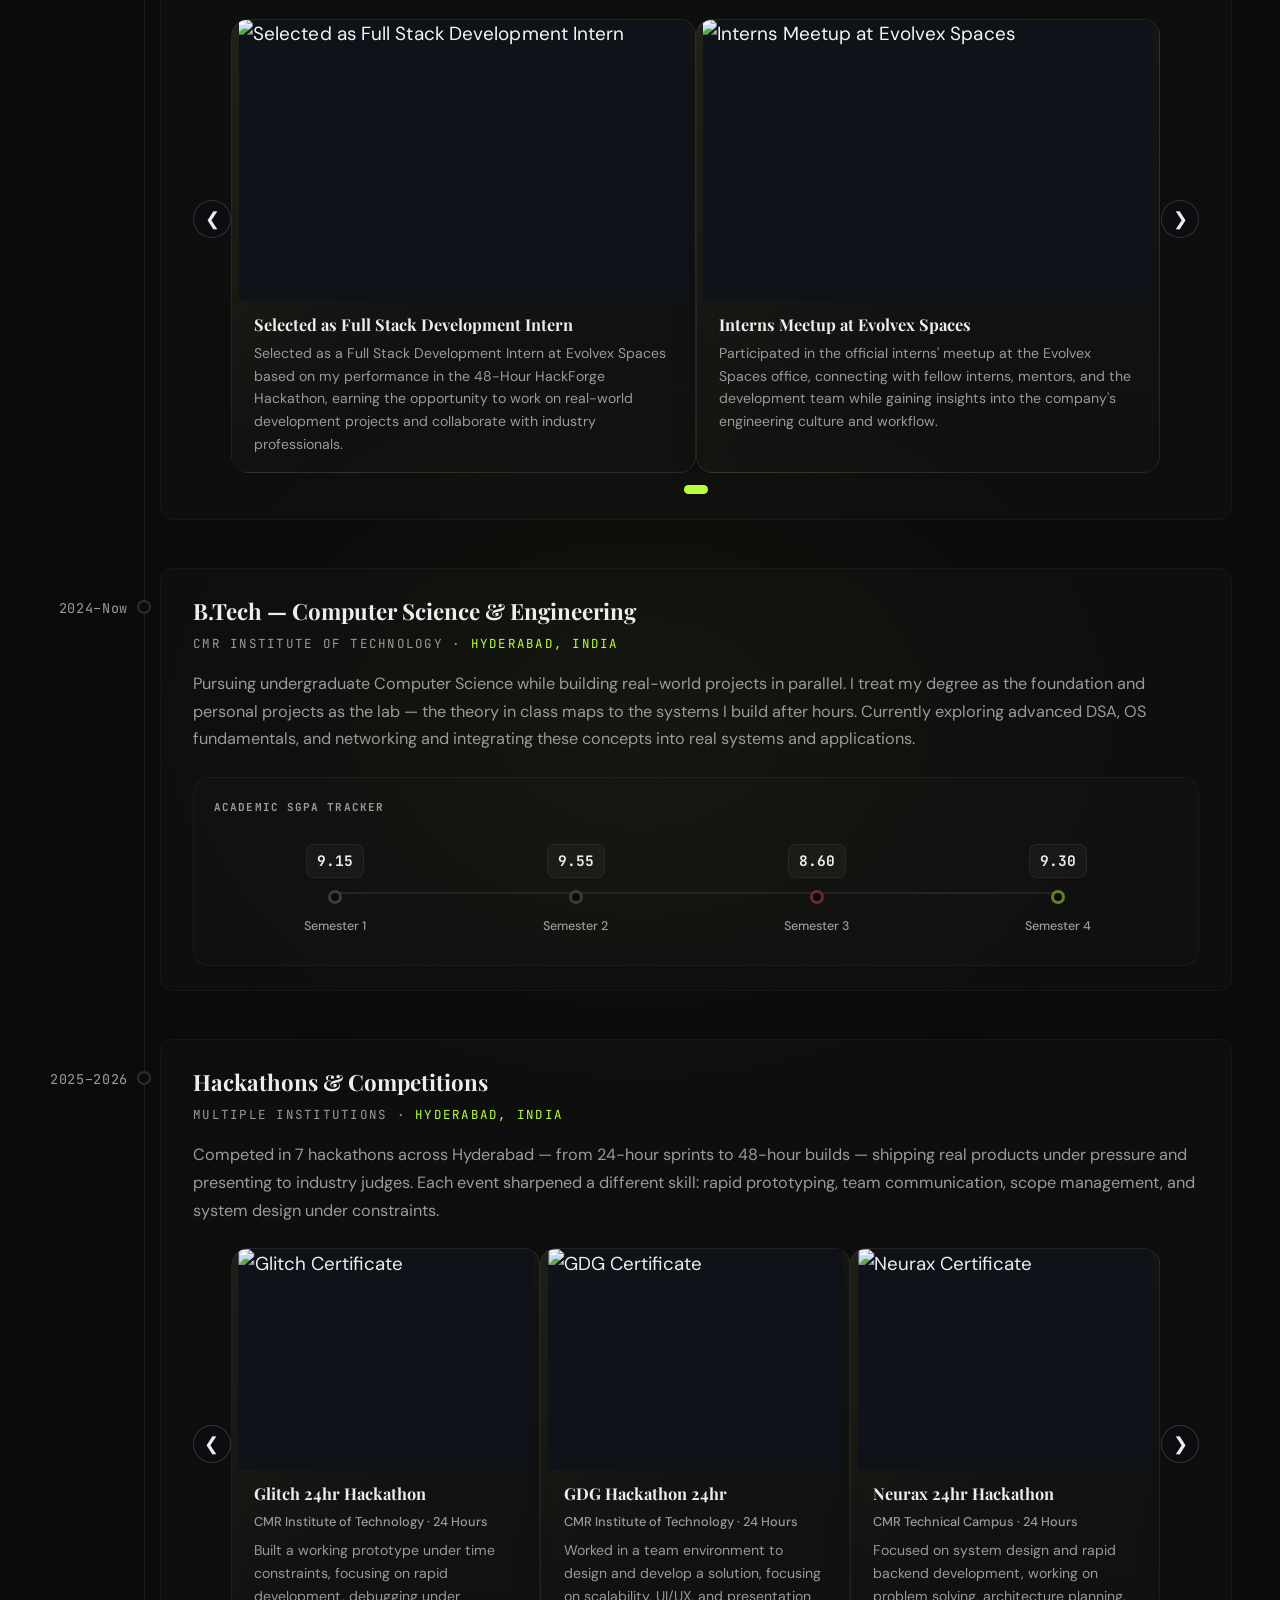
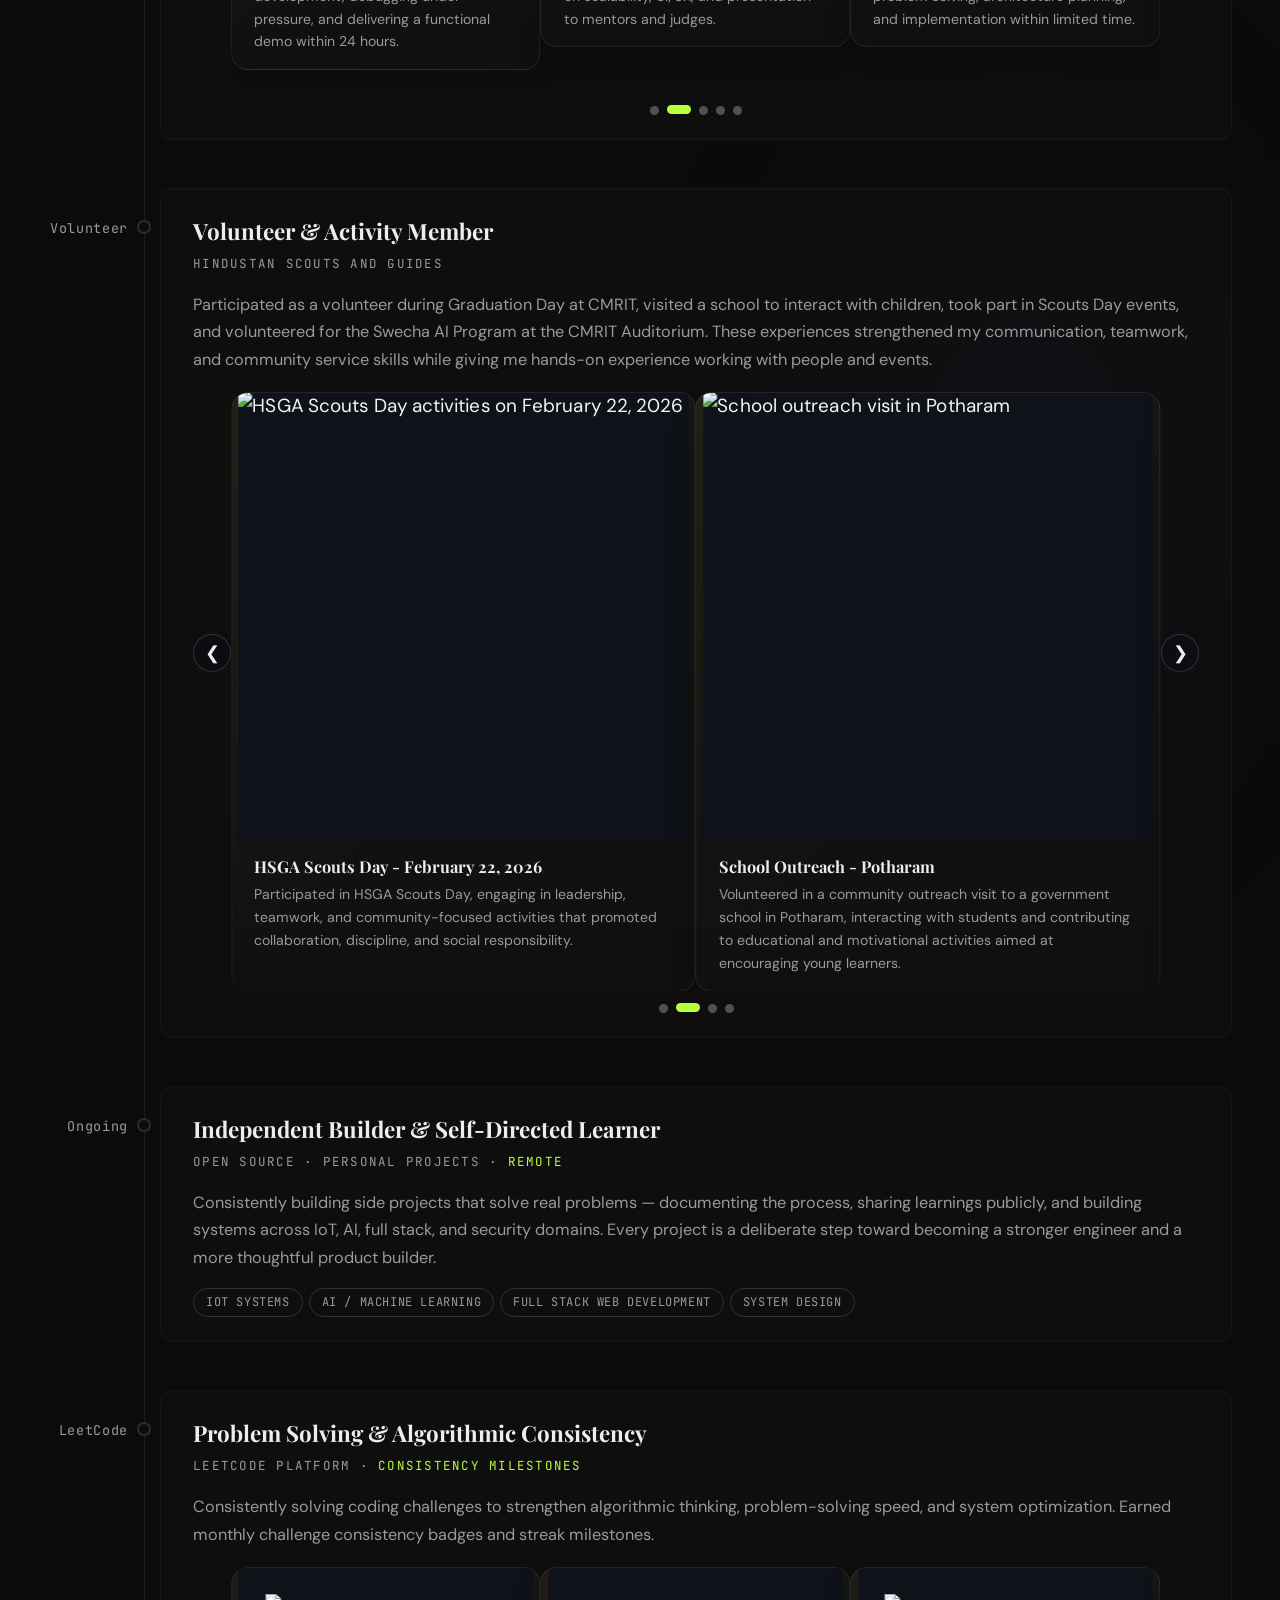
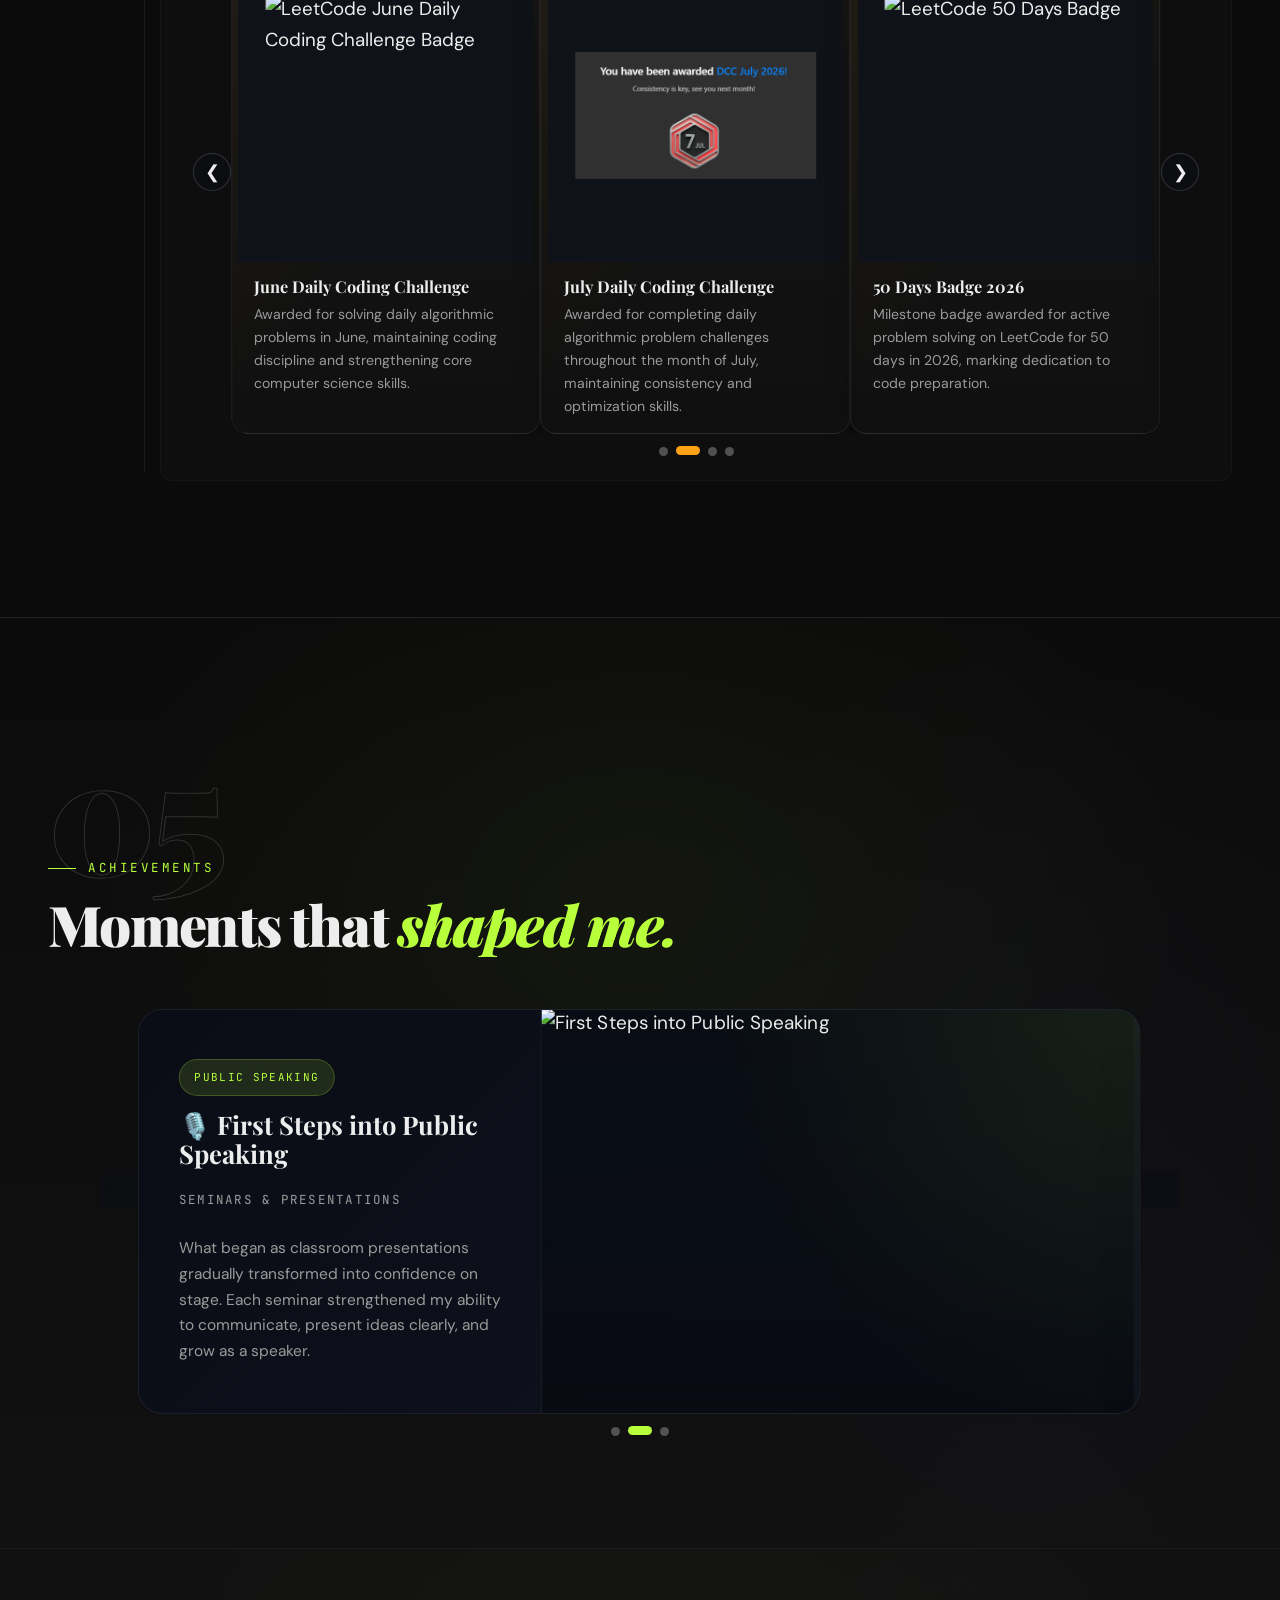
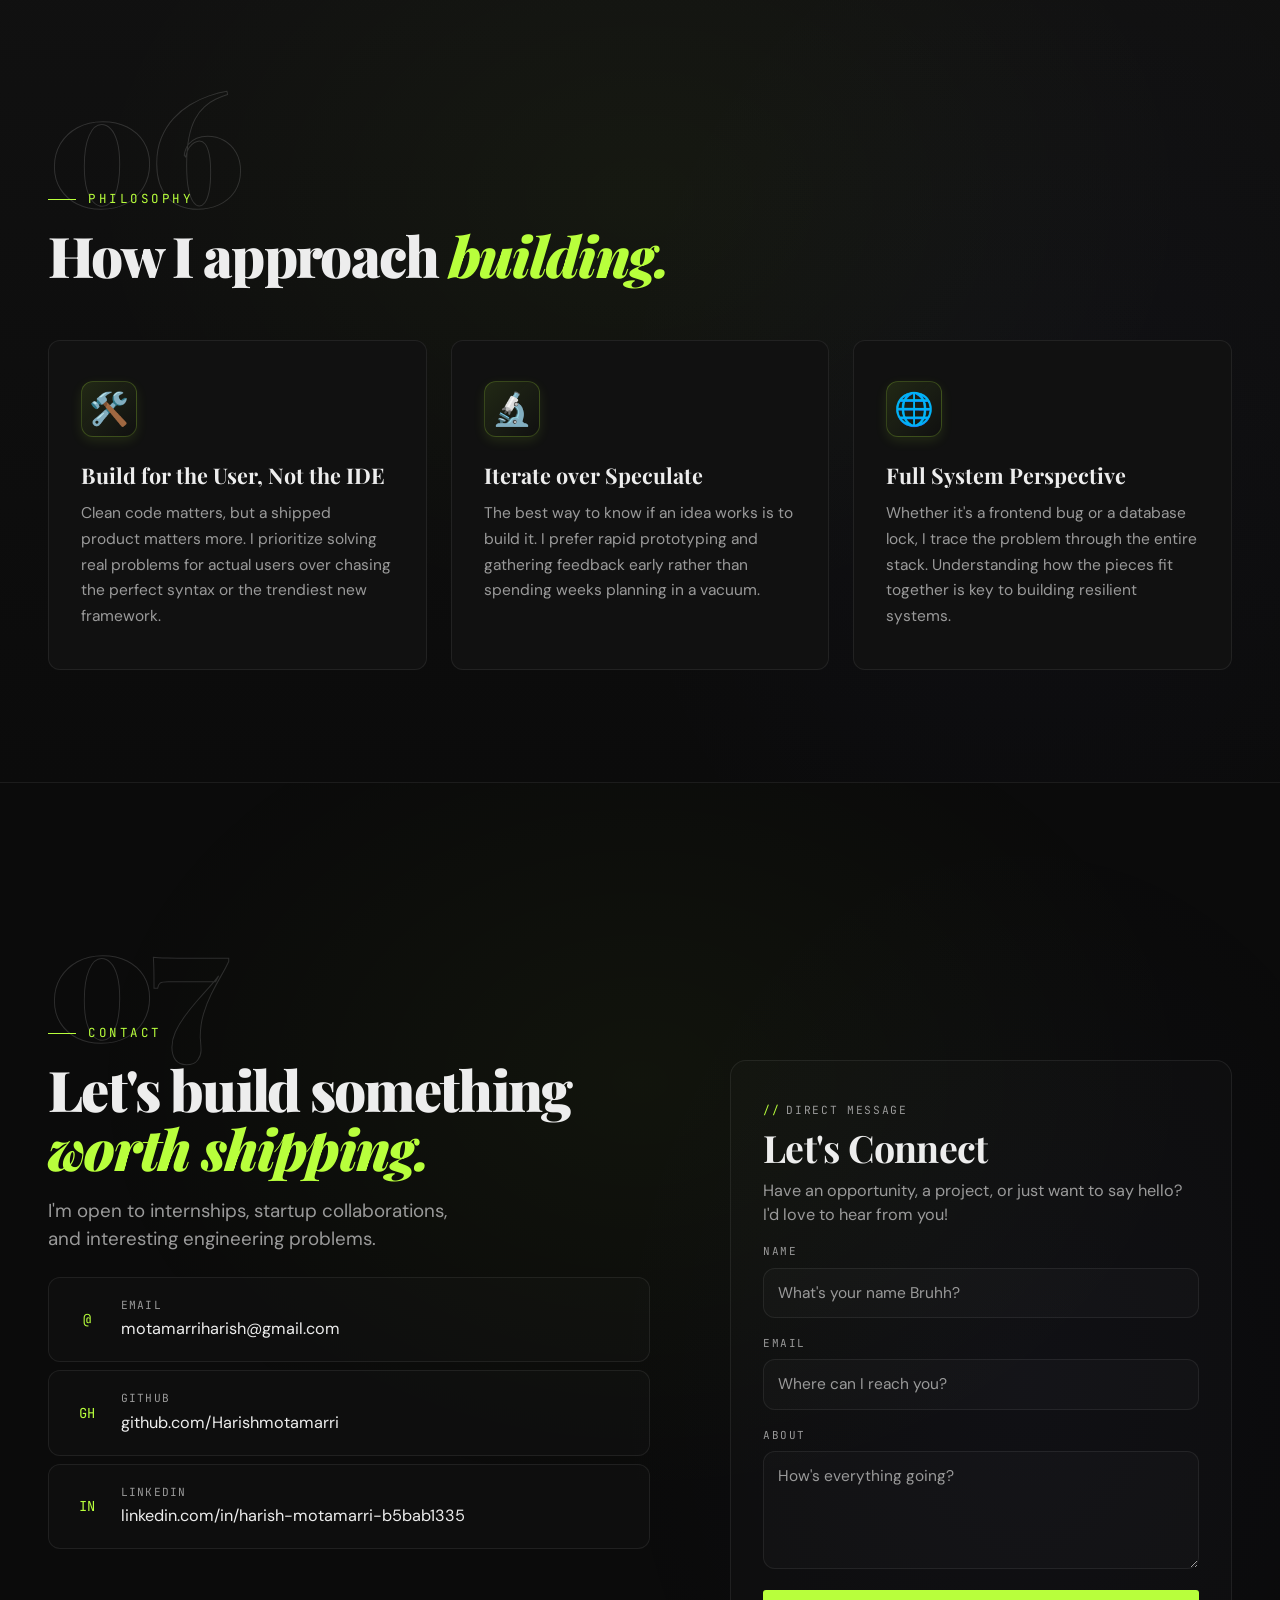
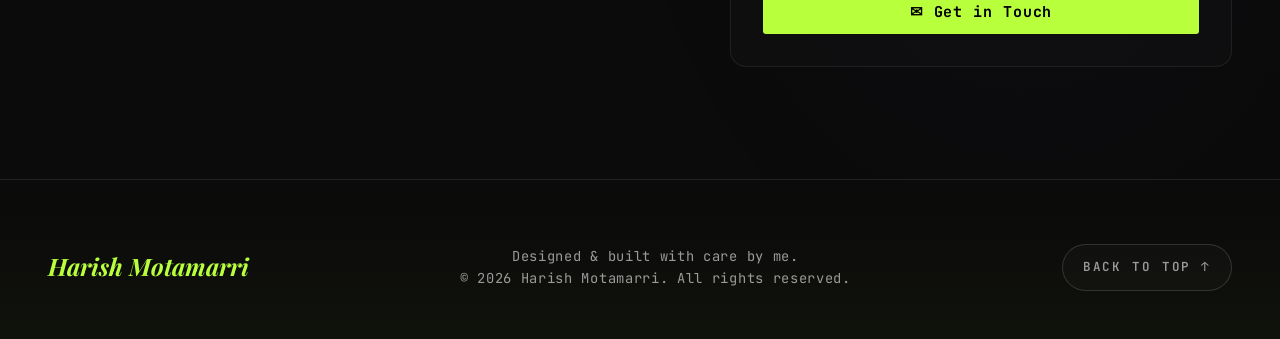
==== commit d713f676: "admin improvements" ====
--- a/index.html
+++ b/index.html
@@ -2075,6 +2075,15 @@
                   </article>
                   <article class="lc-card lc-slide">
                     <figure class="lc-media">
+                      <img src="assets/images/Leetcode_dcc_July.png" alt="LeetCode July Daily Coding Challenge Badge">
+                    </figure>
+                    <div class="lc-content">
+                      <h4 class="lc-title">July Daily Coding Challenge</h4>
+                      <p class="lc-desc">Awarded for completing daily algorithmic problem challenges throughout the month of July, maintaining consistency and optimization skills.</p>
+                    </div>
+                  </article>
+                  <article class="lc-card lc-slide">
+                    <figure class="lc-media">
                       <img src="assets/images/50_day_badge.png" alt="LeetCode 50 Days Badge">
                     </figure>
                     <div class="lc-content">
@@ -2109,6 +2118,7 @@
                 <button class="lc-dot" type="button" aria-label="Go to milestone 3"></button>
                 <button class="lc-dot" type="button" aria-label="Go to milestone 4"></button>
                 <button class="lc-dot" type="button" aria-label="Go to milestone 5"></button>
+                <button class="lc-dot" type="button" aria-label="Go to milestone 6"></button>
               </div>
             </div>
           </div>
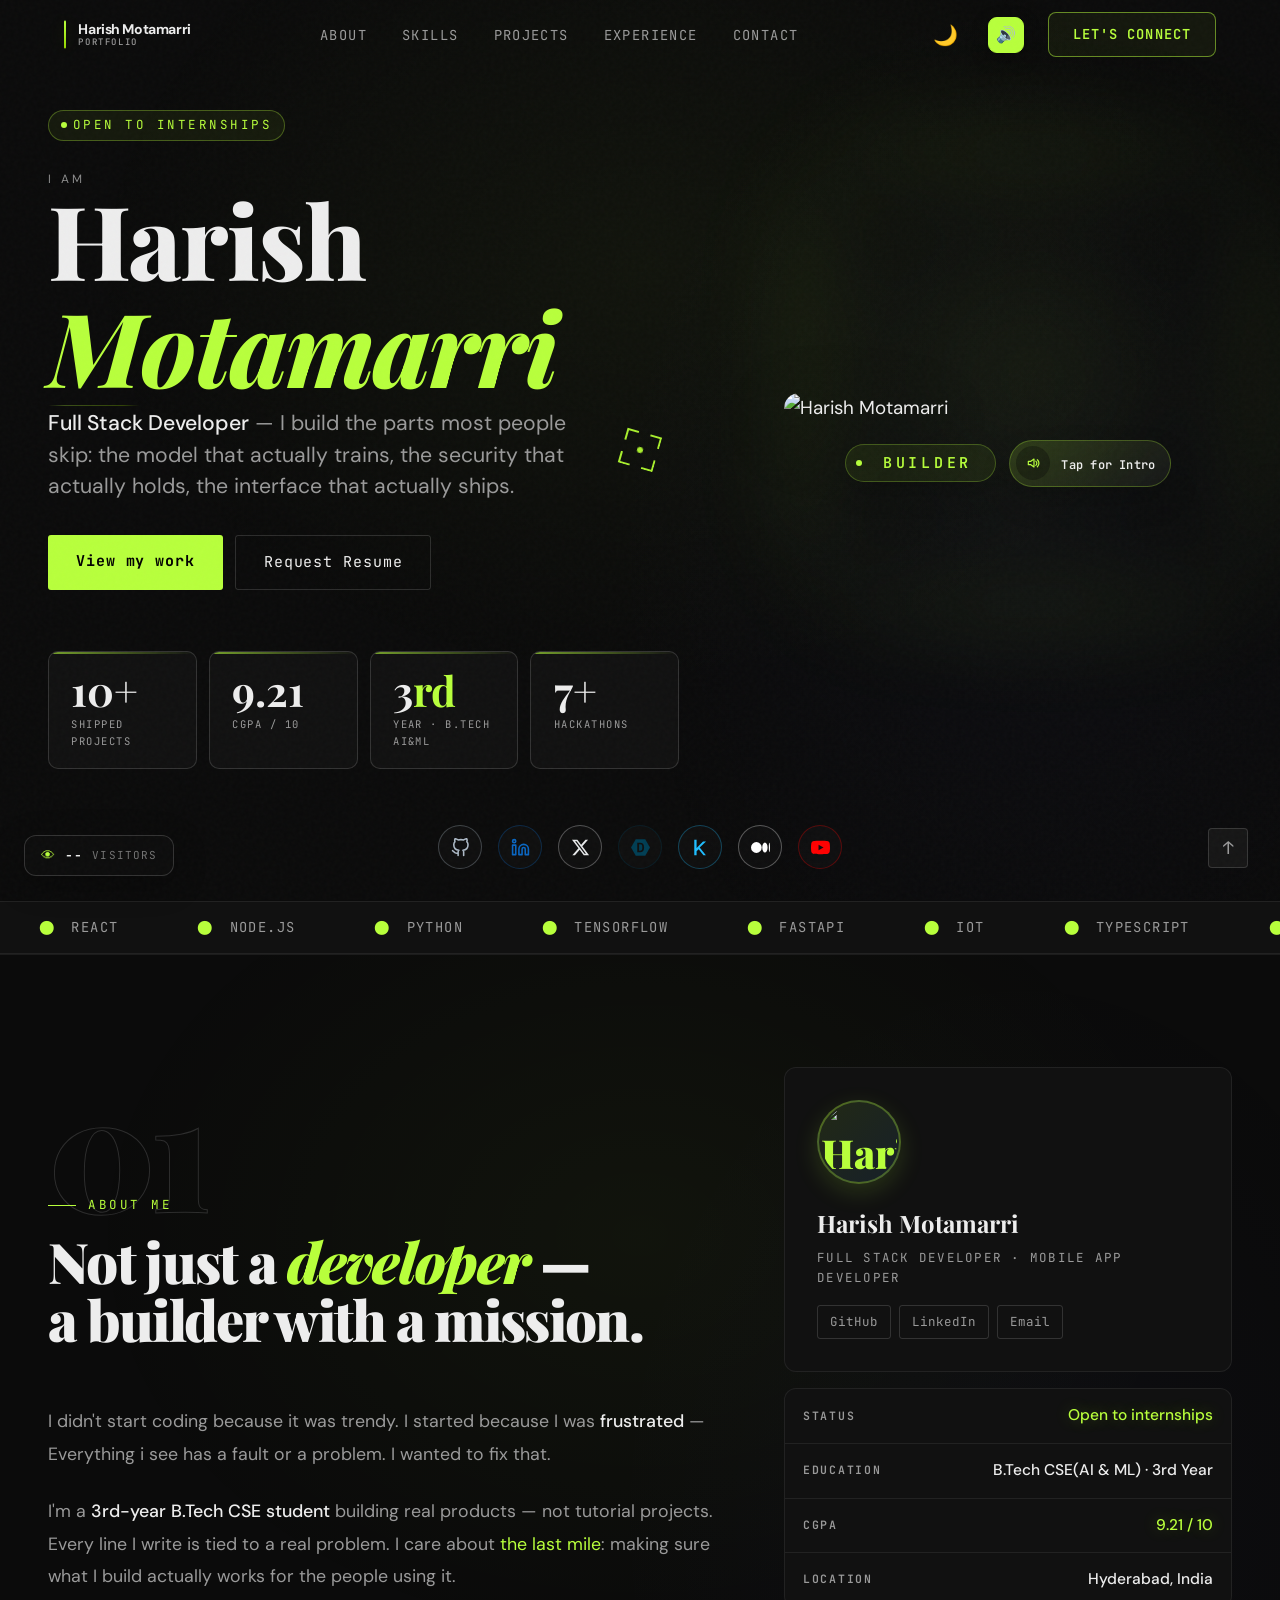
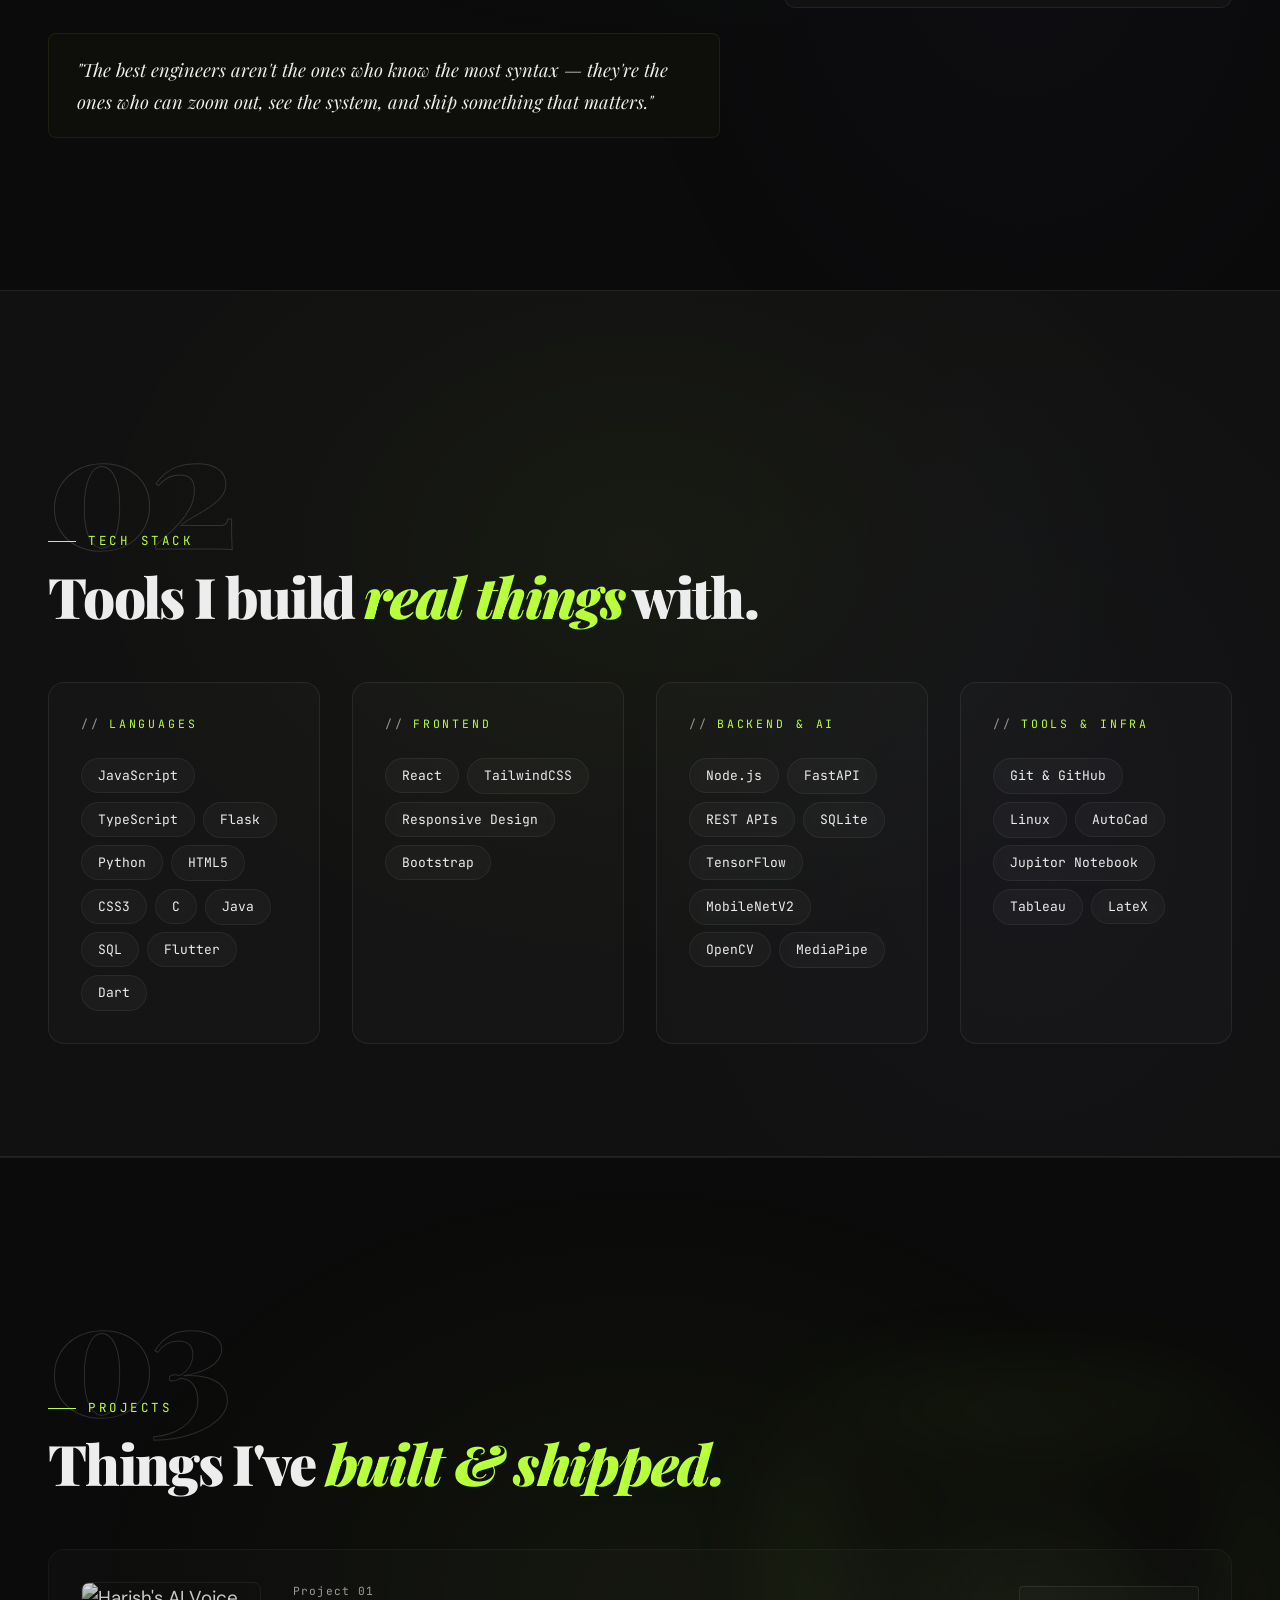
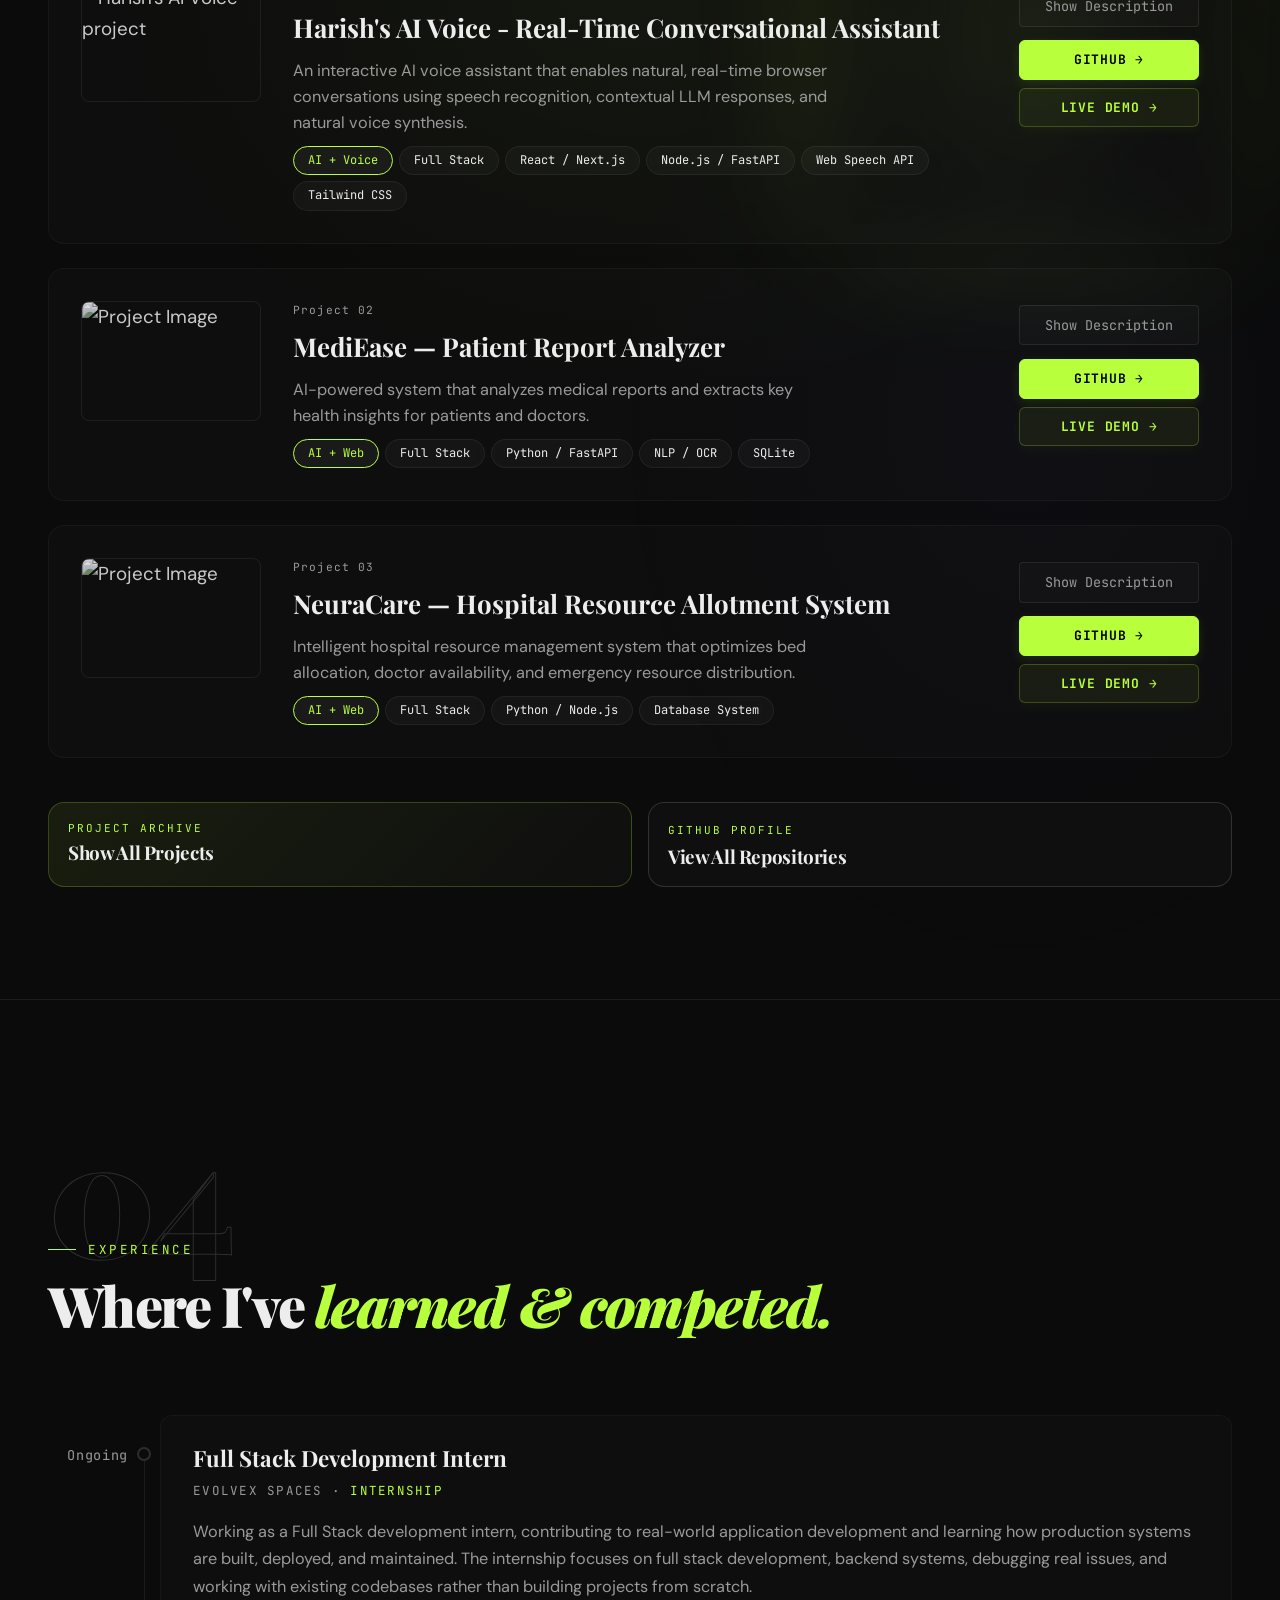
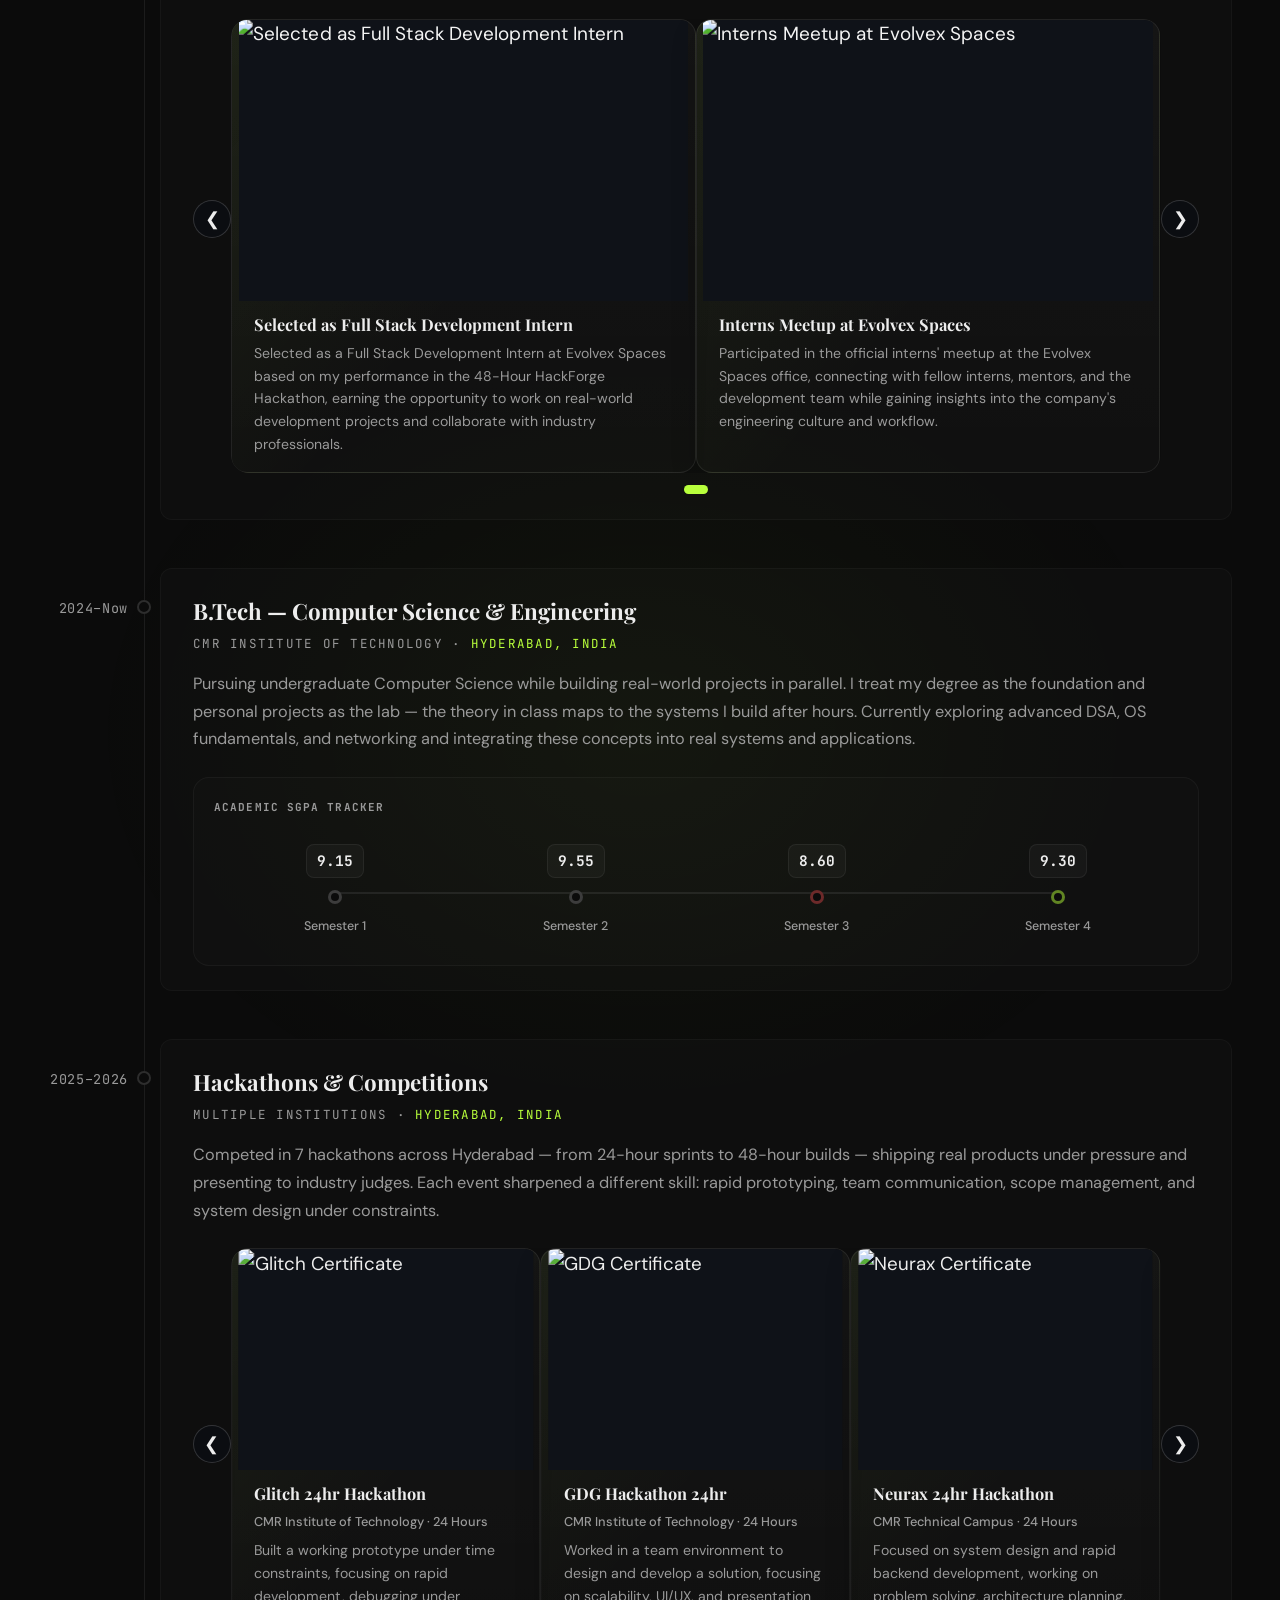
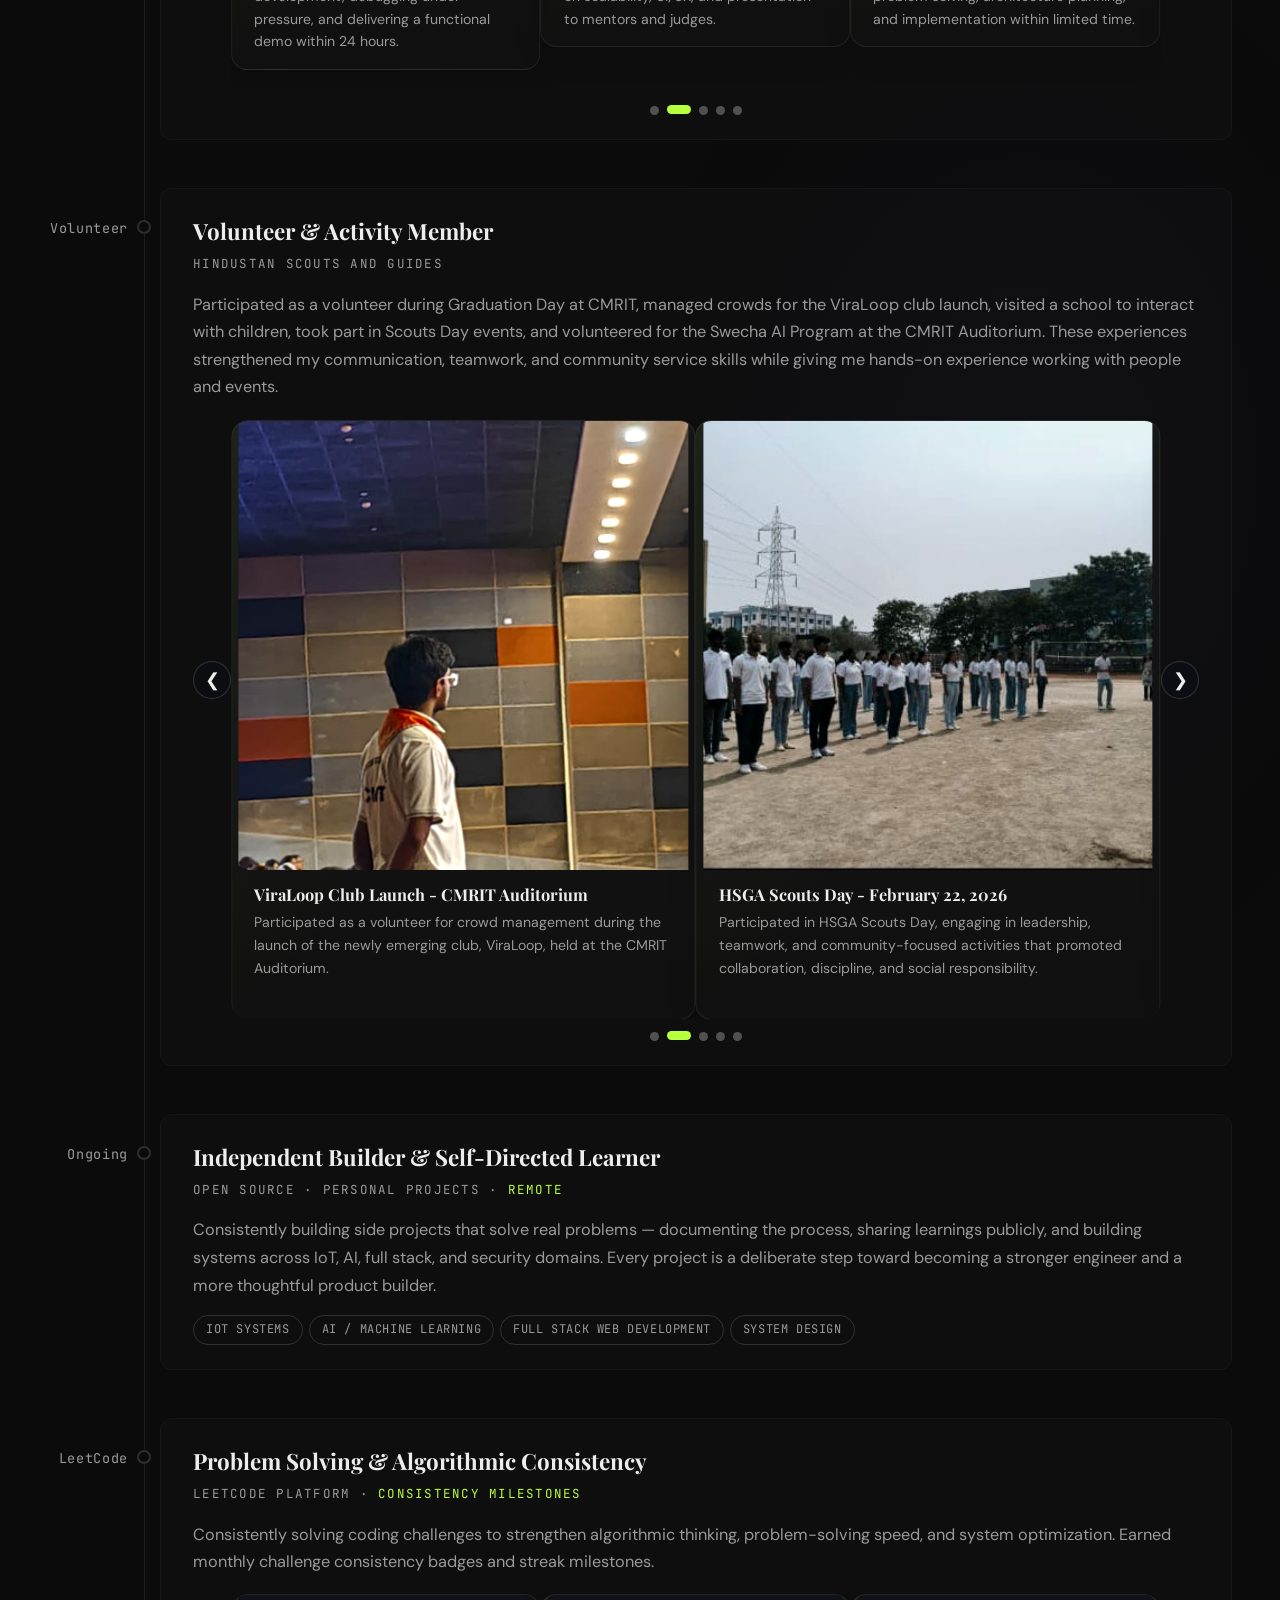
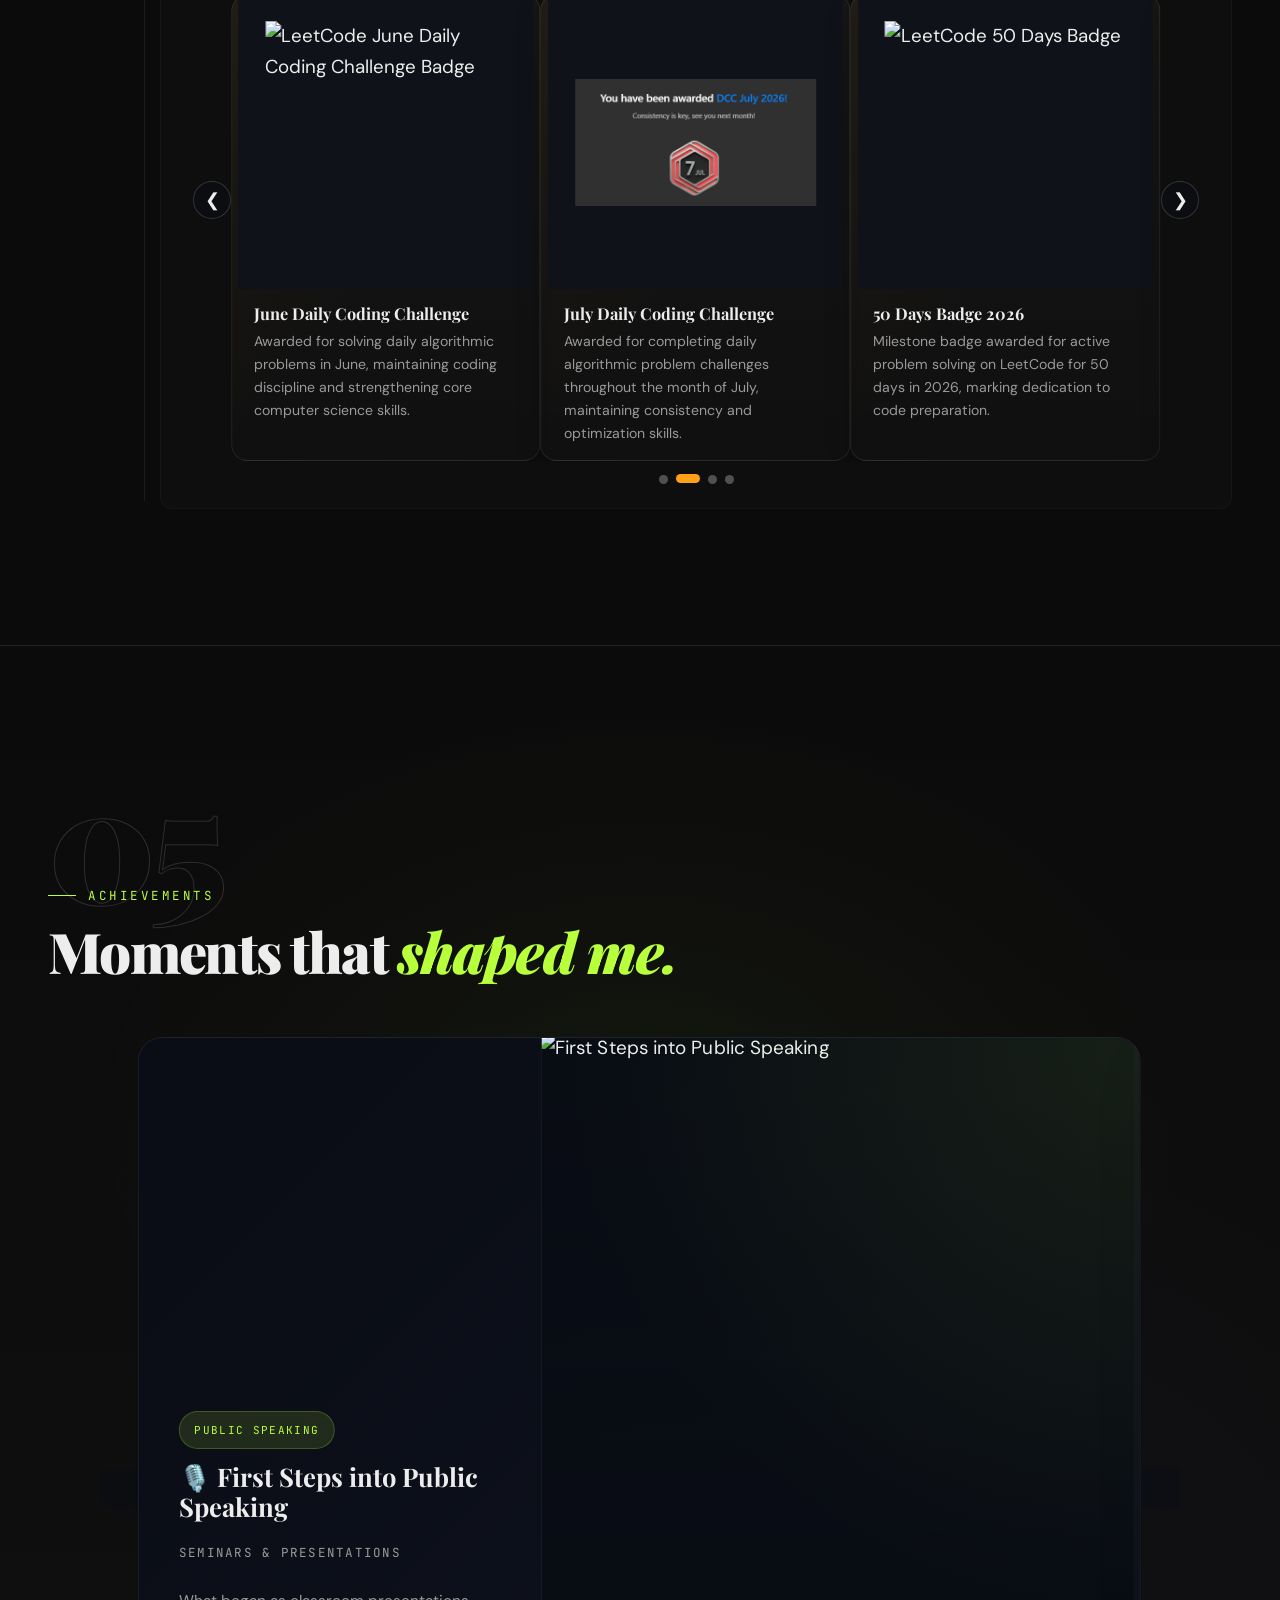
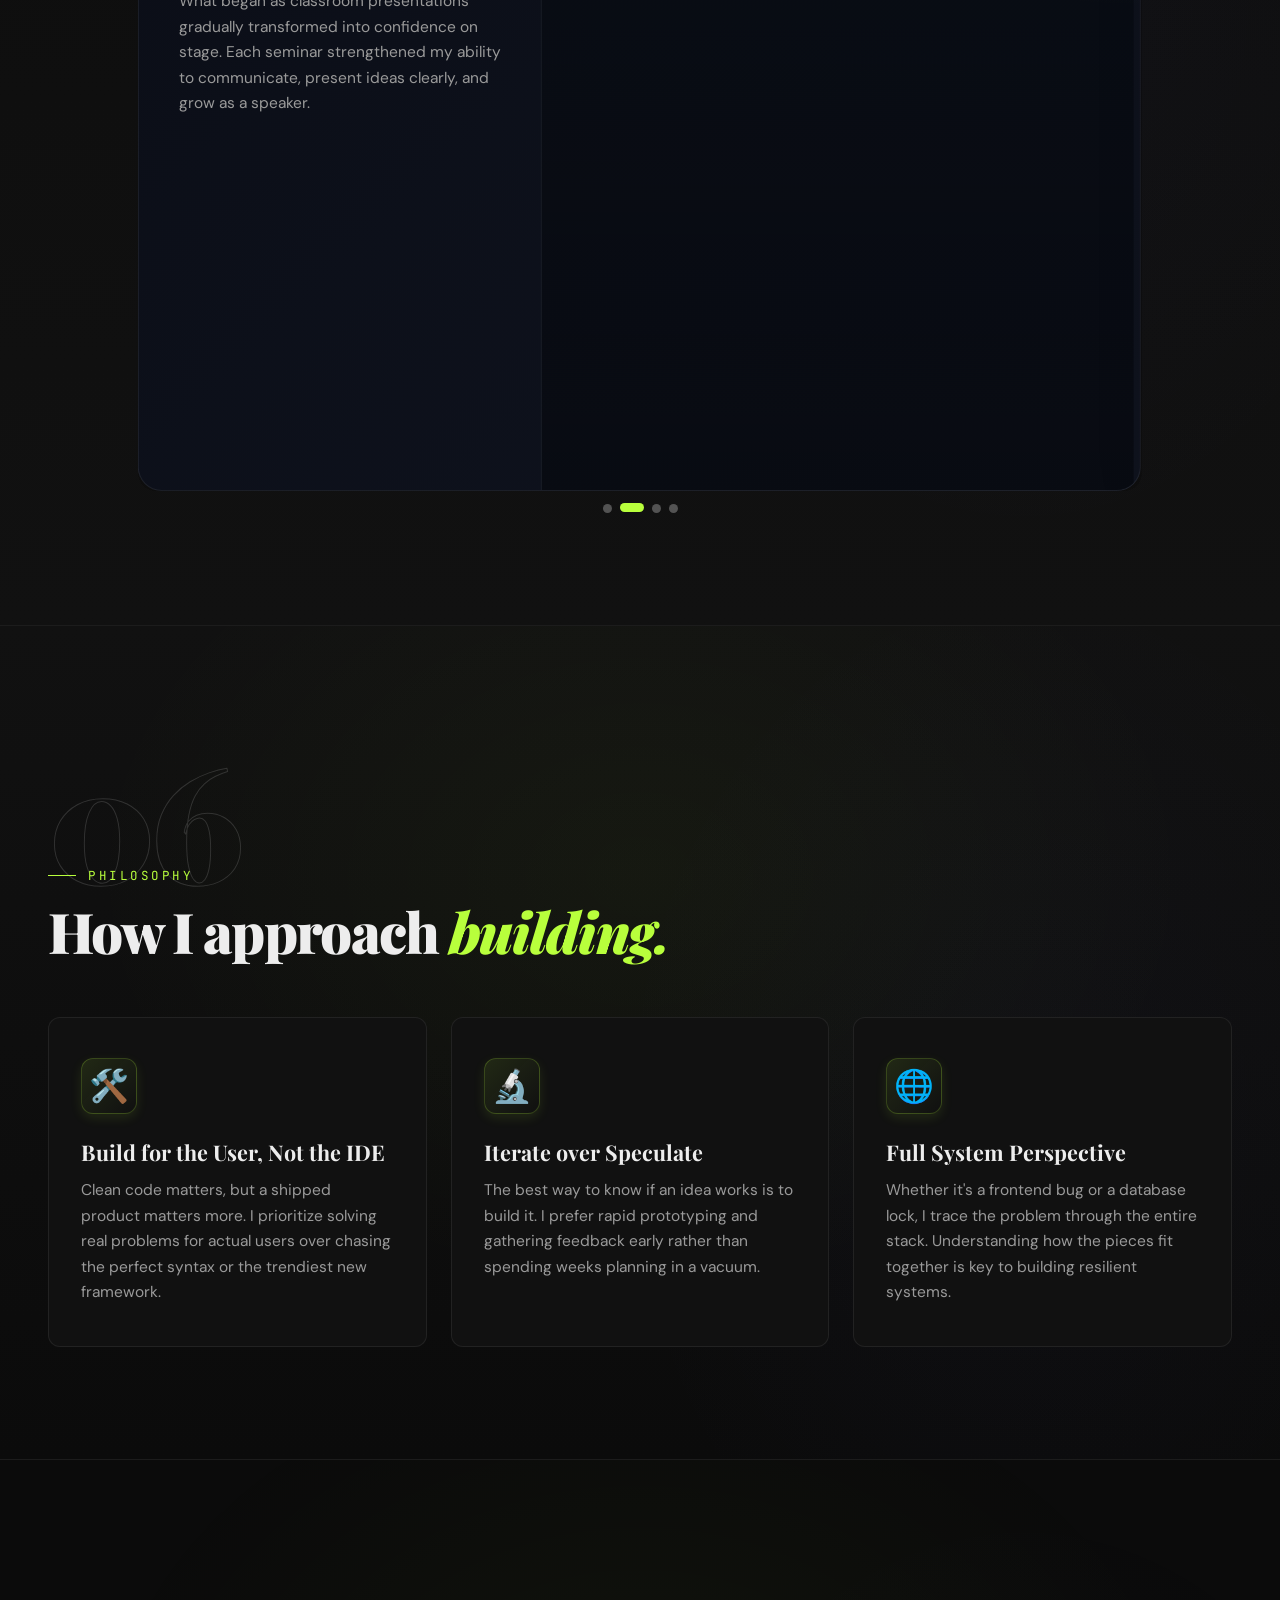
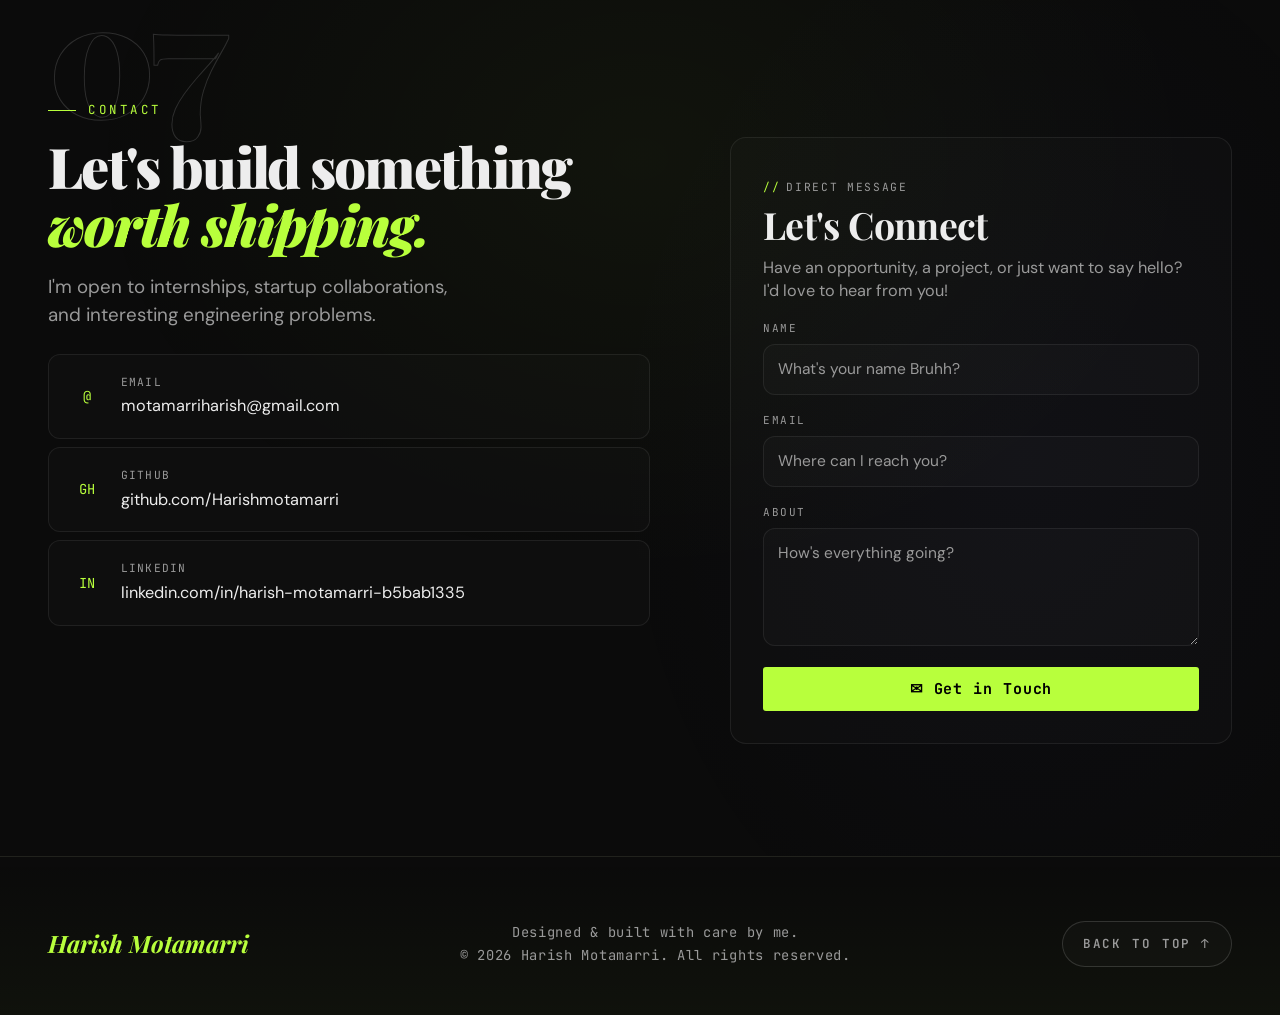
==== commit 5f9808e8: "new volunteer" ====
--- a/index.html
+++ b/index.html
@@ -1960,10 +1960,7 @@
           <div class="tl-body">
             <div class="tl-role">Volunteer &amp; Activity Member</div>
             <div class="tl-org">Hindustan Scouts and Guides</div>
-            <p class="tl-desc" style="margin-top: 0.75rem;">Participated as a volunteer during Graduation Day at CMRIT,
-              visited a school to interact with children, took part in Scouts Day events, and volunteered for the
-              Swecha AI Program at the CMRIT Auditorium. These experiences strengthened my communication, teamwork,
-              and community service skills while giving me hands-on experience working with people and events.</p>
+            <p class="tl-desc" style="margin-top: 0.75rem;">Participated as a volunteer during Graduation Day at CMRIT, managed crowds for the ViraLoop club launch, visited a school to interact with children, took part in Scouts Day events, and volunteered for the Swecha AI Program at the CMRIT Auditorium. These experiences strengthened my communication, teamwork, and community service skills while giving me hands-on experience working with people and events.</p>
             <div class="hsga-carousel" aria-label="HSGA activity highlights">
               <button class="hsga-nav prev" type="button" aria-label="Previous HSGA activity">&#10094;</button>
               <div class="hsga-viewport">
@@ -1975,6 +1972,15 @@
                     <div class="hsga-content">
                       <h4 class="hsga-title">HSGA Orientation 2K25 - Pyramids on Stage</h4>
                       <p class="hsga-desc">Performed in the "Pyramids on Stage" presentation during HSGA Orientation 2K25, collaborating with fellow students to deliver a synchronized stage performance that welcomed and inspired the incoming batch.</p>
+                    </div>
+                  </article>
+                  <article class="hsga-card hsga-slide">
+                    <figure class="hsga-media">
+                      <img src="assets/images/hsga_viraloop_volunteer.jpeg" alt="Volunteer for ViraLoop Club Launch Crowd Management at CMRIT Auditorium">
+                    </figure>
+                    <div class="hsga-content">
+                      <h4 class="hsga-title">ViraLoop Club Launch - CMRIT Auditorium</h4>
+                      <p class="hsga-desc">Participated as a volunteer for crowd management during the launch of the newly emerging club, ViraLoop, held at the CMRIT Auditorium.</p>
                     </div>
                   </article>
                   <article class="hsga-card hsga-slide">
@@ -2022,6 +2028,7 @@
                 <button class="hsga-dot" type="button" aria-label="Go to HSGA activity 3"></button>
                 <button class="hsga-dot" type="button" aria-label="Go to HSGA activity 4"></button>
                 <button class="hsga-dot" type="button" aria-label="Go to HSGA activity 5"></button>
+                <button class="hsga-dot" type="button" aria-label="Go to HSGA activity 6"></button>
               </div>
             </div>
           </div>
@@ -2176,6 +2183,18 @@
                   <p class="ach-desc">My engineering journey hasn't been a straight line. After a setback in the 3rd semester (8.60 SGPA), I pushed my limits to bounce back, securing a <strong>9.30 SGPA</strong> and achieving <strong>Branch Rank 2</strong> in CSE (AI &amp; ML).</p>
                 </div>
               </article>
+              <article class="ach-card freshers-card ach-slide">
+                <div class="freshers-media select-media-desktop-right">
+                  <img src="assets/images/hackathons_workshops.jpeg" alt="Hackathons &amp; Workshops — Learning Beyond the Classroom">
+                </div>
+                <div class="freshers-copy select-copy-desktop-left">
+                  <div class="freshers-pill">Hackathons &amp; Workshops</div>
+                  <div class="ach-title">Learning Beyond the Classroom</div>
+                  <div class="ach-sub">24 &amp; 48-Hour Builds · Real-World Problem Solving</div>
+                  <p class="ach-desc">From intensive workshops to 24 and 48-hour hackathons, every experience pushed me beyond textbooks and into real-world problem solving. Working under tight deadlines, collaborating with diverse teams, building AI and full-stack solutions, and presenting ideas to mentors taught me lessons that no classroom could. These experiences strengthened my technical skills, improved my ability to work under pressure, and shaped my mindset as an engineer who enjoys turning ambitious ideas into practical, impactful solutions.</p>
+                  <div class="freshers-note">Every workshop built my foundation, and every hackathon challenged me to grow into a better developer.</div>
+                </div>
+              </article>
             </div>
           </div>
           <button class="ach-nav next" type="button" aria-label="Next achievement">&#10095;</button>
@@ -2183,6 +2202,7 @@
             <button class="ach-dot is-active" type="button" aria-label="Go to achievement 1"></button>
             <button class="ach-dot" type="button" aria-label="Go to achievement 2"></button>
             <button class="ach-dot" type="button" aria-label="Go to achievement 3"></button>
+            <button class="ach-dot" type="button" aria-label="Go to achievement 4"></button>
           </div>
         </div>
       </div>
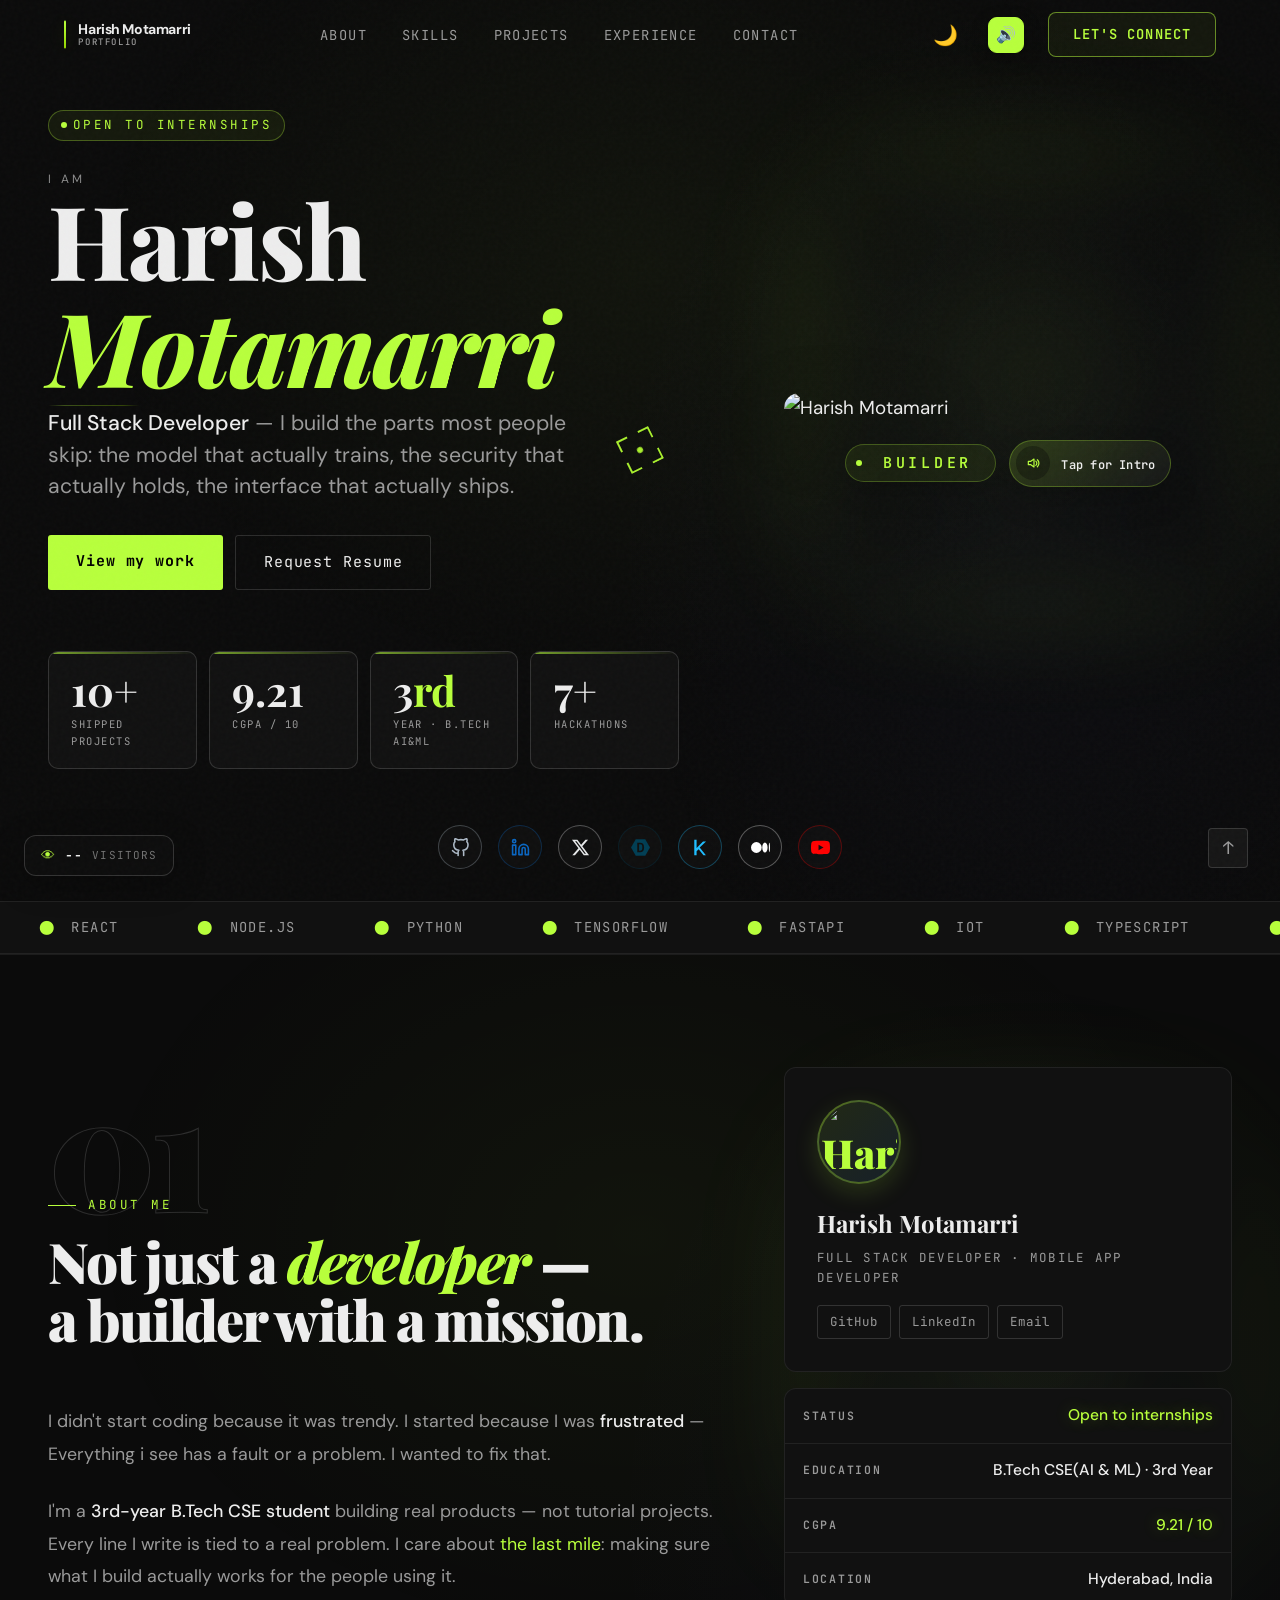
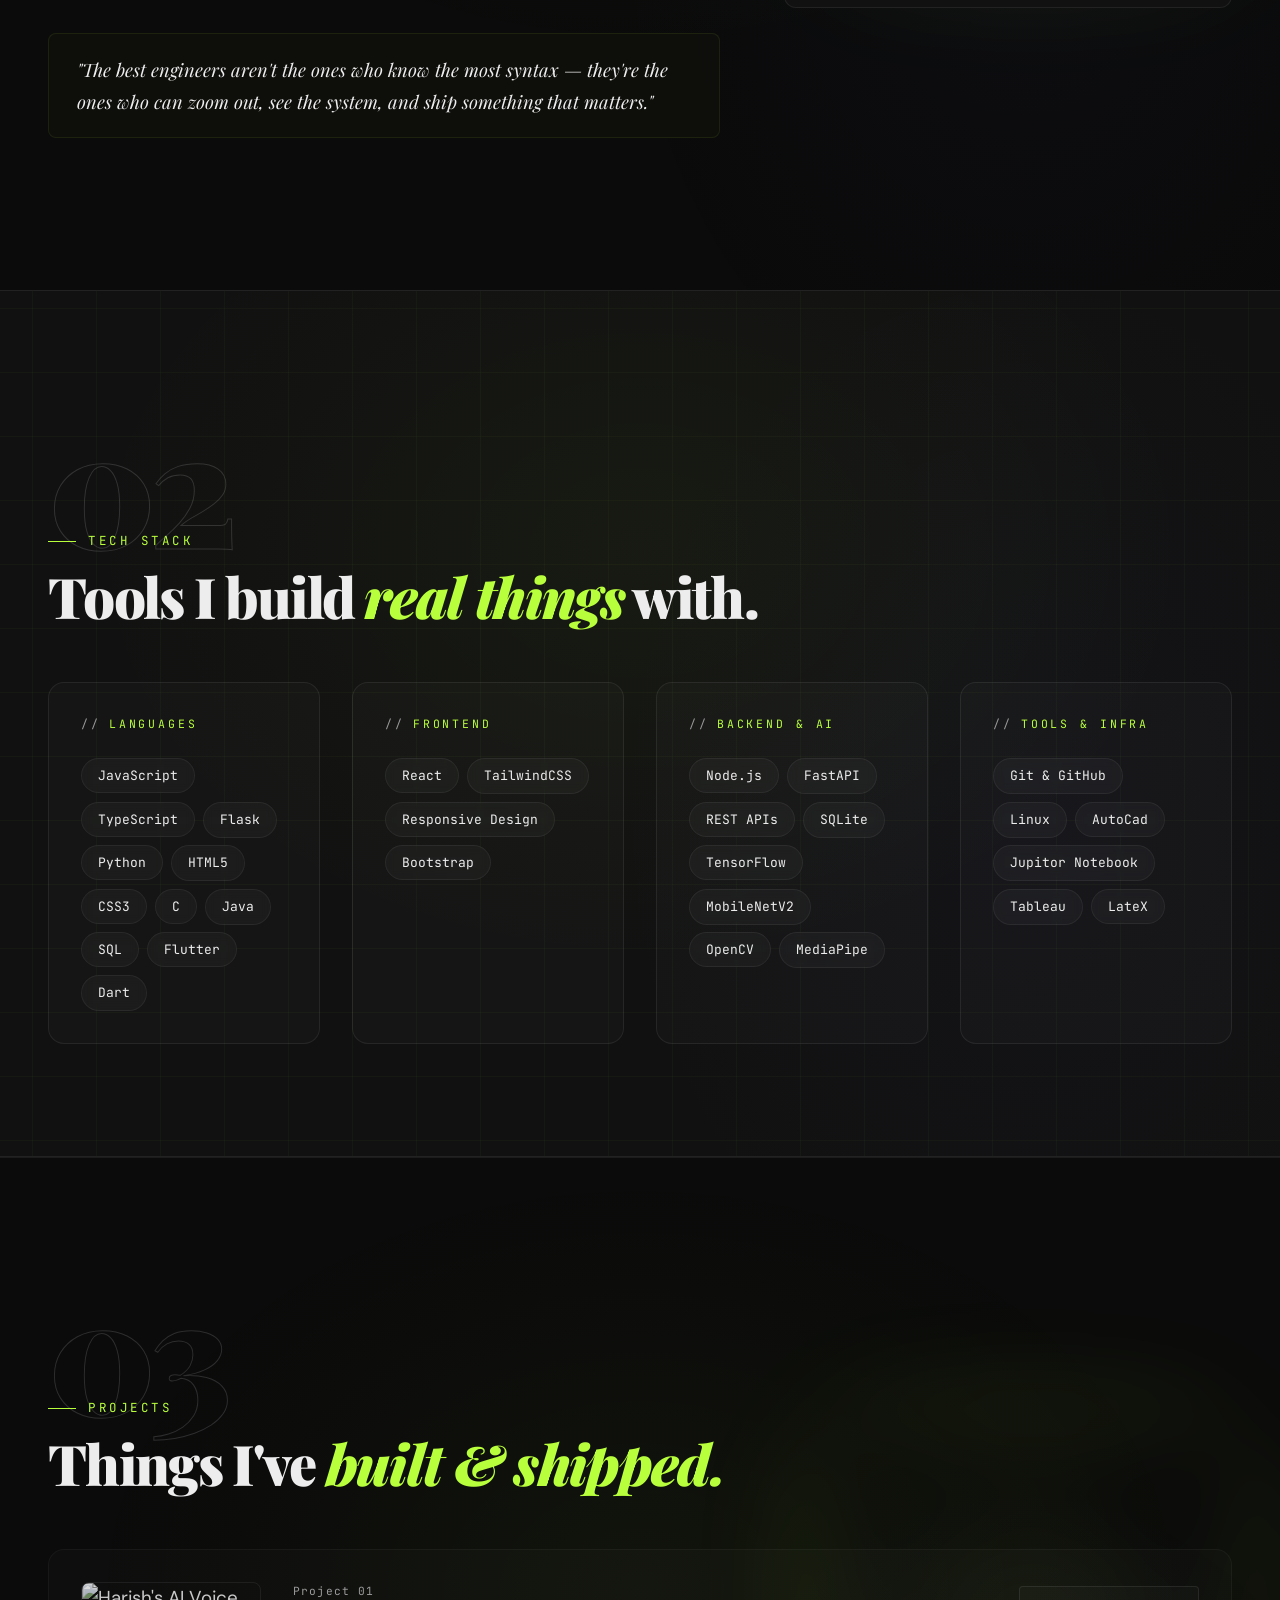
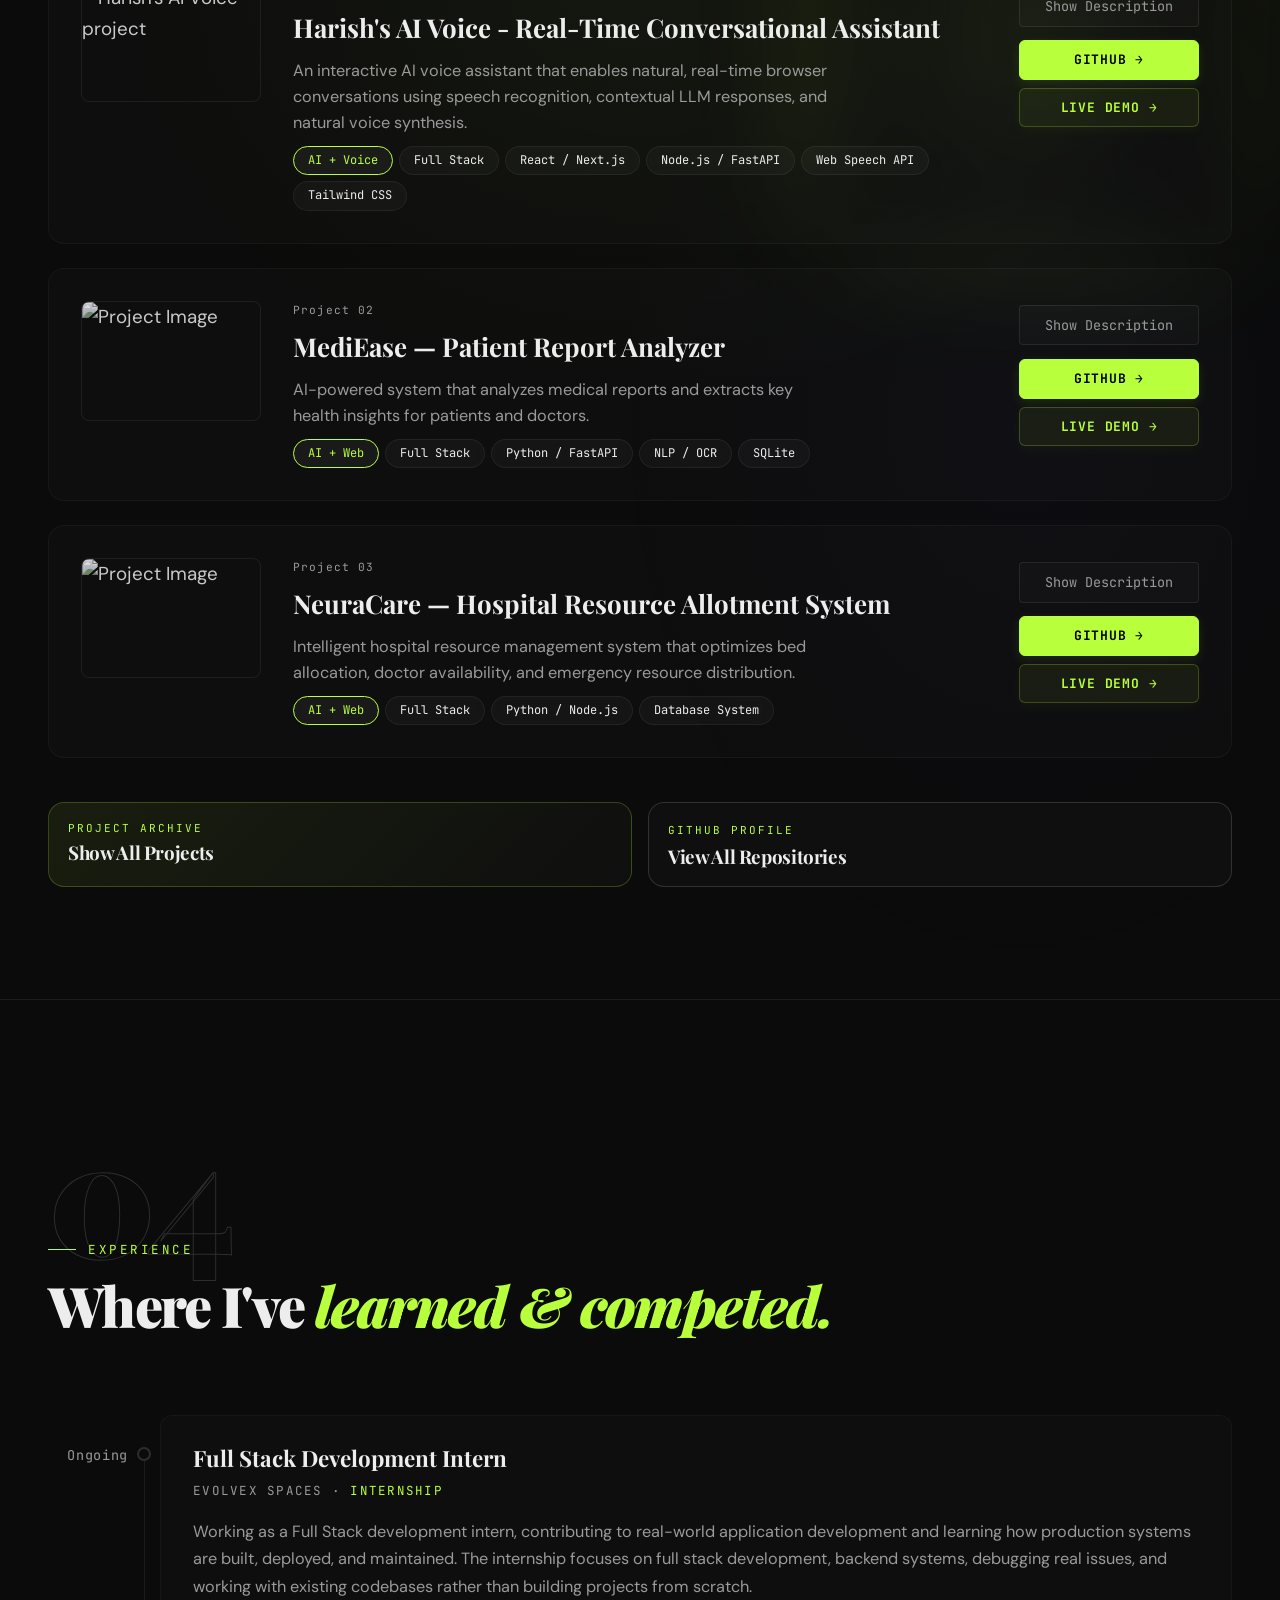
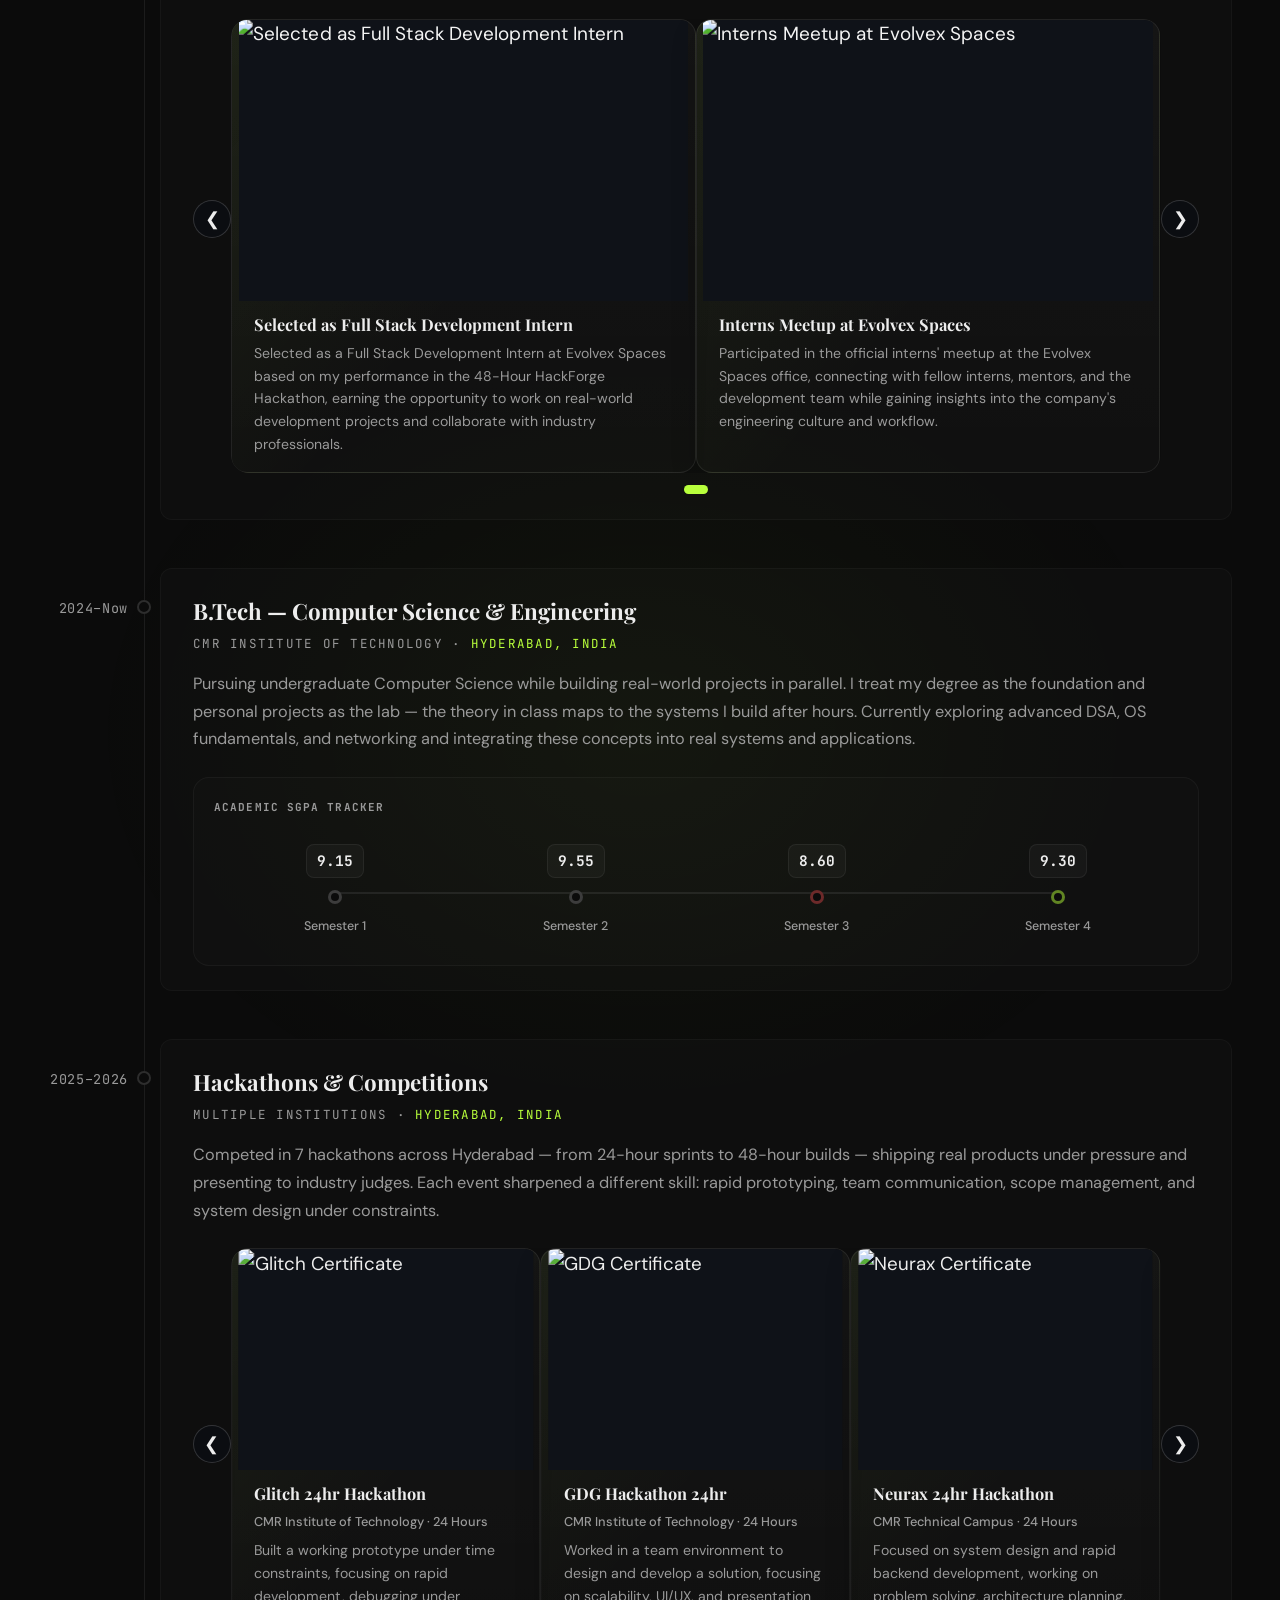
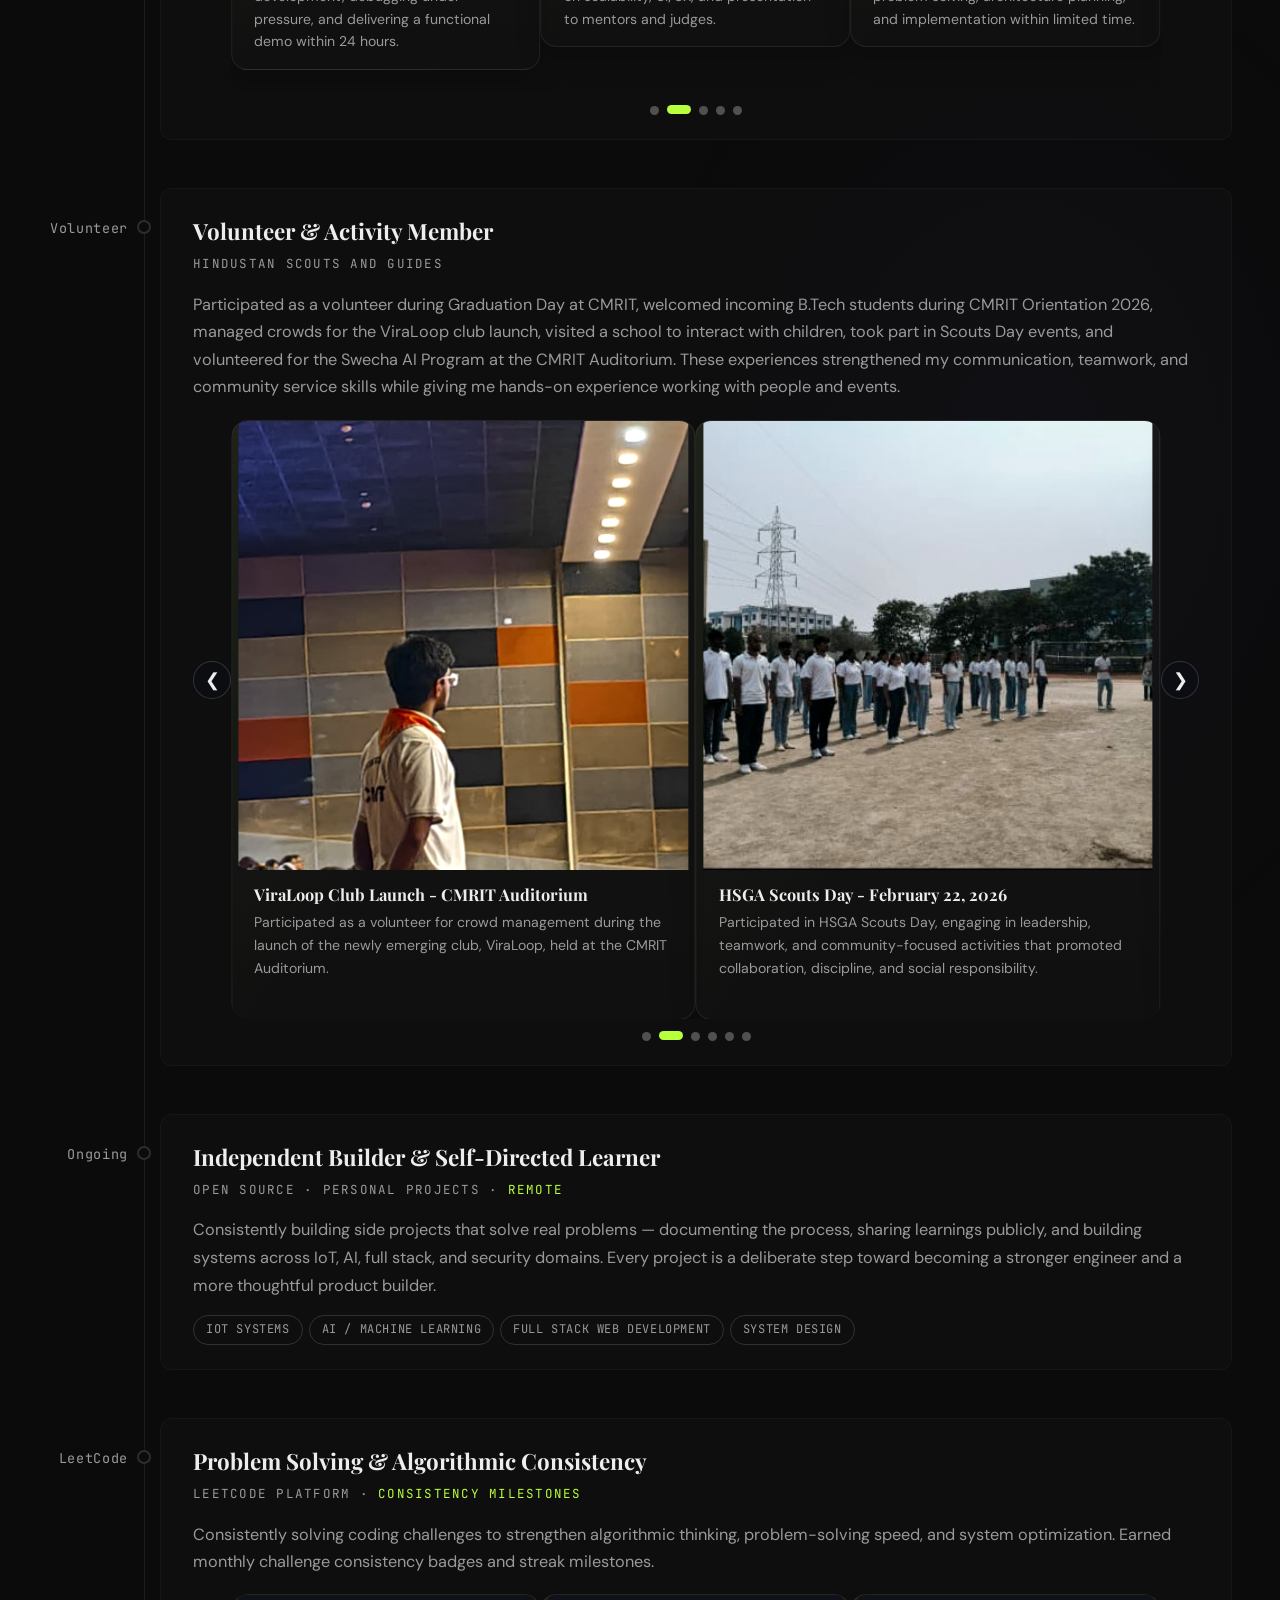
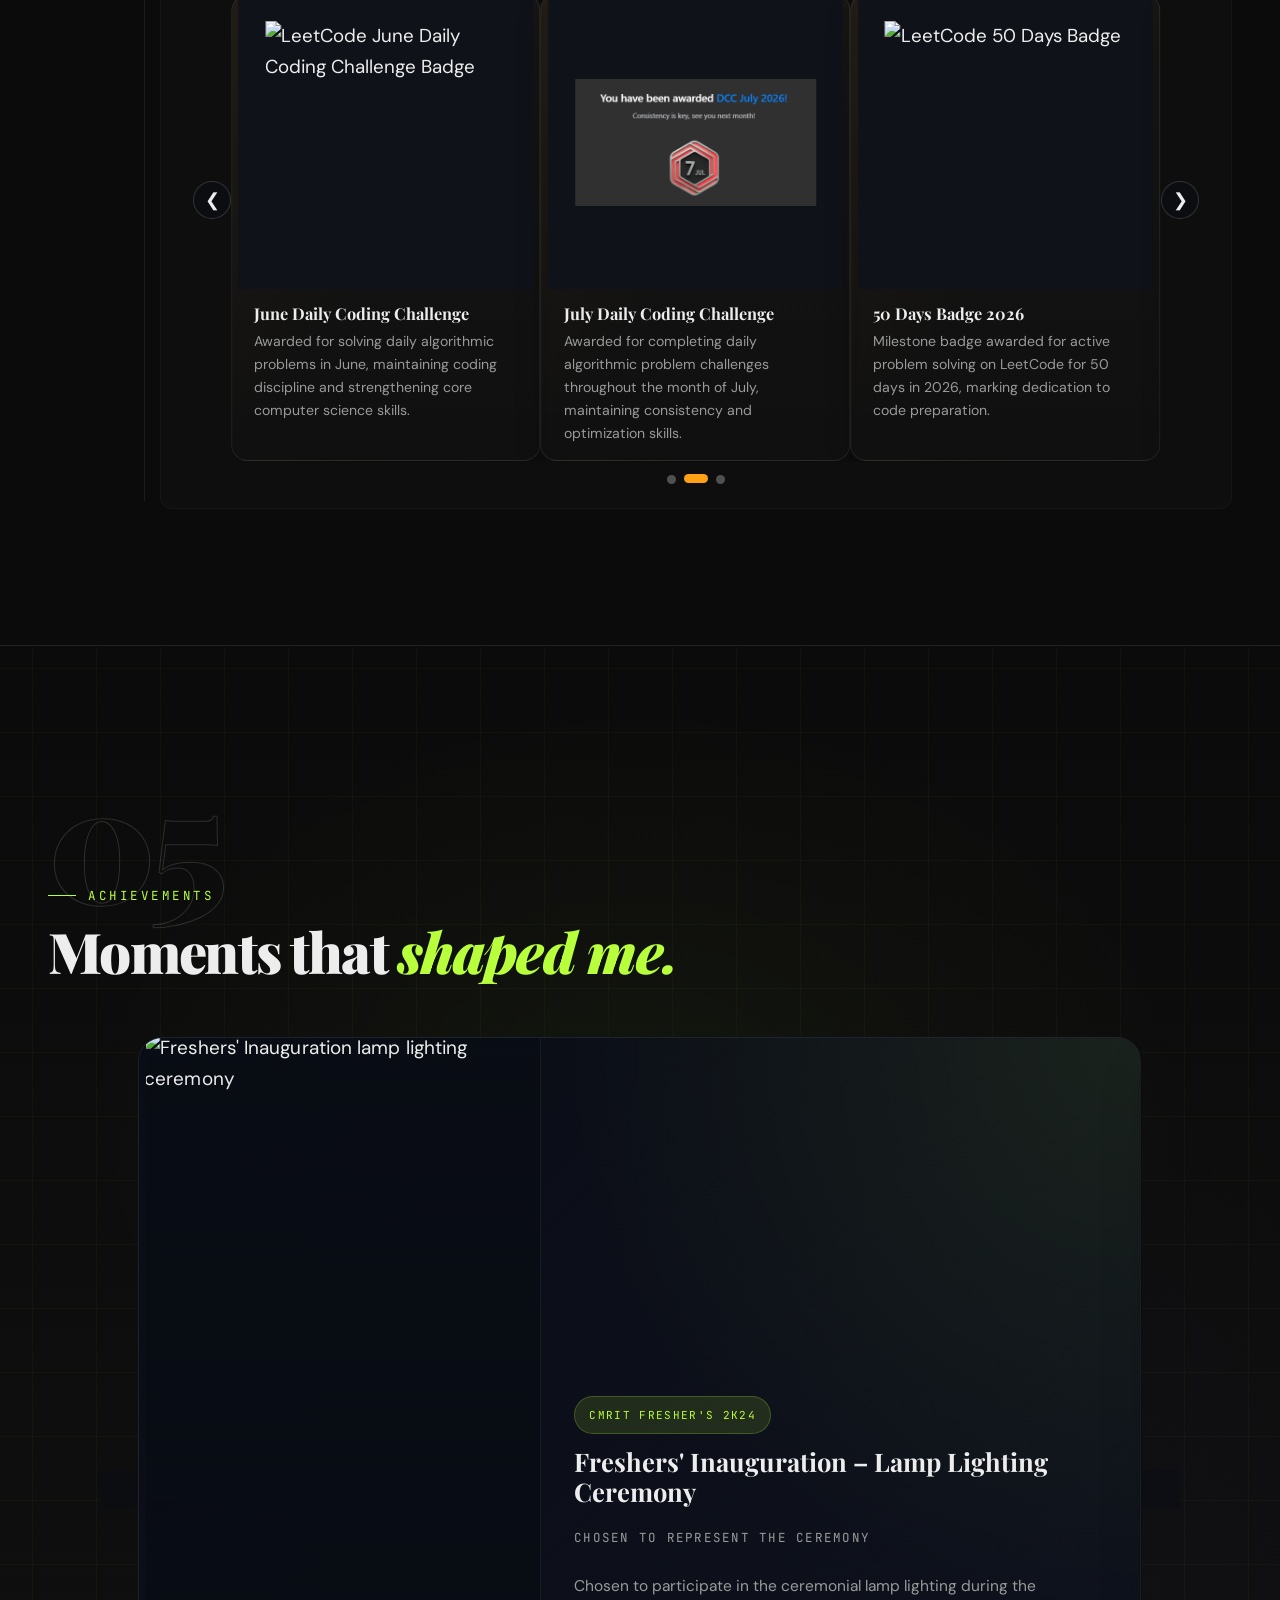
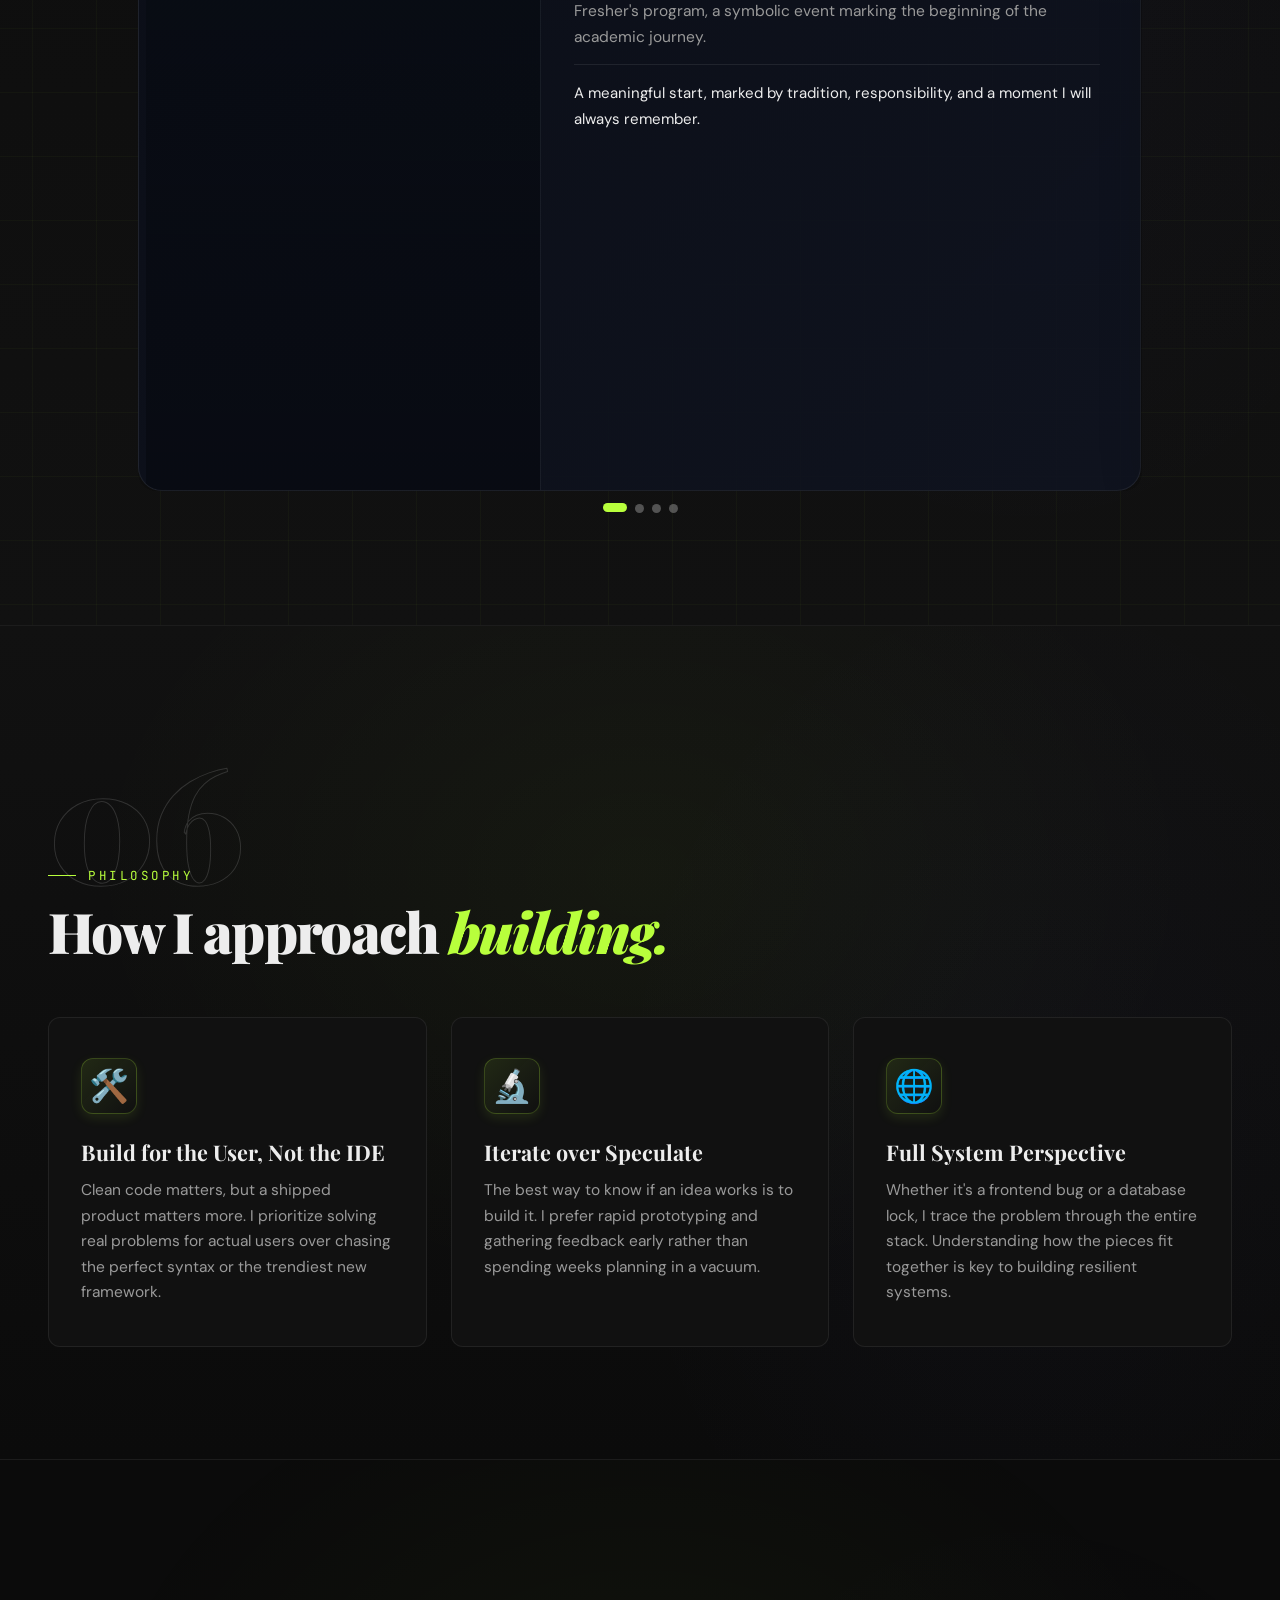
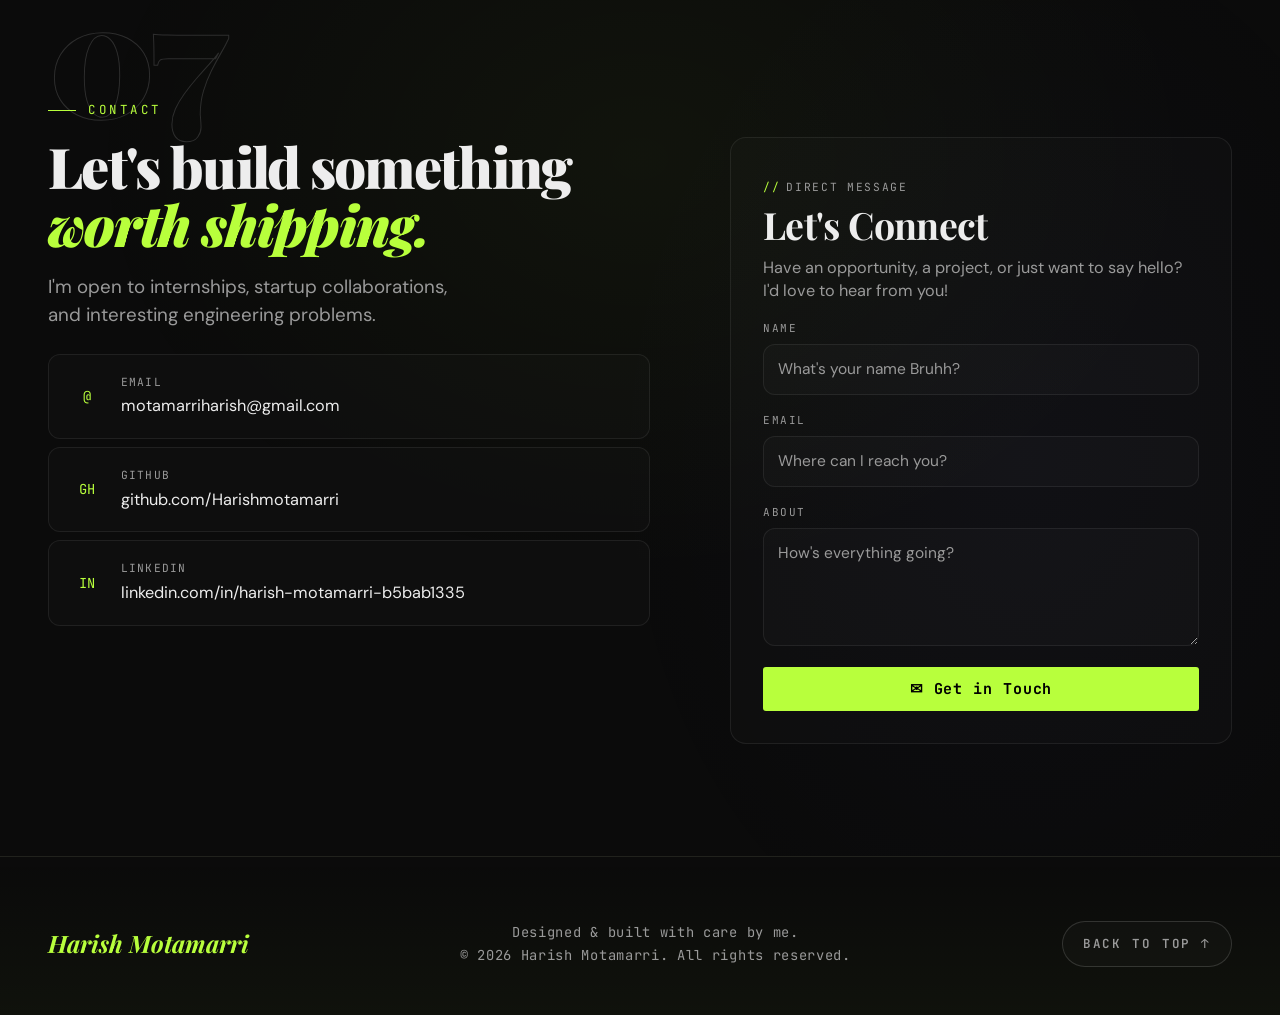
==== commit d95b20eb: "cmrit orientation day add hsga" ====
--- a/index.html
+++ b/index.html
@@ -1960,7 +1960,7 @@
           <div class="tl-body">
             <div class="tl-role">Volunteer &amp; Activity Member</div>
             <div class="tl-org">Hindustan Scouts and Guides</div>
-            <p class="tl-desc" style="margin-top: 0.75rem;">Participated as a volunteer during Graduation Day at CMRIT, managed crowds for the ViraLoop club launch, visited a school to interact with children, took part in Scouts Day events, and volunteered for the Swecha AI Program at the CMRIT Auditorium. These experiences strengthened my communication, teamwork, and community service skills while giving me hands-on experience working with people and events.</p>
+            <p class="tl-desc" style="margin-top: 0.75rem;">Participated as a volunteer during Graduation Day at CMRIT, welcomed incoming B.Tech students during CMRIT Orientation 2026, managed crowds for the ViraLoop club launch, visited a school to interact with children, took part in Scouts Day events, and volunteered for the Swecha AI Program at the CMRIT Auditorium. These experiences strengthened my communication, teamwork, and community service skills while giving me hands-on experience working with people and events.</p>
             <div class="hsga-carousel" aria-label="HSGA activity highlights">
               <button class="hsga-nav prev" type="button" aria-label="Previous HSGA activity">&#10094;</button>
               <div class="hsga-viewport">
@@ -2019,6 +2019,15 @@
                       <p class="hsga-desc">Contributed as a volunteer during CMRIT Graduation Day, supporting event management, guest coordination, and logistics to help deliver a seamless experience for graduates and their families.</p>
                     </div>
                   </article>
+                  <article class="hsga-card hsga-slide">
+                    <figure class="hsga-media">
+                      <img src="assets/images/hsga_cmrit_orientation_2026.jpeg" alt="Volunteering at CMRIT Orientation 2026 for B.Tech students">
+                    </figure>
+                    <div class="hsga-content">
+                      <h4 class="hsga-title">CMRIT Orientation 2026</h4>
+                      <p class="hsga-desc">Volunteered with the HSGA team during CMRIT Orientation 2026, assisting in welcoming incoming B.Tech students, coordinating guest seating, and ensuring smooth crowd management at the CMR Central Auditorium.</p>
+                    </div>
+                  </article>
                 </div>
               </div>
               <button class="hsga-nav next" type="button" aria-label="Next HSGA activity">&#10095;</button>
@@ -2029,6 +2038,7 @@
                 <button class="hsga-dot" type="button" aria-label="Go to HSGA activity 4"></button>
                 <button class="hsga-dot" type="button" aria-label="Go to HSGA activity 5"></button>
                 <button class="hsga-dot" type="button" aria-label="Go to HSGA activity 6"></button>
+                <button class="hsga-dot" type="button" aria-label="Go to HSGA activity 7"></button>
               </div>
             </div>
           </div>
@@ -2100,15 +2110,6 @@
                   </article>
                   <article class="lc-card lc-slide">
                     <figure class="lc-media">
-                      <img src="assets/images/50_day_streak.png" alt="LeetCode 50 Days Streak Badge">
-                    </figure>
-                    <div class="lc-content">
-                      <h4 class="lc-title">50 Day Streak Badge</h4>
-                      <p class="lc-desc">Earned by maintaining a continuous 50-day streak of solving coding challenges, reflecting strong habits and resilience.</p>
-                    </div>
-                  </article>
-                  <article class="lc-card lc-slide">
-                    <figure class="lc-media">
                       <img src="assets/images/100_days_badge_leetcode.png" alt="LeetCode 100 Days Badge">
                     </figure>
                     <div class="lc-content">
@@ -2125,7 +2126,6 @@
                 <button class="lc-dot" type="button" aria-label="Go to milestone 3"></button>
                 <button class="lc-dot" type="button" aria-label="Go to milestone 4"></button>
                 <button class="lc-dot" type="button" aria-label="Go to milestone 5"></button>
-                <button class="lc-dot" type="button" aria-label="Go to milestone 6"></button>
               </div>
             </div>
           </div>
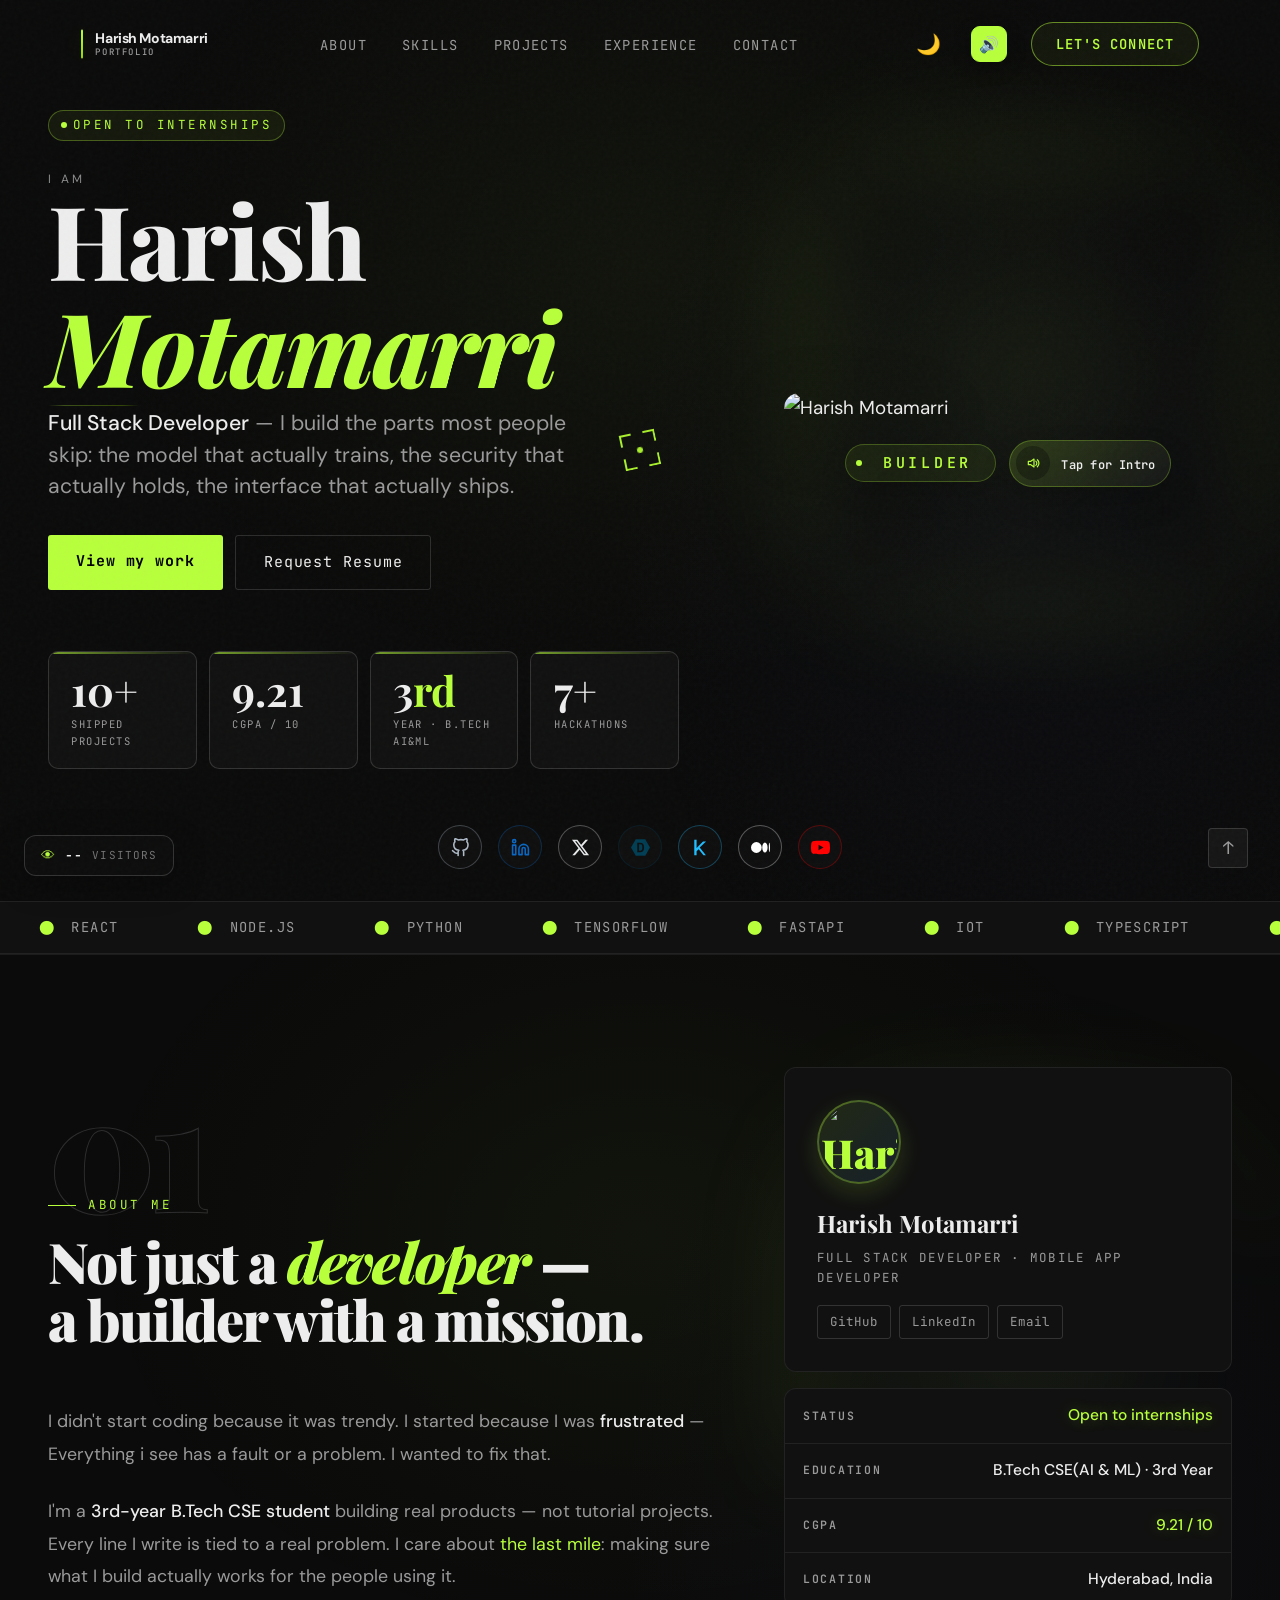
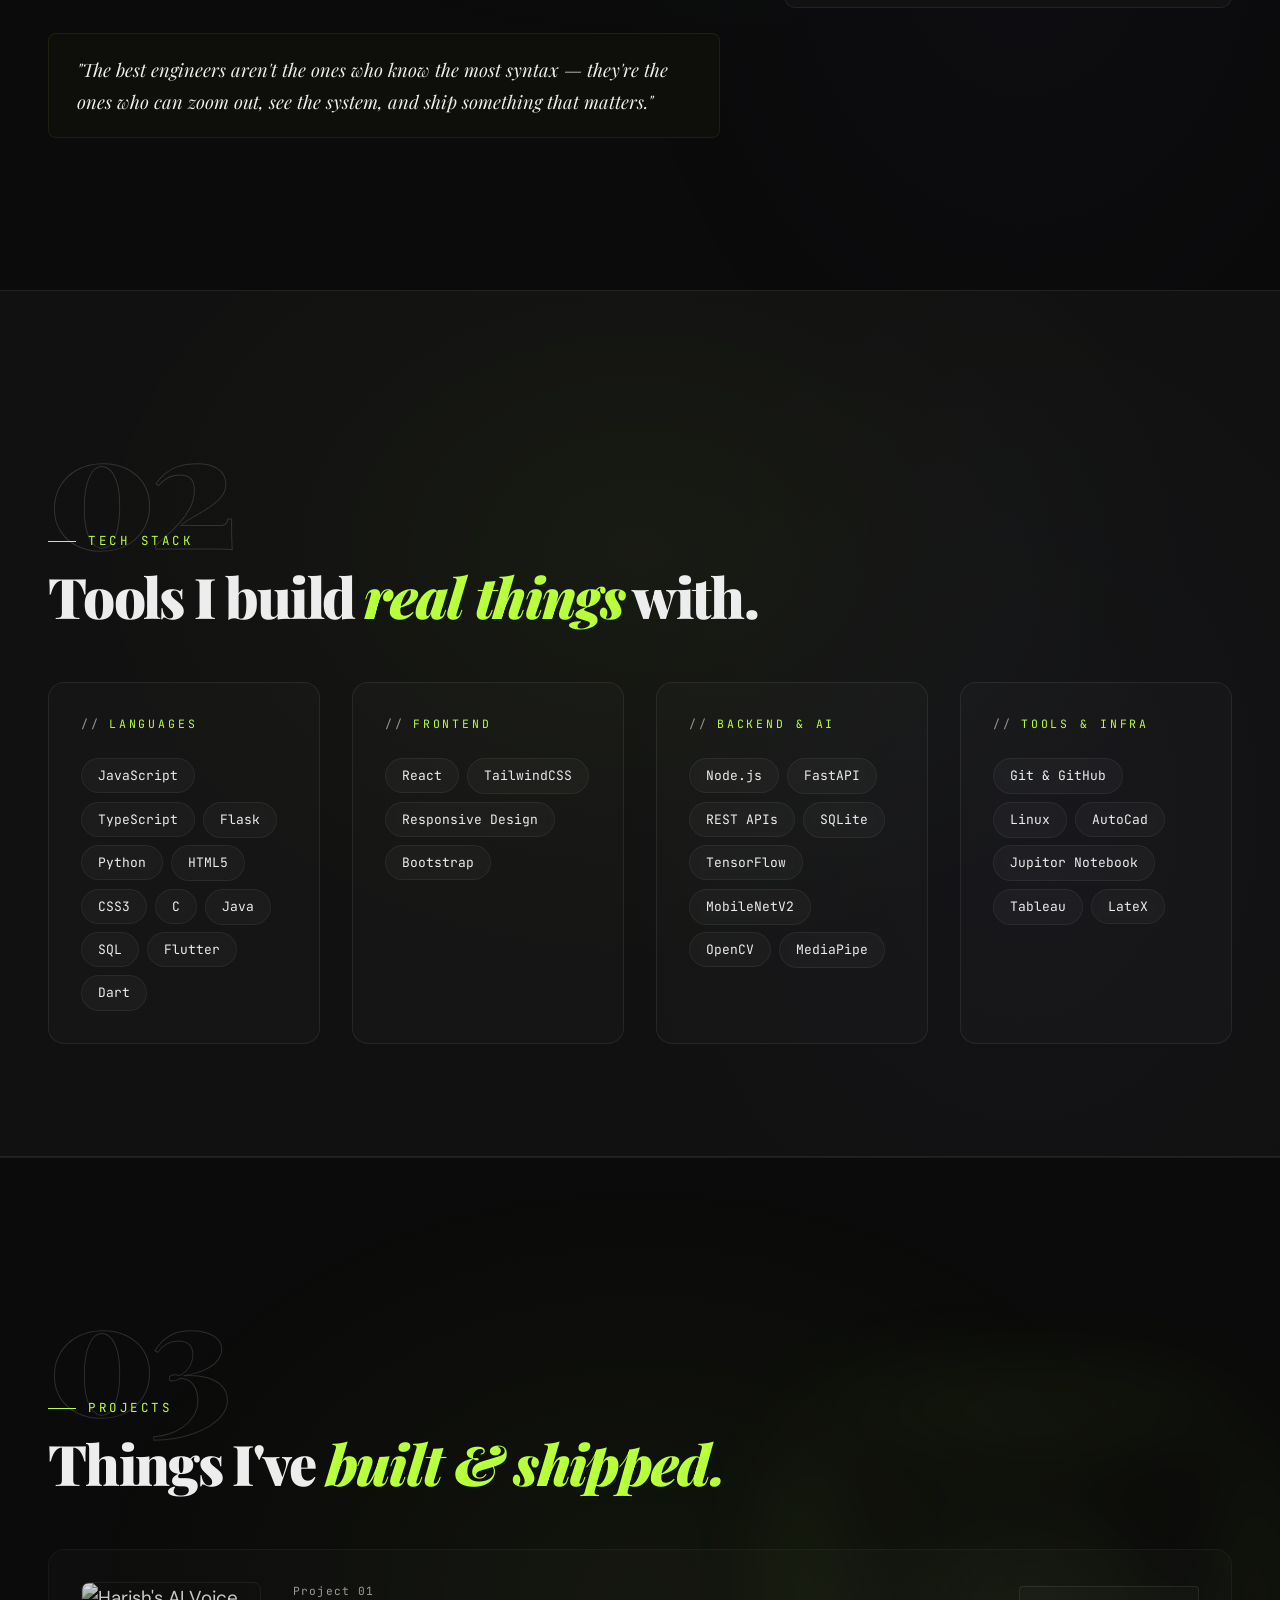
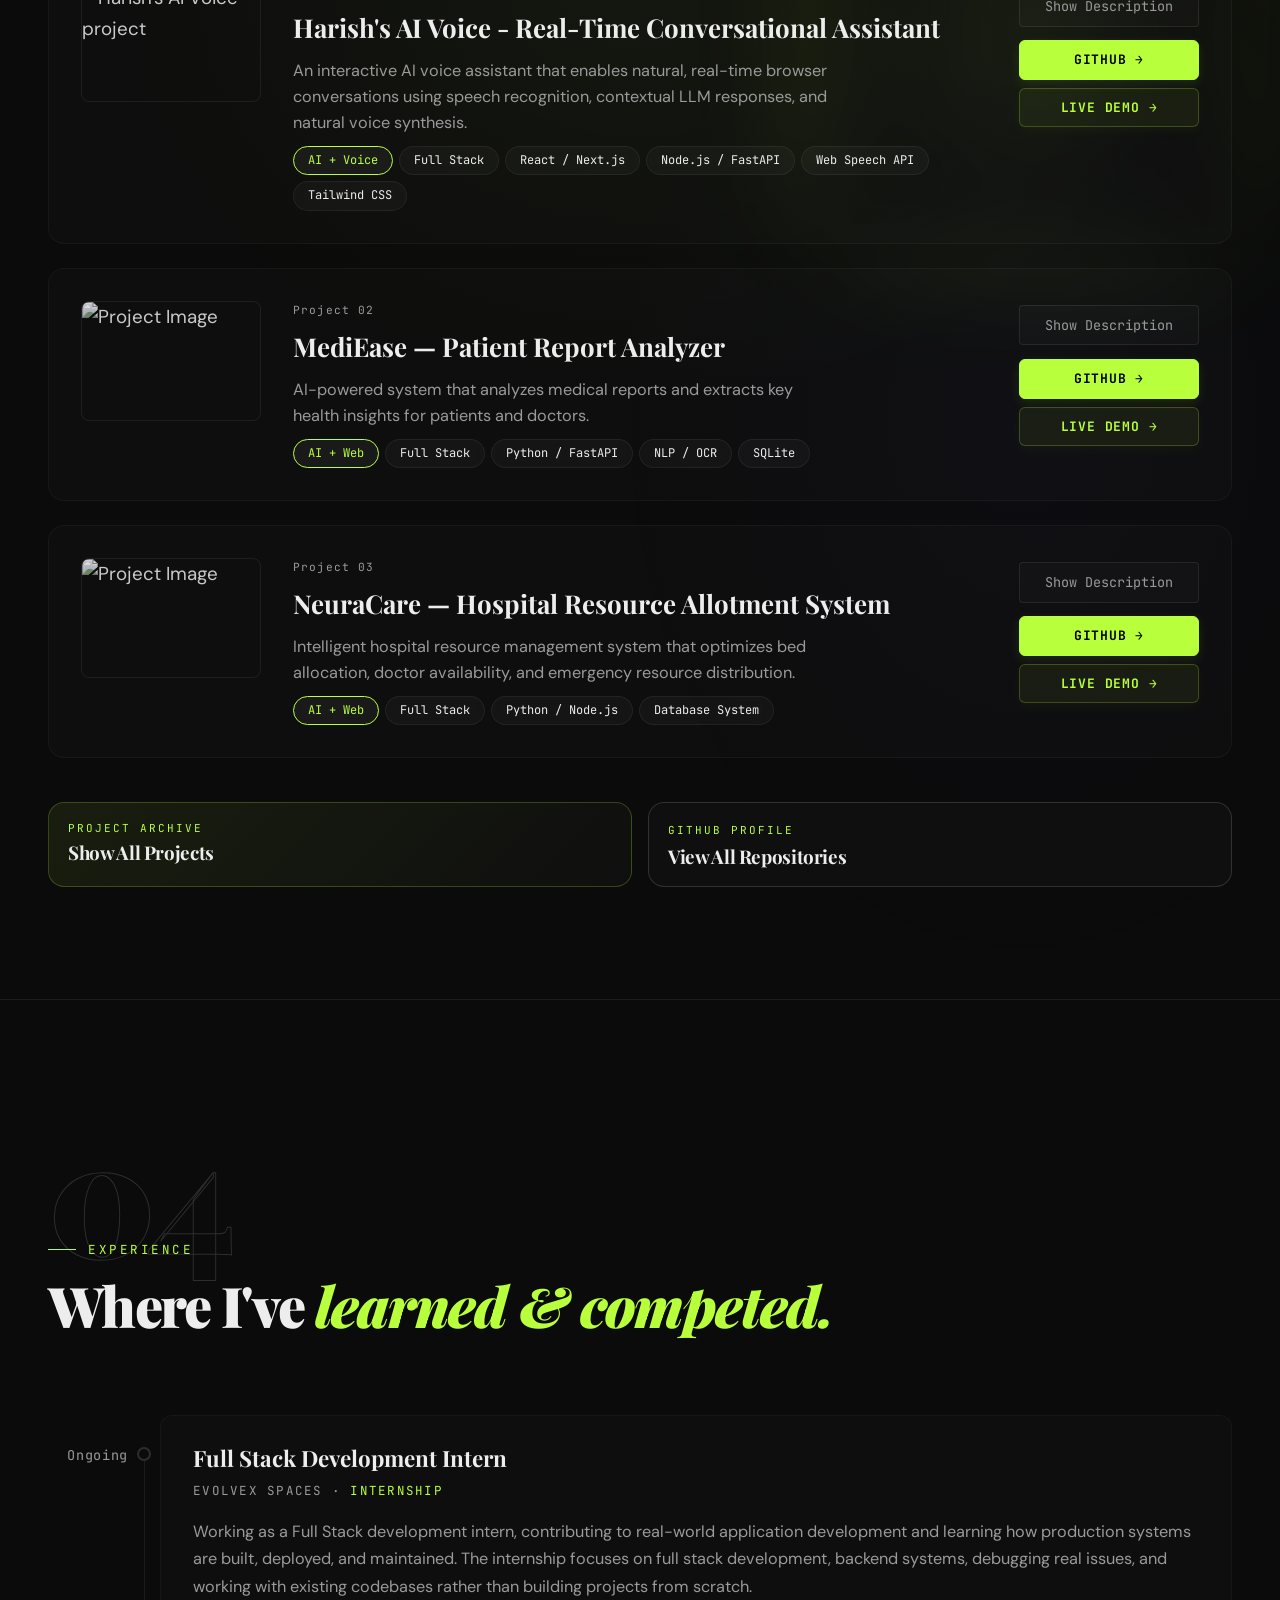
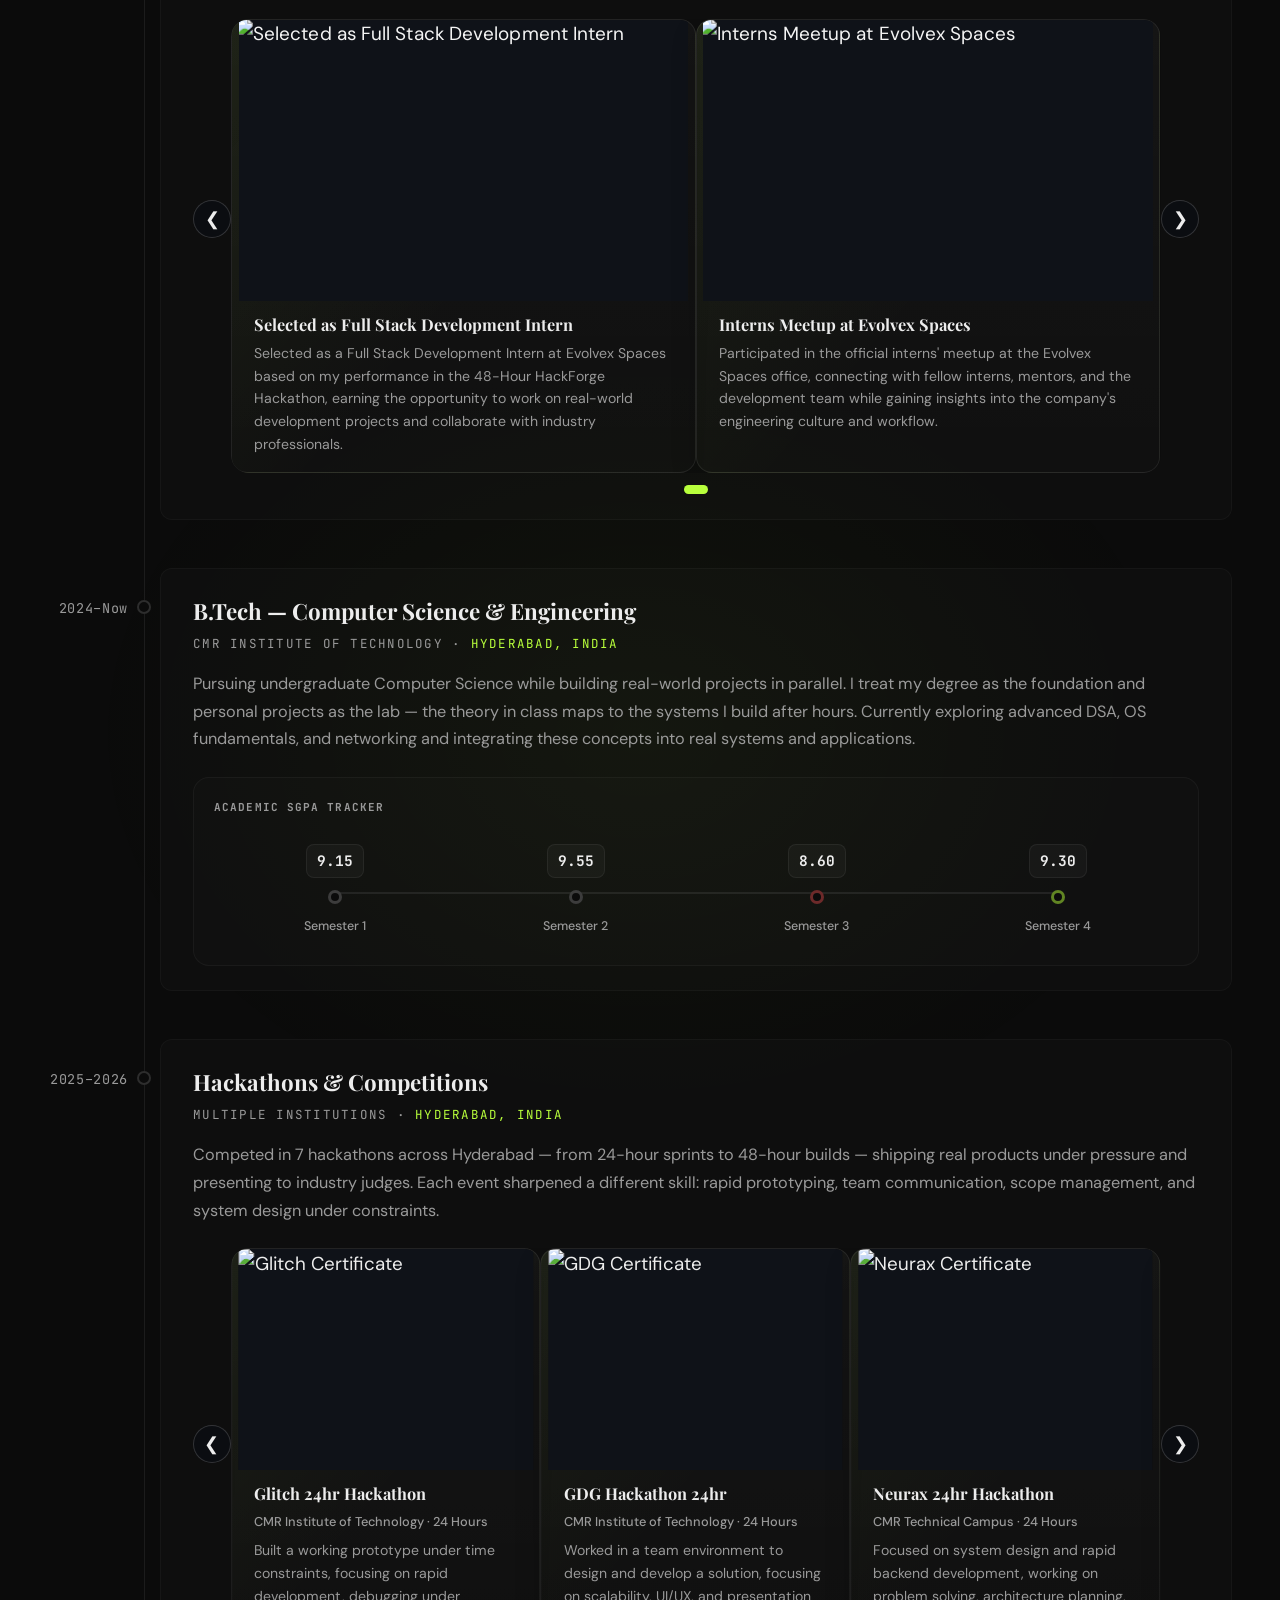
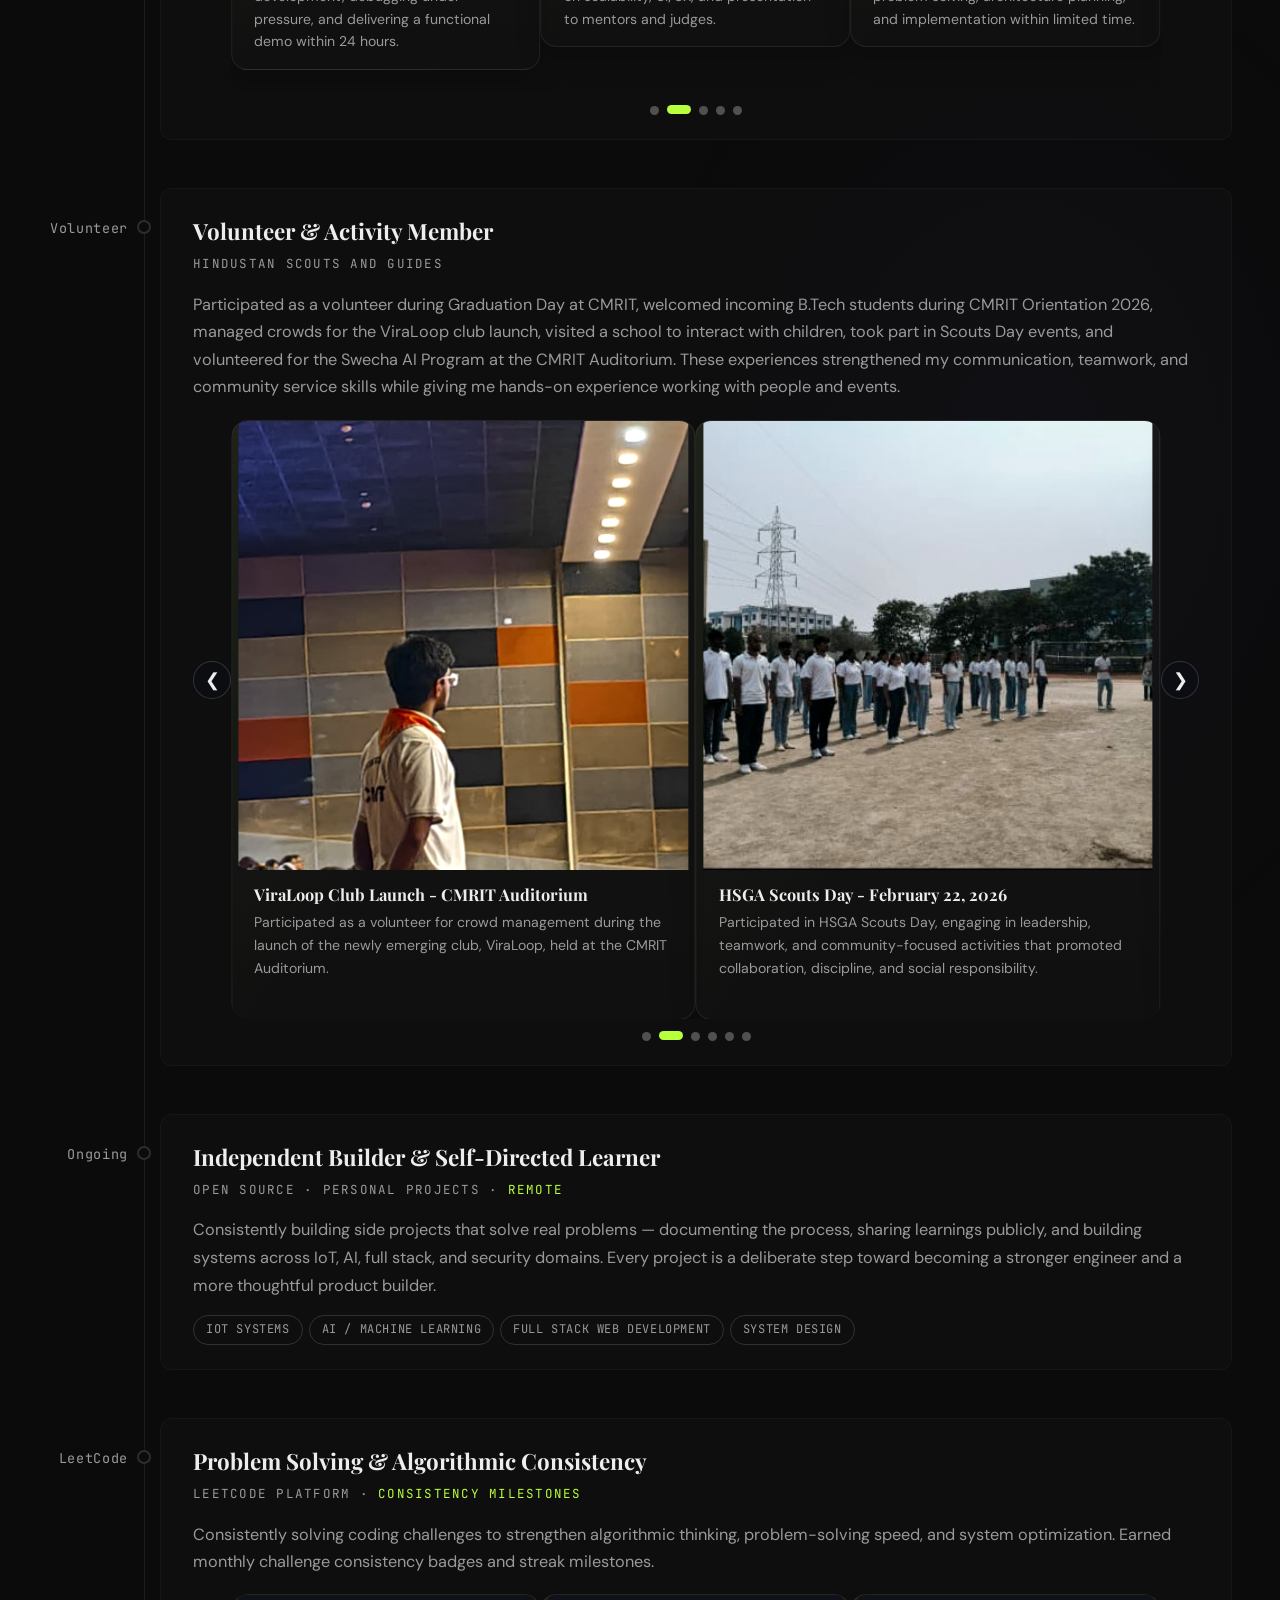
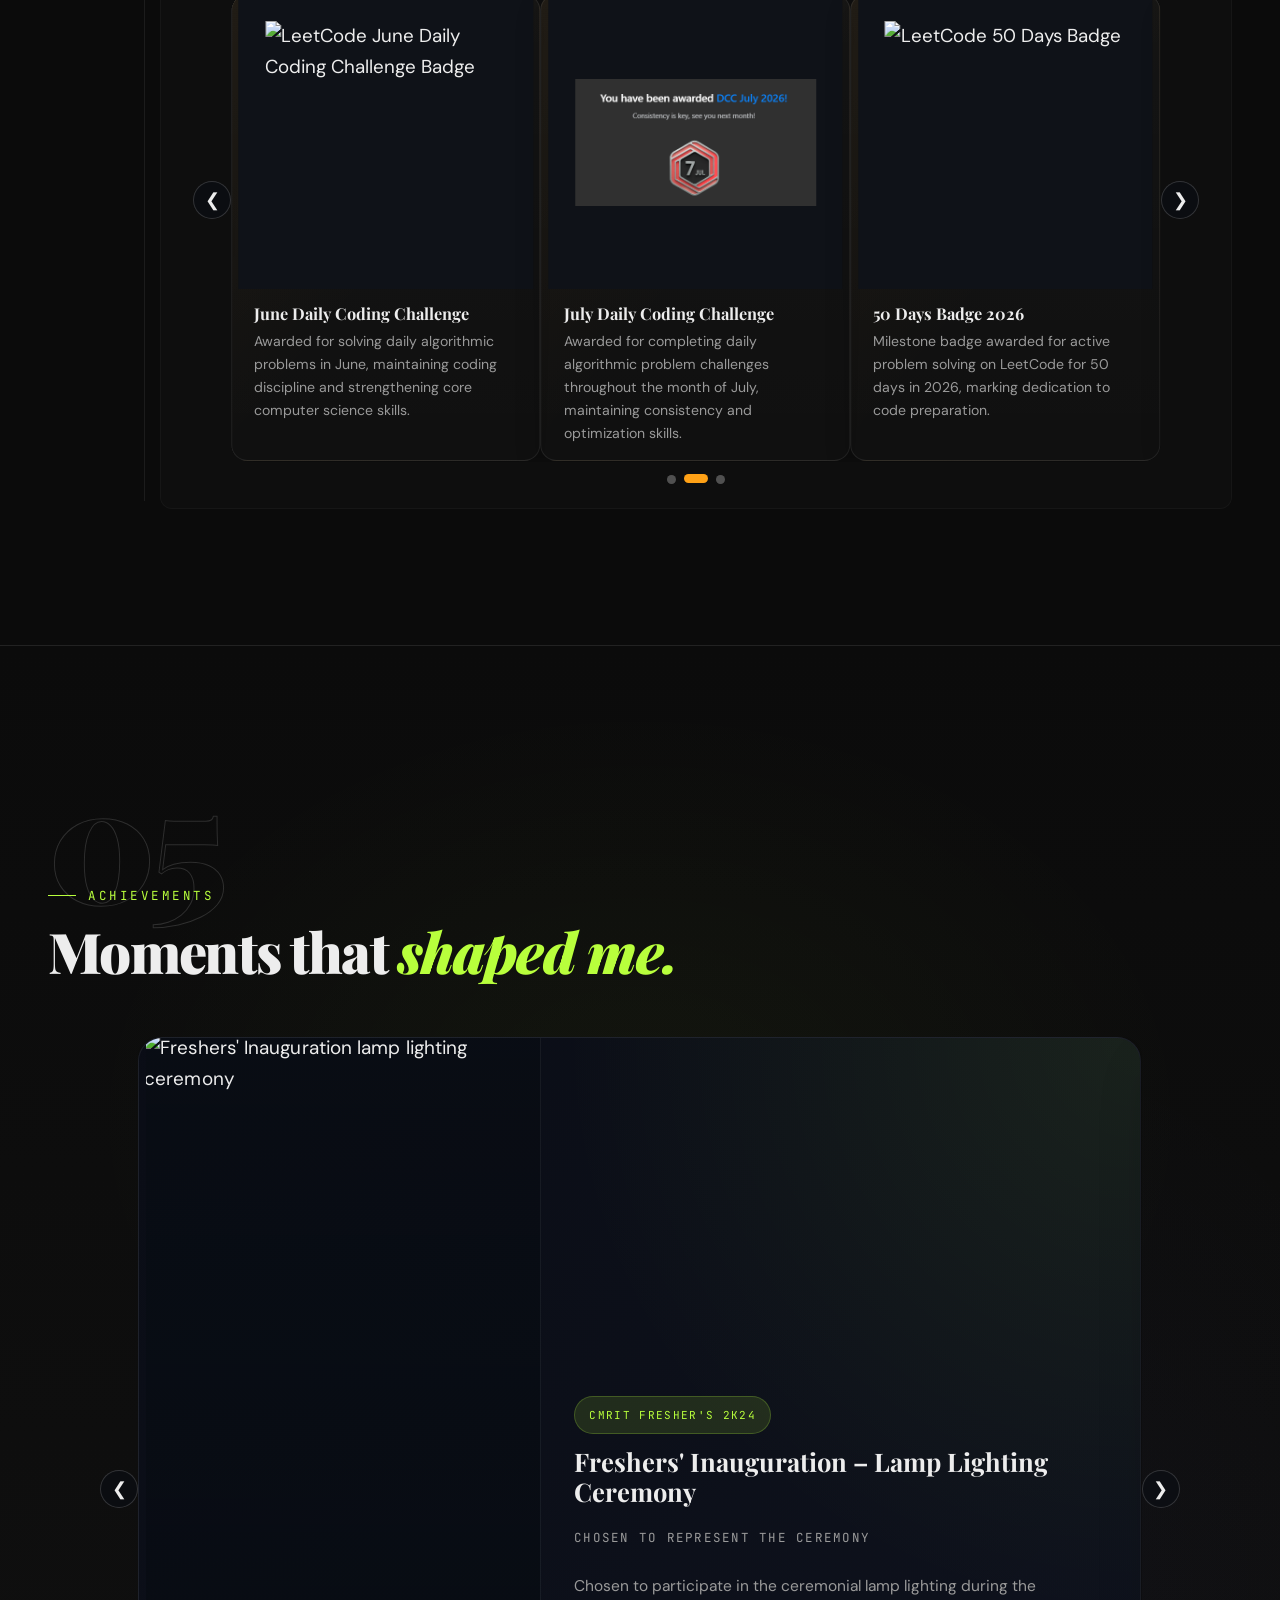
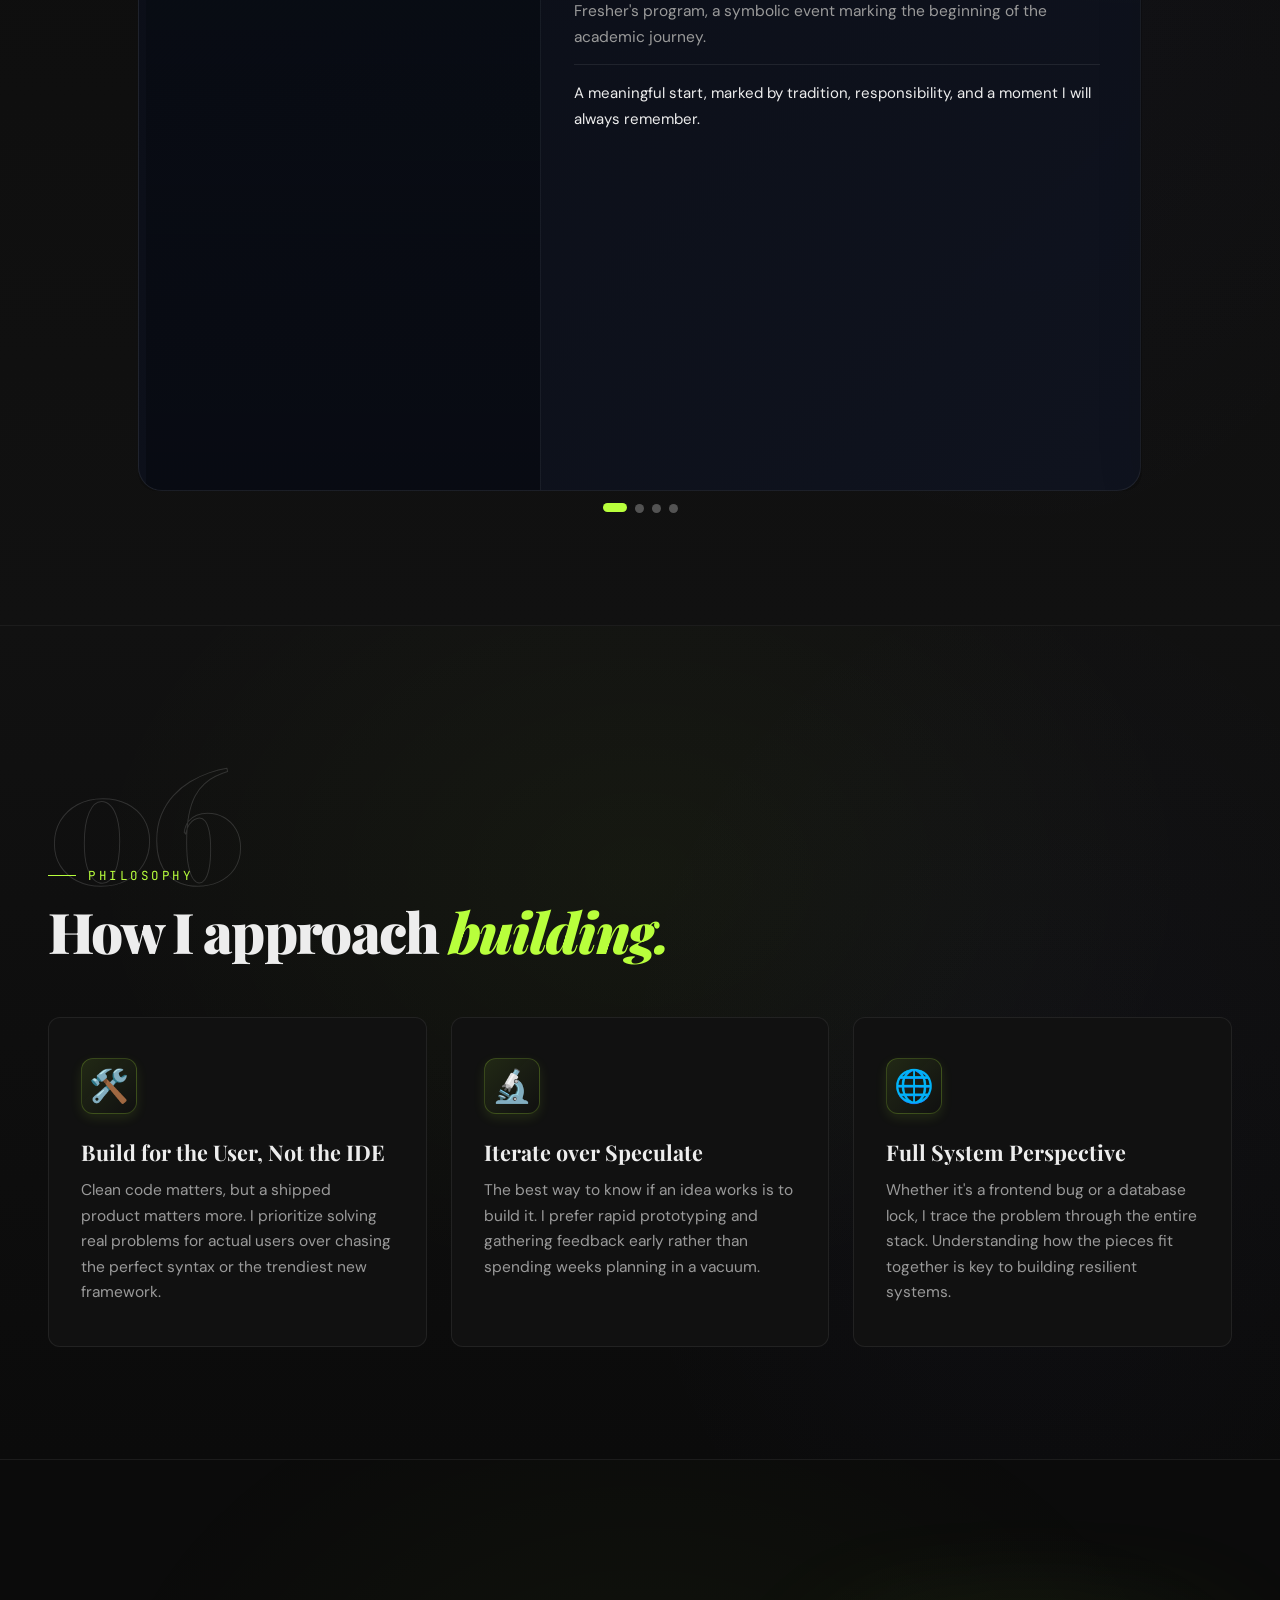
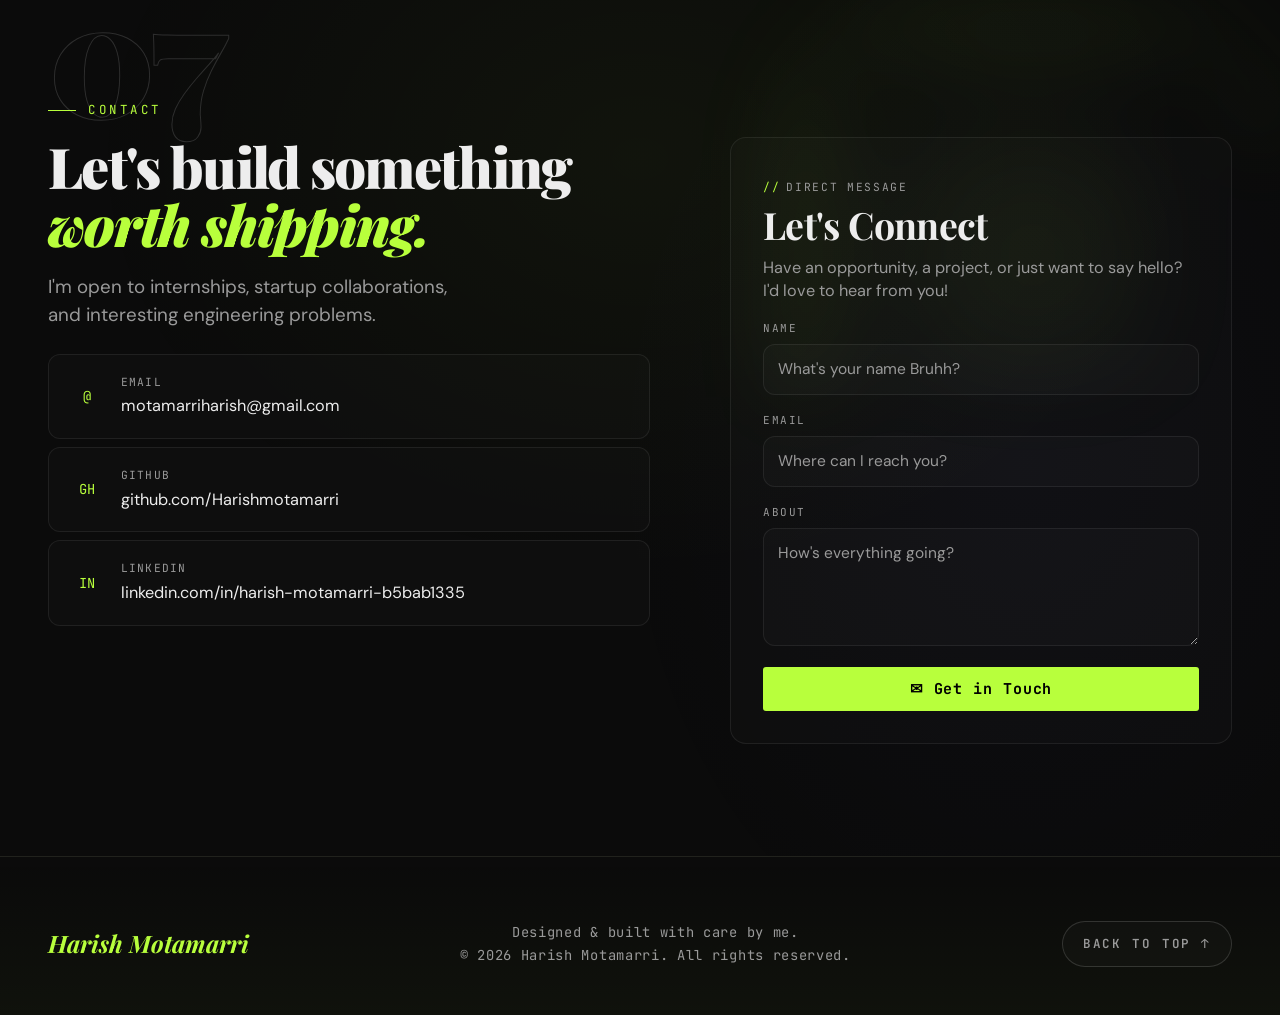
==== commit 8e1729f6: "navbar refinements" ====
--- a/index.html
+++ b/index.html
@@ -250,33 +250,35 @@
   <!-- Back to top -->
   <a aria-label="Back to top" href="#" id="back-top">↑</a>
   <!-- ==================== NAV ==================== -->
-  <nav aria-label="Main navigation" id="navbar" role="navigation">
-    <a aria-label="Reload portfolio homepage" class="nav-logo" href="index.html">
+  <header class="navbar-wrapper" id="header">
+    <nav aria-label="Main navigation" id="navbar" role="navigation">
+      <a aria-label="Reload portfolio homepage" class="nav-logo" href="index.html">
 
-      <span class="nav-logo-text">
-        <span class="nav-logo-title">Harish Motamarri</span>
-        <span class="nav-logo-sub">Portfolio</span>
-      </span>
-    </a>
-    <ul class="nav-links">
-      <li><a href="#about">About</a></li>
-      <li><a href="#skills">Skills</a></li>
-      <li><a href="#projects">Projects</a></li>
-      <li><a href="#experience">Experience</a></li>
-      <li><a href="#contact">Contact</a></li>
-    </ul>
-    <div class="nav-actions">
-      <button aria-label="Toggle theme" id="theme-toggle" title="Toggle light/dark mode">🌙</button>
-      <button aria-pressed="false" aria-label="Toggle scroll sound" id="sound-toggle" title="Toggle scroll sound">🔊</button>
-      <a class="nav-resume"
-        href="https://mail.google.com/mail/?view=cm&amp;fs=1&amp;to=motamarriharish@gmail.com&amp;su=Let%27s%20Connect&amp;body=Hi%20Harish%2C%0A%0AI%20came%20across%20your%20portfolio%20and%20would%20like%20to%20connect%20regarding%20a%20potential%20opportunity.%0A%0AI%20would%20be%20glad%20to%20continue%20the%20conversation.%0A%0ABest%20regards%2C%0A%5BYour%20Name%5D"
-        target="_blank" rel="noopener">Let's Connect</a>
-      <button aria-controls="mobile-menu" aria-expanded="false" aria-label="Open menu" class="nav-hamburger"
-        id="hamburger" type="button">
-        <span></span><span></span><span></span>
-      </button>
-    </div>
-  </nav>
+        <span class="nav-logo-text">
+          <span class="nav-logo-title">Harish Motamarri</span>
+          <span class="nav-logo-sub">Portfolio</span>
+        </span>
+      </a>
+      <ul class="nav-links">
+        <li><a href="#about">About</a></li>
+        <li><a href="#skills">Skills</a></li>
+        <li><a href="#projects">Projects</a></li>
+        <li><a href="#experience">Experience</a></li>
+        <li><a href="#contact">Contact</a></li>
+      </ul>
+      <div class="nav-actions">
+        <button aria-label="Toggle theme" id="theme-toggle" title="Toggle light/dark mode">🌙</button>
+        <button aria-pressed="false" aria-label="Toggle scroll sound" id="sound-toggle" title="Toggle scroll sound">🔊</button>
+        <a class="nav-resume"
+          href="https://mail.google.com/mail/?view=cm&amp;fs=1&amp;to=motamarriharish@gmail.com&amp;su=Let%27s%20Connect&amp;body=Hi%20Harish%2C%0A%0AI%20came%20across%20your%20portfolio%20and%20would%20like%20to%20connect%20regarding%20a%20potential%20opportunity.%0A%0AI%20would%20be%20glad%20to%20continue%20the%20conversation.%0A%0ABest%20regards%2C%0A%5BYour%20Name%5D"
+          target="_blank" rel="noopener">Let's Connect</a>
+        <button aria-controls="mobile-menu" aria-expanded="false" aria-label="Open menu" class="nav-hamburger"
+          id="hamburger" type="button">
+          <span></span><span></span><span></span>
+        </button>
+      </div>
+    </nav>
+  </header>
   <!-- Mobile menu -->
   <div aria-label="Mobile navigation" aria-modal="true" id="mobile-menu" role="dialog">
     <a class="mobile-nav-link" href="#about">About</a>
--- a/css/style.css
+++ b/css/style.css
@@ -15,6 +15,7 @@
       --border: rgba(255, 255, 255, 0.07);
       --border2: rgba(255, 255, 255, 0.14);
       --text: #ededed;
+      --foreground: #ededed;
       --muted: #9a9a9a;
       --muted2: #9a9a9a;
       --accent: #b8ff3c;
@@ -446,36 +447,99 @@
     }
 
     /* ===== NAV ===== */
-    #navbar {
+    .navbar-wrapper {
       position: fixed;
       top: 0;
       left: 0;
       right: 0;
+      width: 100%;
       z-index: 1000;
-      height: 70px;
+      display: flex;
+      justify-content: center;
+      pointer-events: none;
+      padding: 12px 16px;
+      transition: padding 0.5s cubic-bezier(0.4, 0, 0.2, 1);
+    }
+
+    #navbar {
+      pointer-events: auto;
+      position: relative;
+      width: 100%;
+      max-width: 100%;
+      margin: 0 auto;
+      height: 64px;
       display: flex;
       align-items: center;
       justify-content: space-between;
       padding: 0 4rem;
       background: transparent;
       backdrop-filter: blur(0px);
-      border-bottom: 1px solid transparent;
-      transition: all 0.4s cubic-bezier(0.22, 1, 0.36, 1);
+      -webkit-backdrop-filter: blur(0px);
+      border-radius: 0px;
+      border: 1px solid transparent;
+      color: var(--text);
+      cursor: crosshair;
+      transition: 0.5s cubic-bezier(0.4, 0, 0.2, 1);
     }
 
     #navbar.scrolled {
-      height: 60px;
+      height: 52px;
+      max-width: 92%;
+      margin: 0 auto;
+      padding: 0 2rem;
+      background: rgba(14, 14, 14, 0.88);
+      backdrop-filter: blur(20px);
+      -webkit-backdrop-filter: blur(20px);
+      border: 1px solid rgba(255, 255, 255, 0.1);
+      box-shadow: 0 12px 32px rgba(0, 0, 0, 0.55);
+      border-radius: 9999px;
+      transform: translateY(4px);
+    }
+
+    [data-theme="light"] #navbar.scrolled {
+      background: rgba(245, 240, 230, 0.92);
+      border-color: rgba(57, 45, 24, 0.15);
+      box-shadow: 0 12px 32px rgba(86, 69, 37, 0.08);
+    }
+
+    #navbar.scrolled:hover {
+      background: rgba(20, 20, 20, 0.94);
+      border-color: rgba(184, 255, 60, 0.32);
+      box-shadow:
+        0 16px 36px rgba(0, 0, 0, 0.65),
+        0 0 20px rgba(184, 255, 60, 0.14);
+    }
+
+    [data-theme="light"] #navbar.scrolled:hover {
+      background: rgba(246, 241, 231, 0.95);
+      border-color: rgba(61, 133, 0, 0.3);
+      box-shadow:
+        0 16px 36px rgba(86, 69, 37, 0.12),
+        0 0 18px rgba(61, 133, 0, 0.1);
+    }
+
+    /* DESKTOP HOVER STATE - Floating Pill Transformation aligned with website theme */
+    #navbar:hover {
+      width: 100%;
+      max-width: 100%;
       padding: 0 4rem;
-      background: rgba(11, 11, 11, 0.75);
-      backdrop-filter: blur(20px);
-      border-color: rgba(255, 255, 255, 0.08);
-      box-shadow: 0 10px 30px rgba(0, 0, 0, 0.5);
-    }
-
-    [data-theme="light"] #navbar.scrolled {
-      background: rgba(245, 244, 240, 0.85);
-      border-color: rgba(0, 0, 0, 0.08);
-      box-shadow: 0 10px 30px rgba(0, 0, 0, 0.05);
+      background: rgba(18, 18, 18, 0.88);
+      border-radius: 9999px;
+      backdrop-filter: blur(16px);
+      -webkit-backdrop-filter: blur(16px);
+      border: 1px solid rgba(184, 255, 60, 0.28);
+      box-shadow:
+        0 20px 40px rgba(0, 0, 0, 0.6),
+        0 0 24px rgba(184, 255, 60, 0.12);
+      transition: 0.5s cubic-bezier(0.4, 0, 0.2, 1);
+    }
+
+    [data-theme="light"] #navbar:hover {
+      background: rgba(246, 241, 231, 0.92);
+      border-color: rgba(61, 133, 0, 0.25);
+      box-shadow:
+        0 20px 40px rgba(86, 69, 37, 0.12),
+        0 0 20px rgba(61, 133, 0, 0.08);
     }
 
     .nav-logo {
@@ -485,7 +549,7 @@
       position: relative;
       padding: 0.12rem 0 0.12rem 0.9rem;
       font-family: var(--body);
-      transition: transform 0.25s ease, opacity 0.25s ease;
+      transition: transform 0.3s ease, opacity 0.25s ease;
     }
 
     .nav-logo::before {
@@ -502,7 +566,7 @@
     }
 
     .nav-logo:hover {
-      transform: translateY(-1px);
+      transform: translateY(-1px) scale(1.04);
       opacity: 0.96;
     }
 
@@ -566,6 +630,7 @@
       transition: color 0.2s;
       position: relative;
       padding-bottom: 2px;
+      text-decoration: none;
     }
 
     .nav-links a::after {
@@ -603,6 +668,7 @@
       justify-content: center;
       padding: 0;
       transition: transform 0.3s;
+      color: var(--text);
     }
 
     #theme-toggle:hover {
@@ -617,19 +683,24 @@
       text-transform: uppercase;
       padding: 10px 24px;
       border: 1px solid rgba(184, 255, 60, 0.5);
-      border-radius: 8px;
+      border-radius: 9999px;
       background: rgba(184, 255, 60, 0.05);
-      color: var(--accent);
+      color: var(--accent) !important;
       transition: all 0.3s cubic-bezier(0.22, 1, 0.36, 1);
       box-shadow: 0 0 0 rgba(184, 255, 60, 0);
+      text-decoration: none;
+      display: inline-flex;
+      align-items: center;
+      justify-content: center;
     }
 
     .nav-resume:hover {
       background: var(--accent);
-      color: #000;
+      color: #000 !important;
       transform: translateY(-2px);
       box-shadow: 0 8px 24px rgba(184, 255, 60, 0.25);
       border-color: var(--accent);
+      opacity: 1;
     }
 
     /* Sound toggle in nav */
@@ -4911,10 +4982,24 @@
 
     /* ===== MOBILE ===== */
     @media (max-width: 768px) {
+      .navbar-wrapper {
+        padding: 8px 12px;
+      }
+
       #navbar,
       #navbar.scrolled {
-        height: 60px;
-        padding: 0 1rem;
+        height: 56px;
+        padding: 0 0.8rem;
+        width: 100%;
+        max-width: 100%;
+      }
+
+      #navbar:hover {
+        width: 100%;
+        max-width: 100%;
+        padding: 0 0.8rem;
+        margin: 0;
+        border-radius: 9999px;
       }
 
       .nav-logo {
